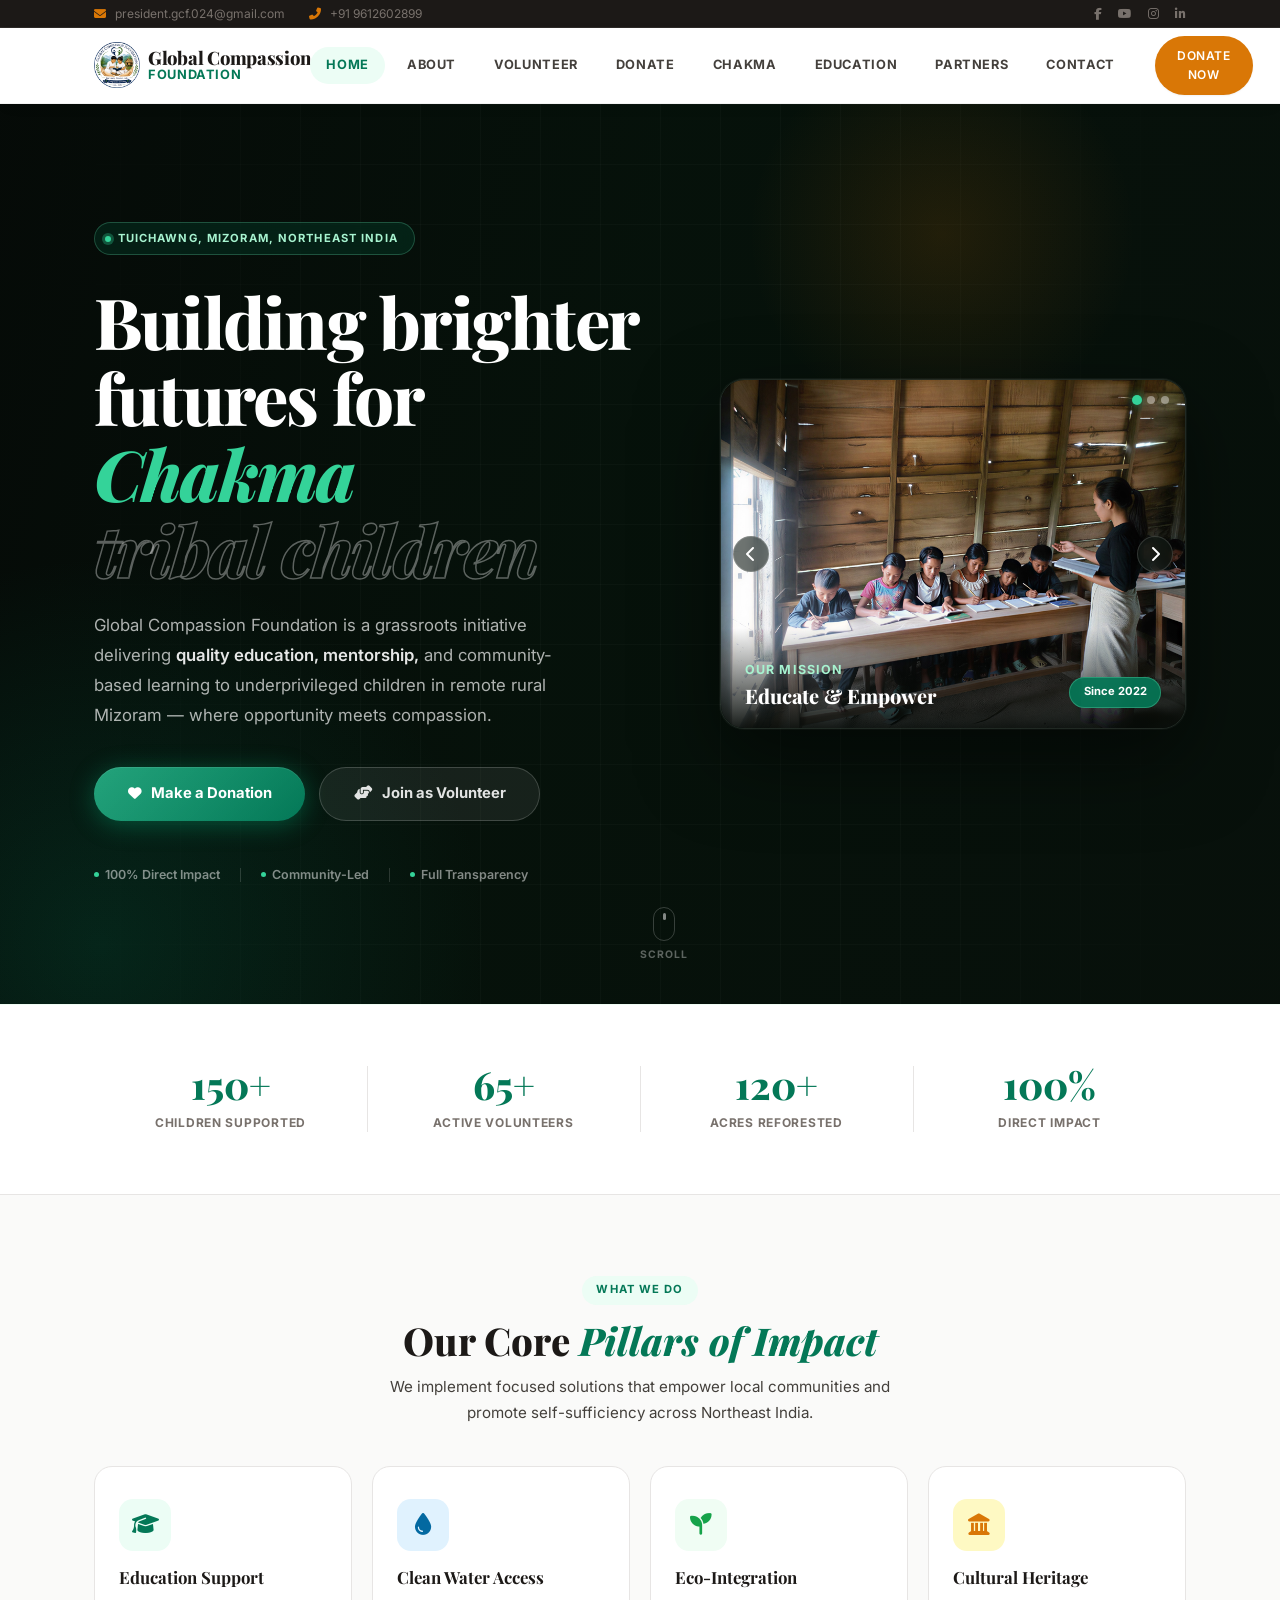
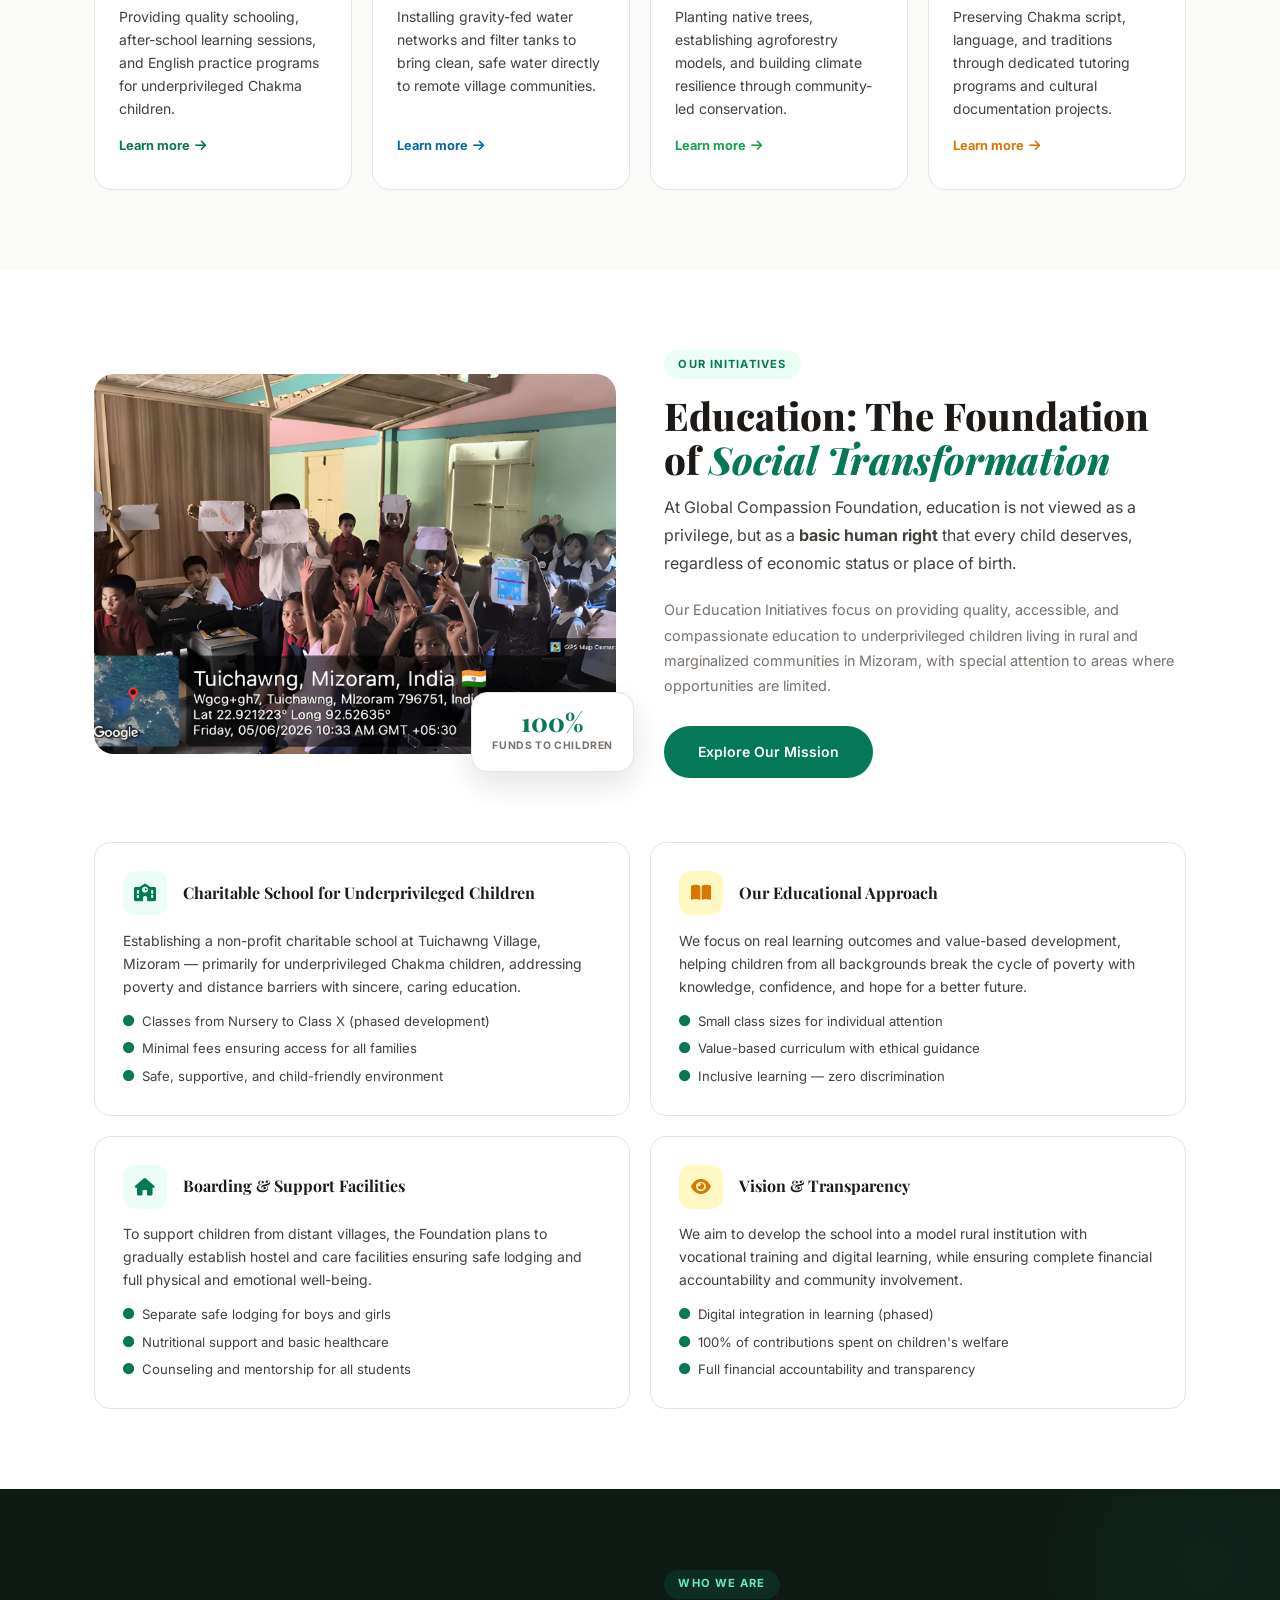
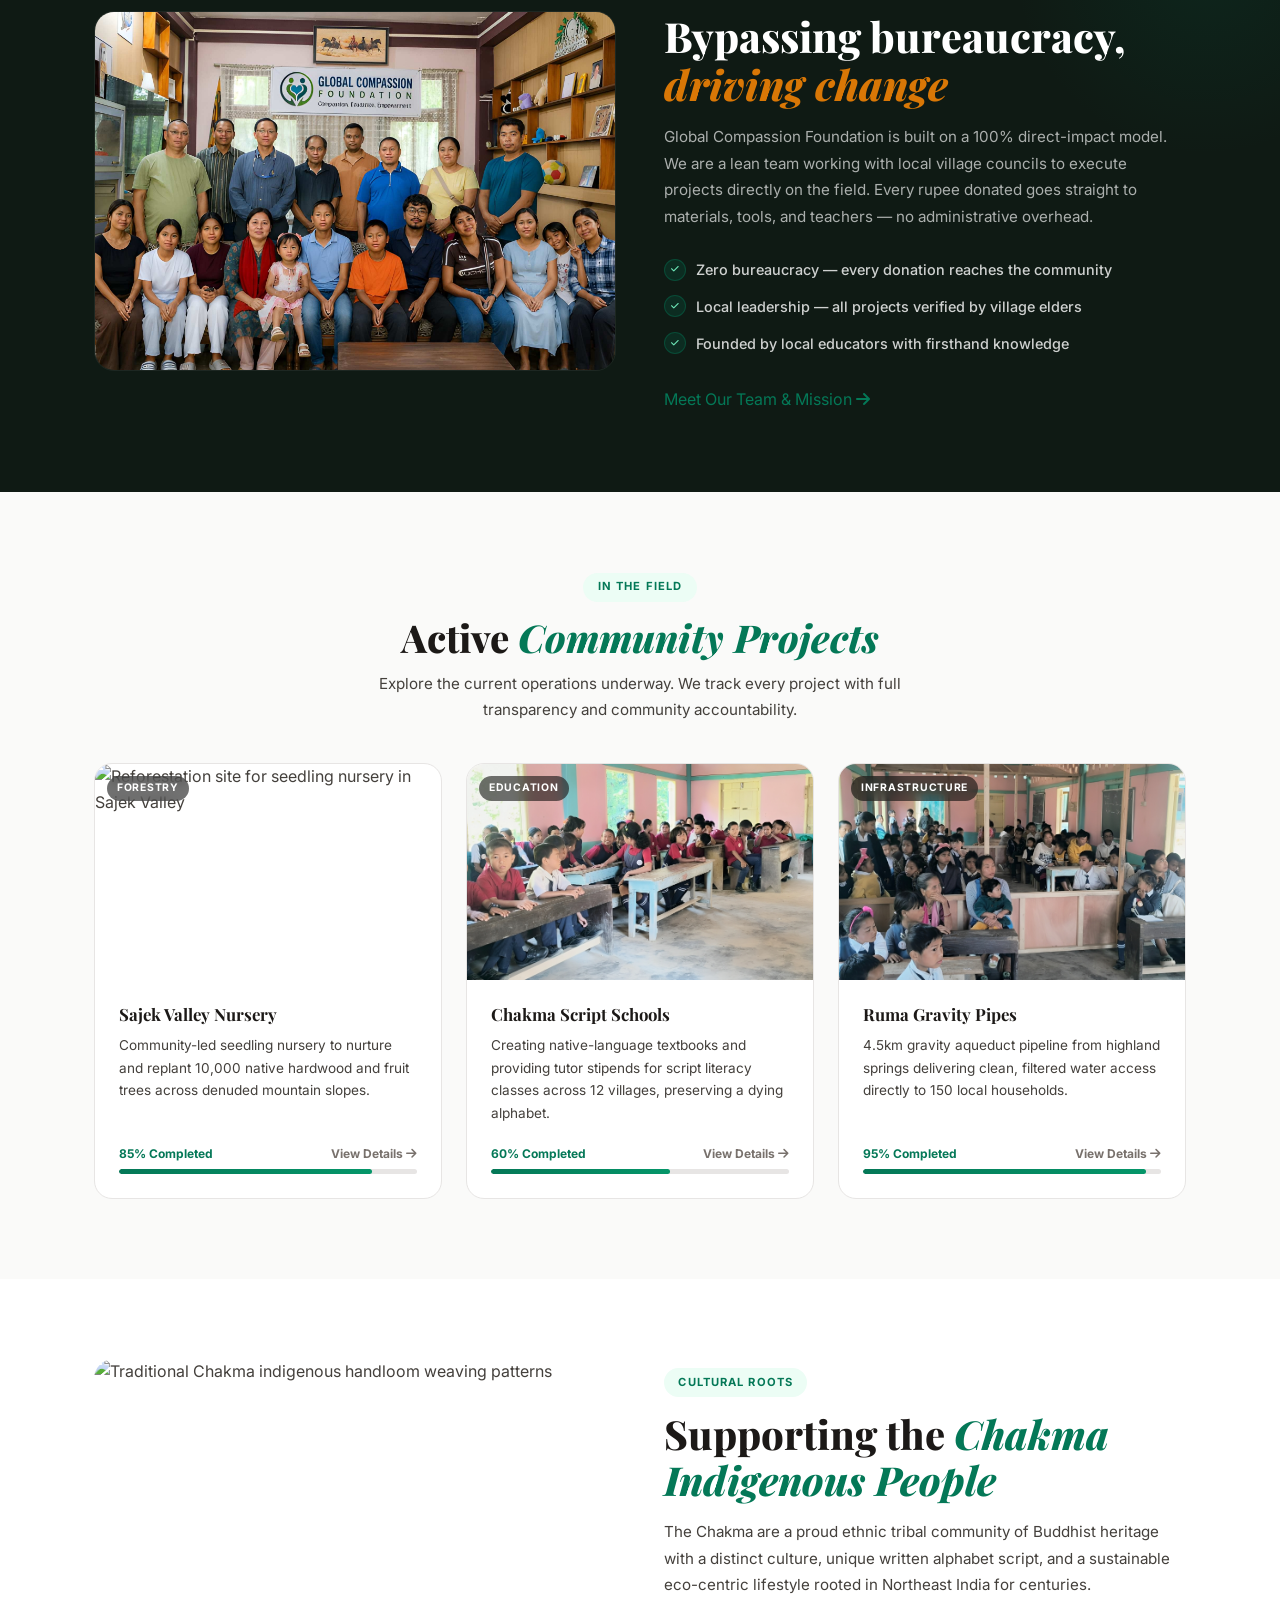
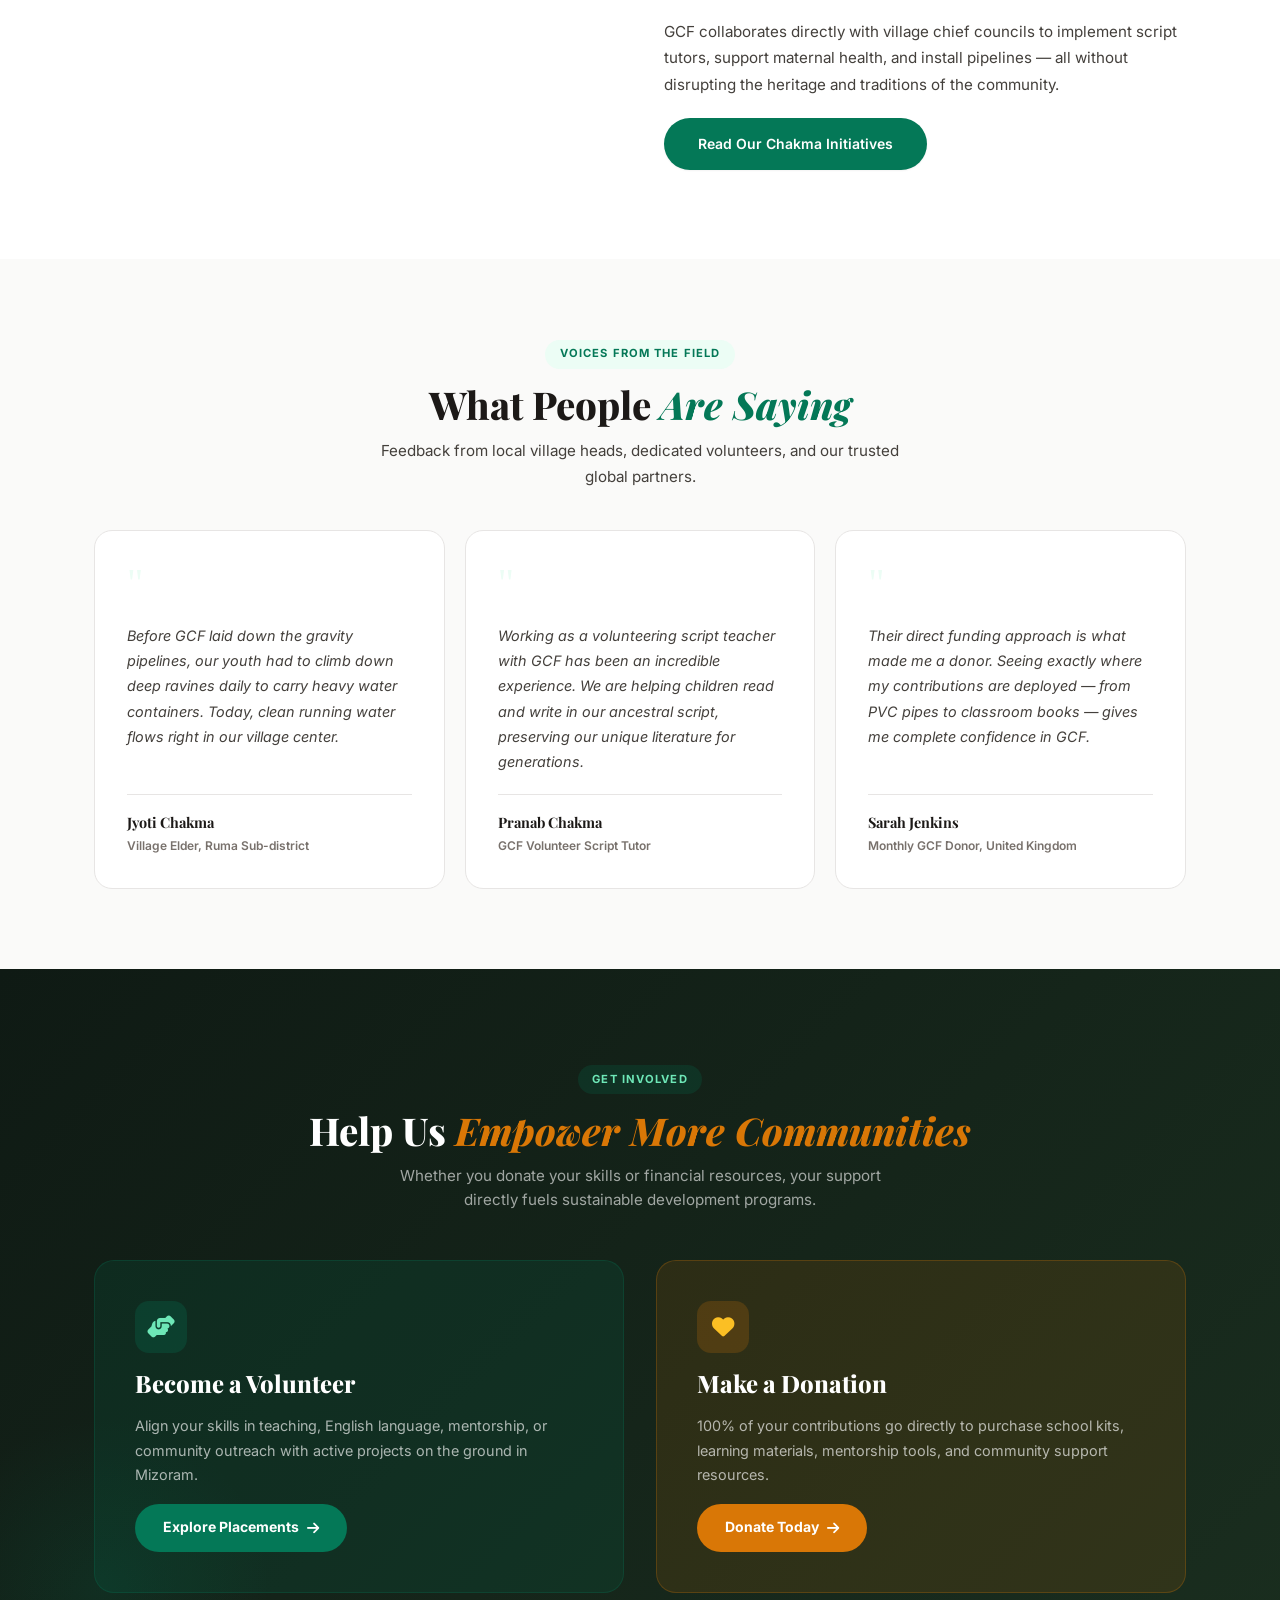
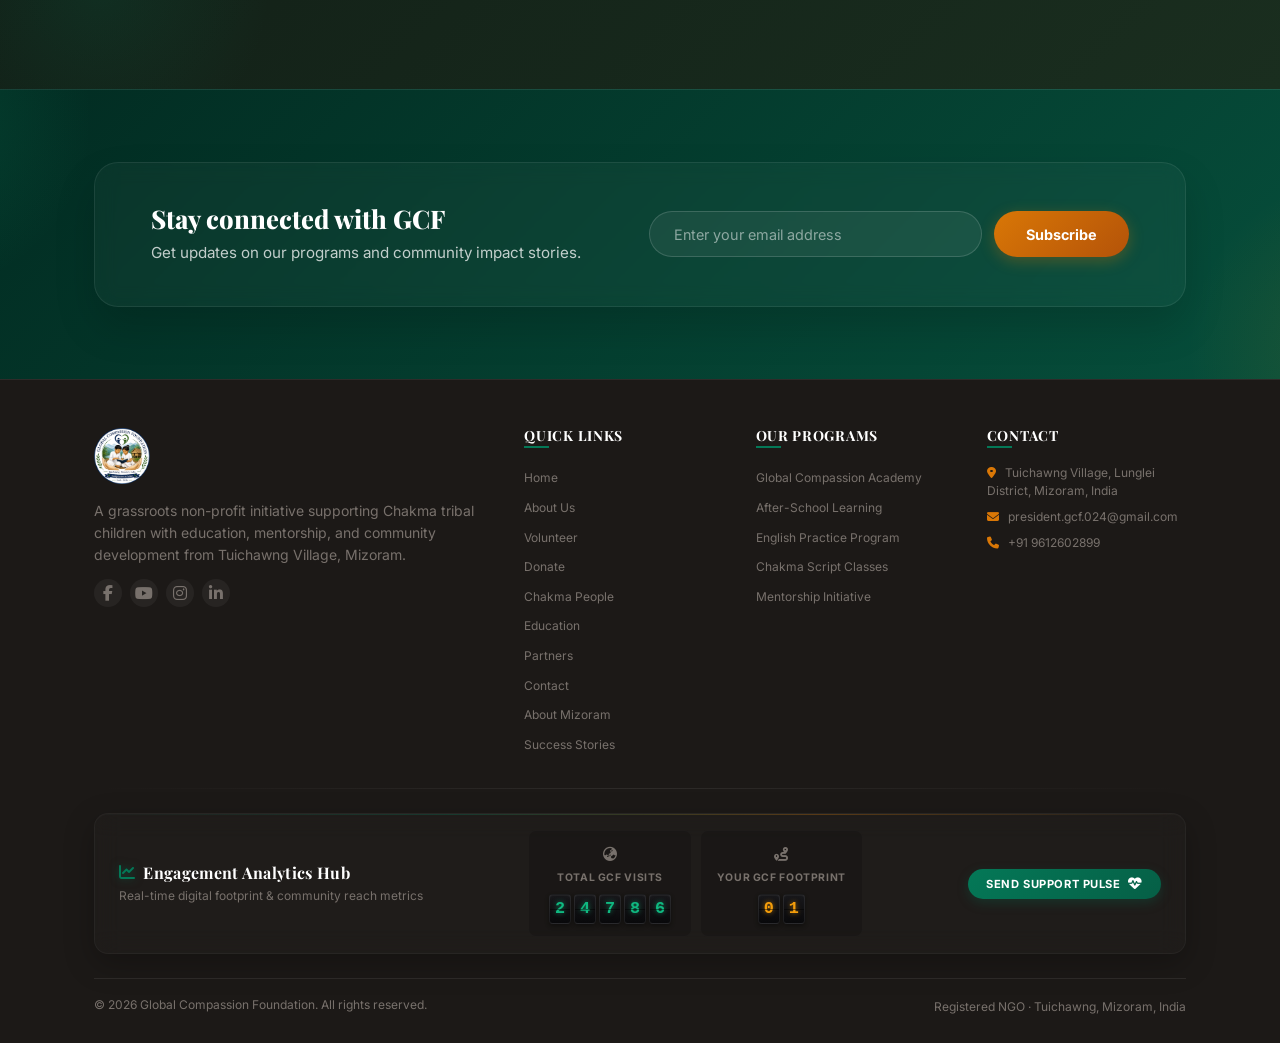
==== index.html @ 7146d7b9 "Unify footer layout to a premium 4-column structure across all pages and fix tag nesting bugs" ====
<!DOCTYPE html>
<html lang="en">

<head>
    <meta charset="UTF-8">
    <meta name="viewport" content="width=device-width, initial-scale=1.0">
    <title>Global Compassion Foundation | Empowering Communities in Mizoram</title>
    <meta name="description"
        content="Global Compassion Foundation (GCF) is dedicated to empowering Chakma tribal children through education, clean water, and community development in Tuichawng, Mizoram.">

    <!-- Favicon -->
    <link rel="icon" type="image/png" href="assets/images/hero/logo.png">

    <!-- SEO Meta Tags -->
    <meta name="keywords"
        content="Global Compassion Foundation, GCF Mizoram, Chakma tribal children education, clean water Mizoram, Tuichawng charity, NGO Mizoram, Indian tribal development, gravity pipeline water, Sudip Chakma">
    <meta name="robots" content="index, follow">
    <link rel="canonical" href="https://globalcompassionfoundation.org/index.html">

    <!-- Open Graph / Facebook -->
    <meta property="og:type" content="website">
    <meta property="og:url" content="https://globalcompassionfoundation.org/index.html">
    <meta property="og:title" content="Global Compassion Foundation | Empowering Communities in Mizoram">
    <meta property="og:description"
        content="Global Compassion Foundation (GCF) is dedicated to empowering Chakma tribal children through education, clean water, and community development in Tuichawng, Mizoram.">
    <meta property="og:image" content="https://globalcompassionfoundation.org/assets/images/hero/logo.png">

    <!-- Twitter -->
    <meta property="twitter:card" content="summary_large_image">
    <meta property="twitter:url" content="https://globalcompassionfoundation.org/index.html">
    <meta property="twitter:title" content="Global Compassion Foundation | Empowering Communities in Mizoram">
    <meta property="twitter:description"
        content="Global Compassion Foundation (GCF) is dedicated to empowering Chakma tribal children through education, clean water, and community development in Tuichawng, Mizoram.">
    <meta property="twitter:image" content="https://globalcompassionfoundation.org/assets/images/hero/logo.png">

    <!-- Resource Hints -->
    <link rel="preconnect" href="https://cdnjs.cloudflare.com">
    <link rel="preconnect" href="https://fonts.googleapis.com">
    <link rel="preconnect" href="https://fonts.gstatic.com" crossorigin>

    <link rel="stylesheet" href="css/variables.css?v=4.0">
    <link rel="stylesheet" href="css/main.css?v=4.0">
    <link rel="stylesheet" href="css/layout.css?v=4.0">
    <link rel="stylesheet" href="https://cdnjs.cloudflare.com/ajax/libs/font-awesome/6.4.0/css/all.min.css">
    <style>
        /* =========================================================
           INDEX PAGE — PREMIUM REDESIGN v4.0
           Clean · Professional · Easy to Read
        ========================================================= */

        /* =========================================================
           HERO — PREMIUM FULL-BLEED REDESIGN v5
           Full-photo background · Glassmorphism stats
           Animated text · Floating image card
        ========================================================= */

        /* ---- Hero wrapper ---- */
        .hero-v5 {
            position: relative;
            min-height: 100vh;
            display: flex;
            flex-direction: column;
            justify-content: center;
            overflow: hidden;
            background: #0a0f0c;
        }

        /* Background photo layer */
        .hero-bg-photo {
            position: absolute;
            inset: 0;
            background-image: url('https://images.unsplash.com/photo-1509062522246-3755977927d7?q=90&w=1600&auto=format&fit=crop');
            background-size: cover;
            background-position: center 30%;
            transform: scale(1.04);
            animation: heroBgPan 18s ease-in-out infinite alternate;
        }

        @keyframes heroBgPan {
            from {
                transform: scale(1.04) translateX(0);
            }

            to {
                transform: scale(1.07) translateX(-18px);
            }
        }

        /* Dark gradient overlay — left heavy, right lighter */
        .hero-overlay {
            position: absolute;
            inset: 0;
            background: linear-gradient(105deg,
                    rgba(5, 10, 7, 0.93) 0%,
                    rgba(5, 18, 10, 0.82) 45%,
                    rgba(5, 18, 10, 0.45) 100%);
        }

        /* Accent colour sweep — bottom-left */
        .hero-colour-sweep {
            position: absolute;
            bottom: -120px;
            left: -80px;
            width: 600px;
            height: 600px;
            background: radial-gradient(circle at 30% 70%, rgba(4, 120, 87, 0.22) 0%, transparent 65%);
            pointer-events: none;
            animation: sweepPulse 8s ease-in-out infinite alternate;
        }

        @keyframes sweepPulse {
            from {
                opacity: 0.7;
                transform: scale(1);
            }

            to {
                opacity: 1;
                transform: scale(1.12);
            }
        }

        /* Amber accent — top right */
        .hero-amber-glow {
            position: absolute;
            top: -80px;
            right: 10%;
            width: 420px;
            height: 420px;
            background: radial-gradient(circle, rgba(217, 119, 6, 0.13) 0%, transparent 65%);
            pointer-events: none;
            animation: sweepPulse 11s ease-in-out infinite alternate-reverse;
        }

        /* Animated mesh-grid lines (decorative) */
        .hero-grid-lines {
            position: absolute;
            inset: 0;
            background-image:
                linear-gradient(rgba(255, 255, 255, 0.025) 1px, transparent 1px),
                linear-gradient(90deg, rgba(255, 255, 255, 0.025) 1px, transparent 1px);
            background-size: 60px 60px;
            pointer-events: none;
            mask-image: linear-gradient(to right, transparent 0%, black 30%, black 70%, transparent 100%);
        }

        /* Main container sits above all layers */
        .hero-v5 .container {
            position: relative;
            z-index: 3;
        }

        /* ---- Two-col layout ---- */
        .hero-v5-grid {
            display: grid;
            grid-template-columns: 1fr;
            gap: 3rem;
            align-items: center;
            /* padding: 7rem 0 5rem; */
        }

        @media (min-width: 960px) {
            .hero-v5-grid {
                grid-template-columns: 55fr 45fr;
                gap: 3.5rem;
                /* padding: 9rem 0 7rem; */
            }
        }

        /* ---- LEFT: Text ---- */
        .hv5-left {
            display: flex;
            flex-direction: column;
            align-items: flex-start;
        }

        /* Location pill */
        .hv5-location-pill {
            display: inline-flex;
            align-items: center;
            gap: 7px;
            background: rgba(4, 120, 87, 0.18);
            border: 1px solid rgba(110, 231, 183, 0.25);
            backdrop-filter: blur(10px);
            color: #a7f3d0;
            font-size: 0.7rem;
            font-weight: 700;
            letter-spacing: 0.1em;
            text-transform: uppercase;
            padding: 0.4rem 1rem 0.4rem 0.6rem;
            border-radius: 999px;
            margin-bottom: 1.75rem;
            opacity: 0;
            animation: hv5FadeUp 0.8s cubic-bezier(0.16, 1, 0.3, 1) 0.1s forwards;
        }

        .hv5-location-pill .dot {
            width: 6px;
            height: 6px;
            background: #34d399;
            border-radius: 50%;
            box-shadow: 0 0 0 3px rgba(52, 211, 153, 0.3);
            animation: dotPulse 2s ease-in-out infinite;
        }

        @keyframes dotPulse {

            0%,
            100% {
                box-shadow: 0 0 0 3px rgba(52, 211, 153, 0.3);
            }

            50% {
                box-shadow: 0 0 0 6px rgba(52, 211, 153, 0.1);
            }
        }

        /* Main headline */
        .hv5-headline {
            font-family: var(--font-heading);
            font-size: clamp(2.6rem, 6vw, 4.4rem);
            font-weight: 800;
            line-height: 1.08;
            color: #ffffff;
            letter-spacing: -0.025em;
            margin-bottom: 1.5rem;
            opacity: 0;
            animation: hv5FadeUp 0.9s cubic-bezier(0.16, 1, 0.3, 1) 0.25s forwards;
        }

        .hv5-headline .line-accent {
            display: inline-block;
            color: transparent;
            -webkit-text-stroke: 1.5px rgba(255, 255, 255, 0.35);
            font-style: italic;
        }

        .hv5-headline .line-green {
            color: #34d399;
            font-style: italic;
        }

        .hv5-headline .line-amber {
            color: #fbbf24;
        }

        /* Subheadline */
        .hv5-sub {
            font-size: 1.05rem;
            line-height: 1.78;
            color: rgba(255, 255, 255, 0.68);
            max-width: 500px;
            margin-bottom: 2.25rem;
            opacity: 0;
            animation: hv5FadeUp 0.9s cubic-bezier(0.16, 1, 0.3, 1) 0.4s forwards;
        }

        .hv5-sub strong {
            color: rgba(255, 255, 255, 0.9);
            font-weight: 600;
        }

        @keyframes hv5FadeUp {
            from {
                opacity: 0;
                transform: translateY(22px);
            }

            to {
                opacity: 1;
                transform: translateY(0);
            }
        }

        /* Action buttons row */
        .hv5-actions {
            display: flex;
            flex-wrap: wrap;
            gap: 0.875rem;
            margin-bottom: 2.75rem;
            opacity: 0;
            animation: hv5FadeUp 0.9s cubic-bezier(0.16, 1, 0.3, 1) 0.55s forwards;
        }

        .hv5-btn-primary {
            display: inline-flex;
            align-items: center;
            gap: 9px;
            background: linear-gradient(135deg, #059669, #047857);
            color: white;
            font-family: var(--font-body);
            font-weight: 700;
            font-size: 0.925rem;
            padding: 0.9rem 2.1rem;
            border-radius: 999px;
            text-decoration: none;
            border: none;
            cursor: pointer;
            box-shadow: 0 4px 24px rgba(5, 150, 105, 0.45), 0 1px 0 rgba(255, 255, 255, 0.1) inset;
            transition: all 0.3s cubic-bezier(0.16, 1, 0.3, 1);
            position: relative;
            overflow: hidden;
        }

        .hv5-btn-primary::before {
            content: '';
            position: absolute;
            inset: 0;
            background: linear-gradient(135deg, rgba(255, 255, 255, 0.12), transparent);
            pointer-events: none;
        }

        .hv5-btn-primary:hover {
            transform: translateY(-3px);
            box-shadow: 0 10px 32px rgba(5, 150, 105, 0.55), 0 1px 0 rgba(255, 255, 255, 0.1) inset;
            color: white;
        }

        .hv5-btn-primary i {
            font-size: 0.85rem;
        }

        .hv5-btn-ghost {
            display: inline-flex;
            align-items: center;
            gap: 9px;
            background: rgba(255, 255, 255, 0.07);
            color: rgba(255, 255, 255, 0.88);
            font-family: var(--font-body);
            font-weight: 700;
            font-size: 0.925rem;
            padding: 0.9rem 2.1rem;
            border-radius: 999px;
            text-decoration: none;
            border: 1.5px solid rgba(255, 255, 255, 0.18);
            backdrop-filter: blur(8px);
            cursor: pointer;
            transition: all 0.3s cubic-bezier(0.16, 1, 0.3, 1);
        }

        .hv5-btn-ghost:hover {
            background: rgba(255, 255, 255, 0.13);
            border-color: rgba(255, 255, 255, 0.35);
            transform: translateY(-3px);
            color: white;
        }

        /* Trust row */
        .hv5-trust {
            display: flex;
            align-items: center;
            flex-wrap: wrap;
            gap: 1.25rem;
            opacity: 0;
            animation: hv5FadeUp 0.9s cubic-bezier(0.16, 1, 0.3, 1) 0.7s forwards;
        }

        .hv5-trust-item {
            display: flex;
            align-items: center;
            gap: 6px;
            font-size: 0.78rem;
            color: rgba(255, 255, 255, 0.5);
            font-weight: 600;
        }

        .hv5-trust-item .trust-dot {
            width: 5px;
            height: 5px;
            border-radius: 50%;
            background: #34d399;
        }

        .hv5-trust-divider {
            width: 1px;
            height: 14px;
            background: rgba(255, 255, 255, 0.15);
        }

        /* ---- RIGHT: Visual card ---- */
        .hv5-right {
            opacity: 0;
            animation: hv5ScaleIn 1.1s cubic-bezier(0.16, 1, 0.3, 1) 0.45s forwards;
            display: flex;
            flex-direction: column;
            gap: 1rem;
        }

        @keyframes hv5ScaleIn {
            from {
                opacity: 0;
                transform: translateX(30px) scale(0.97);
            }

            to {
                opacity: 1;
                transform: translateX(0) scale(1);
            }
        }

        /* Main large image card */
        .hv5-main-card {
            position: relative;
            border-radius: 24px;
            overflow: hidden;
            border: 1px solid rgba(255, 255, 255, 0.1);
            box-shadow: 0 30px 80px rgba(0, 0, 0, 0.5), 0 0 0 1px rgba(255, 255, 255, 0.05);
            aspect-ratio: 4/3;
        }

        .hv5-main-card img {
            width: 100%;
            height: 100%;
            object-fit: cover;
            display: block;
            border-radius: 0;
            transition: transform 8s ease-in-out;
        }

        .hv5-main-card:hover img {
            transform: scale(1.04);
        }

        /* Glass info strip at bottom of main card */
        .hv5-card-strip {
            position: absolute;
            bottom: 0;
            left: 0;
            right: 0;
            background: linear-gradient(to top, rgba(5, 10, 7, 0.92) 0%, transparent 100%);
            padding: 2rem 1.5rem 1.25rem;
            display: flex;
            align-items: flex-end;
            justify-content: space-between;
        }

        .hv5-card-label {
            font-size: 0.78rem;
            font-weight: 700;
            color: #a7f3d0;
            text-transform: uppercase;
            letter-spacing: 0.09em;
            margin-bottom: 0.2rem;
        }

        .hv5-card-value {
            font-family: var(--font-heading);
            font-size: 1.25rem;
            font-weight: 800;
            color: white;
            line-height: 1.2;
        }

        .hv5-card-badge {
            background: rgba(4, 120, 87, 0.9);
            backdrop-filter: blur(10px);
            color: white;
            font-size: 0.7rem;
            font-weight: 700;
            padding: 0.35rem 0.85rem;
            border-radius: 999px;
            border: 1px solid rgba(110, 231, 183, 0.3);
        }

        /* Row of 2 small cards below main */
        .hv5-small-cards {
            display: grid;
            grid-template-columns: 1fr 1fr;
            gap: 1rem;
        }

        .hv5-small-card {
            background: rgba(255, 255, 255, 0.05);
            backdrop-filter: blur(16px);
            border: 1px solid rgba(255, 255, 255, 0.1);
            border-radius: 18px;
            padding: 1.25rem;
            display: flex;
            flex-direction: column;
            gap: 0.5rem;
            transition: all 0.3s ease;
        }

        .hv5-small-card:hover {
            background: rgba(255, 255, 255, 0.08);
            border-color: rgba(255, 255, 255, 0.18);
            transform: translateY(-3px);
        }

        .hv5-small-card-icon {
            width: 36px;
            height: 36px;
            border-radius: 10px;
            display: flex;
            align-items: center;
            justify-content: center;
            font-size: 1rem;
        }

        .hv5-small-card-num {
            font-family: var(--font-heading);
            font-size: 1.5rem;
            font-weight: 800;
            color: white;
            line-height: 1;
        }

        .hv5-small-card-label {
            font-size: 0.72rem;
            color: rgba(255, 255, 255, 0.5);
            font-weight: 600;
            text-transform: uppercase;
            letter-spacing: 0.06em;
        }

        /* Scroll indicator */
        .hv5-scroll-hint {
            position: absolute;
            bottom: 2.5rem;
            left: 50%;
            transform: translateX(-50%);
            display: flex;
            flex-direction: column;
            align-items: center;
            gap: 6px;
            z-index: 4;
            opacity: 0;
            animation: hv5FadeUp 1s cubic-bezier(0.16, 1, 0.3, 1) 1.4s forwards;
        }

        .hv5-scroll-hint span {
            font-size: 0.65rem;
            font-weight: 700;
            letter-spacing: 0.1em;
            text-transform: uppercase;
            color: rgba(255, 255, 255, 0.35);
        }

        .hv5-scroll-mouse {
            width: 22px;
            height: 34px;
            border: 1.5px solid rgba(255, 255, 255, 0.2);
            border-radius: 999px;
            display: flex;
            justify-content: center;
            padding-top: 5px;
        }

        .hv5-scroll-wheel {
            width: 3px;
            height: 7px;
            background: rgba(255, 255, 255, 0.5);
            border-radius: 999px;
            animation: scrollWheel 1.8s ease-in-out infinite;
        }

        @keyframes scrollWheel {
            0% {
                transform: translateY(0);
                opacity: 1;
            }

            100% {
                transform: translateY(10px);
                opacity: 0;
            }
        }

        /* ---------- HERO IMAGE SLIDER ---------- */
        .hero-slider-container {
            position: relative;
            width: 100%;
            height: 100%;
        }

        .hero-slide {
            position: absolute;
            inset: 0;
            opacity: 0;
            transition: opacity 0.8s ease-in-out;
            pointer-events: none;
            z-index: 1;
        }

        .hero-slide.active {
            opacity: 1;
            pointer-events: auto;
            z-index: 2;
        }

        .hero-slider-arrows {
            position: absolute;
            top: 50%;
            left: 0;
            right: 0;
            transform: translateY(-50%);
            display: flex;
            justify-content: space-between;
            padding: 0 0.75rem;
            z-index: 3;
            pointer-events: none;
        }

        .hero-slider-arrow {
            background: rgba(15, 26, 20, 0.6);
            backdrop-filter: blur(6px);
            border: 1px solid rgba(255, 255, 255, 0.15);
            color: white;
            width: 36px;
            height: 36px;
            border-radius: 50%;
            display: flex;
            align-items: center;
            justify-content: center;
            cursor: pointer;
            transition: all 0.25s ease;
            pointer-events: auto;
        }

        .hero-slider-arrow:hover {
            background: #047857;
            border-color: #047857;
            transform: scale(1.08);
        }

        .hero-slider-dots {
            position: absolute;
            top: 1rem;
            right: 1rem;
            display: flex;
            gap: 6px;
            z-index: 3;
        }

        .hero-slider-dot {
            width: 8px;
            height: 8px;
            border-radius: 50%;
            background: rgba(255, 255, 255, 0.4);
            cursor: pointer;
            transition: all 0.25s ease;
        }

        .hero-slider-dot.active {
            background: #34d399;
            transform: scale(1.25);
            box-shadow: 0 0 8px rgba(52, 211, 153, 0.6);
        }

        /* (Old v4 hero CSS removed — replaced by hv5 above) */

        /* ---------- STATS BAND ---------- */
        .stats-band {
            background: white;
            border-top: 1px solid #f0fdf4;
            border-bottom: 1px solid var(--border-light);
            padding: 2.5rem 0;
        }

        .stats-band-grid {
            display: grid;
            grid-template-columns: repeat(2, 1fr);
            gap: 0;
        }

        @media (min-width: 768px) {
            .stats-band-grid {
                grid-template-columns: repeat(4, 1fr);
            }
        }

        .stat-item {
            text-align: center;
            padding: 1.25rem 1rem;
            position: relative;
        }

        .stat-item+.stat-item::before {
            content: '';
            position: absolute;
            left: 0;
            top: 20%;
            height: 60%;
            width: 1px;
            background: var(--border-light);
        }

        @media (max-width: 767px) {

            .stat-item:nth-child(1)::before,
            .stat-item:nth-child(3)::before {
                display: none;
            }

            .stat-item:nth-child(3),
            .stat-item:nth-child(4) {
                border-top: 1px solid var(--border-light);
            }
        }

        .stat-num {
            font-family: var(--font-heading);
            font-size: 2.4rem;
            font-weight: 800;
            color: #047857;
            line-height: 1;
            display: block;
            margin-bottom: 0.35rem;
        }

        .stat-label {
            font-size: 0.75rem;
            font-weight: 700;
            color: var(--text-light);
            text-transform: uppercase;
            letter-spacing: 0.06em;
        }

        /* ---------- PILLARS SECTION ---------- */
        .pillars-section {
            background: var(--bg-offset);
            padding: 5rem 0;
        }

        .pillars-cards {
            display: grid;
            grid-template-columns: 1fr;
            gap: 1.25rem;
            margin-top: 2.5rem;
        }

        @media (min-width: 600px) {
            .pillars-cards {
                grid-template-columns: repeat(2, 1fr);
            }
        }

        @media (min-width: 1024px) {
            .pillars-cards {
                grid-template-columns: repeat(4, 1fr);
            }
        }

        .pillar-card {
            background: white;
            border-radius: 18px;
            border: 1px solid var(--border-light);
            padding: 2rem 1.5rem;
            display: flex;
            flex-direction: column;
            gap: 1rem;
            transition: all 0.35s cubic-bezier(0.16, 1, 0.3, 1);
            position: relative;
            overflow: hidden;
        }

        .pillar-card::after {
            content: '';
            position: absolute;
            bottom: 0;
            left: 0;
            right: 0;
            height: 3px;
            background: var(--pillar-color, #047857);
            transform: scaleX(0);
            transform-origin: left;
            transition: transform 0.4s cubic-bezier(0.16, 1, 0.3, 1);
        }

        .pillar-card:hover {
            transform: translateY(-6px);
            box-shadow: 0 20px 40px rgba(28, 25, 23, 0.07);
            border-color: transparent;
        }

        .pillar-card:hover::after {
            transform: scaleX(1);
        }

        .pillar-icon-wrap {
            width: 52px;
            height: 52px;
            border-radius: 14px;
            display: flex;
            align-items: center;
            justify-content: center;
            font-size: 1.35rem;
            background: var(--pillar-bg, #ecfdf5);
            color: var(--pillar-color, #047857);
            transition: all 0.35s cubic-bezier(0.16, 1, 0.3, 1);
            flex-shrink: 0;
        }

        .pillar-card:hover .pillar-icon-wrap {
            background: var(--pillar-color, #047857);
            color: white;
            border-radius: 50%;
        }

        .pillar-title {
            font-family: var(--font-heading);
            font-size: 1.05rem;
            font-weight: 700;
            color: var(--primary);
            margin: 0;
            line-height: 1.3;
        }

        .pillar-desc {
            font-size: 0.875rem;
            color: var(--text-muted);
            line-height: 1.65;
            margin: 0;
        }

        .pillar-link {
            display: inline-flex;
            align-items: center;
            gap: 5px;
            font-size: 0.8rem;
            font-weight: 700;
            color: var(--pillar-color, #047857);
            text-decoration: none;
            margin-top: auto;
            transition: gap 0.2s;
        }

        .pillar-link:hover {
            gap: 9px;
            color: var(--pillar-color, #047857);
        }

        /* ---------- EDUCATION SECTION ---------- */
        .edu-section {
            padding: 5rem 0;
        }

        .edu-intro {
            display: grid;
            grid-template-columns: 1fr;
            gap: 3rem;
            align-items: center;
            margin-bottom: 4rem;
        }

        @media (min-width: 900px) {
            .edu-intro {
                grid-template-columns: 1fr 1fr;
            }
        }

        .edu-intro-img {
            position: relative;
        }

        .edu-intro-img img {
            width: 100%;
            height: 380px;
            object-fit: cover;
            border-radius: 20px;
            display: block;
        }

        /* Floating stat badge on image */
        .floating-stat {
            position: absolute;
            bottom: -18px;
            right: -18px;
            background: white;
            border-radius: 16px;
            padding: 1rem 1.25rem;
            box-shadow: 0 12px 32px rgba(28, 25, 23, 0.12);
            border: 1px solid var(--border-light);
            text-align: center;
            min-width: 110px;
        }

        @media (max-width: 599px) {
            .floating-stat {
                bottom: 10px;
                right: 10px;
            }
        }

        .floating-stat-num {
            font-family: var(--font-heading);
            font-size: 1.6rem;
            font-weight: 800;
            color: #047857;
            line-height: 1;
        }

        .floating-stat-label {
            font-size: 0.65rem;
            font-weight: 700;
            color: var(--text-light);
            text-transform: uppercase;
            letter-spacing: 0.06em;
            margin-top: 4px;
        }

        .edu-intro-text {}

        .edu-cards {
            display: grid;
            grid-template-columns: 1fr;
            gap: 1.25rem;
        }

        @media (min-width: 640px) {
            .edu-cards {
                grid-template-columns: repeat(2, 1fr);
            }
        }

        .edu-card {
            background: white;
            border: 1px solid var(--border-light);
            border-radius: 16px;
            padding: 1.75rem;
            display: flex;
            flex-direction: column;
            gap: 0.85rem;
            transition: all 0.3s cubic-bezier(0.16, 1, 0.3, 1);
        }

        .edu-card:hover {
            box-shadow: 0 16px 32px rgba(28, 25, 23, 0.06);
            transform: translateY(-4px);
            border-color: rgba(4, 120, 87, 0.15);
        }

        .edu-card-header {
            display: flex;
            align-items: center;
            gap: 1rem;
        }

        .edu-card-icon {
            width: 44px;
            height: 44px;
            border-radius: 12px;
            display: flex;
            align-items: center;
            justify-content: center;
            font-size: 1.1rem;
            flex-shrink: 0;
        }

        .edu-card-title {
            font-family: var(--font-heading);
            font-size: 1rem;
            font-weight: 700;
            color: var(--primary);
            margin: 0;
            line-height: 1.3;
        }

        .edu-card-body {
            font-size: 0.875rem;
            color: var(--text-muted);
            line-height: 1.65;
            margin: 0;
        }

        .edu-card-list {
            list-style: none;
            padding: 0;
            margin: 0;
            display: flex;
            flex-direction: column;
            gap: 0.5rem;
        }

        .edu-card-list li {
            display: flex;
            align-items: flex-start;
            gap: 8px;
            font-size: 0.82rem;
            color: var(--text-muted);
            line-height: 1.5;
            padding-left: 0 !important;
        }

        .edu-card-list li::before {
            display: none !important;
        }

        .edu-card-list li i {
            color: #047857;
            font-size: 0.7rem;
            margin-top: 4px;
            flex-shrink: 0;
        }

        /* ---------- ABOUT STRIP ---------- */
        .about-strip {
            background: #0f1a14;
            padding: 5rem 0;
            position: relative;
            overflow: hidden;
        }

        .about-strip::before {
            content: '';
            position: absolute;
            top: -150px;
            right: -150px;
            width: 450px;
            height: 450px;
            background: radial-gradient(circle, rgba(4, 120, 87, 0.12) 0%, transparent 60%);
            border-radius: 50%;
            pointer-events: none;
        }

        .about-strip-inner {
            display: grid;
            grid-template-columns: 1fr;
            gap: 3rem;
            align-items: center;
            position: relative;
            z-index: 1;
        }

        @media (min-width: 900px) {
            .about-strip-inner {
                grid-template-columns: 1fr 1fr;
            }
        }

        .about-strip-img img {
            width: 100%;
            height: 360px;
            object-fit: cover;
            border-radius: 20px;
            display: block;
            border: 1px solid rgba(255, 255, 255, 0.06);
        }

        .about-strip-text h2 {
            font-size: clamp(1.8rem, 3.5vw, 2.6rem);
            color: white;
            margin-bottom: 1rem;
            font-weight: 800;
            line-height: 1.15;
        }

        .about-strip-text h2 span {
            color: #d97706;
            font-style: italic;
        }

        .about-strip-text p {
            color: rgba(255, 255, 255, 0.65);
            font-size: 0.95rem;
            line-height: 1.75;
            margin-bottom: 1.75rem;
        }

        .about-check-list {
            list-style: none;
            padding: 0;
            margin: 0 0 2rem;
            display: flex;
            flex-direction: column;
            gap: 0.85rem;
        }

        .about-check-list li {
            display: flex;
            align-items: center;
            gap: 10px;
            font-size: 0.9rem;
            color: rgba(255, 255, 255, 0.8);
            font-weight: 500;
            padding-left: 0 !important;
        }

        .about-check-list li::before {
            display: none !important;
        }

        .about-check-list li .chk {
            width: 22px;
            height: 22px;
            border-radius: 50%;
            background: rgba(4, 120, 87, 0.2);
            border: 1px solid rgba(4, 120, 87, 0.4);
            display: flex;
            align-items: center;
            justify-content: center;
            flex-shrink: 0;
        }

        .about-check-list li .chk i {
            font-size: 0.55rem;
            color: #6ee7b7;
        }

        /* ---------- PROJECTS SECTION ---------- */
        .projects-section {
            padding: 5rem 0;
            background: var(--bg-offset);
        }

        .projects-grid {
            display: grid;
            grid-template-columns: 1fr;
            gap: 1.5rem;
            margin-top: 2.5rem;
        }

        @media (min-width: 640px) {
            .projects-grid {
                grid-template-columns: repeat(2, 1fr);
            }
        }

        @media (min-width: 1024px) {
            .projects-grid {
                grid-template-columns: repeat(3, 1fr);
            }
        }

        .project-card-v4 {
            background: white;
            border-radius: 18px;
            overflow: hidden;
            border: 1px solid var(--border-light);
            transition: all 0.35s cubic-bezier(0.16, 1, 0.3, 1);
            display: flex;
            flex-direction: column;
        }

        .project-card-v4:hover {
            transform: translateY(-6px);
            box-shadow: 0 20px 40px rgba(28, 25, 23, 0.09);
            border-color: transparent;
        }

        .project-img-v4 {
            position: relative;
            aspect-ratio: 16/10;
            overflow: hidden;
        }

        .project-img-v4 img {
            width: 100%;
            height: 100%;
            object-fit: cover;
            display: block;
            border-radius: 0;
            transition: transform 0.6s cubic-bezier(0.16, 1, 0.3, 1);
        }

        .project-card-v4:hover .project-img-v4 img {
            transform: scale(1.06);
        }

        .project-tag {
            position: absolute;
            top: 12px;
            left: 12px;
            background: rgba(0, 0, 0, 0.55);
            backdrop-filter: blur(6px);
            color: white;
            font-size: 0.65rem;
            font-weight: 700;
            text-transform: uppercase;
            letter-spacing: 0.07em;
            padding: 4px 10px;
            border-radius: 999px;
        }

        .project-body {
            padding: 1.5rem;
            display: flex;
            flex-direction: column;
            flex: 1;
        }

        .project-title-v4 {
            font-family: var(--font-heading);
            font-size: 1.05rem;
            font-weight: 700;
            color: var(--primary);
            margin-bottom: 0.5rem;
            line-height: 1.3;
        }

        .project-desc-v4 {
            font-size: 0.85rem;
            color: var(--text-muted);
            line-height: 1.65;
            flex: 1;
            margin-bottom: 1.25rem;
        }

        .project-progress-v4 {}

        .project-progress-meta {
            display: flex;
            justify-content: space-between;
            align-items: center;
            margin-bottom: 6px;
        }

        .project-progress-pct {
            font-size: 0.75rem;
            font-weight: 700;
            color: #047857;
        }

        .project-progress-link {
            font-size: 0.75rem;
            font-weight: 700;
            color: var(--text-light);
            text-decoration: none;
            transition: color 0.2s;
        }

        .project-progress-link:hover {
            color: #047857;
        }

        .progress-track {
            height: 5px;
            background: var(--border-light);
            border-radius: 999px;
            overflow: hidden;
        }

        .progress-fill {
            height: 100%;
            background: linear-gradient(90deg, #047857, #059669);
            border-radius: 999px;
            width: 0;
            transition: width 1.2s ease-in-out;
        }

        /* ---------- HERITAGE SECTION ---------- */
        .heritage-section {
            padding: 5rem 0;
            background: white;
        }

        .heritage-inner {
            display: grid;
            grid-template-columns: 1fr;
            gap: 3rem;
            align-items: center;
        }

        @media (min-width: 900px) {
            .heritage-inner {
                grid-template-columns: 1fr 1fr;
            }
        }

        .heritage-img img {
            width: 100%;
            height: 420px;
            object-fit: cover;
            border-radius: 20px;
            display: block;
        }

        .heritage-text h2 {
            font-size: clamp(1.8rem, 3.5vw, 2.5rem);
            font-weight: 800;
            color: var(--primary);
            margin-bottom: 1rem;
            line-height: 1.15;
        }

        .heritage-text h2 span {
            color: #047857;
            font-style: italic;
        }

        .heritage-text p {
            font-size: 0.95rem;
            color: var(--text-muted);
            line-height: 1.75;
            margin-bottom: 1.25rem;
        }

        /* ---------- TESTIMONIALS ---------- */
        .testimonials-section {
            padding: 5rem 0;
            background: var(--bg-offset);
        }

        .testimonials-grid {
            display: grid;
            grid-template-columns: 1fr;
            gap: 1.25rem;
            margin-top: 2.5rem;
        }

        @media (min-width: 768px) {
            .testimonials-grid {
                grid-template-columns: repeat(3, 1fr);
            }
        }

        .testimonial-card-v4 {
            background: white;
            border: 1px solid var(--border-light);
            border-radius: 18px;
            padding: 2rem;
            display: flex;
            flex-direction: column;
            gap: 1.25rem;
            transition: all 0.3s cubic-bezier(0.16, 1, 0.3, 1);
        }

        .testimonial-card-v4:hover {
            box-shadow: 0 16px 32px rgba(28, 25, 23, 0.07);
            transform: translateY(-4px);
            border-color: rgba(4, 120, 87, 0.1);
        }

        .testimonial-quote-icon {
            font-size: 2.5rem;
            color: #ecfdf5;
            line-height: 1;
            font-family: Georgia, serif;
        }

        .testimonial-text-v4 {
            font-size: 0.9rem;
            color: var(--text-muted);
            line-height: 1.75;
            font-style: italic;
            flex: 1;
            margin: 0;
        }

        .testimonial-author-v4 {
            display: flex;
            flex-direction: column;
            gap: 2px;
            padding-top: 1rem;
            border-top: 1px solid var(--border-light);
        }

        .testimonial-name-v4 {
            font-family: var(--font-heading);
            font-size: 0.9rem;
            font-weight: 700;
            color: var(--primary);
        }

        .testimonial-role-v4 {
            font-size: 0.75rem;
            color: var(--text-light);
            font-weight: 600;
        }

        /* ---------- CTA SECTION ---------- */
        .cta-section {
            padding: 6rem 0;
            background: linear-gradient(135deg, #0f1a14, #1a2e1f);
            position: relative;
            overflow: hidden;
        }

        .cta-section::before {
            content: '';
            position: absolute;
            bottom: -100px;
            left: -100px;
            width: 400px;
            height: 400px;
            background: radial-gradient(circle, rgba(4, 120, 87, 0.15) 0%, transparent 60%);
            border-radius: 50%;
            pointer-events: none;
        }

        .cta-inner {
            display: grid;
            grid-template-columns: 1fr;
            gap: 1.5rem;
            position: relative;
            z-index: 1;
        }

        @media (min-width: 768px) {
            .cta-inner {
                grid-template-columns: 1fr 1fr;
                gap: 2rem;
            }
        }

        .cta-card-v4 {
            border-radius: 20px;
            padding: 2.5rem;
            border: 1px solid rgba(255, 255, 255, 0.07);
            display: flex;
            flex-direction: column;
            gap: 1rem;
            transition: all 0.3s cubic-bezier(0.16, 1, 0.3, 1);
        }

        .cta-card-v4:hover {
            transform: translateY(-4px);
            box-shadow: 0 20px 40px rgba(0, 0, 0, 0.25);
        }

        .cta-card-v4.green {
            background: rgba(4, 120, 87, 0.15);
            border-color: rgba(4, 120, 87, 0.25);
        }

        .cta-card-v4.amber {
            background: rgba(217, 119, 6, 0.12);
            border-color: rgba(217, 119, 6, 0.25);
        }

        .cta-card-icon {
            width: 52px;
            height: 52px;
            border-radius: 14px;
            display: flex;
            align-items: center;
            justify-content: center;
            font-size: 1.4rem;
        }

        .cta-card-v4.green .cta-card-icon {
            background: rgba(4, 120, 87, 0.25);
            color: #6ee7b7;
        }

        .cta-card-v4.amber .cta-card-icon {
            background: rgba(217, 119, 6, 0.2);
            color: #fbbf24;
        }

        .cta-card-title {
            font-family: var(--font-heading);
            font-size: 1.5rem;
            font-weight: 800;
            color: white;
            margin: 0;
        }

        .cta-card-desc {
            font-size: 0.9rem;
            color: rgba(255, 255, 255, 0.65);
            line-height: 1.7;
            flex: 1;
            margin: 0;
        }

        .cta-btn-green {
            display: inline-flex;
            align-items: center;
            gap: 8px;
            background: #047857;
            color: white;
            font-weight: 700;
            font-size: 0.875rem;
            padding: 0.8rem 1.75rem;
            border-radius: 999px;
            text-decoration: none;
            transition: all 0.3s cubic-bezier(0.16, 1, 0.3, 1);
            align-self: flex-start;
        }

        .cta-btn-green:hover {
            background: #065f46;
            transform: translateY(-2px);
            box-shadow: 0 8px 20px rgba(4, 120, 87, 0.4);
            color: white;
        }

        .cta-btn-amber {
            display: inline-flex;
            align-items: center;
            gap: 8px;
            background: #d97706;
            color: white;
            font-weight: 700;
            font-size: 0.875rem;
            padding: 0.8rem 1.75rem;
            border-radius: 999px;
            text-decoration: none;
            transition: all 0.3s cubic-bezier(0.16, 1, 0.3, 1);
            align-self: flex-start;
        }

        .cta-btn-amber:hover {
            background: #b45309;
            transform: translateY(-2px);
            box-shadow: 0 8px 20px rgba(217, 119, 6, 0.4);
            color: white;
        }


        /* Section header utility */
        .sec-eyebrow {
            display: inline-block;
            background: var(--secondary-light);
            color: #047857;
            font-size: 0.7rem;
            font-weight: 700;
            text-transform: uppercase;
            letter-spacing: 0.1em;
            padding: 0.35rem 0.9rem;
            border-radius: 999px;
            margin-bottom: 0.85rem;
        }

        .sec-title {
            font-family: var(--font-heading);
            font-size: clamp(1.8rem, 3vw, 2.5rem);
            font-weight: 800;
            color: var(--primary);
            margin-bottom: 0.75rem;
            line-height: 1.15;
        }

        .sec-title span {
            color: #047857;
            font-style: italic;
        }

        .sec-desc {
            font-size: 0.95rem;
            color: var(--text-muted);
            line-height: 1.7;
            max-width: 560px;
            margin: 0;
        }

        .sec-header-centered {
            text-align: center;
            margin-bottom: 0;
        }

        .sec-header-centered .sec-desc {
            margin: 0 auto;
        }

        /* White section override */
        .white-bg {
            background: white;
        }

        .offset-bg {
            background: var(--bg-offset);
        }
    </style>

    <!-- JSON-LD Structured Data for Google -->
    <script type="application/ld+json">
    {
      "@context": "https://schema.org",
      "@graph": [
        {
          "@type": "BreadcrumbList",
          "itemListElement": [
            {
              "@type": "ListItem",
              "position": 1,
              "name": "Home",
              "item": "https://globalcompassionfoundation.org/index.html"
            }
          ]
        },
        {
          "@type": "NonprofitOrganization",
          "name": "Global Compassion Foundation",
          "alternateName": "GCF",
          "url": "https://globalcompassionfoundation.org/index.html",
          "logo": "https://globalcompassionfoundation.org/assets/images/hero/logo.png",
          "contactPoint": {
            "@type": "ContactPoint",
            "telephone": "+91-9612602899",
            "contactType": "president support",
            "email": "president.gcf.024@gmail.com",
            "areaServed": "IN",
            "availableLanguage": ["en", "Hindi"]
          },
          "address": {
            "@type": "PostalAddress",
            "addressLocality": "Tuichawng Village, Lunglei District",
            "addressRegion": "Mizoram",
            "addressCountry": "IN"
          },
          "sameAs": [
            "https://www.facebook.com/share/1D7DtNhzAA/",
            "https://www.youtube.com/@gcf_global",
            "https://www.instagram.com/globalcompassionfoundation?igsh=dmpzOXl4aHc1aDJr#",
            "https://www.linkedin.com/in/global-compassion-foundation-73364a177/"
          ],
          "description": "Global Compassion Foundation (GCF) is dedicated to empowering Chakma tribal children through education, clean water, and community development in Tuichawng, Mizoram."
        }
      ]
    }
    </script>
</head>

<body>

    <!-- Top Utility Bar -->
    <div class="top-bar">
        <div class="container">
            <div class="top-bar-contact">
                <span><i class="fas fa-envelope"></i> president.gcf.024@gmail.com</span>
                <span><i class="fas fa-phone-alt"></i> +91 9612602899</span>
            </div>
            <div class="top-bar-socials">
                <a href="https://www.facebook.com/share/1D7DtNhzAA/" target="_blank" rel="noopener noreferrer"
                    aria-label="Facebook"><i class="fab fa-facebook-f"></i></a>
                <a href="https://www.youtube.com/@gcf_global" target="_blank" rel="noopener noreferrer"
                    aria-label="YouTube"><i class="fab fa-youtube"></i></a>
                <a href="https://www.instagram.com/globalcompassionfoundation?igsh=dmpzOXl4aHc1aDJr#" target="_blank"
                    rel="noopener noreferrer" aria-label="Instagram"><i class="fab fa-instagram"></i></a>
                <a href="https://www.linkedin.com/in/global-compassion-foundation-73364a177/" target="_blank"
                    rel="noopener noreferrer" aria-label="LinkedIn"><i class="fab fa-linkedin-in"></i></a>
            </div>
        </div>
    </div>

    <!-- Main Header -->
    <header class="site-header" id="main-header">
        <div class="container">
            <a href="index.html" class="logo-link" id="logo">
                <img src="assets/images/hero/logo.png" alt="Global Compassion Foundation Logo">
                <span class="logo-text">Global Compassion <span>Foundation</span></span>
            </a>
            <button class="mobile-nav-toggle" aria-label="Toggle Navigation Menu" aria-expanded="false"
                id="menu-toggle">
                <span class="line"></span>
                <span class="line"></span>
                <span class="line"></span>
            </button>
            <nav class="main-nav" id="navigation-menu">
                <ul class="nav-list">
                    <li><a href="index.html" class="nav-link active">Home</a></li>
                    <li><a href="about.html" class="nav-link">About</a></li>
                    <li><a href="volunteer.html" class="nav-link">Volunteer</a></li>
                    <li><a href="donate.html" class="nav-link">Donate</a></li>
                    <li><a href="chakma.html" class="nav-link">Chakma</a></li>
                    <li><a href="education.html" class="nav-link">Education</a></li>
                    <li><a href="partners.html" class="nav-link">Partners</a></li>
                    <li><a href="contact.html" class="nav-link">Contact</a></li>
                </ul>
                <a href="donate.html" class="btn btn-secondary"
                    style="font-size: var(--text-xs); text-transform: uppercase; letter-spacing: 0.05em; padding: 0.5rem 1.25rem; border-radius: var(--radius-full);">Donate
                    Now</a>
            </nav>
        </div>
    </header>

    <div class="nav-overlay" id="nav-overlay"></div>

    <main>

        <!-- ================================================
             SECTION 1 — HERO v5 (Premium Full-Bleed)
        ================================================ -->
        <section id="home" class="hero-v5" aria-label="Hero Section">

            <!-- Background layers -->
            <div class="hero-bg-photo" aria-hidden="true"></div>
            <div class="hero-overlay" aria-hidden="true"></div>
            <div class="hero-grid-lines" aria-hidden="true"></div>
            <div class="hero-colour-sweep" aria-hidden="true"></div>
            <div class="hero-amber-glow" aria-hidden="true"></div>

            <div class="container">
                <div class="hero-v5-grid">

                    <!-- ===== LEFT: Text ===== -->
                    <div class="hv5-left">

                        <!-- Location pill -->
                        <div class="hv5-location-pill">
                            <span class="dot"></span>
                            Tuichawng, Mizoram, Northeast India
                        </div>

                        <!-- Headline -->
                        <h1 class="hv5-headline">
                            Building brighter<br>
                            futures for <span class="line-green">Chakma</span><br>
                            <span class="line-accent">tribal children</span>
                        </h1>

                        <!-- Subtext -->
                        <p class="hv5-sub">
                            Global Compassion Foundation is a grassroots initiative delivering <strong>quality
                                education, mentorship,</strong> and community-based learning to underprivileged children
                            in remote rural Mizoram — where opportunity meets compassion.
                        </p>

                        <!-- Action buttons -->
                        <div class="hv5-actions">
                            <a href="donate.html" class="hv5-btn-primary" id="hero-donate-btn">
                                <i class="fas fa-heart"></i>
                                Make a Donation
                            </a>
                            <a href="volunteer.html" class="hv5-btn-ghost" id="hero-volunteer-btn">
                                <i class="fas fa-hands-helping"></i>
                                Join as Volunteer
                            </a>
                        </div>

                        <!-- Trust indicators -->
                        <div class="hv5-trust">
                            <div class="hv5-trust-item">
                                <span class="trust-dot"></span>
                                100% Direct Impact
                            </div>
                            <div class="hv5-trust-divider"></div>
                            <div class="hv5-trust-item">
                                <span class="trust-dot"></span>
                                Community-Led
                            </div>
                            <div class="hv5-trust-divider"></div>
                            <div class="hv5-trust-item">
                                <span class="trust-dot"></span>
                                Full Transparency
                            </div>
                        </div>
                    </div>

                    <!-- ===== RIGHT: Visual ===== -->
                    <div class="hv5-right">

                        <!-- Main image card (now a slider) -->
                        <div class="hv5-main-card">
                            <div class="hero-slider-container">
                                <!-- Slide 1 -->
                                <div class="hero-slide active">
                                    <img src="assets/images/projects/enhanc1.jpg"
                                        alt="GCF volunteers working with Chakma children">
                                    <div class="hv5-card-strip">
                                        <div>
                                            <div class="hv5-card-label">Our Mission</div>
                                            <div class="hv5-card-value">Educate &amp; Empower</div>
                                        </div>
                                        <span class="hv5-card-badge">Since 2022</span>
                                    </div>
                                </div>
                                <!-- Slide 2 -->
                                <div class="hero-slide">
                                    <img src="assets/images/projects/enhanc2.jpg"
                                        alt="Rural children studying in Mizoram">
                                    <div class="hv5-card-strip">
                                        <div>
                                            <div class="hv5-card-label">Clean Water</div>
                                            <div class="hv5-card-value">Gravity Aqueducts</div>
                                        </div>
                                        <span class="hv5-card-badge">Infrastructure</span>
                                    </div>
                                </div>
                                <!-- Slide 3 -->
                                <div class="hero-slide">
                                    <img src="https://images.unsplash.com/photo-1542601906990-b4d3fb778b09?q=80&w=700&auto=format&fit=crop"
                                        alt="Agroforestry & planting trees in Mizoram">
                                    <div class="hv5-card-strip">
                                        <div>
                                            <div class="hv5-card-label">Eco-Development</div>
                                            <div class="hv5-card-value">Acres Reforested</div>
                                        </div>
                                        <span class="hv5-card-badge">Sustainability</span>
                                    </div>
                                </div>
                            </div>
                            <!-- Slider Arrows -->
                            <div class="hero-slider-arrows">
                                <button class="hero-slider-arrow prev" aria-label="Previous Slide"><i
                                        class="fas fa-chevron-left"></i></button>
                                <button class="hero-slider-arrow next" aria-label="Next Slide"><i
                                        class="fas fa-chevron-right"></i></button>
                            </div>
                            <!-- Slider Dots -->
                            <div class="hero-slider-dots">
                                <span class="hero-slider-dot active" data-slide="0"></span>
                                <span class="hero-slider-dot" data-slide="1"></span>
                                <span class="hero-slider-dot" data-slide="2"></span>
                            </div>
                        </div>

                    </div>
                    <!-- end right -->

                </div>
            </div>

            <!-- Scroll hint -->
            <div class="hv5-scroll-hint" aria-hidden="true">
                <div class="hv5-scroll-mouse">
                    <div class="hv5-scroll-wheel"></div>
                </div>
                <span>Scroll</span>
            </div>

        </section>

        <!-- ================================================
             SECTION 2 — STATS BAND
        ================================================ -->
        <div class="stats-band">
            <div class="container">
                <div class="stats-band-grid">
                    <div class="stat-item">
                        <span class="stat-num"><span class="stat-count" data-target="150"
                                data-suffix="+">0</span></span>
                        <span class="stat-label">Children Supported</span>
                    </div>
                    <div class="stat-item">
                        <span class="stat-num"><span class="stat-count" data-target="65" data-suffix="+">0</span></span>
                        <span class="stat-label">Active Volunteers</span>
                    </div>
                    <div class="stat-item">
                        <span class="stat-num"><span class="stat-count" data-target="120"
                                data-suffix="+">0</span></span>
                        <span class="stat-label">Acres Reforested</span>
                    </div>
                    <div class="stat-item">
                        <span class="stat-num"><span class="stat-count" data-target="100"
                                data-suffix="%">0</span></span>
                        <span class="stat-label">Direct Impact</span>
                    </div>
                </div>
            </div>
        </div>

        <!-- ================================================
             SECTION 3 — CORE PILLARS
        ================================================ -->
        <section id="pillars" class="pillars-section reveal">
            <div class="container">
                <div class="sec-header-centered">
                    <span class="sec-eyebrow">What We Do</span>
                    <h2 class="sec-title">Our Core <span>Pillars of Impact</span></h2>
                    <p class="sec-desc">We implement focused solutions that empower local communities and promote
                        self-sufficiency across Northeast India.</p>
                </div>

                <div class="pillars-cards">
                    <div class="pillar-card" style="--pillar-color: #047857; --pillar-bg: #ecfdf5;">
                        <div class="pillar-icon-wrap"><i class="fas fa-graduation-cap"></i></div>
                        <h3 class="pillar-title">Education Support</h3>
                        <p class="pillar-desc">Providing quality schooling, after-school learning sessions, and English
                            practice programs for underprivileged Chakma children.</p>
                        <a href="about.html" class="pillar-link">Learn more <i class="fas fa-arrow-right"></i></a>
                    </div>
                    <div class="pillar-card" style="--pillar-color: #0369a1; --pillar-bg: #e0f2fe;">
                        <div class="pillar-icon-wrap"><i class="fas fa-tint"></i></div>
                        <h3 class="pillar-title">Clean Water Access</h3>
                        <p class="pillar-desc">Installing gravity-fed water networks and filter tanks to bring clean,
                            safe water directly to remote village communities.</p>
                        <a href="chakma.html" class="pillar-link">Learn more <i class="fas fa-arrow-right"></i></a>
                    </div>
                    <div class="pillar-card" style="--pillar-color: #16a34a; --pillar-bg: #f0fdf4;">
                        <div class="pillar-icon-wrap"><i class="fas fa-seedling"></i></div>
                        <h3 class="pillar-title">Eco-Integration</h3>
                        <p class="pillar-desc">Planting native trees, establishing agroforestry models, and building
                            climate resilience through community-led conservation.</p>
                        <a href="about.html" class="pillar-link">Learn more <i class="fas fa-arrow-right"></i></a>
                    </div>
                    <div class="pillar-card" style="--pillar-color: #d97706; --pillar-bg: #fef9c3;">
                        <div class="pillar-icon-wrap"><i class="fas fa-landmark"></i></div>
                        <h3 class="pillar-title">Cultural Heritage</h3>
                        <p class="pillar-desc">Preserving Chakma script, language, and traditions through dedicated
                            tutoring programs and cultural documentation projects.</p>
                        <a href="chakma.html" class="pillar-link">Learn more <i class="fas fa-arrow-right"></i></a>
                    </div>
                </div>
            </div>
        </section>

        <!-- ================================================
             SECTION 4 — EDUCATION INITIATIVES
        ================================================ -->
        <section id="education-initiatives" class="edu-section white-bg reveal">
            <div class="container">

                <!-- Intro split -->
                <div class="edu-intro">
                    <div class="edu-intro-img">
                        <img src="assets/images/projects/ehanc3.jpeg" alt="Rural children studying with hope" loading="lazy">
                        <div class="floating-stat">
                            <div class="floating-stat-num">100%</div>
                            <div class="floating-stat-label">Funds to Children</div>
                        </div>
                    </div>
                    <div class="edu-intro-text">
                        <span class="sec-eyebrow">Our Initiatives</span>
                        <h2 class="sec-title">Education: The Foundation of <span>Social Transformation</span></h2>
                        <p style="font-size:1rem; color:var(--text-muted); line-height:1.75; margin-bottom:1.25rem;">
                            At Global Compassion Foundation, education is not viewed as a privilege, but as a
                            <strong>basic human right</strong> that every child deserves, regardless of economic status
                            or place of birth.
                        </p>
                        <p style="font-size:0.9rem; color:var(--text-light); line-height:1.75; margin-bottom:1.75rem;">
                            Our Education Initiatives focus on providing quality, accessible, and compassionate
                            education to underprivileged children living in rural and marginalized communities in
                            Mizoram, with special attention to areas where opportunities are limited.
                        </p>
                        <a href="about.html" class="btn btn-primary" style="color:white;">Explore Our Mission</a>
                    </div>
                </div>

                <!-- 4 Cards -->
                <div class="edu-cards">
                    <!-- Card 1 -->
                    <div class="edu-card">
                        <div class="edu-card-header">
                            <div class="edu-card-icon" style="background:#ecfdf5; color:#047857;">
                                <i class="fas fa-school"></i>
                            </div>
                            <h3 class="edu-card-title">Charitable School for Underprivileged Children</h3>
                        </div>
                        <p class="edu-card-body">Establishing a non-profit charitable school at Tuichawng Village,
                            Mizoram — primarily for underprivileged Chakma children, addressing poverty and distance
                            barriers with sincere, caring education.</p>
                        <ul class="edu-card-list">
                            <li><i class="fas fa-circle"></i> Classes from Nursery to Class X (phased development)</li>
                            <li><i class="fas fa-circle"></i> Minimal fees ensuring access for all families</li>
                            <li><i class="fas fa-circle"></i> Safe, supportive, and child-friendly environment</li>
                        </ul>
                    </div>

                    <!-- Card 2 -->
                    <div class="edu-card">
                        <div class="edu-card-header">
                            <div class="edu-card-icon" style="background:#fef9c3; color:#d97706;">
                                <i class="fas fa-book-open"></i>
                            </div>
                            <h3 class="edu-card-title">Our Educational Approach</h3>
                        </div>
                        <p class="edu-card-body">We focus on real learning outcomes and value-based development, helping
                            children from all backgrounds break the cycle of poverty with knowledge, confidence, and
                            hope for a better future.</p>
                        <ul class="edu-card-list">
                            <li><i class="fas fa-circle"></i> Small class sizes for individual attention</li>
                            <li><i class="fas fa-circle"></i> Value-based curriculum with ethical guidance</li>
                            <li><i class="fas fa-circle"></i> Inclusive learning — zero discrimination</li>
                        </ul>
                    </div>

                    <!-- Card 3 -->
                    <div class="edu-card">
                        <div class="edu-card-header">
                            <div class="edu-card-icon" style="background:#ecfdf5; color:#047857;">
                                <i class="fas fa-home"></i>
                            </div>
                            <h3 class="edu-card-title">Boarding &amp; Support Facilities</h3>
                        </div>
                        <p class="edu-card-body">To support children from distant villages, the Foundation plans to
                            gradually establish hostel and care facilities ensuring safe lodging and full physical and
                            emotional well-being.</p>
                        <ul class="edu-card-list">
                            <li><i class="fas fa-circle"></i> Separate safe lodging for boys and girls</li>
                            <li><i class="fas fa-circle"></i> Nutritional support and basic healthcare</li>
                            <li><i class="fas fa-circle"></i> Counseling and mentorship for all students</li>
                        </ul>
                    </div>

                    <!-- Card 4 -->
                    <div class="edu-card">
                        <div class="edu-card-header">
                            <div class="edu-card-icon" style="background:#fef9c3; color:#d97706;">
                                <i class="fas fa-eye"></i>
                            </div>
                            <h3 class="edu-card-title">Vision &amp; Transparency</h3>
                        </div>
                        <p class="edu-card-body">We aim to develop the school into a model rural institution with
                            vocational training and digital learning, while ensuring complete financial accountability
                            and community involvement.</p>
                        <ul class="edu-card-list">
                            <li><i class="fas fa-circle"></i> Digital integration in learning (phased)</li>
                            <li><i class="fas fa-circle"></i> 100% of contributions spent on children's welfare</li>
                            <li><i class="fas fa-circle"></i> Full financial accountability and transparency</li>
                        </ul>
                    </div>
                </div>

            </div>
        </section>

        <!-- ================================================
             SECTION 5 — ABOUT STRIP (DARK)
        ================================================ -->
        <section id="about-teaser" class="about-strip reveal">
            <div class="container">
                <div class="about-strip-inner">
                    <div class="about-strip-img">
                        <img src="assets/images/projects/teamDisplay.jpeg" alt="Volunteers working with GCF community" loading="lazy">
                    </div>
                    <div class="about-strip-text">
                        <span class="sec-eyebrow" style="background:rgba(4,120,87,0.2); color:#6ee7b7;">Who We
                            Are</span>
                        <h2>Bypassing bureaucracy, <span>driving change</span></h2>
                        <p>
                            Global Compassion Foundation is built on a 100% direct-impact model. We are a lean team
                            working with local village councils to execute projects directly on the field. Every rupee
                            donated goes straight to materials, tools, and teachers — no administrative overhead.
                        </p>
                        <ul class="about-check-list">
                            <li>
                                <span class="chk"><i class="fas fa-check"></i></span>
                                Zero bureaucracy — every donation reaches the community
                            </li>
                            <li>
                                <span class="chk"><i class="fas fa-check"></i></span>
                                Local leadership — all projects verified by village elders
                            </li>
                            <li>
                                <span class="chk"><i class="fas fa-check"></i></span>
                                Founded by local educators with firsthand knowledge
                            </li>
                        </ul>
                        <a href="about.html" class="hero-btn-primary" style="align-self:flex-start;">
                            Meet Our Team &amp; Mission <i class="fas fa-arrow-right"></i>
                        </a>
                    </div>
                </div>
            </div>
        </section>

        <!-- ================================================
             SECTION 6 — ACTIVE PROJECTS
        ================================================ -->
        <section id="projects" class="projects-section reveal">
            <div class="container">
                <div class="sec-header-centered">
                    <span class="sec-eyebrow">In the Field</span>
                    <h2 class="sec-title">Active <span>Community Projects</span></h2>
                    <p class="sec-desc">Explore the current operations underway. We track every project with full
                        transparency and community accountability.</p>
                </div>

                <div class="projects-grid">
                    <!-- Project 1 -->
                    <div class="project-card-v4">
                        <div class="project-img-v4">
                            <span class="project-tag">Forestry</span>
                            <img src="https://images.unsplash.com/photo-1542601906990-b4d3fb778b09?q=80&w=600&auto=format&fit=crop"
                                alt="Reforestation site for seedling nursery in Sajek Valley" loading="lazy">
                        </div>
                        <div class="project-body">
                            <h3 class="project-title-v4">Sajek Valley Nursery</h3>
                            <p class="project-desc-v4">Community-led seedling nursery to nurture and replant 10,000
                                native hardwood and fruit trees across denuded mountain slopes.</p>
                            <div class="project-progress-v4">
                                <div class="project-progress-meta">
                                    <span class="project-progress-pct">85% Completed</span>
                                    <a href="about.html" class="project-progress-link">View Details <i
                                            class="fas fa-arrow-right"></i></a>
                                </div>
                                <div class="progress-track">
                                    <div class="progress-fill animate-progress" data-progress="85" style="width:0%">
                                    </div>
                                </div>
                            </div>
                        </div>
                    </div>

                    <!-- Project 2 -->
                    <div class="project-card-v4">
                        <div class="project-img-v4">
                            <span class="project-tag">Education</span>
                            <img src="assets/images/projects/classroom1.jpg" alt="Underprivileged students learning native Chakma script in Sajek school class" loading="lazy">
                        </div>
                        <div class="project-body">
                            <h3 class="project-title-v4">Chakma Script Schools</h3>
                            <p class="project-desc-v4">Creating native-language textbooks and providing tutor stipends
                                for script literacy classes across 12 villages, preserving a dying alphabet.</p>
                            <div class="project-progress-v4">
                                <div class="project-progress-meta">
                                    <span class="project-progress-pct">60% Completed</span>
                                    <a href="chakma.html" class="project-progress-link">View Details <i
                                            class="fas fa-arrow-right"></i></a>
                                </div>
                                <div class="progress-track">
                                    <div class="progress-fill animate-progress" data-progress="60" style="width:0%">
                                    </div>
                                </div>
                            </div>
                        </div>
                    </div>

                    <!-- Project 3 -->
                    <div class="project-card-v4">
                        <div class="project-img-v4">
                            <span class="project-tag">Infrastructure</span>
                            <img src="assets/images/projects/classroom.jpg" alt="Clean water tap connected to gravity aqueduct pipeline" loading="lazy">
                        </div>
                        <div class="project-body">
                            <h3 class="project-title-v4">Ruma Gravity Pipes</h3>
                            <p class="project-desc-v4">4.5km gravity aqueduct pipeline from highland springs delivering
                                clean, filtered water access directly to 150 local households.</p>
                            <div class="project-progress-v4">
                                <div class="project-progress-meta">
                                    <span class="project-progress-pct">95% Completed</span>
                                    <a href="chakma.html" class="project-progress-link">View Details <i
                                            class="fas fa-arrow-right"></i></a>
                                </div>
                                <div class="progress-track">
                                    <div class="progress-fill animate-progress" data-progress="95" style="width:0%">
                                    </div>
                                </div>
                            </div>
                        </div>
                    </div>
                </div>
            </div>
        </section>

        <!-- ================================================
             SECTION 7 — HERITAGE HIGHLIGHT
        ================================================ -->
        <section id="heritage-highlight" class="heritage-section reveal">
            <div class="container">
                <div class="heritage-inner">
                    <div class="heritage-img">
                        <img src="https://images.unsplash.com/photo-1532629345422-7515f3d16bb6?q=80&w=700&auto=format&fit=crop"
                            alt="Traditional Chakma indigenous handloom weaving patterns" loading="lazy">
                    </div>
                    <div class="heritage-text">
                        <span class="sec-eyebrow">Cultural Roots</span>
                        <h2>Supporting the <span>Chakma Indigenous People</span></h2>
                        <p>
                            The Chakma are a proud ethnic tribal community of Buddhist heritage with a distinct culture,
                            unique written alphabet script, and a sustainable eco-centric lifestyle rooted in Northeast
                            India for centuries.
                        </p>
                        <p>
                            GCF collaborates directly with village chief councils to implement script tutors, support
                            maternal health, and install pipelines — all without disrupting the heritage and traditions
                            of the community.
                        </p>
                        <a href="chakma.html" class="btn btn-primary" style="color:white; border-radius:999px;">Read Our
                            Chakma Initiatives</a>
                    </div>
                </div>
            </div>
        </section>

        <!-- ================================================
             SECTION 8 — TESTIMONIALS
        ================================================ -->
        <section id="testimonials" class="testimonials-section reveal">
            <div class="container">
                <div class="sec-header-centered">
                    <span class="sec-eyebrow">Voices from the Field</span>
                    <h2 class="sec-title">What People <span>Are Saying</span></h2>
                    <p class="sec-desc">Feedback from local village heads, dedicated volunteers, and our trusted global
                        partners.</p>
                </div>

                <div class="testimonials-grid">
                    <!-- Testimonial 1 -->
                    <div class="testimonial-card-v4">
                        <div class="testimonial-quote-icon">"</div>
                        <p class="testimonial-text-v4">Before GCF laid down the gravity pipelines, our youth had to
                            climb down deep ravines daily to carry heavy water containers. Today, clean running water
                            flows right in our village center.</p>
                        <div class="testimonial-author-v4">
                            <span class="testimonial-name-v4">Jyoti Chakma</span>
                            <span class="testimonial-role-v4">Village Elder, Ruma Sub-district</span>
                        </div>
                    </div>

                    <!-- Testimonial 2 -->
                    <div class="testimonial-card-v4">
                        <div class="testimonial-quote-icon">"</div>
                        <p class="testimonial-text-v4">Working as a volunteering script teacher with GCF has been an
                            incredible experience. We are helping children read and write in our ancestral script,
                            preserving our unique literature for generations.</p>
                        <div class="testimonial-author-v4">
                            <span class="testimonial-name-v4">Pranab Chakma</span>
                            <span class="testimonial-role-v4">GCF Volunteer Script Tutor</span>
                        </div>
                    </div>

                    <!-- Testimonial 3 -->
                    <div class="testimonial-card-v4">
                        <div class="testimonial-quote-icon">"</div>
                        <p class="testimonial-text-v4">Their direct funding approach is what made me a donor. Seeing
                            exactly where my contributions are deployed — from PVC pipes to classroom books — gives me
                            complete confidence in GCF.</p>
                        <div class="testimonial-author-v4">
                            <span class="testimonial-name-v4">Sarah Jenkins</span>
                            <span class="testimonial-role-v4">Monthly GCF Donor, United Kingdom</span>
                        </div>
                    </div>
                </div>
            </div>
        </section>

        <!-- ================================================
             SECTION 9 — CTA
        ================================================ -->
        <section id="involvement-gateway" class="cta-section reveal">
            <div class="container">
                <div style="text-align:center; margin-bottom:3rem;">
                    <span class="sec-eyebrow" style="background:rgba(4,120,87,0.2); color:#6ee7b7;">Get Involved</span>
                    <h2 class="sec-title" style="color:white; margin-bottom:0.75rem;">Help Us <span
                            style="color:#d97706;">Empower More Communities</span></h2>
                    <p style="color:rgba(255,255,255,0.6); font-size:0.95rem; max-width:500px; margin:0 auto;">Whether
                        you donate your skills or financial resources, your support directly fuels sustainable
                        development programs.</p>
                </div>

                <div class="cta-inner">
                    <div class="cta-card-v4 green">
                        <div class="cta-card-icon"><i class="fas fa-hands-helping"></i></div>
                        <h3 class="cta-card-title">Become a Volunteer</h3>
                        <p class="cta-card-desc">Align your skills in teaching, English language, mentorship, or
                            community outreach with active projects on the ground in Mizoram.</p>
                        <a href="volunteer.html" class="cta-btn-green">
                            Explore Placements <i class="fas fa-arrow-right"></i>
                        </a>
                    </div>

                    <div class="cta-card-v4 amber">
                        <div class="cta-card-icon"><i class="fas fa-heart"></i></div>
                        <h3 class="cta-card-title">Make a Donation</h3>
                        <p class="cta-card-desc">100% of your contributions go directly to purchase school kits,
                            learning materials, mentorship tools, and community support resources.</p>
                        <a href="donate.html" class="cta-btn-amber">
                            Donate Today <i class="fas fa-arrow-right"></i>
                        </a>
                    </div>
                </div>
            </div>
        </section>

        <!-- ================================================
             NEWSLETTER BAND
        ================================================ -->
        <div class="newsletter-band">
            <div class="container">
                <div class="newsletter-inner">
                    <div class="newsletter-text">
                        <h3>Stay connected with GCF</h3>
                        <p>Get updates on our programs and community impact stories.</p>
                    </div>
                    <form class="newsletter-form" id="news-form" novalidate>
                        <input type="email" id="news-email" placeholder="Enter your email address"
                            aria-label="Email for newsletter">
                        <button type="submit">Subscribe</button>
                    </form>
                </div>
            </div>
        </div>

    </main>

    <!-- ================================================
         FOOTER
    ================================================ -->
    <footer class="site-footer">
        <div class="container">
            <div class="footer-top">
                <div class="footer-col" style="flex-grow: 1.5;">
                    <a href="index.html" class="logo-link" style="display: inline-flex; margin-bottom: 1rem;">
                        <img src="assets/images/hero/logo.png" alt="Global Compassion Foundation Logo" style="height: 56px; width: auto;" loading="lazy">
                    </a>
                    <p style="font-size: var(--text-sm); line-height: 1.6; color: var(--text-light);">
                        A grassroots non-profit initiative supporting Chakma tribal children with education, mentorship, and community development from Tuichawng Village, Mizoram.
                    </p>
                    <div class="social-links" style="margin-top: 0.75rem;">
                        <a href="https://www.facebook.com/share/1D7DtNhzAA/" target="_blank" rel="noopener noreferrer"
                            class="social-link" aria-label="Facebook"><i class="fab fa-facebook-f"></i></a>
                        <a href="https://www.youtube.com/@gcf_global" target="_blank" rel="noopener noreferrer"
                            class="social-link" aria-label="YouTube"><i class="fab fa-youtube"></i></a>
                        <a href="https://www.instagram.com/globalcompassionfoundation?igsh=dmpzOXl4aHc1aDJr#"
                            target="_blank" rel="noopener noreferrer" class="social-link" aria-label="Instagram"><i
                                class="fab fa-instagram"></i></a>
                        <a href="https://www.linkedin.com/in/global-compassion-foundation-73364a177/" target="_blank"
                            rel="noopener noreferrer" class="social-link" aria-label="LinkedIn"><i
                                class="fab fa-linkedin-in"></i></a>
                    </div>
                </div>
                <div class="footer-col">
                    <h3>Quick Links</h3>
                    <ul class="footer-links-list">
                        <li><a href="index.html">Home</a></li>
                        <li><a href="about.html">About Us</a></li>
                        <li><a href="volunteer.html">Volunteer</a></li>
                        <li><a href="donate.html">Donate</a></li>
                        <li><a href="chakma.html">Chakma People</a></li>
                        <li><a href="education.html">Education</a></li>
                        <li><a href="partners.html">Partners</a></li>
                        <li><a href="contact.html">Contact</a></li>
                        <li><a href="mizoram.html">About Mizoram</a></li>
                        <li><a href="story.html">Success Stories</a></li>
                    </ul>
                </div>
                <div class="footer-col">
                    <h3>Our Programs</h3>
                    <ul class="footer-links-list">
                        <li><a href="about.html">Global Compassion Academy</a></li>
                        <li><a href="about.html">After-School Learning</a></li>
                        <li><a href="about.html">English Practice Program</a></li>
                        <li><a href="chakma.html">Chakma Script Classes</a></li>
                        <li><a href="volunteer.html">Mentorship Initiative</a></li>
                    </ul>
                </div>
                <div class="footer-col">
                    <h3>Contact</h3>
                    <p><i class="fas fa-map-marker-alt" style="color: var(--brand-accent); margin-right: 6px;"></i>
                        Tuichawng Village, Lunglei District, Mizoram, India</p>
                    <p><i class="fas fa-envelope" style="color: var(--brand-accent); margin-right: 6px;"></i>
                        president.gcf.024@gmail.com</p>
                    <p><i class="fas fa-phone" style="color: var(--brand-accent); margin-right: 6px;"></i> +91 9612602899</p>
                </div>
            </div>

            <!-- Digital Visitor Counter Dashboard -->
            <div class="footer-counter-divider"></div>
            <div class="visitor-counter-wrapper" id="visitor-counter-panel">
                <div class="counter-container">
                    <div class="counter-info">
                        <h4><i class="fas fa-chart-line"></i> Engagement Analytics Hub</h4>
                        <p>Real-time digital footprint & community reach metrics</p>
                    </div>
                    <div class="counter-stats-grid">
                        <!-- Card 1: Total Hits -->
                        <div class="counter-card" title="Total accumulated visits from global supporters">
                            <span class="counter-card-icon"><i class="fas fa-globe-asia"></i></span>
                            <span class="counter-label">Total GCF Visits</span>
                            <div class="digital-digits-wrapper" id="total-visits-digits">
                                <!-- Generated by JavaScript: digit-boxes -->
                            </div>
                        </div>

                        <!-- Card 2: Session Views -->
                        <div class="counter-card" title="Number of pages you've visited during this browsing session">
                            <span class="counter-card-icon"><i class="fas fa-route"></i></span>
                            <span class="counter-label">Your GCF Footprint</span>
                            <div class="digital-digits-wrapper" id="session-views-digits">
                                <!-- Generated by JavaScript: digit-boxes -->
                            </div>
                        </div>
                    </div>

                    <!-- Interactive Action button -->
                    <div class="pulse-button-wrapper">
                        <button class="btn-pulse" id="btn-support-pulse" title="Send a heartbeat pulse to GCF servers to show your support!">
                            <span>Send Support Pulse</span>
                            <i class="fas fa-heartbeat heartbeat-icon"></i>
                        </button>
                    </div>
                </div>
            </div>

            <div class="footer-bottom">
                <p style="color: var(--text-light); font-size: var(--text-xs); margin-bottom: 0.25rem;">
                    &copy; <span id="copyright-year">2026</span> Global Compassion Foundation. All rights reserved.
                </p>
                <p style="color: var(--text-light); font-size: var(--text-xs); margin-bottom: 0;">
                    Registered NGO · Tuichawng, Mizoram, India
                </p>
            </div>
        </div>
    </footer>

    <script src="js/main.js"></script>
    <script>
        document.addEventListener('DOMContentLoaded', () => {

            // ---- Hero Image Slider ----
            const heroSlides = document.querySelectorAll('.hero-slide');
            const heroDots = document.querySelectorAll('.hero-slider-dot');
            const heroPrevBtn = document.querySelector('.hero-slider-arrow.prev');
            const heroNextBtn = document.querySelector('.hero-slider-arrow.next');
            let currentHeroSlide = 0;
            let heroSlideInterval;

            function showHeroSlide(index) {
                if (heroSlides.length === 0) return;
                heroSlides[currentHeroSlide].classList.remove('active');
                heroDots[currentHeroSlide].classList.remove('active');

                currentHeroSlide = (index + heroSlides.length) % heroSlides.length;

                heroSlides[currentHeroSlide].classList.add('active');
                heroDots[currentHeroSlide].classList.add('active');
            }

            function startHeroSlideTimer() {
                clearInterval(heroSlideInterval);
                heroSlideInterval = setInterval(() => {
                    showHeroSlide(currentHeroSlide + 1);
                }, 5000);
            }

            if (heroSlides.length > 0) {
                if (heroPrevBtn && heroNextBtn) {
                    heroPrevBtn.addEventListener('click', () => {
                        showHeroSlide(currentHeroSlide - 1);
                        startHeroSlideTimer();
                    });
                    heroNextBtn.addEventListener('click', () => {
                        showHeroSlide(currentHeroSlide + 1);
                        startHeroSlideTimer();
                    });
                }

                heroDots.forEach((dot, idx) => {
                    dot.addEventListener('click', () => {
                        showHeroSlide(idx);
                        startHeroSlideTimer();
                    });
                });

                startHeroSlideTimer();
            }

            // ---- Mobile nav ----
            const menuToggle = document.getElementById('menu-toggle');
            const mainNav = document.getElementById('navigation-menu');
            const overlay = document.getElementById('nav-overlay');

            function toggleNav(open) {
                menuToggle.classList.toggle('active', open);
                mainNav.classList.toggle('active', open);
                overlay.classList.toggle('active', open);
                menuToggle.setAttribute('aria-expanded', String(open));
                document.body.style.overflow = open ? 'hidden' : '';
            }

            if (menuToggle) {
                menuToggle.addEventListener('click', () => toggleNav(!mainNav.classList.contains('active')));
            }
            if (overlay) {
                overlay.addEventListener('click', () => toggleNav(false));
            }

            // ---- Header scroll shrink ----
            const header = document.getElementById('main-header');
            window.addEventListener('scroll', () => {
                header.style.boxShadow = window.scrollY > 30
                    ? '0 4px 24px rgba(28,25,23,0.08)'
                    : '0 4px 20px rgba(28,25,23,0.02)';
            });

            // ---- Stat counter ----
            const counters = document.querySelectorAll('.stat-count');
            const counterObserver = new IntersectionObserver((entries) => {
                entries.forEach(entry => {
                    if (!entry.isIntersecting) return;
                    const el = entry.target;
                    const target = +el.dataset.target;
                    const suffix = el.dataset.suffix || '';
                    const step = target / 60;
                    let current = 0;
                    const timer = setInterval(() => {
                        current += step;
                        if (current >= target) {
                            el.textContent = target + suffix;
                            clearInterval(timer);
                        } else {
                            el.textContent = Math.ceil(current) + suffix;
                        }
                    }, 25);
                    counterObserver.unobserve(el);
                });
            }, { threshold: 0.5 });
            counters.forEach(c => counterObserver.observe(c));

            // ---- Scroll reveal ----
            const reveals = document.querySelectorAll('.reveal');
            const revealObserver = new IntersectionObserver((entries) => {
                entries.forEach(entry => {
                    if (entry.isIntersecting) {
                        entry.target.classList.add('active');
                        revealObserver.unobserve(entry.target);
                    }
                });
            }, { threshold: 0.08 });
            reveals.forEach(el => revealObserver.observe(el));

            // ---- Progress bars ----
            const bars = document.querySelectorAll('.animate-progress');
            const barObserver = new IntersectionObserver((entries) => {
                entries.forEach(entry => {
                    if (entry.isIntersecting) {
                        const bar = entry.target;
                        bar.style.width = bar.dataset.progress + '%';
                        barObserver.unobserve(bar);
                    }
                });
            }, { threshold: 0.1 });
            bars.forEach(b => barObserver.observe(b));

            // ---- Newsletter forms ----
            ['news-form', 'footer-news-form'].forEach(id => {
                const form = document.getElementById(id);
                if (form) {
                    form.addEventListener('submit', e => {
                        e.preventDefault();
                        const emailInput = form.querySelector('input[type="email"]');
                        if (emailInput && emailInput.value) {
                            alert(`Thank you! ${emailInput.value} has been subscribed.`);
                            form.reset();
                        }
                    });
                }
            });

        });
    </script>
</body>

</html>
---- css/variables.css ----
@import url('https://fonts.googleapis.com/css2?family=Playfair+Display:ital,wght@0,600;0,700;0,800;1,400&family=Inter:wght@300;400;500;600;700;800&display=swap');

:root {
    /* Prestigious Humanitarian Color Palette (Forest Emerald & Warm Amber) */
    --primary: #1c1917;        /* Stone 900 - Deep charcoal black for primary text & elements */
    --primary-hover: #292524;  /* Stone 800 */
    --primary-light: #f0fdf4;  /* Emerald 50 - Soft mint green background tint */
    
    --secondary: #047857;      /* Emerald 700 - Trustworthy Forest Emerald Green */
    --secondary-hover: #065f46;/* Emerald 800 */
    --secondary-light: #ecfdf5;/* Emerald 50 */
    
    --brand-accent: #d97706;   /* Amber 600 - Warm Amber Gold representing hope and action */
    --brand-accent-hover: #b45309; /* Amber 700 */
    
    --highlight-teal: #0f766e;  /* Teal 700 - High-contrast readable teal */
    --highlight-teal-light: #ccfbf1;
    --highlight-teal-dark: #38bdf8;  /* Readable sky blue on dark backgrounds */
    
    --text-main: #1c1917;      /* Stone 900 */
    --text-muted: #44403c;     /* Stone 700 - High contrast, accessible paragraph text */
    --text-light: #78716c;     /* Stone 500 - Captions and secondary labels */
    
    --bg-main: #ffffff;        /* Pure white */
    --bg-offset: #fafaf9;      /* Stone 50 - Warm alabaster/cream offset background */
    --bg-dark: #1c1917;        /* Stone 900 - Dark mode background */
    --bg-dark-offset: #292524; /* Stone 800 - Cards in dark sections */
    
    /* Borders and Dividers */
    --border-light: #e7e5e4;   /* Stone 200 - Extremely thin, neat borders */
    --border-dark: rgba(255, 255, 255, 0.08);
    
    /* Typography */
    --font-heading: 'Playfair Display', serif;
    --font-body: 'Inter', sans-serif;
    
    /* Typography Sizes */
    --text-xs: 0.75rem;
    --text-sm: 0.875rem;
    --text-base: 1rem;
    --text-lg: 1.125rem;
    --text-xl: 1.25rem;
    --text-2xl: 1.5rem;
    --text-3xl: 2rem;
    --text-4xl: 2.75rem;
    --text-5xl: 3.5rem;
    
    /* Border Radius */
    --radius-sm: 4px;
    --radius-md: 8px;
    --radius-lg: 14px;
    --radius-full: 9999px;
    
    /* Spacing System - Clean margins & paddings */
    --space-xs: 0.25rem;
    --space-sm: 0.5rem;
    --space-md: 1rem;
    --space-lg: 1.5rem;
    --space-xl: 2rem;
    --space-2xl: 3rem;
    --space-3xl: 4.5rem;
    
    /* Shadows - Clean & Subtle */
    --shadow-sm: 0 1px 2px rgba(28, 25, 23, 0.05);
    --shadow-md: 0 4px 6px -1px rgba(28, 25, 23, 0.05), 0 2px 4px -2px rgba(28, 25, 23, 0.05);
    --shadow-lg: 0 10px 15px -3px rgba(28, 25, 23, 0.04), 0 4px 6px -4px rgba(28, 25, 23, 0.04);
    --shadow-xl: 0 20px 25px -5px rgba(28, 25, 23, 0.05), 0 8px 10px -6px rgba(28, 25, 23, 0.05);
    
    /* Transitions */
    --transition-fast: 0.15s ease;
    --transition-normal: 0.25s ease-in-out;
    --transition-slow: 0.5s ease-in-out;
    
    /* Constraints */
    --max-width-container: 1140px;
    --max-width-narrow: 760px;
}
---- css/main.css ----
@import url('variables.css');

/* CSS Reset and Global Styles */
*, *::before, *::after {
    box-sizing: border-box;
    margin: 0;
    padding: 0;
}

html {
    scroll-behavior: smooth;
    font-size: 16px;
    overflow-x: hidden;
    width: 100%;
}

body {
    font-family: var(--font-body);
    font-size: var(--text-base);
    line-height: 1.6;
    color: var(--text-muted);
    background-color: var(--bg-main);
    -webkit-font-smoothing: antialiased;
    -moz-osx-font-smoothing: grayscale;
    overflow-x: hidden;
    width: 100%;
}

/* Typography Scales - Editorial & Prestigious */
h1, h2, h3, h4, h5, h6 {
    font-family: var(--font-heading);
    font-weight: 700;
    line-height: 1.2;
    color: var(--primary);
}

h1 { font-size: var(--text-3xl); margin-bottom: var(--space-md); }
h2 { font-size: var(--text-2xl); margin-bottom: var(--space-md); }
h3 { font-size: var(--text-xl); margin-bottom: var(--space-sm); }
h4 { font-size: var(--text-lg); margin-bottom: var(--space-sm); }

@media (min-width: 768px) {
    h1 { font-size: var(--text-4xl); }
    h2 { font-size: var(--text-3xl); }
    h3 { font-size: var(--text-2xl); }
    h4 { font-size: var(--text-xl); }
}

@media (min-width: 1024px) {
    h1 { font-size: var(--text-5xl); }
    h2 { font-size: var(--text-4xl); }
}

/* Typography Accents */
h1 span, h2 span {
    color: var(--secondary);
    font-style: italic;
}
.section-bg h2, .section-bg h2 span, .subpage-hero h1, .alone-hero h1 {
    color: white;
}
.alone-hero h1 span, .section-bg h2 span {
    color: var(--brand-accent);
}

p {
    margin-bottom: var(--space-md);
    color: var(--text-muted);
    font-weight: 400;
}

a {
    color: var(--secondary);
    text-decoration: none;
    transition: color var(--transition-fast);
}

a:hover {
    color: var(--secondary-hover);
}

ul, ol {
    list-style: none;
}

img {
    max-width: 100%;
    height: auto;
    display: block;
    border-radius: var(--radius-md);
}

button, input, select, textarea {
    font-family: inherit;
    font-size: inherit;
}

/* Layout Containers & Fluid Margins */
.container {
    width: 100%;
    max-width: var(--max-width-container);
    margin: 0 auto;
    padding: 0 var(--space-md);
}

@media (min-width: 768px) {
    .container {
        padding: 0 var(--space-lg);
    }
}

.section {
    padding: var(--space-xl) 0;
}

@media (min-width: 768px) {
    .section {
        padding: var(--space-2xl) 0;
    }
}

@media (min-width: 1024px) {
    .section {
        padding: var(--space-3xl) 0;
    }
}

.section-bg {
    background-color: var(--bg-dark);
    color: white;
}

.text-center {
    text-align: center;
}

.section-header {
    max-width: var(--max-width-narrow);
    margin: 0 auto var(--space-xl) auto;
    text-align: center;
}

.section-header p {
    margin-top: var(--space-xs);
    font-size: var(--text-sm);
    font-family: var(--font-body);
}

@media (min-width: 768px) {
    .section-header p {
        font-size: var(--text-base);
    }
}

/* Premium Buttons */
.btn {
    display: inline-flex;
    align-items: center;
    justify-content: center;
    padding: 0.8rem 2rem;
    font-family: var(--font-body);
    font-weight: 600;
    font-size: var(--text-sm);
    border-radius: var(--radius-full);
    border: 2px solid transparent;
    cursor: pointer;
    transition: all 0.3s cubic-bezier(0.16, 1, 0.3, 1);
    text-decoration: none;
    text-align: center;
    box-shadow: var(--shadow-sm);
}

.btn-primary {
    background-color: var(--secondary);
    color: white;
    transition: all 0.3s cubic-bezier(0.16, 1, 0.3, 1);
}
.btn-primary:hover {
    background-color: var(--secondary-hover);
    transform: translateY(-2px);
    box-shadow: 0 8px 20px rgba(4, 120, 87, 0.2);
    color: white;
}

.btn-secondary {
    background-color: var(--brand-accent);
    color: white;
    transition: all 0.3s cubic-bezier(0.16, 1, 0.3, 1);
}
.btn-secondary:hover {
    background-color: var(--brand-accent-hover);
    transform: translateY(-2px);
    box-shadow: 0 8px 20px rgba(217, 119, 6, 0.2);
    color: white;
}

.btn-outline {
    background-color: transparent;
    border-color: var(--secondary);
    color: var(--secondary);
}
.btn-outline:hover {
    background-color: var(--secondary);
    color: white;
    transform: translateY(-2px);
}

.btn-white-outline {
    background-color: transparent;
    border-color: rgba(255, 255, 255, 0.5);
    color: white;
    transition: all 0.3s cubic-bezier(0.16, 1, 0.3, 1);
}
.btn-white-outline:hover {
    background-color: white;
    color: var(--primary) !important;
    border-color: white;
    transform: translateY(-2px);
    box-shadow: 0 8px 20px rgba(255, 255, 255, 0.15);
}

.btn-white {
    background-color: white;
    color: var(--primary);
    border: 1px solid var(--border-light);
}
.btn-white:hover {
    background-color: var(--bg-offset);
    transform: translateY(-2px);
    box-shadow: var(--shadow-md);
}

/* Mobile-First Responsive Grids */
.grid {
    display: grid;
    gap: var(--space-md);
    grid-template-columns: 1fr;
}

@media (min-width: 768px) {
    .grid { gap: var(--space-lg); }
    .grid-2 { grid-template-columns: repeat(2, 1fr); }
    .grid-3 { grid-template-columns: repeat(2, 1fr); }
}

@media (min-width: 768px) and (max-width: 1023px) {
    .grid-3 > *:nth-child(3):last-child {
        grid-column: span 2;
    }
}

@media (min-width: 1024px) {
    .grid-3 { grid-template-columns: repeat(3, 1fr); }
    .grid-4 { grid-template-columns: repeat(4, 1fr); }
}

/* Upgraded Clean Cards (Solid Backgrounds, Accessible Shadows) */
.premium-card {
    background-color: white;
    border-radius: var(--radius-lg);
    border: 1px solid var(--border-light);
    border-top: 3px solid transparent;
    padding: var(--space-lg);
    box-shadow: 0 4px 12px rgba(28, 25, 23, 0.03);
    transition: all 0.3s cubic-bezier(0.16, 1, 0.3, 1);
    display: flex;
    flex-direction: column;
    height: 100%;
}

.section-bg .premium-card {
    background-color: var(--bg-dark-offset);
    border-color: var(--border-dark);
    color: white;
    border-top: 3px solid transparent;
}
.section-bg .premium-card h3,
.section-bg .premium-card h4 {
    color: white;
}
.section-bg .premium-card p {
    color: var(--text-light) !important;
}

.premium-card:hover {
    transform: translateY(-5px);
    box-shadow: 0 12px 24px rgba(28, 25, 23, 0.07);
    border-top-color: var(--secondary);
}

.section-bg .premium-card:hover {
    border-top-color: var(--brand-accent);
}

.premium-card-icon {
    width: 48px;
    height: 48px;
    background-color: var(--secondary-light);
    color: var(--secondary);
    border-radius: var(--radius-sm);
    display: flex;
    align-items: center;
    justify-content: center;
    font-size: var(--text-lg);
    margin-bottom: var(--space-md);
    flex-shrink: 0;
    transition: all var(--transition-normal);
}
.section-bg .premium-card-icon {
    background-color: rgba(217, 119, 6, 0.1);
    color: var(--brand-accent);
}
.premium-card:hover .premium-card-icon {
    background-color: var(--secondary);
    color: white;
}

/* Badges */
.badge {
    display: inline-block;
    padding: 0.3rem 0.8rem;
    font-size: var(--text-xs);
    font-weight: 700;
    font-family: var(--font-body);
    border-radius: var(--radius-full);
    text-transform: uppercase;
    letter-spacing: 0.05em;
    margin-bottom: var(--space-sm);
}

.badge-primary {
    background-color: var(--secondary-light);
    color: var(--secondary);
}

.badge-secondary {
    background-color: var(--bg-offset);
    color: var(--primary);
}

/* Core Pillars Tab Component */
.tab-container {
    margin-top: var(--space-lg);
}

.tab-buttons {
    display: flex;
    justify-content: center;
    gap: var(--space-xs);
    margin-bottom: var(--space-lg);
    flex-wrap: wrap;
}

.tab-btn {
    padding: 0.6rem 1.2rem;
    font-family: var(--font-body);
    font-weight: 700;
    font-size: var(--text-xs);
    color: var(--text-light);
    background-color: var(--bg-offset);
    border: 1px solid var(--border-light);
    border-radius: var(--radius-full);
    cursor: pointer;
    transition: all var(--transition-normal);
}

@media (min-width: 768px) {
    .tab-buttons {
        gap: var(--space-sm);
        margin-bottom: var(--space-xl);
    }
    .tab-btn {
        padding: 0.75rem 1.5rem;
        font-size: var(--text-sm);
    }
}

.tab-btn:hover {
    color: var(--primary);
    border-color: rgba(4, 120, 87, 0.25);
}

.tab-btn.active {
    background-color: var(--secondary);
    color: white;
    border-color: var(--secondary);
    box-shadow: var(--shadow-sm);
}

.tab-pane {
    display: none;
}
.tab-pane.active {
    display: block;
}

/* History Timeline Component (Fully Responsive) */
.timeline {
    position: relative;
    max-width: var(--max-width-narrow);
    margin: var(--space-xl) auto;
    padding-left: 28px;
}
.timeline::before {
    content: '';
    position: absolute;
    top: 0; bottom: 0; left: 8px; width: 2px;
    background-color: var(--border-light);
}
.timeline-item {
    position: relative;
    margin-bottom: var(--space-lg);
}
.timeline-badge {
    position: absolute;
    left: -25px;
    top: 6px;
    width: 14px;
    height: 14px;
    border-radius: var(--radius-full);
    background-color: var(--brand-accent);
    border: 3px solid white;
    box-shadow: var(--shadow-sm);
    transition: transform var(--transition-normal);
}
.timeline-item:hover .timeline-badge {
    transform: scale(1.2);
    background-color: var(--secondary);
}
.timeline-year {
    font-family: var(--font-heading);
    font-weight: 700;
    font-size: var(--text-xl);
    color: var(--secondary);
    margin-bottom: var(--space-xs);
    line-height: 1.1;
}
.timeline-content {
    background-color: var(--bg-offset);
    padding: var(--space-md);
    border-radius: var(--radius-md);
    border: 1px solid var(--border-light);
    box-shadow: var(--shadow-sm);
    transition: all var(--transition-normal);
}
.timeline-content:hover {
    transform: translateX(4px);
    border-color: rgba(4, 120, 87, 0.1);
}

@media (min-width: 768px) {
    .timeline {
        padding-left: 0;
    }
    .timeline::before {
        left: 50%;
        transform: translateX(-50%);
    }
    .timeline-item {
        width: 50%;
        margin-bottom: var(--space-xl);
    }
    .timeline-item:nth-child(odd) {
        padding-right: 35px;
        margin-left: 0;
    }
    .timeline-item:nth-child(even) {
        padding-left: 35px;
        margin-left: auto;
    }
    .timeline-item:nth-child(odd) .timeline-badge {
        right: -9px;
        left: auto;
        top: 14px;
        width: 18px;
        height: 18px;
    }
    .timeline-item:nth-child(even) .timeline-badge {
        left: -9px;
        top: 14px;
        width: 18px;
        height: 18px;
    }
    .timeline-year {
        font-size: var(--text-2xl);
    }
    .timeline-content {
        padding: var(--space-md) var(--space-lg);
    }
    .timeline-item:nth-child(odd) .timeline-content:hover {
        transform: translateX(-4px);
    }
    .timeline-item:nth-child(even) .timeline-content:hover {
        transform: translateX(4px);
    }
}

/* Team Card Components */
.team-grid {
    display: grid;
    grid-template-columns: 1fr;
    gap: var(--space-md);
    margin-top: var(--space-lg);
}
@media (min-width: 640px) {
    .team-grid { grid-template-columns: repeat(2, 1fr); }
}
@media (min-width: 1024px) {
    .team-grid { grid-template-columns: repeat(4, 1fr); }
}
.team-card {
    background-color: white;
    border-radius: var(--radius-md);
    overflow: hidden;
    box-shadow: var(--shadow-sm);
    border: 1px solid var(--border-light);
    transition: all var(--transition-normal);
    text-align: center;
    height: 100%;
    display: flex;
    flex-direction: column;
}
.team-card:hover {
    transform: translateY(-4px);
    box-shadow: var(--shadow-md);
}
.team-img-wrapper {
    width: 130px;
    height: 130px;
    margin: var(--space-lg) auto var(--space-xs) auto;
    border-radius: var(--radius-full);
    overflow: hidden;
    border: 3px solid var(--border-light);
    transition: all var(--transition-normal);
}
.team-card:hover .team-img-wrapper {
    border-color: var(--secondary);
    transform: scale(1.05);
}
.team-img {
    width: 100%;
    height: 100%;
    object-fit: cover;
}
.team-info {
    padding: var(--space-md);
    flex-grow: 1;
    display: flex;
    flex-direction: column;
    justify-content: space-between;
}
.team-role {
    font-size: var(--text-xs);
    font-weight: 700;
    color: var(--secondary);
    text-transform: uppercase;
    letter-spacing: 0.05em;
    margin-bottom: var(--space-xs);
}
.team-name {
    font-family: var(--font-heading);
    font-size: var(--text-lg);
    font-weight: 700;
    color: var(--primary);
    margin-bottom: var(--space-xs);
}
.team-bio {
    font-size: var(--text-xs);
    color: var(--text-muted);
    margin-bottom: var(--space-md);
    line-height: 1.5;
}
.team-socials {
    display: flex;
    justify-content: center;
    gap: var(--space-xs);
    margin-top: auto;
}
.team-social-link {
    width: 28px;
    height: 28px;
    border-radius: var(--radius-full);
    background-color: var(--bg-offset);
    color: var(--text-light);
    display: flex;
    align-items: center;
    justify-content: center;
    font-size: var(--text-xs);
    transition: all var(--transition-fast);
}
.team-social-link:hover {
    background-color: var(--secondary);
    color: white;
}

/* Financial Transparency Layout */
.finance-grid {
    display: grid;
    grid-template-columns: 1fr;
    gap: var(--space-lg);
    align-items: center;
    margin-top: var(--space-lg);
}
@media (min-width: 768px) {
    .finance-grid { grid-template-columns: 1.2fr 0.8fr; }
}
.transparency-bars {
    display: flex;
    flex-direction: column;
    gap: var(--space-md);
}
.bar-label-group {
    display: flex;
    justify-content: space-between;
    font-weight: 700;
    font-size: var(--text-xs);
    margin-bottom: var(--space-xs);
}
@media (min-width: 768px) {
    .bar-label-group {
        font-size: var(--text-sm);
    }
}
.progress-bar-container {
    width: 100%;
    height: 8px;
    background-color: var(--bg-offset);
    border-radius: var(--radius-full);
    overflow: hidden;
    border: 1px solid var(--border-light);
}
.progress-bar {
    height: 100%;
    background-color: var(--secondary);
    border-radius: var(--radius-full);
    width: 0;
    transition: width 1.5s ease-in-out;
}
.finance-pie-card {
    background-color: white;
    padding: var(--space-lg);
    border-radius: var(--radius-md);
    box-shadow: var(--shadow-md);
    border: 1px solid var(--border-light);
    text-align: center;
}
.pie-stat {
    font-family: var(--font-heading);
    font-size: var(--text-3xl);
    font-weight: 800;
    color: var(--secondary);
    margin-bottom: var(--space-xs);
}
@media (min-width: 768px) {
    .pie-stat {
        font-size: var(--text-4xl);
    }
}

/* Testimonial Slider Components */
.testimonials-slider {
    position: relative;
    max-width: var(--max-width-narrow);
    margin: 0 auto;
    overflow: hidden;
    padding: var(--space-xl) 0 var(--space-md);
}
.testimonials-slider::before {
    content: "“";
    position: absolute;
    top: -20px;
    left: 50%;
    transform: translateX(-50%);
    font-family: var(--font-heading);
    font-size: 8rem;
    line-height: 1;
    color: rgba(4, 120, 87, 0.06);
    z-index: 1;
    pointer-events: none;
}
.testimonial-wrapper {
    display: flex;
    transition: transform var(--transition-normal);
    width: 100%;
}
.testimonial-slide {
    min-width: 100%;
    padding: 0 var(--space-lg);
    text-align: center;
    position: relative;
    z-index: 2;
}
.testimonial-quote {
    font-size: var(--text-base);
    font-style: italic;
    color: var(--text-main);
    line-height: 1.7;
    margin-bottom: var(--space-md);
}
@media (min-width: 768px) {
    .testimonial-quote {
        font-size: var(--text-lg);
    }
}
.testimonial-author {
    font-family: var(--font-heading);
    font-weight: 700;
    font-size: var(--text-base);
    color: var(--secondary);
    margin-bottom: 2px;
}
.testimonial-author-role {
    font-size: var(--text-xs);
    color: var(--text-light);
}
.slider-dots {
    display: flex;
    justify-content: center;
    gap: var(--space-xs);
    margin-top: var(--space-md);
}
.slider-dot {
    width: 10px;
    height: 10px;
    border-radius: var(--radius-full);
    background-color: var(--border-light);
    border: none;
    cursor: pointer;
    transition: background-color var(--transition-fast);
}
.slider-dot.active {
    background-color: var(--secondary);
}

/* Project Cards and Badges */
.project-img-wrapper {
    position: relative;
    border-radius: var(--radius-md);
    overflow: hidden;
    margin-bottom: var(--space-md);
    aspect-ratio: 16 / 10;
}
.project-img-wrapper img {
    border-radius: 0;
    width: 100%;
    height: 100%;
    object-fit: cover;
    transition: transform 0.5s cubic-bezier(0.16, 1, 0.3, 1);
}
.premium-card:hover .project-img-wrapper img {
    transform: scale(1.05);
}
.project-badge {
    position: absolute;
    top: var(--space-sm);
    right: var(--space-sm);
    z-index: 5;
    margin-bottom: 0;
}

/* Project Progress Bars */
.project-progress-container {
    width: 100%;
    background-color: var(--border-light);
    height: 5px;
    border-radius: var(--radius-full);
    margin-top: 6px;
    overflow: hidden;
    position: relative;
}
.project-progress-bar {
    height: 100%;
    background-color: var(--secondary);
    border-radius: var(--radius-full);
    transition: width 1s ease-in-out, background-color var(--transition-normal);
}
.premium-card:hover .project-progress-bar {
    background-color: var(--brand-accent);
}

/* Premium Checklist Styles for Tab, Split blocks, and Cards */
.tab-pane ul, .split-block ul, .premium-card ul {
    list-style: none;
    margin-left: 0;
    margin-bottom: var(--space-md);
    padding-left: 0;
}
.tab-pane li, .split-block li, .premium-card li {
    position: relative;
    padding-left: 1.5rem;
    margin-bottom: var(--space-xs);
    font-size: var(--text-sm);
    color: var(--text-muted);
    text-align: left;
}
.section-bg .premium-card li {
    color: var(--text-light);
}
.tab-pane li::before, .split-block li::before, .premium-card li::before {
    content: "✓";
    position: absolute;
    left: 0;
    color: var(--secondary);
    font-weight: 800;
}
.section-bg .premium-card li::before {
    color: var(--brand-accent);
}

/* FAQ Component Styles */
.faq-grid {
    display: grid;
    grid-template-columns: 1fr;
    gap: var(--space-md);
    margin-top: var(--space-xl);
}
@media (min-width: 768px) {
    .faq-grid {
        grid-template-columns: repeat(2, 1fr);
        gap: var(--space-lg);
    }
}
.faq-card {
    background-color: white;
    border: 1px solid var(--border-light);
    border-radius: var(--radius-md);
    padding: var(--space-lg);
    transition: all 0.3s cubic-bezier(0.16, 1, 0.3, 1);
}
.faq-card:hover {
    transform: translateY(-2px);
    box-shadow: var(--shadow-md);
    border-color: rgba(4, 120, 87, 0.15);
}
.faq-card h4 {
    color: var(--primary);
    font-size: var(--text-base);
    margin-bottom: var(--space-sm);
    display: flex;
    align-items: center;
    gap: 8px;
}
.faq-card h4 i {
    color: var(--secondary);
}
.faq-card p {
    font-size: var(--text-sm);
    color: var(--text-muted);
    line-height: 1.6;
    margin-bottom: 0;
}

/* Story Citation/Large Quote Block */
.story-quote-block {
    background-color: var(--bg-offset);
    border-left: 4px solid var(--secondary);
    padding: var(--space-xl);
    border-radius: 0 var(--radius-md) var(--radius-md) 0;
    position: relative;
    overflow: hidden;
    margin: var(--space-xl) 0;
}
.story-quote-block::before {
    content: "“";
    position: absolute;
    top: -10px;
    right: 20px;
    font-family: var(--font-heading);
    font-size: 8rem;
    color: rgba(4, 120, 87, 0.04);
    line-height: 1;
    pointer-events: none;
}
.story-quote-text {
    font-family: var(--font-heading);
    font-size: var(--text-lg);
    font-style: italic;
    line-height: 1.6;
    color: var(--primary);
    margin-bottom: var(--space-md);
}
@media (min-width: 768px) {
    .story-quote-text {
        font-size: var(--text-xl);
    }
}
.story-quote-author {
    font-family: var(--font-body);
    font-weight: 700;
    font-size: var(--text-sm);
    color: var(--secondary);
    text-transform: uppercase;
    letter-spacing: 0.05em;
}
.story-quote-author span {
    font-weight: 400;
    color: var(--text-light);
    text-transform: none;
    letter-spacing: 0;
    font-family: var(--font-body);
}

/* Call to Action Subpage Blocks */
.cta-banner-card {
    background-color: var(--bg-dark);
    color: white;
    border-radius: var(--radius-lg);
    padding: var(--space-2xl) var(--space-xl);
    text-align: center;
    border: 1px solid var(--border-dark);
    box-shadow: var(--shadow-xl);
    position: relative;
    overflow: hidden;
}
.cta-banner-card h3 {
    color: white;
    font-size: var(--text-2xl);
    margin-bottom: var(--space-md);
}
.cta-banner-card h3 span {
    color: var(--brand-accent);
}
.cta-banner-card p {
    color: var(--text-light);
    max-width: 600px;
    margin: 0 auto var(--space-xl) auto;
}
.cta-banner-card .cta-btns {
    display: flex;
    justify-content: center;
    gap: var(--space-md);
    flex-wrap: wrap;
}

/* Image Grid Gallery */
.gallery-grid {
    display: grid;
    grid-template-columns: repeat(2, 1fr);
    gap: var(--space-sm);
    margin: var(--space-lg) 0;
}
@media (min-width: 768px) {
    .gallery-grid {
        grid-template-columns: repeat(4, 1fr);
        gap: var(--space-md);
    }
}
.gallery-item {
    position: relative;
    border-radius: var(--radius-md);
    overflow: hidden;
    aspect-ratio: 1;
}
.gallery-item img {
    width: 100%;
    height: 100%;
    object-fit: cover;
    transition: transform var(--transition-slow);
}
.gallery-item:hover img {
    transform: scale(1.08);
}

/* Team Slider Layout */
.team-slider-container {
    position: relative;
    width: 100%;
    margin-top: var(--space-xl);
}
.team-slider-overflow {
    overflow: hidden;
    width: 100%;
}
.team-slider-wrapper {
    display: flex;
    transition: transform 0.5s cubic-bezier(0.16, 1, 0.3, 1);
    width: 100%;
}
.team-slide {
    min-width: 100%;
    padding: 0 10px;
    box-sizing: border-box;
}
@media (min-width: 640px) {
    .team-slide {
        min-width: 50%;
    }
}
@media (min-width: 1024px) {
    .team-slide {
        min-width: 33.333%;
    }
}
.team-slider-btn {
    position: absolute;
    top: 50%;
    transform: translateY(-50%);
    background: white;
    border: 1px solid var(--border-light);
    color: var(--secondary);
    width: 44px;
    height: 44px;
    border-radius: var(--radius-full);
    display: flex;
    align-items: center;
    justify-content: center;
    cursor: pointer;
    box-shadow: var(--shadow-md);
    transition: all 0.3s cubic-bezier(0.16, 1, 0.3, 1);
    z-index: 10;
}
.team-slider-btn.prev {
    left: -22px;
}
.team-slider-btn.next {
    right: -22px;
}
.team-slider-btn:hover {
    background: var(--secondary);
    color: white;
    border-color: var(--secondary);
    transform: translateY(-50%) scale(1.05);
    box-shadow: 0 4px 12px rgba(4, 120, 87, 0.2);
}
@media (max-width: 767px) {
    .team-slider-btn {
        display: none;
    }
}
.team-slider-dots {
    display: flex;
    justify-content: center;
    gap: var(--space-xs);
    margin-top: var(--space-lg);
}
.team-dot {
    width: 10px;
    height: 10px;
    border-radius: var(--radius-full);
    background-color: var(--border-light);
    border: none;
    cursor: pointer;
    transition: all var(--transition-fast);
}
.team-dot.active {
    background-color: var(--secondary);
    width: 20px;
}
---- css/layout.css ----
/* Top Utility Bar */
.top-bar {
    background-color: var(--bg-dark);
    color: var(--text-light);
    font-size: var(--text-xs);
    border-bottom: 1px solid var(--border-dark);
    padding: var(--space-xs) 0;
}

.top-bar .container {
    display: flex;
    flex-direction: column;
    align-items: center;
    text-align: center;
    gap: var(--space-xs);
}

@media (min-width: 768px) {
    .top-bar .container {
        flex-direction: row;
        justify-content: space-between;
        text-align: left;
    }
}

.top-bar-contact {
    display: flex;
    flex-wrap: wrap;
    justify-content: center;
    gap: var(--space-md);
}

@media (min-width: 768px) {
    .top-bar-contact {
        gap: var(--space-lg);
    }
}

.top-bar-contact span i {
    color: var(--brand-accent);
    margin-right: 6px;
}

.top-bar-socials {
    display: flex;
    gap: var(--space-md);
}

.top-bar-socials a {
    color: var(--text-light);
    transition: color var(--transition-fast);
}

.top-bar-socials a:hover {
    color: white;
}

/* Site Navigation Header */
.site-header {
    position: sticky;
    top: 0;
    z-index: 1000;
    background-color: rgba(255, 255, 255, 0.85);
    backdrop-filter: blur(12px);
    -webkit-backdrop-filter: blur(12px);
    border-bottom: 1px solid rgba(28, 25, 23, 0.05);
    box-shadow: 0 4px 20px rgba(28, 25, 23, 0.02);
    transition: all 0.3s cubic-bezier(0.16, 1, 0.3, 1);
}

.site-header .container {
    display: flex;
    justify-content: space-between;
    align-items: center;
    padding-top: var(--space-sm);
    padding-bottom: var(--space-sm);
}

/* Logo */
.logo-link {
    display: flex;
    align-items: center;
    max-height: 80px;
    flex-shrink: 0;
    gap: 8px;
    min-width: 0;
}

.logo-link img {
    height: 38px;
    width: auto;
    object-fit: contain;
    border-radius: 0;
    transition: transform 0.3s ease;
}

.logo-link:hover img {
    transform: scale(1.03);
}

@media (min-width: 768px) {
    .logo-link img {
        height: 46px;
    }
}

.logo-text {
    font-family: var(--font-heading);
    font-weight: 800;
    font-size: 0.9rem;
    line-height: 1.1;
    color: var(--primary);
    display: flex;
    flex-direction: column;
    align-items: flex-start;
    letter-spacing: -0.015em;
    min-width: 0;
    white-space: nowrap;
}

.logo-text span {
    font-size: 0.65rem;
    font-weight: 700;
    color: var(--secondary);
    text-transform: uppercase;
    letter-spacing: 0.05em;
    font-family: var(--font-body);
}

@media (min-width: 768px) {
    .logo-text {
        font-size: 1.15rem;
    }
    .logo-text span {
        font-size: 0.8rem;
    }
}

@media (max-width: 480px) {
    .logo-text span {
        display: none;
    }
}

@media (max-width: 360px) {
    .logo-text {
        display: none;
    }
}

/* Desktop Navigation */
.main-nav {
    display: flex;
    align-items: center;
    gap: var(--space-md);
}

.nav-list {
    display: flex;
    gap: 4px;
}

@media (min-width: 1200px) {
    .main-nav { gap: var(--space-lg); }
    .nav-list { gap: 6px; }
}

.nav-link {
    font-family: var(--font-body);
    font-weight: 700;
    font-size: var(--text-xs);
    color: var(--text-muted);
    text-transform: uppercase;
    letter-spacing: 0.05em;
    padding: 0.5rem 1rem;
    border-radius: var(--radius-full);
    transition: all 0.3s cubic-bezier(0.16, 1, 0.3, 1);
    display: inline-block;
}

@media (min-width: 768px) {
    .nav-link {
        font-size: 0.8rem;
    }
}

.nav-link:hover {
    color: var(--secondary);
    background-color: var(--primary-light);
}

.nav-link.active {
    color: var(--secondary);
    background-color: var(--secondary-light);
}

/* Mobile Nav Toggle Button */
.mobile-nav-toggle {
    display: none;
    background: none;
    border: none;
    cursor: pointer;
    position: relative;
    width: 44px;
    height: 44px;
    padding: 0;
    z-index: 1001;
    border-radius: 50%;
    background-color: rgba(28, 25, 23, 0.03);
    transition: all 0.3s cubic-bezier(0.16, 1, 0.3, 1);
    justify-content: center;
    align-items: center;
}

.mobile-nav-toggle:hover, .mobile-nav-toggle:focus {
    background-color: rgba(28, 25, 23, 0.08);
}

.mobile-nav-toggle .line {
    position: absolute;
    width: 22px;
    height: 2px;
    background-color: var(--text-main);
    border-radius: 2px;
    transition: all 0.4s cubic-bezier(0.16, 1, 0.3, 1);
}

.mobile-nav-toggle .line:nth-child(1) {
    transform: translateY(-6px);
}
.mobile-nav-toggle .line:nth-child(2) {
    opacity: 1;
    transform: scaleX(1);
}
.mobile-nav-toggle .line:nth-child(3) {
    transform: translateY(6px);
}

/* Active Toggle Icon State */
.mobile-nav-toggle.active {
    transform: rotate(180deg);
    background-color: rgba(28, 25, 23, 0.08);
}

.mobile-nav-toggle.active .line:nth-child(1) {
    transform: translateY(0) rotate(45deg);
    background-color: var(--secondary);
}
.mobile-nav-toggle.active .line:nth-child(2) {
    opacity: 0;
    transform: scaleX(0);
}
.mobile-nav-toggle.active .line:nth-child(3) {
    transform: translateY(0) rotate(-45deg);
    background-color: var(--secondary);
}

/* Overlay Backdrop Style */
.nav-overlay {
    position: fixed;
    top: 0;
    left: 0;
    right: 0;
    bottom: 0;
    background-color: rgba(28, 25, 23, 0.45);
    z-index: 999;
    opacity: 0;
    pointer-events: none;
    transition: opacity 0.4s cubic-bezier(0.16, 1, 0.3, 1);
}
.nav-overlay.active {
    opacity: 1;
    pointer-events: auto;
}

@media (max-width: 1200px) {
    .mobile-nav-toggle {
        display: flex;
    }

    /* Fixed slide-over drawer */
    .main-nav {
        position: fixed;
        top: 0;
        right: 0;
        bottom: 0;
        width: 320px;
        max-width: 80vw;
        height: 100vh;
        background: rgba(255, 255, 255, 0.98);
        flex-direction: column;
        justify-content: flex-start;
        align-items: stretch;
        padding: 5.5rem var(--space-lg) var(--space-lg) var(--space-lg);
        box-shadow: -10px 0 30px rgba(28, 25, 23, 0.08);
        border-left: 1px solid rgba(28, 25, 23, 0.06);
        transform: translateX(100%);
        opacity: 0;
        pointer-events: none;
        transition: transform 0.4s cubic-bezier(0.16, 1, 0.3, 1), opacity 0.4s cubic-bezier(0.16, 1, 0.3, 1);
        z-index: 1000;
        gap: var(--space-lg);
    }

    .main-nav.active {
        transform: translateX(0);
        opacity: 1;
        pointer-events: auto;
    }

    .nav-list {
        flex-direction: column;
        gap: var(--space-sm);
        width: 100%;
        margin-bottom: var(--space-sm);
    }

    /* Links inside drawer with hover slide effect */
    .nav-link {
        display: block;
        width: 100%;
        padding: 0.85rem var(--space-md);
        border-bottom: none;
        border-radius: var(--radius-md);
        border-left: 3px solid transparent;
        font-size: var(--text-sm);
        font-weight: 700;
        text-transform: uppercase;
        color: var(--text-muted);
        transition: all 0.3s cubic-bezier(0.16, 1, 0.3, 1);
    }

    .nav-link:hover, .nav-link:focus {
        color: var(--secondary);
        background-color: var(--secondary-light);
        padding-left: calc(var(--space-md) + 8px);
        border-left-color: var(--secondary);
    }

    .nav-link.active {
        color: var(--secondary);
        background-color: var(--secondary-light);
        border-left-color: var(--secondary);
        padding-left: calc(var(--space-md) + 8px);
        font-weight: 800;
    }

    /* CTA Button inside drawer */
    .main-nav .btn {
        width: 100%;
        text-align: center;
        margin-top: 0;
        padding: 0.85rem 1.5rem;
    }

    /* Staggered entrance animation for links and button */
    .main-nav .nav-list li {
        transform: translateX(30px);
        opacity: 0;
        transition: transform 0.5s cubic-bezier(0.16, 1, 0.3, 1), opacity 0.5s cubic-bezier(0.16, 1, 0.3, 1);
    }

    .main-nav.active .nav-list li {
        transform: translateX(0);
        opacity: 1;
    }

    .main-nav.active .nav-list li:nth-child(1) { transition-delay: 0.12s; }
    .main-nav.active .nav-list li:nth-child(2) { transition-delay: 0.18s; }
    .main-nav.active .nav-list li:nth-child(3) { transition-delay: 0.24s; }
    .main-nav.active .nav-list li:nth-child(4) { transition-delay: 0.30s; }
    .main-nav.active .nav-list li:nth-child(5) { transition-delay: 0.36s; }
    .main-nav.active .nav-list li:nth-child(6) { transition-delay: 0.42s; }

    .main-nav .btn {
        transform: translateY(20px);
        opacity: 0;
        transition: transform 0.5s cubic-bezier(0.16, 1, 0.3, 1), opacity 0.5s cubic-bezier(0.16, 1, 0.3, 1);
    }
    
    .main-nav.active .btn {
        transform: translateY(0);
        opacity: 1;
        transition-delay: 0.48s;
    }
}

/* Split Image Card Settings */
.split-block-img {
    position: relative;
    width: 100%;
}
.split-block-img img {
    width: 100%;
    height: auto;
    display: block;
    object-fit: cover;
}

/* Responsive Margin Settings for Stats Strip on Mobile */
.stats-strip {
    margin-top: 0;
    margin-bottom: var(--space-lg);
    position: relative;
    z-index: 10;
}
@media (min-width: 768px) {
    .stats-strip {
        margin-top: -30px;
        margin-bottom: 0;
    }
}
@media (min-width: 1024px) {
    .stats-strip {
        margin-top: -50px;
    }
}

.stat-box-num {
    font-family: var(--font-heading);
    font-size: var(--text-2xl);
    font-weight: 800;
    color: var(--secondary);
    line-height: 1;
    margin-bottom: var(--space-xs);
}
@media (min-width: 768px) {
    .stat-box-num {
        font-size: var(--text-3xl);
    }
}

.stat-box-label {
    font-family: var(--font-body);
    font-size: 0.75rem;
    font-weight: 700;
    color: var(--text-light);
    text-transform: uppercase;
    letter-spacing: 0.05em;
    line-height: 1.3;
}

/* Form Inputs Grid System */
.form-row {
    display: grid;
    grid-template-columns: 1fr;
    gap: var(--space-md);
    margin-bottom: var(--space-md);
}

@media (min-width: 640px) {
    .form-row {
        grid-template-columns: 1fr 1fr;
    }
}

.input-group label {
    font-size: var(--text-xs);
    font-weight: 700;
    text-transform: uppercase;
    letter-spacing: 0.05em;
    color: var(--text-muted);
    margin-bottom: var(--space-xs);
    font-family: var(--font-body);
}

.input-group input, 
.input-group select, 
.input-group textarea {
    padding: 0.75rem var(--space-md);
    border: 1px solid var(--border-light);
    background-color: var(--bg-offset);
    color: var(--text-main);
    border-radius: var(--radius-sm);
    outline: none;
    transition: all var(--transition-fast);
    width: 100%;
    font-size: var(--text-sm);
    font-family: var(--font-body);
}

.input-group input:focus, 
.input-group select:focus, 
.input-group textarea:focus {
    border-color: var(--secondary);
    background-color: white;
    box-shadow: 0 0 0 3px rgba(4, 120, 87, 0.15);
}

/* Form layouts */
.volunteer-box, .donation-panel-card, #contact-form-card {
    padding: var(--space-md);
    border-radius: var(--radius-md);
    border: 1px solid var(--border-light);
    background-color: white;
}

@media (min-width: 768px) {
    .volunteer-box, .donation-panel-card, #contact-form-card {
        padding: var(--space-xl);
        border-radius: var(--radius-lg);
    }
}

.donation-panel-card {
    background-color: var(--bg-dark);
    border-color: var(--border-dark);
}

.donation-panel-card .input-group label {
    color: white;
}

.donation-panel-card .input-group input,
.donation-panel-card .input-group select,
.donation-panel-card .input-group textarea {
    border-color: var(--border-dark);
    background-color: rgba(255,255,255,0.05);
    color: white;
}

.donation-panel-card .input-group input:focus,
.donation-panel-card .input-group select:focus,
.donation-panel-card .input-group textarea:focus {
    border-color: var(--brand-accent);
    background-color: var(--bg-dark-offset);
    box-shadow: 0 0 0 3px rgba(217, 119, 6, 0.25);
}

/* Premium Footer */
.site-footer {
    background-color: var(--bg-dark);
    color: var(--text-light);
    padding: var(--space-2xl) 0 var(--space-lg);
    border-top: 1px solid var(--border-dark);
}

.site-footer a {
    color: var(--text-light);
    transition: all var(--transition-fast);
}

.site-footer a:hover {
    color: white;
}

.footer-top {
    display: grid;
    grid-template-columns: 1fr;
    gap: var(--space-lg);
    margin-bottom: var(--space-xl);
}

@media (min-width: 640px) {
    .footer-top {
        grid-template-columns: repeat(2, 1fr);
    }
}

@media (min-width: 1024px) {
    .footer-top {
        grid-template-columns: 2fr 1fr 1fr 1fr;
        gap: var(--space-xl);
    }
}

.footer-col h3 {
    color: white;
    font-size: var(--text-sm);
    margin-bottom: var(--space-md);
    position: relative;
    padding-bottom: var(--space-xs);
    text-transform: uppercase;
    letter-spacing: 0.05em;
}

.footer-col h3::after {
    content: '';
    position: absolute;
    bottom: 0; left: 0; width: 25px; height: 2px;
    background-color: var(--secondary);
}

.footer-col p {
    font-size: var(--text-xs);
    color: var(--text-light);
    margin-bottom: var(--space-sm);
    line-height: 1.5;
}

.footer-links-list {
    display: flex;
    flex-direction: column;
    gap: var(--space-xs);
}

.footer-links-list a {
    font-size: var(--text-xs);
    transition: transform var(--transition-fast);
}

.footer-links-list a:hover {
    transform: translateX(2px);
    color: white;
}

.footer-col .logo-link {
    display: inline-block;
    margin-bottom: var(--space-sm);
}

.footer-col .logo-link img {
    height: 110px;
    width: auto;
    object-fit: contain;
}

/* Footer Newsletter */
.footer-newsletter {
    display: flex;
    flex-direction: column;
    gap: 6px;
    margin-top: var(--space-xs);
}

.footer-newsletter input {
    padding: 8px 12px;
    background-color: rgba(255, 255, 255, 0.05);
    border: 1px solid var(--border-dark);
    color: white;
    border-radius: var(--radius-sm);
    outline: none;
    font-size: var(--text-xs);
    transition: all var(--transition-fast);
}

.footer-newsletter input:focus {
    border-color: var(--brand-accent);
}

.footer-newsletter button {
    background-color: var(--secondary);
    color: white;
    border: none;
    padding: 8px 12px;
    font-weight: 700;
    font-size: var(--text-xs);
    border-radius: var(--radius-sm);
    cursor: pointer;
    transition: background-color var(--transition-fast);
    text-transform: uppercase;
    letter-spacing: 0.05em;
}

.footer-newsletter button:hover {
    background-color: var(--secondary-hover);
}

.footer-bottom {
    border-top: 1px solid var(--border-dark);
    padding-top: var(--space-md);
    display: flex;
    flex-direction: column;
    gap: var(--space-sm);
    align-items: center;
    justify-content: space-between;
    font-size: var(--text-xs);
}

@media (min-width: 768px) {
    .footer-bottom {
        flex-direction: row;
    }
}

.social-links {
    display: flex;
    gap: var(--space-sm);
}

.social-link {
    display: flex;
    align-items: center;
    justify-content: center;
    width: 28px;
    height: 28px;
    background-color: rgba(255, 255, 255, 0.05);
    border-radius: var(--radius-full);
    color: var(--text-light);
    transition: all var(--transition-fast);
}

.social-link:hover {
    background-color: var(--secondary);
    color: white;
}

/* Scroll Reveal */
.reveal {
    opacity: 0;
    transform: translateY(15px);
    transition: opacity 0.8s ease-in-out, transform 0.8s ease-in-out;
}

.reveal.active {
    opacity: 1;
    transform: translateY(0);
}

/* ==========================================================================
   Editorial Layout Components (Shared across portal pages)
   ========================================================================== */

/* Subpage Hero */
.subpage-hero {
    position: relative;
    padding: var(--space-3xl) 0 var(--space-2xl);
    color: white;
    text-align: center;
    background-size: cover;
    background-position: center;
    background-repeat: no-repeat;
}
.subpage-hero h1 {
    color: white;
    font-size: var(--text-3xl);
    margin-bottom: var(--space-sm);
    text-transform: uppercase;
    letter-spacing: -0.01em;
}
@media (min-width: 768px) {
    .subpage-hero h1 {
        font-size: var(--text-4xl);
    }
}
.subpage-hero p {
    color: rgba(255, 255, 255, 0.9);
    font-size: var(--text-base);
    max-width: 600px;
    margin: 0 auto;
}
@media (min-width: 768px) {
    .subpage-hero p {
        font-size: var(--text-lg);
    }
}

.hero-about {
    background-image: linear-gradient(rgba(28, 25, 23, 0.82), rgba(28, 25, 23, 0.82)), url('https://images.unsplash.com/photo-1509099836639-18ba1795216d?q=80&w=1470&auto=format&fit=crop');
}
.hero-volunteer {
    background-image: linear-gradient(rgba(28, 25, 23, 0.82), rgba(28, 25, 23, 0.82)), url('https://images.unsplash.com/photo-1559027615-cd4628902d4a?q=80&w=1470&auto=format&fit=crop');
}
.hero-donate {
    background-image: linear-gradient(rgba(28, 25, 23, 0.82), rgba(28, 25, 23, 0.82)), url('https://images.unsplash.com/photo-1542601906990-b4d3fb778b09?q=80&w=1470&auto=format&fit=crop');
}
.hero-chakma {
    background-image: linear-gradient(rgba(28, 25, 23, 0.82), rgba(28, 25, 23, 0.82)), url('https://images.unsplash.com/photo-1588072432836-e10032774350?q=80&w=1470&auto=format&fit=crop');
}
.hero-contact {
    background-image: linear-gradient(rgba(28, 25, 23, 0.82), rgba(28, 25, 23, 0.82)), url('https://images.unsplash.com/photo-1423666639041-f56000c27a9a?q=80&w=1470&auto=format&fit=crop');
}

/* Home Page Specific Elements */
.alone-hero {
    position: relative;
    background: linear-gradient(rgba(28, 25, 23, 0.7), rgba(28, 25, 23, 0.7)), url('https://images.unsplash.com/photo-1488521787991-ed7bbaae773c?q=80&w=1470&auto=format&fit=crop') no-repeat center center;
    background-size: cover;
    min-height: calc(100vh - 120px);
    display: flex;
    align-items: center;
    color: white;
    padding: var(--space-2xl) 0;
    overflow: hidden;
}

.alone-hero-content {
    max-width: 750px;
    width: 100%;
    opacity: 0;
    transform: translateY(25px);
    animation: heroFadeInUp 1.2s cubic-bezier(0.16, 1, 0.3, 1) forwards;
    animation-delay: 0.2s;
}

@keyframes heroFadeInUp {
    to {
        opacity: 1;
        transform: translateY(0);
    }
}

.alone-hero-content h1 {
    color: white;
    font-size: var(--text-3xl);
    font-weight: 800;
    line-height: 1.15;
    margin-bottom: var(--space-md);
    text-transform: uppercase;
    letter-spacing: -0.01em;
}

@media (min-width: 768px) {
    .alone-hero-content h1 {
        font-size: var(--text-5xl);
    }
}

.alone-hero-content h1 span {
    color: var(--brand-accent);
}

.alone-hero-content p {
    color: rgba(255, 255, 255, 0.95);
    font-size: var(--text-base);
    margin-bottom: var(--space-xl);
    max-width: 620px;
}

@media (min-width: 768px) {
    .alone-hero-content p {
        font-size: var(--text-lg);
    }
}

.stats-grid-card {
    background-color: white;
    color: var(--text-main);
    border-radius: var(--radius-md);
    padding: var(--space-md);
    box-shadow: var(--shadow-md);
    display: grid;
    grid-template-columns: 1fr;
    gap: var(--space-sm);
    border: 1px solid var(--border-light);
}

@media(min-width: 480px) {
    .stats-grid-card {
        grid-template-columns: repeat(2, 1fr);
    }
}

@media(min-width: 768px) {
    .stats-grid-card {
        grid-template-columns: repeat(4, 1fr);
        padding: var(--space-lg) var(--space-md);
        gap: var(--space-md);
    }
}

.stat-card-item {
    text-align: center;
    padding: var(--space-sm);
    border-radius: var(--radius-sm);
    transition: all var(--transition-normal);
    background-color: var(--bg-offset);
    border: 1px solid var(--border-light);
}

.stat-card-item:hover {
    transform: translateY(-3px);
    background-color: white;
    border-color: rgba(4, 120, 87, 0.15);
    box-shadow: var(--shadow-md);
}

.cta-gateway-grid {
    display: grid;
    grid-template-columns: 1fr;
    gap: var(--space-md);
    margin-top: var(--space-lg);
}
@media (min-width: 768px) {
    .cta-gateway-grid {
        grid-template-columns: 1fr 1fr;
        gap: var(--space-lg);
    }
}

.cta-gateway-card {
    background-color: var(--bg-dark-offset);
    border-radius: var(--radius-md);
    padding: var(--space-lg);
    box-shadow: var(--shadow-md);
    border: 1px solid var(--border-dark);
    display: flex;
    flex-direction: column;
    align-items: flex-start;
    position: relative;
    overflow: hidden;
    transition: all var(--transition-normal);
    color: white;
}
.cta-gateway-card:hover {
    transform: translateY(-3px);
    box-shadow: var(--shadow-lg);
    border-color: rgba(4, 120, 87, 0.2);
}
.cta-gateway-card::before {
    content: '';
    position: absolute;
    top: 0; left: 0; width: 4px; height: 100%;
    background-color: var(--secondary);
}
.cta-gateway-card.accent::before {
    background-color: var(--brand-accent);
}

/* Split Block Grids */
.split-block {
    display: grid;
    grid-template-columns: 1fr;
    gap: var(--space-lg);
    align-items: center;
}
@media (min-width: 768px) {
    .split-block {
        grid-template-columns: 1.1fr 0.9fr;
        gap: var(--space-xl);
    }
    .split-block.reverse {
        grid-template-columns: 0.9fr 1.1fr;
    }
    .split-block.reverse > *:first-child {
        order: 2;
    }
    .split-block.reverse > *:last-child {
        order: 1;
    }
}
.split-block-img {
    position: relative;
    width: 100%;
}
.split-block-img img {
    width: 100%;
    height: auto;
    display: block;
    object-fit: cover;
    border-radius: var(--radius-md);
}
@media (max-width: 767px) {
    .split-block-img img {
        max-height: 280px;
    }
}

/* Step Cards (Volunteer Placements) */
.step-card {
    display: flex;
    gap: var(--space-md);
    align-items: flex-start;
    margin-bottom: var(--space-lg);
    position: relative;
    padding-bottom: var(--space-md);
    border-bottom: 1px solid var(--border-light);
}
.step-card:last-of-type {
    border-bottom: none;
    margin-bottom: var(--space-xl);
}
.step-number {
    font-family: var(--font-heading);
    font-size: var(--text-xl);
    font-weight: 800;
    color: var(--secondary);
    background-color: var(--secondary-light);
    width: 42px;
    height: 42px;
    border-radius: var(--radius-full);
    display: flex;
    align-items: center;
    justify-content: center;
    flex-shrink: 0;
}

/* Value Row Cards (About Page) */
.value-row-card {
    display: flex;
    gap: var(--space-md);
    align-items: flex-start;
    padding: var(--space-md);
    background-color: var(--bg-offset);
    border: 1px solid var(--border-light);
    border-radius: var(--radius-md);
    margin-bottom: var(--space-md);
    transition: all var(--transition-normal);
}
.value-row-card:hover {
    transform: translateY(-2px);
    box-shadow: var(--shadow-md);
    border-color: rgba(4, 120, 87, 0.15);
}
.value-row-icon {
    width: 40px;
    height: 40px;
    background-color: var(--secondary-light);
    color: var(--secondary);
    border-radius: var(--radius-sm);
    display: flex;
    align-items: center;
    justify-content: center;
    font-size: var(--text-base);
    flex-shrink: 0;
}

/* Contact Details Grid */
.contact-card-grid {
    display: grid;
    grid-template-columns: 1fr;
    gap: var(--space-md);
}
@media (min-width: 768px) {
    .contact-card-grid {
        grid-template-columns: repeat(3, 1fr);
        gap: var(--space-lg);
    }
}

/* Donation Page Component Styles */
.freq-switch {
    display: inline-flex;
    background-color: var(--bg-offset);
    border: 1px solid var(--border-light);
    padding: 4px;
    border-radius: var(--radius-full);
    gap: 2px;
}
.freq-switch input[type="radio"] {
    display: none;
}
.freq-switch label {
    font-family: var(--font-body);
    font-size: var(--text-xs);
    font-weight: 700;
    color: var(--text-light);
    padding: 6px 16px;
    border-radius: var(--radius-full);
    cursor: pointer;
    transition: all var(--transition-fast);
    text-transform: uppercase;
    letter-spacing: 0.05em;
    margin-bottom: 0 !important; /* Override standard label margins */
}
.freq-switch input[type="radio"]:checked + label {
    background-color: var(--secondary);
    color: white;
}

.amt-btn-grid {
    display: grid;
    grid-template-columns: repeat(5, 1fr);
    gap: var(--space-xs);
    width: 100%;
}
@media (max-width: 600px) {
    .amt-btn-grid {
        grid-template-columns: repeat(3, 1fr);
    }
    .amt-btn-grid button:nth-child(4), .amt-btn-grid button:nth-child(5) {
        grid-column: span 1;
    }
}

.amount-btn {
    background-color: var(--bg-offset);
    color: var(--text-main);
    border: 1px solid var(--border-light);
    padding: 10px;
    font-family: var(--font-body);
    font-weight: 700;
    font-size: var(--text-sm);
    border-radius: var(--radius-md);
    cursor: pointer;
    transition: all var(--transition-fast);
}
.amount-btn:hover {
    background-color: var(--primary-light);
    border-color: var(--secondary);
    color: var(--secondary);
}
.amount-btn.active {
    background-color: var(--secondary);
    border-color: var(--secondary);
    color: white;
}

.custom-amt-group {
    display: flex;
    align-items: stretch;
    width: 100%;
    border: 1px solid var(--border-light);
    border-radius: var(--radius-md);
    overflow: hidden;
    background-color: var(--bg-offset);
    transition: all var(--transition-fast);
}
.custom-amt-group:focus-within {
    border-color: var(--secondary);
    background-color: white;
    box-shadow: 0 0 0 3px rgba(4, 120, 87, 0.15);
}
.custom-amt-addon {
    display: flex;
    align-items: center;
    background-color: var(--border-light);
    color: var(--text-muted);
    padding: 0 var(--space-md);
    font-weight: 700;
    font-size: var(--text-sm);
    border-right: 1px solid var(--border-light);
    user-select: none;
}
.custom-amt-group input {
    border: none !important;
    background-color: transparent !important;
    box-shadow: none !important;
    flex-grow: 1;
    padding: 0.75rem var(--space-md) !important;
    font-family: var(--font-body);
    font-size: var(--text-sm);
    color: var(--text-main);
    outline: none;
}

.live-impact {
    background-color: rgba(255, 255, 255, 0.03);
    border: 1px dashed var(--border-dark);
    border-radius: var(--radius-md);
    padding: var(--space-md);
    color: var(--text-light);
    font-size: var(--text-sm);
    margin-bottom: var(--space-lg);
    text-align: center;
    line-height: 1.5;
}
.live-impact strong {
    color: var(--brand-accent);
}

/* Teaser Highlights */
.teaser-item {
    background: rgba(255, 255, 255, 0.03);
    border: 1px solid rgba(255, 255, 255, 0.06);
    padding: var(--space-md);
    border-radius: var(--radius-md);
    transition: all 0.3s cubic-bezier(0.16, 1, 0.3, 1);
}
.teaser-item:hover {
    background: rgba(255, 255, 255, 0.05);
    border-color: rgba(255, 255, 255, 0.12);
    transform: translateY(-2px);
}

/* Homepage Visual Redesign Upgrades */

/* Split Grid for Hero Section */
.hero-split-grid {
    display: grid;
    grid-template-columns: 1.15fr 0.85fr;
    gap: var(--space-xl);
    align-items: center;
    width: 100%;
}

@media (max-width: 1024px) {
    .hero-split-grid {
        grid-template-columns: 1fr;
        gap: var(--space-2xl);
        text-align: center;
    }
    .alone-hero-content {
        margin: 0 auto;
        display: flex;
        flex-direction: column;
        align-items: center;
    }
    .alone-hero-btns {
        justify-content: center;
    }
}

/* Pulsating Primary Badge */
.badge-pulse {
    position: relative;
    animation: badgePulse 2s infinite;
}
@keyframes badgePulse {
    0% {
        box-shadow: 0 0 0 0 rgba(4, 120, 87, 0.4);
    }
    70% {
        box-shadow: 0 0 0 10px rgba(4, 120, 87, 0);
    }
    100% {
        box-shadow: 0 0 0 0 rgba(4, 120, 87, 0);
    }
}

/* Interactive 3D Parallax Image Stack */
.hero-visual-stack {
    position: relative;
    height: 390px;
    width: 100%;
    max-width: 440px;
    margin: 0 auto;
    perspective: 1000px;
}

@media (max-width: 1024px) {
    .hero-visual-stack {
        height: 330px;
        max-width: 380px;
        margin-top: var(--space-md);
    }
}

.stack-card {
    position: absolute;
    width: 250px;
    height: 290px;
    border-radius: var(--radius-lg);
    overflow: hidden;
    box-shadow: 0 15px 35px rgba(28, 25, 23, 0.12), 0 5px 15px rgba(28, 25, 23, 0.08);
    border: 4px solid white;
    background-color: white;
    transition: all 0.8s cubic-bezier(0.16, 1, 0.3, 1), opacity 0.8s ease;
}

@media (max-width: 1024px) {
    .stack-card {
        width: 210px;
        height: 250px;
    }
}

.stack-card img {
    width: 100%;
    height: 100%;
    object-fit: cover;
    display: block;
    transition: transform 0.6s cubic-bezier(0.16, 1, 0.3, 1);
}

.stack-badge {
    position: absolute;
    bottom: 12px;
    left: 12px;
    background: rgba(4, 120, 87, 0.85);
    backdrop-filter: blur(4px);
    -webkit-backdrop-filter: blur(4px);
    color: white;
    font-family: var(--font-body);
    font-size: 0.65rem;
    font-weight: 700;
    padding: 4px 10px;
    border-radius: var(--radius-full);
    text-transform: uppercase;
    letter-spacing: 0.05em;
    box-shadow: 0 2px 8px rgba(0, 0, 0, 0.1);
}

/* Stack Positions */
.stack-card.pos-back-left {
    top: 15px;
    left: 0;
    z-index: 1;
    transform: rotate(-4deg) scale(0.9);
    opacity: 0.85;
}

.stack-card.pos-back-right {
    top: 35px;
    left: calc(100% - 250px);
    z-index: 2;
    transform: rotate(3deg) scale(0.92);
    opacity: 0.9;
}

@media (max-width: 1024px) {
    .stack-card.pos-back-right {
        left: calc(100% - 210px);
    }
}

.stack-card.pos-front {
    top: 55px;
    left: 50%;
    transform: translateX(-50%) rotate(-1deg);
    z-index: 3;
    opacity: 1;
    box-shadow: 0 25px 50px rgba(4, 120, 87, 0.12), 0 10px 25px rgba(28, 25, 23, 0.08);
    border-color: var(--secondary-light);
}

.stack-card.pos-hidden {
    top: 55px;
    left: 50%;
    transform: translateX(-50%) scale(0.8) translateY(20px);
    z-index: 0;
    opacity: 0;
    filter: blur(0);
    pointer-events: none;
    transition: none !important;
}

.stack-card.pos-exit {
    top: -120px;
    left: 50%;
    transform: translateX(-50%) rotate(3deg) scale(1.05);
    z-index: 4;
    opacity: 0;
    filter: blur(8px);
    pointer-events: none;
}

/* Hover Interactivity on Position States */
.hero-visual-stack:hover .stack-card.pos-back-left {
    transform: translate(-30px, -20px) rotate(-6deg) scale(0.95);
    opacity: 1;
    box-shadow: 0 20px 45px rgba(28, 25, 23, 0.22);
}

.hero-visual-stack:hover .stack-card.pos-back-right {
    transform: translate(30px, -15px) rotate(5deg) scale(0.97);
    opacity: 1;
    box-shadow: 0 20px 45px rgba(28, 25, 23, 0.22);
}

.hero-visual-stack:hover .stack-card.pos-front {
    transform: translateX(-50%) translateY(-10px) rotate(0deg) scale(1.05);
    box-shadow: 0 35px 65px rgba(4, 120, 87, 0.22), 0 15px 35px rgba(28, 25, 23, 0.12);
}

.hero-visual-stack:hover .stack-card img {
    transform: scale(1.05);
}

/* Dynamic Tab Fade-in Animation */
.tab-pane {
    display: none;
}
.tab-pane.active {
    display: block;
    animation: tabFadeInUp 0.6s cubic-bezier(0.16, 1, 0.3, 1) forwards;
}
@keyframes tabFadeInUp {
    from {
        opacity: 0;
        transform: translateY(15px);
    }
    to {
        opacity: 1;
        transform: translateY(0);
    }
}

/* Premium Project Showcase Override Card Glows */
#projects .premium-card {
    transition: all 0.4s cubic-bezier(0.16, 1, 0.3, 1);
}
#projects .premium-card:hover {
    transform: translateY(-8px);
    box-shadow: 0 20px 40px rgba(4, 120, 87, 0.08), 0 10px 20px rgba(28, 25, 23, 0.04);
    border-color: rgba(4, 120, 87, 0.15);
}

/* Gradient Glow Progress Bar */
.project-progress-bar {
    background: linear-gradient(to right, var(--primary), var(--secondary)) !important;
    box-shadow: 0 1px 6px rgba(4, 120, 87, 0.3);
    transition: width 1.2s cubic-bezier(0.16, 1, 0.3, 1) !important;
}

/* Testimonials Glassmorphism Style */
.testimonials-slider {
    background: rgba(255, 255, 255, 0.7);
    backdrop-filter: blur(10px);
    -webkit-backdrop-filter: blur(10px);
    border: 1px solid rgba(28, 25, 23, 0.05);
    border-radius: var(--radius-lg);
    padding: var(--space-xl);
    box-shadow: 0 15px 35px rgba(28, 25, 23, 0.03);
}

.testimonial-quote::before {
    content: "“";
    font-family: Georgia, serif;
    font-size: 5rem;
    color: rgba(4, 120, 87, 0.12);
    position: absolute;
    top: -20px;
    left: 20px;
    line-height: 1;
}

.testimonial-quote {
    position: relative;
    padding-top: var(--space-md);
    font-style: italic;
    font-size: var(--text-base);
    color: var(--text-main);
    line-height: 1.6;
    margin-bottom: var(--space-md);
}

/* ---------- NEWSLETTER BAND ---------- */
.newsletter-band {
    padding: 4.5rem 0;
    background: linear-gradient(135deg, #022c22 0%, #064e3b 100%);
    border-top: 1px solid rgba(255,255,255,0.08);
    position: relative;
    overflow: hidden;
}

.newsletter-band::before {
    content: '';
    position: absolute;
    top: -50%;
    left: -20%;
    width: 350px;
    height: 350px;
    border-radius: 50%;
    background: radial-gradient(circle, rgba(16, 185, 129, 0.15) 0%, transparent 70%);
    pointer-events: none;
}

.newsletter-band::after {
    content: '';
    position: absolute;
    bottom: -50%;
    right: -20%;
    width: 350px;
    height: 350px;
    border-radius: 50%;
    background: radial-gradient(circle, rgba(245, 158, 11, 0.1) 0%, transparent 70%);
    pointer-events: none;
}

.newsletter-inner {
    display: flex;
    flex-direction: column;
    align-items: center;
    text-align: center;
    gap: 2rem;
    position: relative;
    z-index: 1;
}

@media (min-width: 992px) {
    .newsletter-inner {
        flex-direction: row;
        text-align: left;
        justify-content: space-between;
        background: rgba(255, 255, 255, 0.03);
        backdrop-filter: blur(10px);
        padding: 2.5rem 3.5rem;
        border-radius: 24px;
        border: 1px solid rgba(255, 255, 255, 0.08);
        box-shadow: 0 20px 40px rgba(0, 0, 0, 0.15);
    }
}

.newsletter-text h3 {
    font-size: 1.6rem;
    font-weight: 800;
    color: white;
    margin-bottom: 0.5rem;
    font-family: var(--font-heading);
}

.newsletter-text p {
    font-size: 0.95rem;
    color: rgba(255, 255, 255, 0.75);
    margin: 0;
}

.newsletter-form {
    display: flex;
    gap: 0.75rem;
    flex-shrink: 0;
    width: 100%;
    max-width: 480px;
}

.newsletter-form input {
    flex-grow: 1;
    padding: 0.85rem 1.5rem;
    background: rgba(255, 255, 255, 0.06);
    border: 1.5px solid rgba(255, 255, 255, 0.15);
    border-radius: 999px;
    font-size: 0.9rem;
    color: white;
    outline: none;
    transition: all 0.3s ease;
    font-family: var(--font-body);
}

.newsletter-form input::placeholder {
    color: rgba(255, 255, 255, 0.5);
}

.newsletter-form input:focus {
    border-color: #34d399;
    background: rgba(255, 255, 255, 0.12);
    box-shadow: 0 0 15px rgba(52, 211, 153, 0.2);
}

.newsletter-form button {
    padding: 0.85rem 2rem;
    background: linear-gradient(135deg, #d97706 0%, #b45309 100%);
    color: white;
    border: none;
    border-radius: 999px;
    font-weight: 700;
    font-size: 0.9rem;
    cursor: pointer;
    transition: all 0.3s cubic-bezier(0.175, 0.885, 0.32, 1.275);
    white-space: nowrap;
    box-shadow: 0 4px 15px rgba(217, 119, 6, 0.3);
}

.newsletter-form button:hover {
    transform: translateY(-2px) scale(1.03);
    background: linear-gradient(135deg, #f59e0b 0%, #d97706 100%);
    box-shadow: 0 8px 25px rgba(217, 119, 6, 0.5);
}

/* ==========================================================================
   Interactive Digital Visitor Counter Dashboard
   ========================================================================== */
.footer-counter-divider {
    height: 1px;
    background: linear-gradient(90deg, transparent, var(--border-dark), transparent);
    margin: var(--space-xl) 0 var(--space-lg);
    width: 100%;
}

.visitor-counter-wrapper {
    background: rgba(255, 255, 255, 0.015);
    border: 1px solid rgba(255, 255, 255, 0.04);
    border-radius: var(--radius-lg);
    padding: var(--space-md) var(--space-lg);
    backdrop-filter: blur(12px);
    -webkit-backdrop-filter: blur(12px);
    margin-bottom: var(--space-lg);
    position: relative;
    overflow: hidden;
    box-shadow: inset 0 1px 1px rgba(255, 255, 255, 0.02), 0 10px 30px rgba(0, 0, 0, 0.25);
}

.visitor-counter-wrapper::before {
    content: '';
    position: absolute;
    top: 0; left: 0; right: 0; height: 1px;
    background: linear-gradient(90deg, transparent, rgba(4, 120, 87, 0.3), rgba(217, 119, 6, 0.3), transparent);
}

.counter-container {
    display: flex;
    flex-direction: column;
    gap: var(--space-md);
    align-items: center;
}

@media (min-width: 992px) {
    .counter-container {
        flex-direction: row;
        justify-content: space-between;
    }
}

.counter-info {
    text-align: center;
}

@media (min-width: 992px) {
    .counter-info {
        text-align: left;
    }
}

.counter-info h4 {
    color: white;
    font-family: var(--font-heading);
    font-size: var(--text-base);
    font-weight: 700;
    margin-bottom: var(--space-xs);
    letter-spacing: 0.02em;
    display: flex;
    align-items: center;
    gap: 8px;
    justify-content: center;
}

@media (min-width: 992px) {
    .counter-info h4 {
        justify-content: flex-start;
    }
}

.counter-info h4 i {
    color: var(--secondary);
    text-shadow: 0 0 8px rgba(4, 120, 87, 0.5);
}

.counter-info p {
    color: var(--text-light);
    font-size: var(--text-xs);
    margin: 0;
    font-family: var(--font-body);
}

.counter-stats-grid {
    display: grid;
    grid-template-columns: 1fr;
    gap: var(--space-sm);
    width: 100%;
}

@media (min-width: 576px) {
    .counter-stats-grid {
        grid-template-columns: repeat(2, 1fr);
        width: auto;
    }
}

.counter-card {
    background: rgba(0, 0, 0, 0.15);
    border: 1px solid rgba(255, 255, 255, 0.02);
    border-radius: var(--radius-md);
    padding: 12px 16px;
    display: flex;
    flex-direction: column;
    align-items: center;
    min-width: 140px;
    transition: all 0.3s cubic-bezier(0.16, 1, 0.3, 1);
    position: relative;
}

.counter-card:hover {
    background: rgba(255, 255, 255, 0.025);
    border-color: rgba(255, 255, 255, 0.06);
    transform: translateY(-2px);
}

.counter-card-icon {
    font-size: var(--text-sm);
    color: var(--text-light);
    margin-bottom: var(--space-xs);
    transition: color 0.3s ease;
}

.counter-card:hover .counter-card-icon {
    color: white;
}

.counter-label {
    font-family: var(--font-body);
    font-size: 0.65rem;
    font-weight: 700;
    color: var(--text-light);
    text-transform: uppercase;
    letter-spacing: 0.06em;
    margin-bottom: var(--space-xs);
    text-align: center;
}

/* Digital LED Odometer styling */
.digital-digits-wrapper {
    display: flex;
    gap: 3px;
    margin-top: var(--space-xs);
}

.digit-box {
    width: 22px;
    height: 30px;
    background: linear-gradient(180deg, #18181b 0%, #09090b 100%);
    border: 1px solid rgba(255, 255, 255, 0.08);
    border-radius: 4px;
    display: flex;
    align-items: center;
    justify-content: center;
    font-family: monospace;
    font-size: 1.05rem;
    font-weight: 700;
    color: #10b981; /* Emerald-500 glow */
    text-shadow: 0 0 5px rgba(16, 185, 129, 0.6);
    box-shadow: inset 0 1px 1px rgba(255, 255, 255, 0.05), 0 2px 4px rgba(0, 0, 0, 0.4);
    position: relative;
    overflow: hidden;
}

/* Alternate digits for amber color theme */
.digit-box.accent-digit {
    color: #f59e0b; /* Amber-500 glow */
    text-shadow: 0 0 5px rgba(245, 158, 11, 0.6);
}

.digit-box::before {
    content: '';
    position: absolute;
    top: 50%; left: 0; right: 0; height: 1px;
    background: rgba(0, 0, 0, 0.45);
    z-index: 2;
}

/* Pulsing dot indicator styling */
.pulse-indicator {
    display: inline-flex;
    align-items: center;
    gap: 6px;
    font-family: monospace;
    font-size: 1.05rem;
    font-weight: 700;
    color: #10b981;
    text-shadow: 0 0 5px rgba(16, 185, 129, 0.6);
    margin-top: 4px;
}

.pulse-dot {
    width: 8px;
    height: 8px;
    background-color: #10b981;
    border-radius: 50%;
    position: relative;
    box-shadow: 0 0 6px #10b981;
}

.pulse-dot::after {
    content: '';
    position: absolute;
    top: -4px; left: -4px; right: -4px; bottom: -4px;
    border: 1.5px solid #10b981;
    border-radius: 50%;
    animation: pulseGlow 1.8s infinite ease-out;
}

@keyframes pulseGlow {
    0% { transform: scale(0.5); opacity: 1; }
    100% { transform: scale(2.2); opacity: 0; }
}

/* Interactive pulse button */
.pulse-button-wrapper {
    display: flex;
    align-items: center;
    justify-content: center;
    width: 100%;
}

@media (min-width: 992px) {
    .pulse-button-wrapper {
        width: auto;
    }
}

.btn-pulse {
    background: linear-gradient(135deg, var(--secondary) 0%, var(--secondary-hover) 100%);
    color: white;
    border: none;
    border-radius: var(--radius-full);
    padding: 8px 18px;
    font-family: var(--font-body);
    font-size: 0.7rem;
    font-weight: 700;
    text-transform: uppercase;
    letter-spacing: 0.05em;
    cursor: pointer;
    display: flex;
    align-items: center;
    gap: 8px;
    box-shadow: 0 4px 12px rgba(4, 120, 87, 0.25);
    transition: all 0.3s cubic-bezier(0.16, 1, 0.3, 1);
    position: relative;
    overflow: visible;
}

.btn-pulse:hover {
    transform: translateY(-2px);
    box-shadow: 0 6px 16px rgba(4, 120, 87, 0.35);
    background: linear-gradient(135deg, var(--secondary-hover) 0%, #064e3b 100%);
}

.btn-pulse:active {
    transform: translateY(0);
}

.btn-pulse i {
    font-size: 0.85rem;
    transition: transform 0.3s ease;
}

.btn-pulse:hover i {
    transform: scale(1.2);
}

/* Heartbeat pulse effect on the button icon */
.heartbeat-icon {
    animation: heartPulse 1.5s infinite;
}

@keyframes heartPulse {
    0%, 100% { transform: scale(1); }
    50% { transform: scale(1.15); }
}

/* Floating feedback animation */
.pulse-particle {
    position: absolute;
    pointer-events: none;
    font-size: 1.1rem;
    color: #f59e0b; /* Amber */
    animation: particleFloat 1.2s cubic-bezier(0.25, 1, 0.5, 1) forwards;
    z-index: 100;
    text-shadow: 0 0 5px rgba(245, 158, 11, 0.6);
}

@keyframes particleFloat {
    0% {
        opacity: 0;
        transform: translate(-50%, -50%) scale(0.5) translateY(0);
    }
    15% {
        opacity: 1;
        transform: translate(-50%, -50%) scale(1.2) translateY(-15px) rotate(10deg);
    }
    100% {
        opacity: 0;
        transform: translate(-50%, -50%) scale(0.8) translateY(-80px) rotate(-15deg);
    }
}
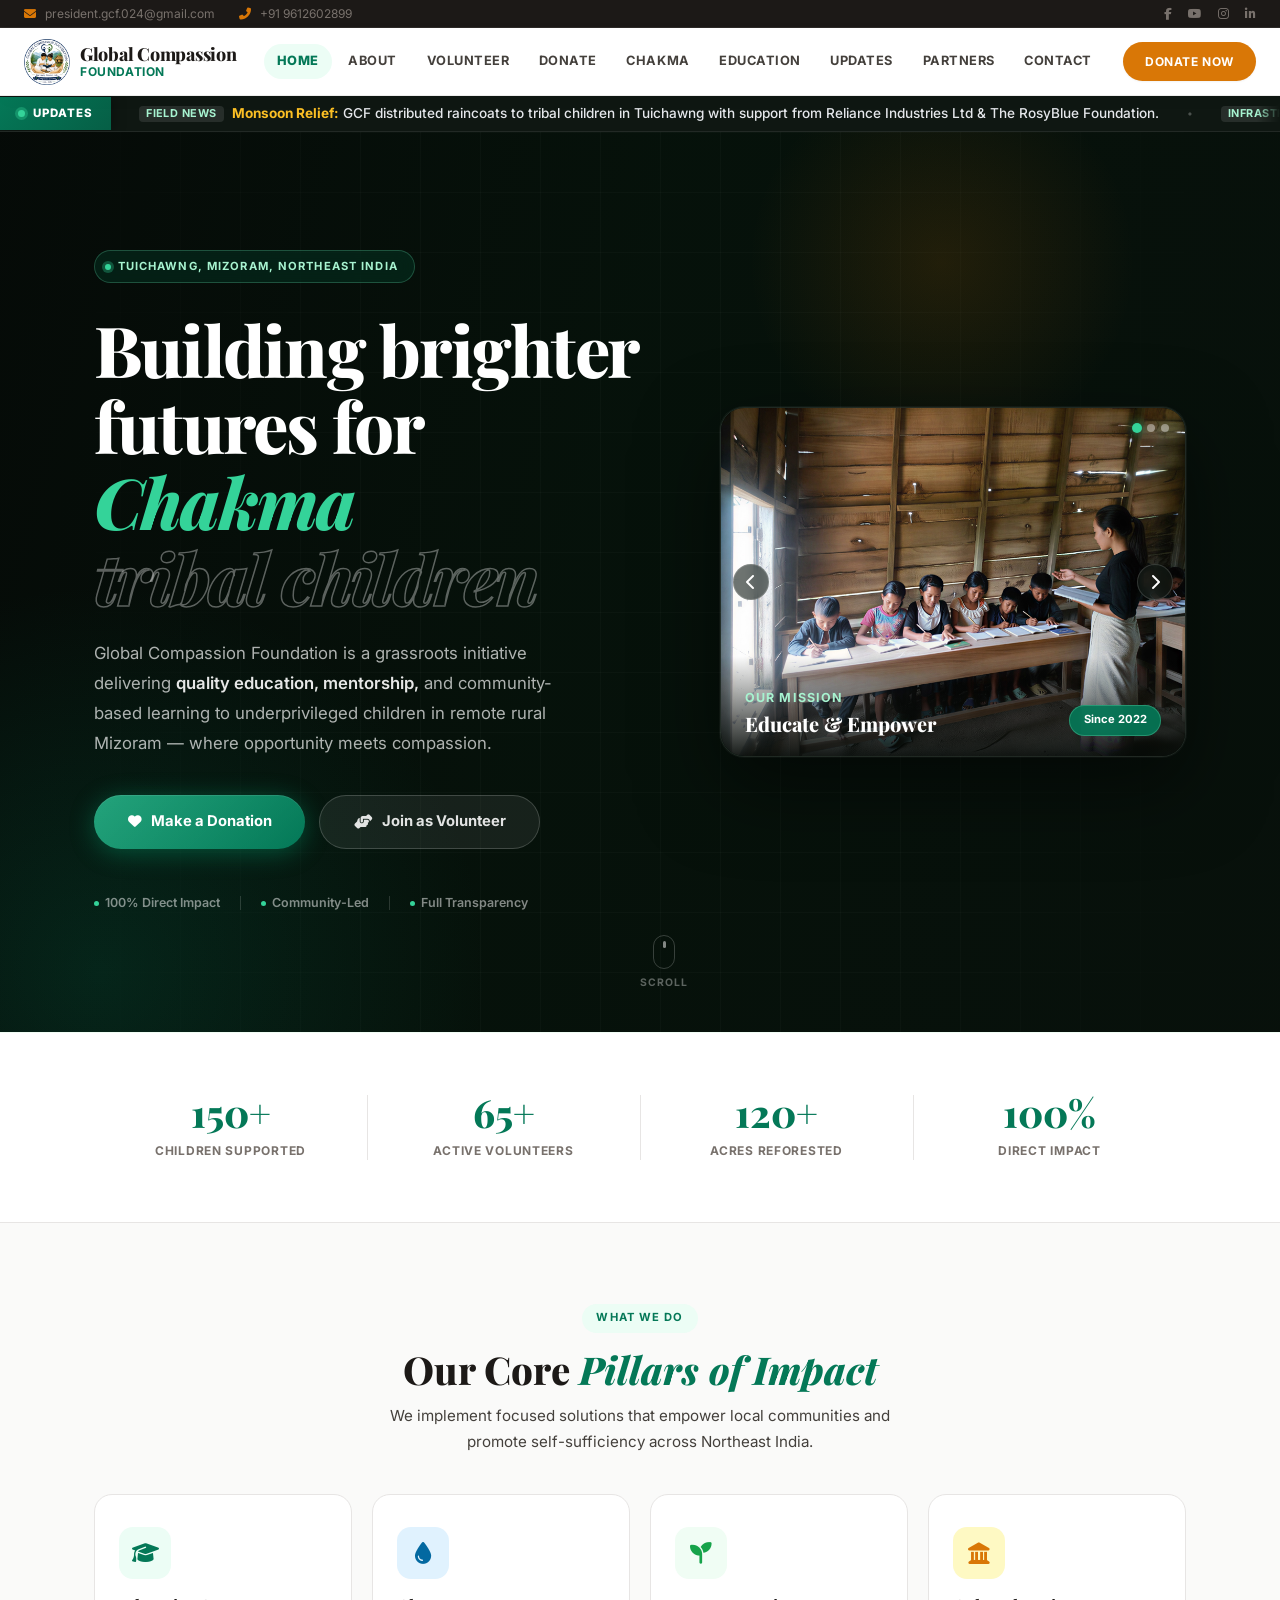
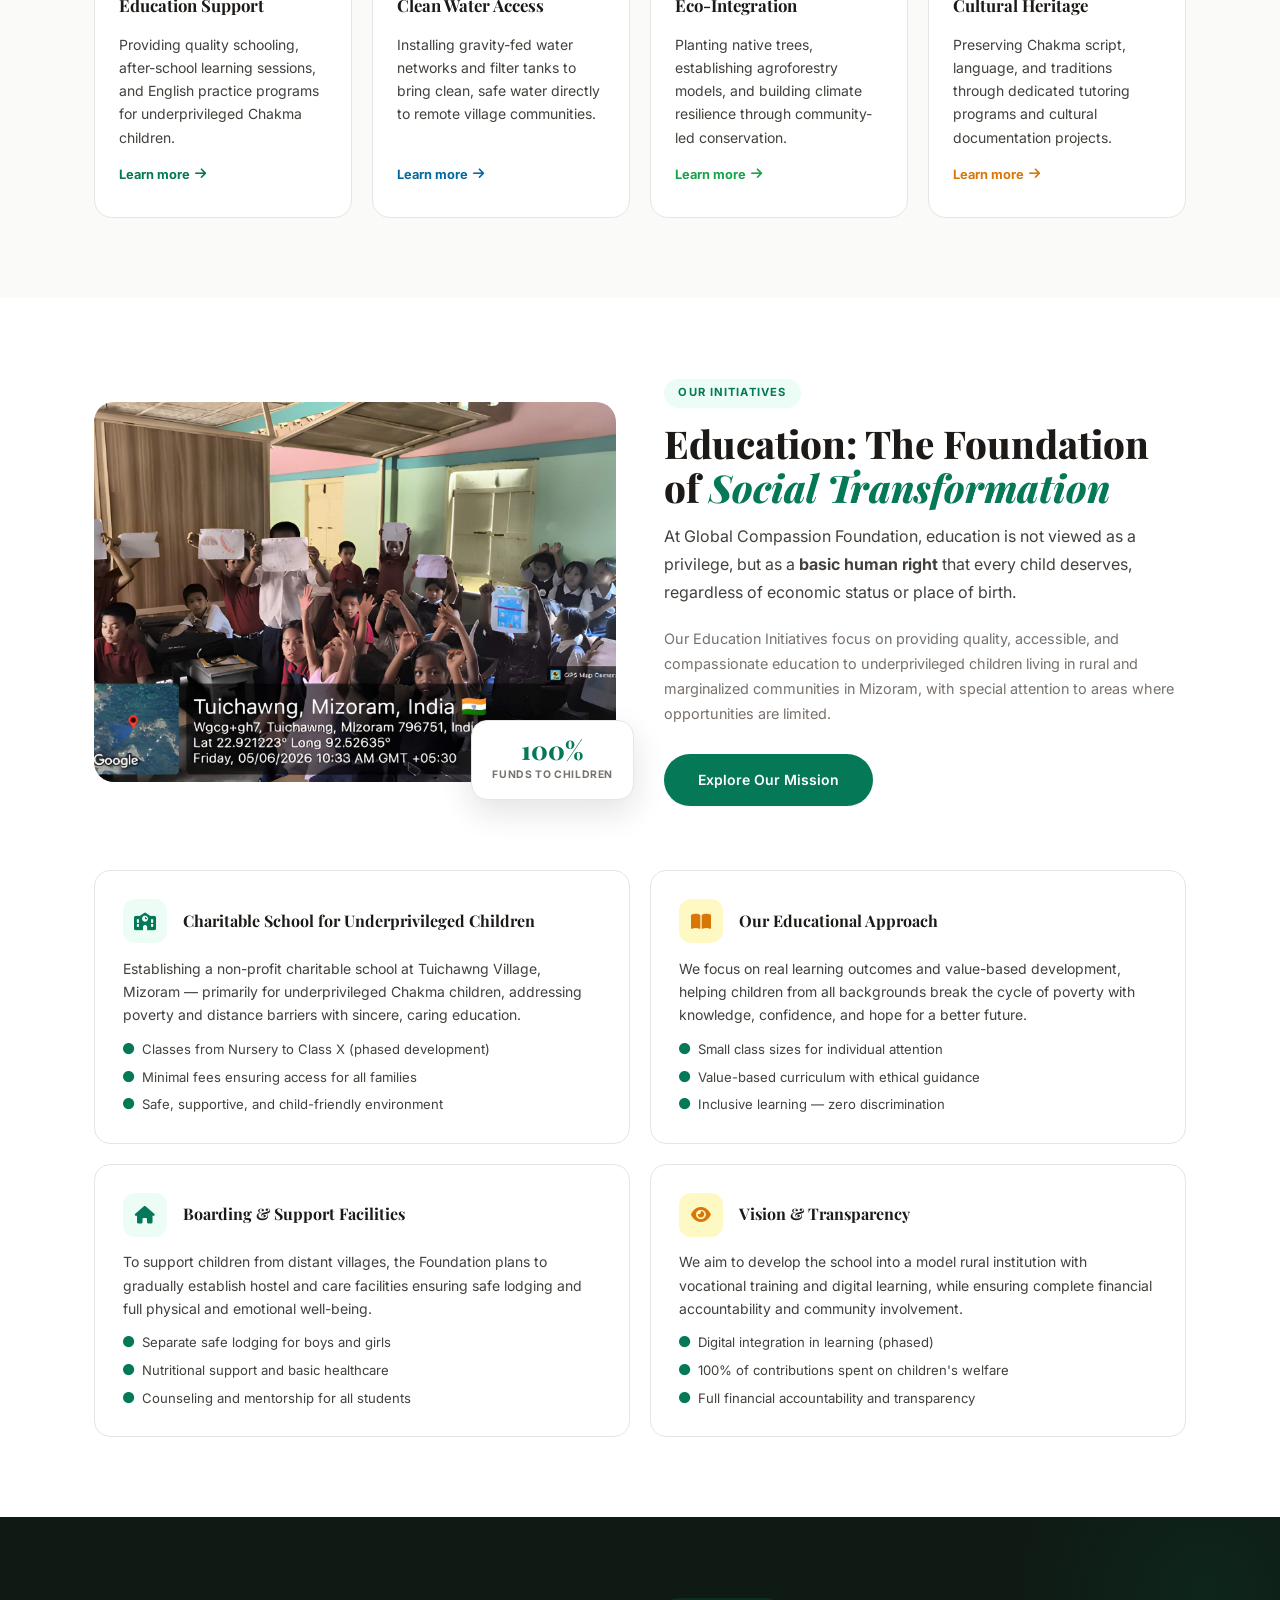
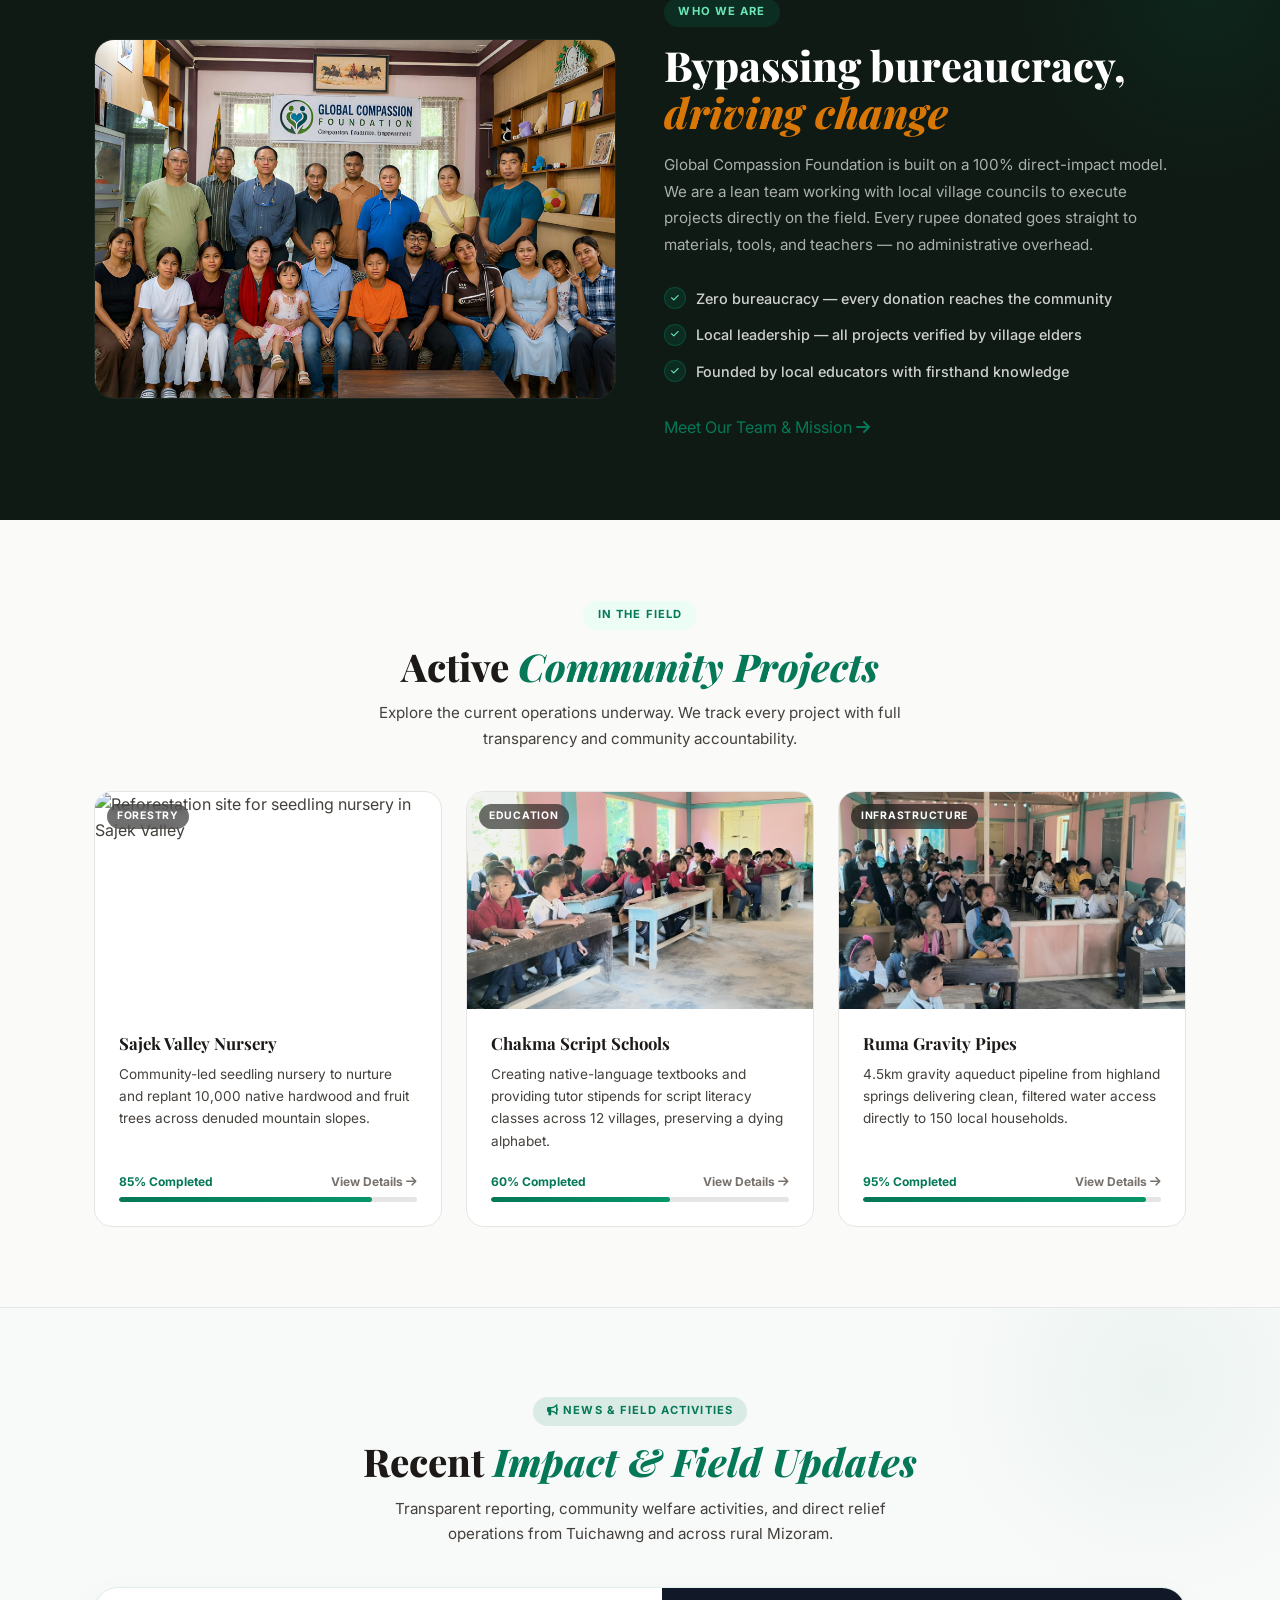
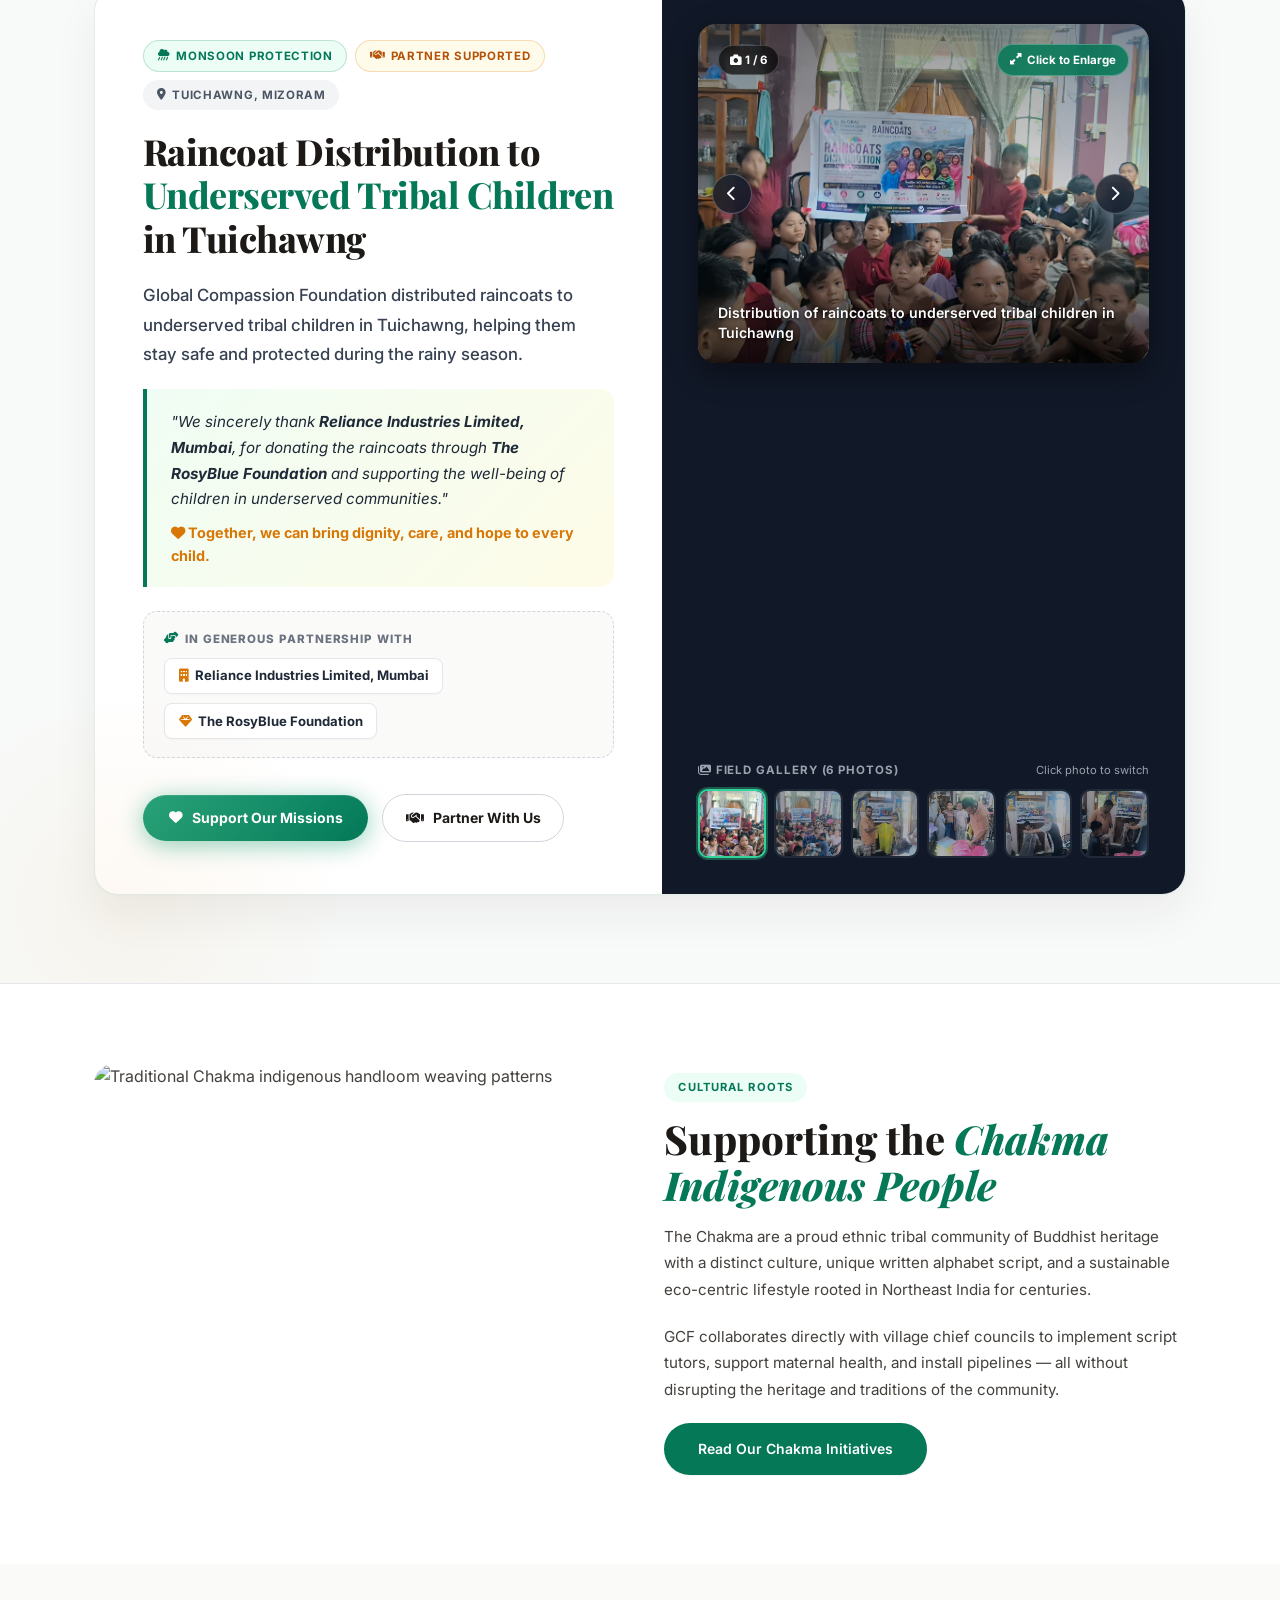
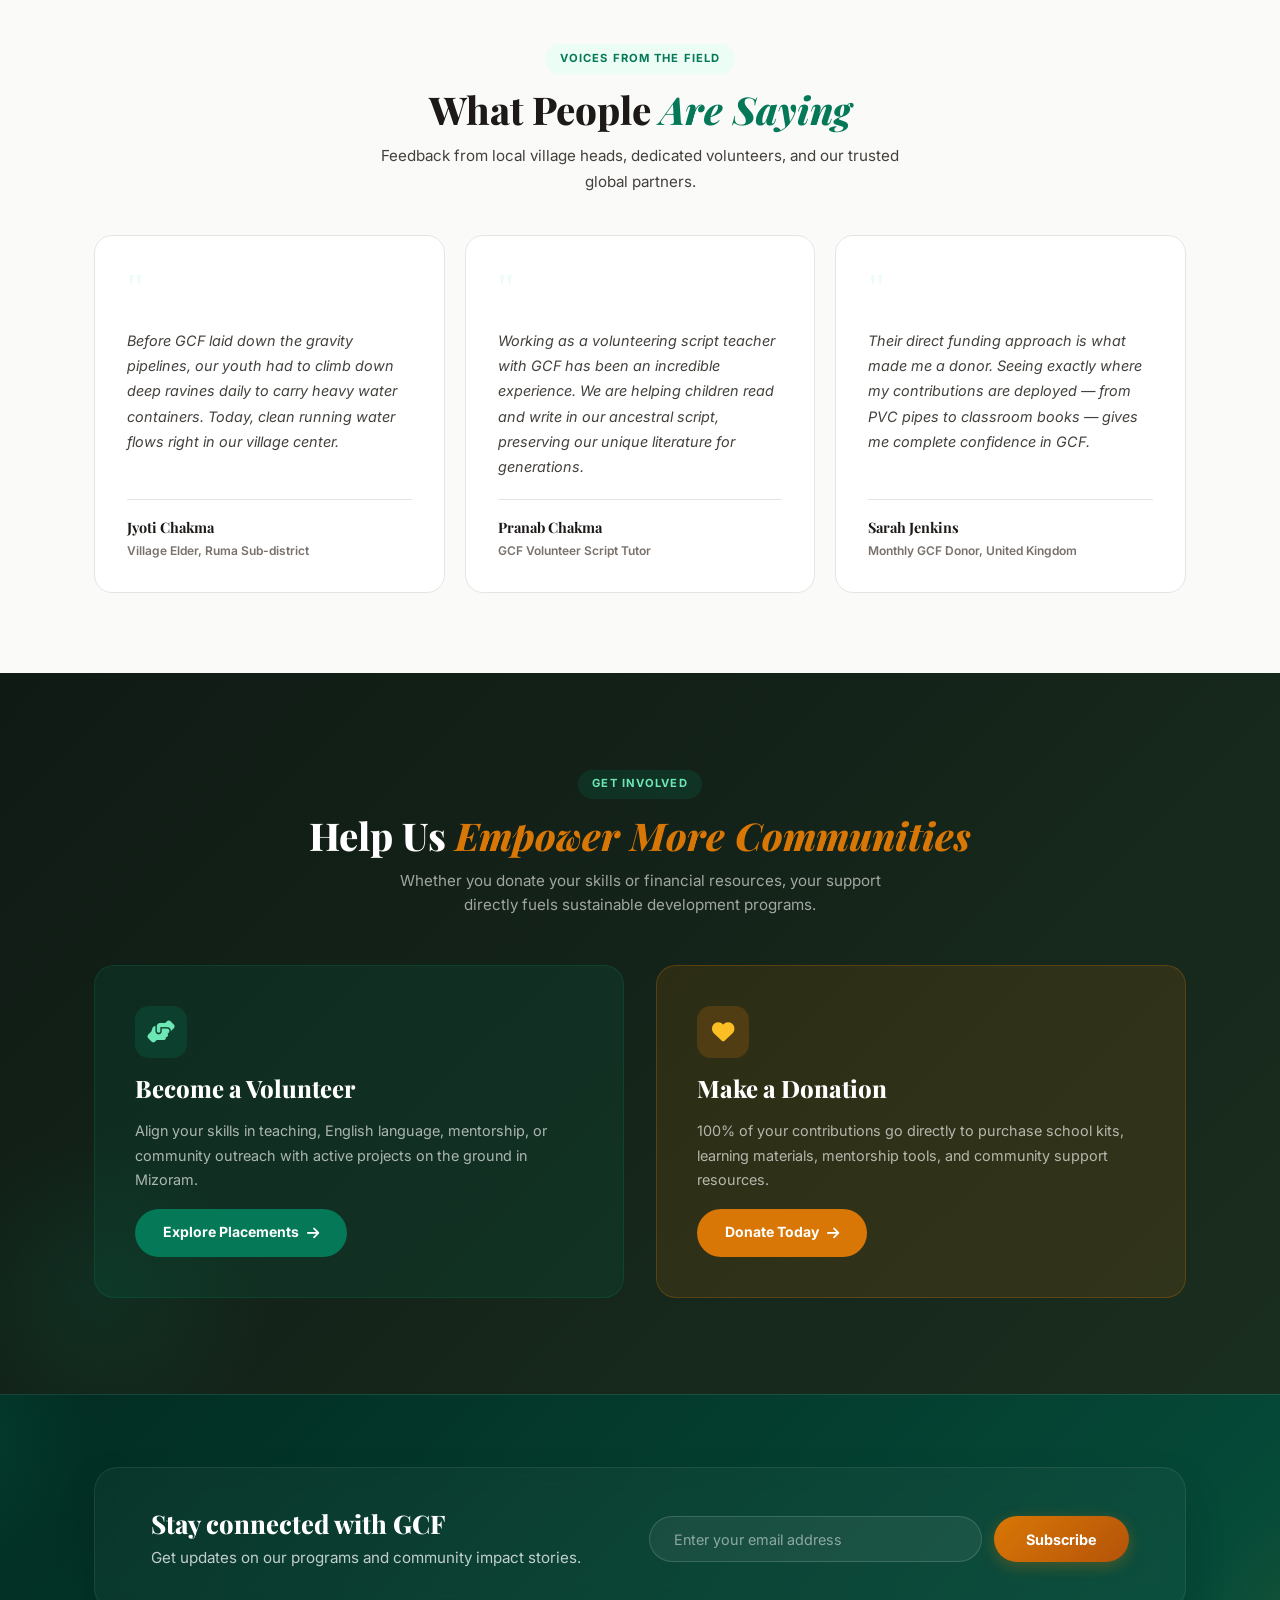
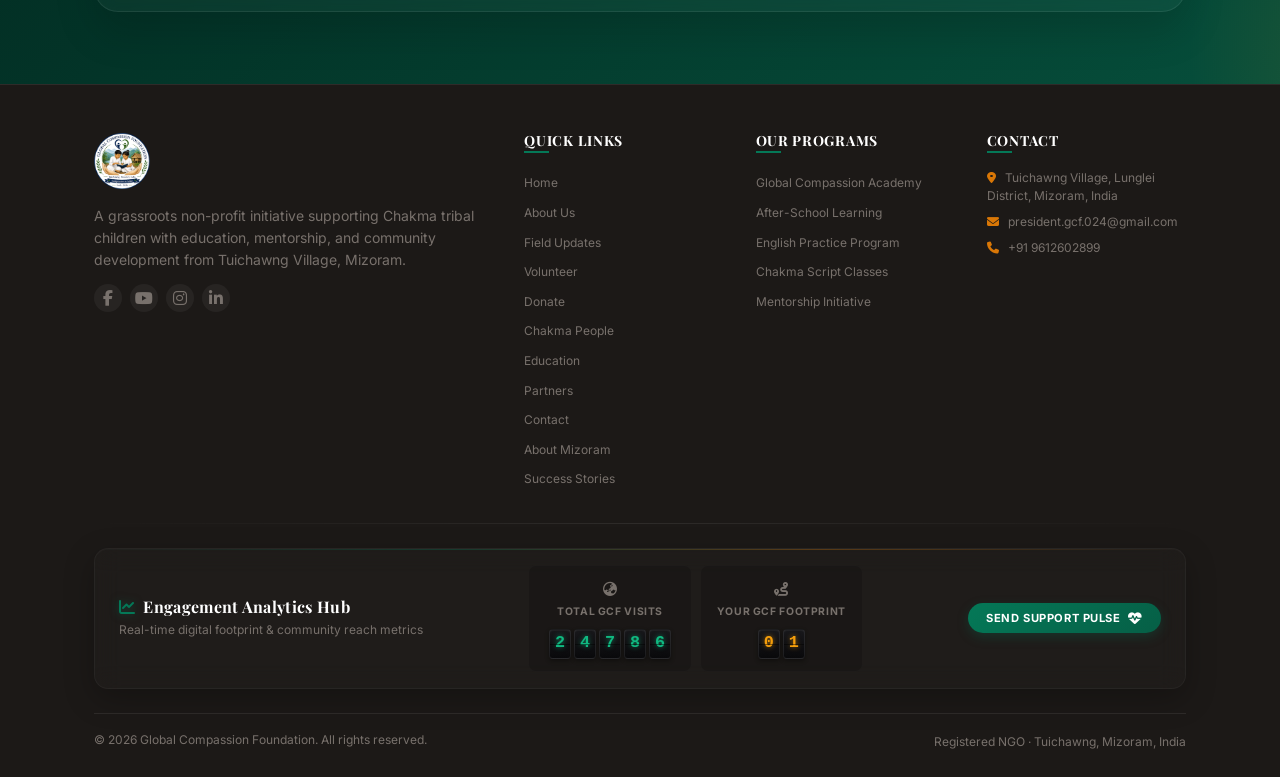
==== commit 6799c1c4: "Update website content and features" ====
--- a/index.html
+++ b/index.html
@@ -1646,6 +1646,7 @@
                     <li><a href="donate.html" class="nav-link">Donate</a></li>
                     <li><a href="chakma.html" class="nav-link">Chakma</a></li>
                     <li><a href="education.html" class="nav-link">Education</a></li>
+                    <li><a href="#latest-updates" class="nav-link">Updates</a></li>
                     <li><a href="partners.html" class="nav-link">Partners</a></li>
                     <li><a href="contact.html" class="nav-link">Contact</a></li>
                 </ul>
@@ -1657,6 +1658,61 @@
     </header>
 
     <div class="nav-overlay" id="nav-overlay"></div>
+
+    <!-- Announcement Marquee Ticker Bar -->
+    <div class="gcf-marquee-bar" aria-label="Latest Announcements and News Ticker">
+        <div class="gcf-marquee-inner">
+            <div class="gcf-marquee-label">
+                <span class="live-dot" aria-hidden="true"></span>
+                <span>Updates</span>
+            </div>
+            <div class="gcf-marquee-track">
+                <div class="gcf-marquee-content">
+                    <a href="#latest-updates" class="gcf-marquee-item">
+                        <span class="item-tag">Field News</span>
+                        <span><strong>Monsoon Relief:</strong> GCF distributed raincoats to tribal children in Tuichawng with support from Reliance Industries Ltd &amp; The RosyBlue Foundation.</span>
+                    </a>
+                    <span class="gcf-marquee-sep">•</span>
+                    <a href="#projects" class="gcf-marquee-item">
+                        <span class="item-tag">Infrastructure</span>
+                        <span><strong>Water Project:</strong> Ruma gravity aqueduct pipeline reaches 95% completion, delivering fresh highland spring water!</span>
+                    </a>
+                    <span class="gcf-marquee-sep">•</span>
+                    <a href="chakma.html" class="gcf-marquee-item">
+                        <span class="item-tag">Education</span>
+                        <span><strong>Tribal Literacy:</strong> Native Chakma script literacy classes active across 12 villages.</span>
+                    </a>
+                    <span class="gcf-marquee-sep">•</span>
+                    <a href="#about-teaser" class="gcf-marquee-item">
+                        <span class="item-tag">Transparency</span>
+                        <span><strong>100% Direct Impact:</strong> Zero bureaucracy, 100% of contributions deploy straight to field projects.</span>
+                    </a>
+                    <span class="gcf-marquee-sep">•</span>
+                    <!-- Duplicate for infinite seamless scroll loop -->
+                    <a href="#latest-updates" class="gcf-marquee-item">
+                        <span class="item-tag">Field News</span>
+                        <span><strong>Monsoon Relief:</strong> GCF distributed raincoats to tribal children in Tuichawng with support from Reliance Industries Ltd &amp; The RosyBlue Foundation.</span>
+                    </a>
+                    <span class="gcf-marquee-sep">•</span>
+                    <a href="#projects" class="gcf-marquee-item">
+                        <span class="item-tag">Infrastructure</span>
+                        <span><strong>Water Project:</strong> Ruma gravity aqueduct pipeline reaches 95% completion, delivering fresh highland spring water!</span>
+                    </a>
+                    <span class="gcf-marquee-sep">•</span>
+                    <a href="chakma.html" class="gcf-marquee-item">
+                        <span class="item-tag">Education</span>
+                        <span><strong>Tribal Literacy:</strong> Native Chakma script literacy classes active across 12 villages.</span>
+                    </a>
+                    <span class="gcf-marquee-sep">•</span>
+                    <a href="#about-teaser" class="gcf-marquee-item">
+                        <span class="item-tag">Transparency</span>
+                        <span><strong>100% Direct Impact:</strong> Zero bureaucracy, 100% of contributions deploy straight to field projects.</span>
+                    </a>
+                    <span class="gcf-marquee-sep">•</span>
+                </div>
+            </div>
+        </div>
+    </div>
 
     <main>
 
@@ -2117,7 +2173,130 @@
         </section>
 
         <!-- ================================================
-             SECTION 7 — HERITAGE HIGHLIGHT
+             SECTION 7 — LATEST NEWS & FIELD UPDATES
+        ================================================ -->
+        <section id="latest-updates" class="updates-section reveal">
+            <div class="container">
+                <div class="sec-header-centered">
+                    <span class="sec-eyebrow" style="background:rgba(4,120,87,0.12); color:#047857;"><i class="fas fa-bullhorn"></i> News &amp; Field Activities</span>
+                    <h2 class="sec-title">Recent <span>Impact &amp; Field Updates</span></h2>
+                    <p class="sec-desc">Transparent reporting, community welfare activities, and direct relief operations from Tuichawng and across rural Mizoram.</p>
+                </div>
+
+                <div class="update-main-card">
+                    <!-- Left: Story Narrative -->
+                    <div class="update-story-col">
+                        <div>
+                            <div class="update-badges-row">
+                                <span class="update-badge rain"><i class="fas fa-cloud-showers-heavy"></i> Monsoon Protection</span>
+                                <span class="update-badge partner"><i class="fas fa-handshake"></i> Partner Supported</span>
+                                <span class="update-badge date"><i class="fas fa-map-marker-alt"></i> Tuichawng, Mizoram</span>
+                            </div>
+
+                            <h3 class="update-headline">
+                                Raincoat Distribution to <span>Underserved Tribal Children</span> in Tuichawng
+                            </h3>
+
+                            <p class="update-lead-paragraph">
+                                Global Compassion Foundation distributed raincoats to underserved tribal children in Tuichawng, helping them stay safe and protected during the rainy season.
+                            </p>
+
+                            <div class="update-quote-box">
+                                <p>
+                                    "We sincerely thank <strong>Reliance Industries Limited, Mumbai</strong>, for donating the raincoats through <strong>The RosyBlue Foundation</strong> and supporting the well-being of children in underserved communities."
+                                </p>
+                                <span class="quote-heart"><i class="fas fa-heart"></i> Together, we can bring dignity, care, and hope to every child.</span>
+                            </div>
+
+                            <!-- Partner Acknowledgement Strip -->
+                            <div class="update-partners-strip">
+                                <div class="update-partners-title">
+                                    <i class="fas fa-hands-helping"></i> In Generous Partnership With
+                                </div>
+                                <div class="update-partner-pills">
+                                    <span class="partner-tag-pill">
+                                        <i class="fas fa-building"></i> Reliance Industries Limited, Mumbai
+                                    </span>
+                                    <span class="partner-tag-pill">
+                                        <i class="fas fa-gem"></i> The RosyBlue Foundation
+                                    </span>
+                                </div>
+                            </div>
+                        </div>
+
+                        <div class="update-action-row">
+                            <a href="donate.html" class="hv5-btn-primary" style="padding:0.75rem 1.6rem; font-size:0.875rem;">
+                                <i class="fas fa-heart"></i> Support Our Missions
+                            </a>
+                            <a href="partners.html" class="hv5-btn-ghost" style="color:var(--primary); border-color:#d1d5db; padding:0.75rem 1.4rem; font-size:0.875rem; background:#ffffff;">
+                                <i class="fas fa-handshake"></i> Partner With Us
+                            </a>
+                        </div>
+                    </div>
+
+                    <!-- Right: Interactive Photo Stage & 6-Thumb Gallery -->
+                    <div class="update-gallery-col">
+                        <div class="update-stage-wrapper" id="update-main-stage" title="Click to view full image in lightbox">
+                            <img src="assets/images/Updates/1.jpg" alt="Raincoat distribution to tribal children in Tuichawng" class="update-stage-img" id="update-stage-image">
+                            
+                            <div class="update-stage-overlay">
+                                <div class="update-stage-top">
+                                    <span class="update-photo-count-badge" id="update-photo-counter">
+                                        <i class="fas fa-camera"></i> <span id="current-photo-num">1</span> / 6
+                                    </span>
+                                    <span class="update-zoom-hint">
+                                        <i class="fas fa-expand-alt"></i> Click to Enlarge
+                                    </span>
+                                </div>
+                                <div class="update-stage-caption" id="update-stage-caption-text">
+                                    Distribution of raincoats to underserved tribal children in Tuichawng
+                                </div>
+                            </div>
+
+                            <div class="update-stage-nav">
+                                <button type="button" class="update-stage-btn" id="update-prev-btn" aria-label="Previous photo">
+                                    <i class="fas fa-chevron-left"></i>
+                                </button>
+                                <button type="button" class="update-stage-btn" id="update-next-btn" aria-label="Next photo">
+                                    <i class="fas fa-chevron-right"></i>
+                                </button>
+                            </div>
+                        </div>
+
+                        <!-- 6 Photo Thumbnails Grid -->
+                        <div class="update-thumbs-container">
+                            <div class="update-thumbs-header">
+                                <span class="update-thumbs-title"><i class="fas fa-images"></i> Field Gallery (6 Photos)</span>
+                                <span style="font-size:0.7rem; color:#9ca3af;">Click photo to switch</span>
+                            </div>
+                            <div class="update-thumbs-grid" id="update-thumbnails">
+                                <button type="button" class="update-thumb-btn active" data-index="0" data-src="assets/images/Updates/1.jpg" data-caption="Tribal children receiving protective raincoats in Tuichawng village" aria-label="View photo 1">
+                                    <img src="assets/images/Updates/1.jpg" alt="Tuichawng Raincoat Distribution 1" loading="lazy">
+                                </button>
+                                <button type="button" class="update-thumb-btn" data-index="1" data-src="assets/images/Updates/2.jpg" data-caption="Smiles of joy as kids prepare safely for the monsoon season" aria-label="View photo 2">
+                                    <img src="assets/images/Updates/2.jpg" alt="Tuichawng Raincoat Distribution 2" loading="lazy">
+                                </button>
+                                <button type="button" class="update-thumb-btn" data-index="2" data-src="assets/images/Updates/3.jpg" data-caption="GCF volunteers and community members organizing the distribution" aria-label="View photo 3">
+                                    <img src="assets/images/Updates/3.jpg" alt="Tuichawng Raincoat Distribution 3" loading="lazy">
+                                </button>
+                                <button type="button" class="update-thumb-btn" data-index="3" data-src="assets/images/Updates/4.jpg" data-caption="Children proudly wearing their new raincoats donated by Reliance & RosyBlue" aria-label="View photo 4">
+                                    <img src="assets/images/Updates/4.jpg" alt="Tuichawng Raincoat Distribution 4" loading="lazy">
+                                </button>
+                                <button type="button" class="update-thumb-btn" data-index="4" data-src="assets/images/Updates/5.jpg" data-caption="Bringing dignity, care, and protection to remote village schools" aria-label="View photo 5">
+                                    <img src="assets/images/Updates/5.jpg" alt="Tuichawng Raincoat Distribution 5" loading="lazy">
+                                </button>
+                                <button type="button" class="update-thumb-btn" data-index="5" data-src="assets/images/Updates/6.jpg" data-caption="Community togetherness and heartfelt gratitude in Tuichawng, Mizoram" aria-label="View photo 6">
+                                    <img src="assets/images/Updates/6.jpg" alt="Tuichawng Raincoat Distribution 6" loading="lazy">
+                                </button>
+                            </div>
+                        </div>
+                    </div>
+                </div>
+            </div>
+        </section>
+
+        <!-- ================================================
+             SECTION 8 — HERITAGE HIGHLIGHT
         ================================================ -->
         <section id="heritage-highlight" class="heritage-section reveal">
             <div class="container">
@@ -2288,6 +2467,7 @@
                     <ul class="footer-links-list">
                         <li><a href="index.html">Home</a></li>
                         <li><a href="about.html">About Us</a></li>
+                        <li><a href="#latest-updates">Field Updates</a></li>
                         <li><a href="volunteer.html">Volunteer</a></li>
                         <li><a href="donate.html">Donate</a></li>
                         <li><a href="chakma.html">Chakma People</a></li>
@@ -2367,6 +2547,38 @@
         </div>
     </footer>
 
+    <!-- Fullscreen Image Lightbox Modal for Updates -->
+    <div class="gcf-lightbox-modal" id="gcf-lightbox-modal" role="dialog" aria-modal="true" aria-label="Field Update Photo Lightbox">
+        <div class="gcf-lightbox-header">
+            <div class="gcf-lightbox-title">
+                <i class="fas fa-cloud-showers-heavy" style="color:#34d399;"></i>
+                <span>Tuichawng Raincoat Distribution</span>
+                <span class="gcf-lightbox-counter" id="modal-counter">1 / 6</span>
+            </div>
+            <button type="button" class="gcf-lightbox-close" id="modal-close-btn" aria-label="Close fullscreen view">
+                <i class="fas fa-times"></i>
+            </button>
+        </div>
+
+        <div class="gcf-lightbox-body">
+            <div class="gcf-lightbox-img-wrapper">
+                <img src="assets/images/Updates/1.jpg" alt="Tuichawng Raincoat Distribution Full View" class="gcf-lightbox-img" id="modal-img">
+            </div>
+            <div class="gcf-lightbox-nav">
+                <button type="button" class="gcf-lightbox-btn" id="modal-prev-btn" aria-label="Previous image">
+                    <i class="fas fa-chevron-left"></i>
+                </button>
+                <button type="button" class="gcf-lightbox-btn" id="modal-next-btn" aria-label="Next image">
+                    <i class="fas fa-chevron-right"></i>
+                </button>
+            </div>
+        </div>
+
+        <div class="gcf-lightbox-footer" id="modal-caption">
+            Distribution of raincoats to underserved tribal children in Tuichawng
+        </div>
+    </div>
+
     <script src="js/main.js"></script>
     <script>
         document.addEventListener('DOMContentLoaded', () => {
--- a/css/layout.css
+++ b/css/layout.css
@@ -13,6 +13,8 @@
     align-items: center;
     text-align: center;
     gap: var(--space-xs);
+    max-width: 1360px;
+    width: 100%;
 }
 
 @media (min-width: 768px) {
@@ -55,25 +57,31 @@
     color: white;
 }
 
-/* Site Navigation Header */
+/* ==========================================================================
+   SITE NAVIGATION HEADER (DESKTOP & RESPONSIVE)
+   ========================================================================== */
 .site-header {
     position: sticky;
     top: 0;
     z-index: 1000;
-    background-color: rgba(255, 255, 255, 0.85);
+    background-color: rgba(255, 255, 255, 0.96);
     backdrop-filter: blur(12px);
     -webkit-backdrop-filter: blur(12px);
-    border-bottom: 1px solid rgba(28, 25, 23, 0.05);
-    box-shadow: 0 4px 20px rgba(28, 25, 23, 0.02);
+    border-bottom: 1px solid rgba(28, 25, 23, 0.08);
+    box-shadow: 0 4px 20px rgba(28, 25, 23, 0.03);
     transition: all 0.3s cubic-bezier(0.16, 1, 0.3, 1);
+    width: 100%;
 }
 
 .site-header .container {
     display: flex;
     justify-content: space-between;
     align-items: center;
-    padding-top: var(--space-sm);
-    padding-bottom: var(--space-sm);
+    padding-top: 0.65rem;
+    padding-bottom: 0.65rem;
+    max-width: 1360px;
+    width: 100%;
+    gap: 1rem;
 }
 
 /* Logo */
@@ -82,44 +90,39 @@
     align-items: center;
     max-height: 80px;
     flex-shrink: 0;
-    gap: 8px;
-    min-width: 0;
+    gap: 10px;
+    min-width: max-content;
+    text-decoration: none;
 }
 
 .logo-link img {
-    height: 38px;
+    height: 40px;
     width: auto;
     object-fit: contain;
     border-radius: 0;
     transition: transform 0.3s ease;
+    flex-shrink: 0;
 }
 
 .logo-link:hover img {
     transform: scale(1.03);
-}
-
-@media (min-width: 768px) {
-    .logo-link img {
-        height: 46px;
-    }
 }
 
 .logo-text {
     font-family: var(--font-heading);
     font-weight: 800;
-    font-size: 0.9rem;
-    line-height: 1.1;
+    font-size: 1rem;
+    line-height: 1.15;
     color: var(--primary);
     display: flex;
     flex-direction: column;
     align-items: flex-start;
     letter-spacing: -0.015em;
-    min-width: 0;
     white-space: nowrap;
 }
 
 .logo-text span {
-    font-size: 0.65rem;
+    font-size: 0.68rem;
     font-weight: 700;
     color: var(--secondary);
     text-transform: uppercase;
@@ -127,12 +130,15 @@
     font-family: var(--font-body);
 }
 
-@media (min-width: 768px) {
+@media (min-width: 1280px) {
+    .logo-link img {
+        height: 46px;
+    }
     .logo-text {
-        font-size: 1.15rem;
+        font-size: 1.12rem;
     }
     .logo-text span {
-        font-size: 0.8rem;
+        font-size: 0.75rem;
     }
 }
 
@@ -152,36 +158,34 @@
 .main-nav {
     display: flex;
     align-items: center;
-    gap: var(--space-md);
+    gap: 0.75rem;
+    flex-shrink: 0;
 }
 
 .nav-list {
     display: flex;
-    gap: 4px;
-}
-
-@media (min-width: 1200px) {
-    .main-nav { gap: var(--space-lg); }
-    .nav-list { gap: 6px; }
+    align-items: center;
+    gap: 2px;
+    list-style: none;
+    margin: 0;
+    padding: 0;
+    flex-wrap: nowrap;
 }
 
 .nav-link {
     font-family: var(--font-body);
     font-weight: 700;
-    font-size: var(--text-xs);
+    font-size: 0.76rem;
     color: var(--text-muted);
     text-transform: uppercase;
-    letter-spacing: 0.05em;
-    padding: 0.5rem 1rem;
+    letter-spacing: 0.04em;
+    padding: 0.45rem 0.65rem;
     border-radius: var(--radius-full);
-    transition: all 0.3s cubic-bezier(0.16, 1, 0.3, 1);
+    transition: all 0.25s cubic-bezier(0.16, 1, 0.3, 1);
     display: inline-block;
-}
-
-@media (min-width: 768px) {
-    .nav-link {
-        font-size: 0.8rem;
-    }
+    white-space: nowrap;
+    text-decoration: none;
+    border-left: none;
 }
 
 .nav-link:hover {
@@ -192,6 +196,33 @@
 .nav-link.active {
     color: var(--secondary);
     background-color: var(--secondary-light);
+    font-weight: 800;
+}
+
+/* Donate Button in Header */
+.main-nav .btn,
+.site-header .btn-secondary {
+    white-space: nowrap;
+    flex-shrink: 0;
+    font-size: 0.75rem;
+    font-weight: 700;
+    text-transform: uppercase;
+    letter-spacing: 0.05em;
+    padding: 0.5rem 1.15rem;
+    border-radius: var(--radius-full);
+}
+
+@media (min-width: 1280px) {
+    .main-nav {
+        gap: 1.15rem;
+    }
+    .nav-list {
+        gap: 4px;
+    }
+    .nav-link {
+        font-size: 0.8rem;
+        padding: 0.48rem 0.8rem;
+    }
 }
 
 /* Mobile Nav Toggle Button */
@@ -273,7 +304,8 @@
     pointer-events: auto;
 }
 
-@media (max-width: 1200px) {
+/* Mobile & Tablet Drawer */
+@media (max-width: 1080px) {
     .mobile-nav-toggle {
         display: flex;
     }
@@ -285,7 +317,7 @@
         right: 0;
         bottom: 0;
         width: 320px;
-        max-width: 80vw;
+        max-width: 85vw;
         height: 100vh;
         background: rgba(255, 255, 255, 0.98);
         flex-direction: column;
@@ -300,6 +332,7 @@
         transition: transform 0.4s cubic-bezier(0.16, 1, 0.3, 1), opacity 0.4s cubic-bezier(0.16, 1, 0.3, 1);
         z-index: 1000;
         gap: var(--space-lg);
+        overflow-y: auto;
     }
 
     .main-nav.active {
@@ -365,23 +398,26 @@
         opacity: 1;
     }
 
-    .main-nav.active .nav-list li:nth-child(1) { transition-delay: 0.12s; }
-    .main-nav.active .nav-list li:nth-child(2) { transition-delay: 0.18s; }
-    .main-nav.active .nav-list li:nth-child(3) { transition-delay: 0.24s; }
-    .main-nav.active .nav-list li:nth-child(4) { transition-delay: 0.30s; }
-    .main-nav.active .nav-list li:nth-child(5) { transition-delay: 0.36s; }
-    .main-nav.active .nav-list li:nth-child(6) { transition-delay: 0.42s; }
+    .main-nav.active .nav-list li:nth-child(1) { transition-delay: 0.08s; }
+    .main-nav.active .nav-list li:nth-child(2) { transition-delay: 0.12s; }
+    .main-nav.active .nav-list li:nth-child(3) { transition-delay: 0.16s; }
+    .main-nav.active .nav-list li:nth-child(4) { transition-delay: 0.20s; }
+    .main-nav.active .nav-list li:nth-child(5) { transition-delay: 0.24s; }
+    .main-nav.active .nav-list li:nth-child(6) { transition-delay: 0.28s; }
+    .main-nav.active .nav-list li:nth-child(7) { transition-delay: 0.32s; }
+    .main-nav.active .nav-list li:nth-child(8) { transition-delay: 0.36s; }
+    .main-nav.active .nav-list li:nth-child(9) { transition-delay: 0.40s; }
 
     .main-nav .btn {
         transform: translateY(20px);
         opacity: 0;
         transition: transform 0.5s cubic-bezier(0.16, 1, 0.3, 1), opacity 0.5s cubic-bezier(0.16, 1, 0.3, 1);
     }
-    
+
     .main-nav.active .btn {
         transform: translateY(0);
         opacity: 1;
-        transition-delay: 0.48s;
+        transition-delay: 0.44s;
     }
 }
 
@@ -1833,3 +1869,704 @@
     }
 }
 
+/* ==========================================================================
+   ANNOUNCEMENT MARQUEE TICKER BAR
+   ========================================================================== */
+.gcf-marquee-bar {
+    background: #0f1712;
+    color: #f3f4f6;
+    border-bottom: 1px solid rgba(255, 255, 255, 0.08);
+    position: relative;
+    z-index: 990;
+    overflow: hidden;
+    font-size: 0.85rem;
+    line-height: 1;
+    display: flex;
+    align-items: center;
+}
+
+.gcf-marquee-inner {
+    display: flex;
+    align-items: center;
+    width: 100%;
+    position: relative;
+}
+
+.gcf-marquee-label {
+    display: inline-flex;
+    align-items: center;
+    gap: 8px;
+    background: linear-gradient(135deg, #047857 0%, #065f46 100%);
+    color: #ffffff;
+    font-size: 0.72rem;
+    font-weight: 800;
+    letter-spacing: 0.08em;
+    text-transform: uppercase;
+    padding: 0.65rem 1.1rem;
+    flex-shrink: 0;
+    z-index: 2;
+    box-shadow: 4px 0 12px rgba(0, 0, 0, 0.25);
+}
+
+.gcf-marquee-label .live-dot {
+    width: 7px;
+    height: 7px;
+    background: #34d399;
+    border-radius: 50%;
+    box-shadow: 0 0 0 3px rgba(52, 211, 153, 0.35);
+    animation: livePulse 1.8s infinite;
+}
+
+@keyframes livePulse {
+    0%, 100% {
+        transform: scale(1);
+        box-shadow: 0 0 0 3px rgba(52, 211, 153, 0.35);
+    }
+    50% {
+        transform: scale(1.2);
+        box-shadow: 0 0 0 6px rgba(52, 211, 153, 0.1);
+    }
+}
+
+.gcf-marquee-track {
+    flex: 1;
+    overflow: hidden;
+    white-space: nowrap;
+    position: relative;
+    padding: 0.6rem 0;
+    mask-image: linear-gradient(to right, transparent 0%, black 2%, black 98%, transparent 100%);
+    -webkit-mask-image: linear-gradient(to right, transparent 0%, black 2%, black 98%, transparent 100%);
+}
+
+.gcf-marquee-content {
+    display: inline-flex;
+    align-items: center;
+    white-space: nowrap;
+    animation: gcfMarqueeLoop 32s linear infinite;
+    will-change: transform;
+}
+
+.gcf-marquee-bar:hover .gcf-marquee-content,
+.gcf-marquee-bar:focus-within .gcf-marquee-content {
+    animation-play-state: paused;
+}
+
+.gcf-marquee-item {
+    display: inline-flex;
+    align-items: center;
+    gap: 8px;
+    color: #e5e7eb;
+    text-decoration: none;
+    padding: 0 1.75rem;
+    font-weight: 500;
+    transition: color 0.2s ease;
+}
+
+.gcf-marquee-item:hover {
+    color: #34d399;
+}
+
+.gcf-marquee-item strong {
+    color: #fbbf24;
+    font-weight: 700;
+}
+
+.gcf-marquee-item .item-tag {
+    background: rgba(255, 255, 255, 0.1);
+    color: #a7f3d0;
+    font-size: 0.68rem;
+    font-weight: 700;
+    padding: 0.15rem 0.45rem;
+    border-radius: 4px;
+    text-transform: uppercase;
+    letter-spacing: 0.04em;
+}
+
+.gcf-marquee-sep {
+    color: rgba(255, 255, 255, 0.25);
+    font-size: 0.65rem;
+}
+
+@keyframes gcfMarqueeLoop {
+    0% {
+        transform: translateX(0);
+    }
+    100% {
+        transform: translateX(-50%);
+    }
+}
+
+@media (max-width: 640px) {
+    .gcf-marquee-bar {
+        font-size: 0.78rem;
+    }
+    .gcf-marquee-label {
+        padding: 0.5rem 0.75rem;
+        font-size: 0.65rem;
+    }
+    .gcf-marquee-content {
+        animation-duration: 24s;
+    }
+    .gcf-marquee-item {
+        padding: 0 1rem;
+    }
+}
+
+/* ==========================================================================
+   INTERACTIVE NEWS & FIELD UPDATES SECTION
+   ========================================================================== */
+.updates-section {
+    background: #f8faf9;
+    padding: 5.5rem 0;
+    position: relative;
+    border-top: 1px solid #e5e7eb;
+    border-bottom: 1px solid #e5e7eb;
+    overflow: hidden;
+}
+
+.updates-section::before {
+    content: '';
+    position: absolute;
+    top: -150px;
+    right: -100px;
+    width: 450px;
+    height: 450px;
+    background: radial-gradient(circle, rgba(4, 120, 87, 0.05) 0%, transparent 70%);
+    border-radius: 50%;
+    pointer-events: none;
+}
+
+.updates-section::after {
+    content: '';
+    position: absolute;
+    bottom: -150px;
+    left: -100px;
+    width: 450px;
+    height: 450px;
+    background: radial-gradient(circle, rgba(217, 119, 6, 0.05) 0%, transparent 70%);
+    border-radius: 50%;
+    pointer-events: none;
+}
+
+/* Update Card Container */
+.update-main-card {
+    background: #ffffff;
+    border-radius: 24px;
+    border: 1px solid rgba(4, 120, 87, 0.12);
+    box-shadow: 0 20px 45px rgba(28, 25, 23, 0.06), 0 1px 3px rgba(0, 0, 0, 0.02);
+    overflow: hidden;
+    margin-top: 2.5rem;
+    display: grid;
+    grid-template-columns: 1fr;
+    gap: 0;
+    position: relative;
+}
+
+@media (min-width: 1024px) {
+    .update-main-card {
+        grid-template-columns: 52fr 48fr;
+    }
+}
+
+/* Left Story Column */
+.update-story-col {
+    padding: 2.5rem 2rem;
+    display: flex;
+    flex-direction: column;
+    justify-content: space-between;
+}
+
+@media (min-width: 768px) {
+    .update-story-col {
+        padding: 3.25rem 3rem;
+    }
+}
+
+.update-badges-row {
+    display: flex;
+    flex-wrap: wrap;
+    align-items: center;
+    gap: 0.5rem;
+    margin-bottom: 1.25rem;
+}
+
+.update-badge {
+    display: inline-flex;
+    align-items: center;
+    gap: 6px;
+    font-size: 0.72rem;
+    font-weight: 700;
+    text-transform: uppercase;
+    letter-spacing: 0.06em;
+    padding: 0.35rem 0.85rem;
+    border-radius: 999px;
+}
+
+.update-badge.rain {
+    background: #ecfdf5;
+    color: #047857;
+    border: 1px solid rgba(4, 120, 87, 0.2);
+}
+
+.update-badge.partner {
+    background: #fffbeb;
+    color: #b45309;
+    border: 1px solid rgba(217, 119, 6, 0.25);
+}
+
+.update-badge.date {
+    background: #f3f4f6;
+    color: #4b5563;
+}
+
+.update-headline {
+    font-family: var(--font-heading);
+    font-size: clamp(1.6rem, 3.2vw, 2.25rem);
+    font-weight: 800;
+    color: var(--primary);
+    line-height: 1.22;
+    margin-bottom: 1.25rem;
+    letter-spacing: -0.015em;
+}
+
+.update-headline span {
+    color: #047857;
+}
+
+.update-lead-paragraph {
+    font-size: 1.05rem;
+    line-height: 1.75;
+    color: #374151;
+    font-weight: 500;
+    margin-bottom: 1.25rem;
+}
+
+.update-quote-box {
+    background: linear-gradient(135deg, #f0fdf4 0%, #fefce8 100%);
+    border-left: 4px solid #047857;
+    padding: 1.25rem 1.5rem;
+    border-radius: 0 14px 14px 0;
+    margin-bottom: 1.5rem;
+    position: relative;
+}
+
+.update-quote-box p {
+    font-size: 0.95rem;
+    line-height: 1.68;
+    color: #1f2937;
+    margin: 0;
+    font-style: italic;
+}
+
+.update-quote-box .quote-heart {
+    font-style: normal;
+    color: #d97706;
+    font-weight: 700;
+    display: block;
+    margin-top: 0.6rem;
+    font-size: 0.9rem;
+}
+
+/* Partner Acknowledgement Box */
+.update-partners-strip {
+    background: #fafaf9;
+    border: 1px dashed #d1d5db;
+    border-radius: 14px;
+    padding: 1.1rem 1.25rem;
+    margin-bottom: 1.75rem;
+}
+
+.update-partners-title {
+    font-size: 0.72rem;
+    font-weight: 800;
+    color: #6b7280;
+    text-transform: uppercase;
+    letter-spacing: 0.08em;
+    margin-bottom: 0.6rem;
+    display: flex;
+    align-items: center;
+    gap: 6px;
+}
+
+.update-partners-title i {
+    color: #047857;
+}
+
+.update-partner-pills {
+    display: flex;
+    flex-wrap: wrap;
+    gap: 0.6rem;
+}
+
+.partner-tag-pill {
+    display: inline-flex;
+    align-items: center;
+    gap: 6px;
+    background: #ffffff;
+    border: 1px solid #e5e7eb;
+    box-shadow: 0 1px 2px rgba(0, 0, 0, 0.03);
+    padding: 0.4rem 0.85rem;
+    border-radius: 8px;
+    font-size: 0.82rem;
+    font-weight: 700;
+    color: #1f2937;
+}
+
+.partner-tag-pill i {
+    color: #d97706;
+}
+
+.update-action-row {
+    display: flex;
+    flex-wrap: wrap;
+    gap: 0.875rem;
+    align-items: center;
+    margin-top: 0.5rem;
+}
+
+/* Right Interactive Gallery Column */
+.update-gallery-col {
+    background: #111827;
+    padding: 1.75rem;
+    display: flex;
+    flex-direction: column;
+    justify-content: space-between;
+    position: relative;
+}
+
+@media (min-width: 768px) {
+    .update-gallery-col {
+        padding: 2.25rem;
+    }
+}
+
+/* Main Featured Image Stage */
+.update-stage-wrapper {
+    position: relative;
+    border-radius: 18px;
+    overflow: hidden;
+    background: #000000;
+    aspect-ratio: 4 / 3;
+    cursor: pointer;
+    box-shadow: 0 10px 30px rgba(0, 0, 0, 0.4);
+}
+
+.update-stage-img {
+    width: 100%;
+    height: 100%;
+    object-fit: cover;
+    display: block;
+    transition: transform 0.5s ease, opacity 0.3s ease;
+}
+
+.update-stage-wrapper:hover .update-stage-img {
+    transform: scale(1.03);
+}
+
+/* Stage Overlay Elements */
+.update-stage-overlay {
+    position: absolute;
+    inset: 0;
+    background: linear-gradient(to top, rgba(0, 0, 0, 0.75) 0%, rgba(0, 0, 0, 0.1) 45%, rgba(0, 0, 0, 0.4) 100%);
+    display: flex;
+    flex-direction: column;
+    justify-content: space-between;
+    padding: 1.25rem;
+    pointer-events: none;
+}
+
+.update-stage-top {
+    display: flex;
+    justify-content: space-between;
+    align-items: center;
+}
+
+.update-photo-count-badge {
+    background: rgba(0, 0, 0, 0.65);
+    backdrop-filter: blur(8px);
+    border: 1px solid rgba(255, 255, 255, 0.2);
+    color: #ffffff;
+    font-size: 0.72rem;
+    font-weight: 700;
+    padding: 0.3rem 0.7rem;
+    border-radius: 999px;
+}
+
+.update-zoom-hint {
+    background: rgba(4, 120, 87, 0.85);
+    backdrop-filter: blur(8px);
+    border: 1px solid rgba(255, 255, 255, 0.25);
+    color: #ffffff;
+    font-size: 0.72rem;
+    font-weight: 700;
+    padding: 0.35rem 0.75rem;
+    border-radius: 999px;
+    display: inline-flex;
+    align-items: center;
+    gap: 5px;
+    transition: transform 0.2s ease;
+}
+
+.update-stage-wrapper:hover .update-zoom-hint {
+    transform: scale(1.05);
+    background: #059669;
+}
+
+.update-stage-caption {
+    color: #ffffff;
+    font-size: 0.88rem;
+    font-weight: 600;
+    text-shadow: 0 1px 3px rgba(0, 0, 0, 0.8);
+    line-height: 1.4;
+}
+
+/* Stage Navigation Arrows */
+.update-stage-nav {
+    position: absolute;
+    top: 50%;
+    left: 0;
+    right: 0;
+    transform: translateY(-50%);
+    display: flex;
+    justify-content: space-between;
+    padding: 0 0.875rem;
+    pointer-events: none;
+    z-index: 5;
+}
+
+.update-stage-btn {
+    pointer-events: auto;
+    width: 40px;
+    height: 40px;
+    border-radius: 50%;
+    background: rgba(17, 24, 39, 0.75);
+    backdrop-filter: blur(8px);
+    border: 1px solid rgba(255, 255, 255, 0.25);
+    color: #ffffff;
+    display: flex;
+    align-items: center;
+    justify-content: center;
+    cursor: pointer;
+    transition: all 0.2s ease;
+    font-size: 0.95rem;
+}
+
+.update-stage-btn:hover {
+    background: #047857;
+    border-color: #34d399;
+    transform: scale(1.1);
+}
+
+/* 6-Photo Thumbnail Grid */
+.update-thumbs-container {
+    margin-top: 1.25rem;
+}
+
+.update-thumbs-header {
+    display: flex;
+    justify-content: space-between;
+    align-items: center;
+    margin-bottom: 0.6rem;
+}
+
+.update-thumbs-title {
+    font-size: 0.72rem;
+    font-weight: 700;
+    color: #9ca3af;
+    text-transform: uppercase;
+    letter-spacing: 0.08em;
+}
+
+.update-thumbs-grid {
+    display: grid;
+    grid-template-columns: repeat(6, 1fr);
+    gap: 0.5rem;
+}
+
+.update-thumb-btn {
+    border: 2px solid transparent;
+    border-radius: 10px;
+    overflow: hidden;
+    padding: 0;
+    background: #1f2937;
+    cursor: pointer;
+    position: relative;
+    aspect-ratio: 1 / 1;
+    transition: all 0.2s ease;
+}
+
+.update-thumb-btn img {
+    width: 100%;
+    height: 100%;
+    object-fit: cover;
+    display: block;
+    opacity: 0.65;
+    transition: opacity 0.2s ease, transform 0.2s ease;
+}
+
+.update-thumb-btn:hover img {
+    opacity: 0.95;
+    transform: scale(1.08);
+}
+
+.update-thumb-btn.active {
+    border-color: #34d399;
+    box-shadow: 0 0 0 2px rgba(52, 211, 153, 0.35);
+}
+
+.update-thumb-btn.active img {
+    opacity: 1;
+}
+
+/* ==========================================================================
+   FULLSCREEN LIGHTBOX MODAL
+   ========================================================================== */
+.gcf-lightbox-modal {
+    position: fixed;
+    inset: 0;
+    background: rgba(5, 10, 7, 0.94);
+    backdrop-filter: blur(14px);
+    -webkit-backdrop-filter: blur(14px);
+    z-index: 2000;
+    display: flex;
+    flex-direction: column;
+    justify-content: space-between;
+    opacity: 0;
+    pointer-events: none;
+    transition: opacity 0.3s ease;
+    padding: 1.5rem;
+}
+
+.gcf-lightbox-modal.active {
+    opacity: 1;
+    pointer-events: auto;
+}
+
+.gcf-lightbox-header {
+    display: flex;
+    justify-content: space-between;
+    align-items: center;
+    z-index: 10;
+}
+
+.gcf-lightbox-title {
+    color: #ffffff;
+    font-size: 0.95rem;
+    font-weight: 700;
+    display: flex;
+    align-items: center;
+    gap: 8px;
+}
+
+.gcf-lightbox-counter {
+    background: rgba(255, 255, 255, 0.12);
+    color: #34d399;
+    font-size: 0.75rem;
+    font-weight: 800;
+    padding: 0.25rem 0.65rem;
+    border-radius: 999px;
+}
+
+.gcf-lightbox-close {
+    background: rgba(255, 255, 255, 0.1);
+    border: 1px solid rgba(255, 255, 255, 0.2);
+    color: #ffffff;
+    width: 42px;
+    height: 42px;
+    border-radius: 50%;
+    display: flex;
+    align-items: center;
+    justify-content: center;
+    cursor: pointer;
+    font-size: 1.25rem;
+    transition: all 0.2s ease;
+}
+
+.gcf-lightbox-close:hover {
+    background: #ef4444;
+    border-color: #ef4444;
+    transform: rotate(90deg);
+}
+
+.gcf-lightbox-body {
+    flex: 1;
+    display: flex;
+    align-items: center;
+    justify-content: center;
+    position: relative;
+    padding: 1rem 0;
+    max-height: 80vh;
+}
+
+.gcf-lightbox-img-wrapper {
+    max-width: 90vw;
+    max-height: 75vh;
+    display: flex;
+    align-items: center;
+    justify-content: center;
+}
+
+.gcf-lightbox-img {
+    max-width: 100%;
+    max-height: 75vh;
+    object-fit: contain;
+    border-radius: 12px;
+    box-shadow: 0 25px 60px rgba(0, 0, 0, 0.6);
+    border: 1px solid rgba(255, 255, 255, 0.1);
+    animation: lightboxZoomIn 0.3s cubic-bezier(0.16, 1, 0.3, 1);
+}
+
+@keyframes lightboxZoomIn {
+    from {
+        opacity: 0;
+        transform: scale(0.94);
+    }
+    to {
+        opacity: 1;
+        transform: scale(1);
+    }
+}
+
+.gcf-lightbox-nav {
+    position: absolute;
+    top: 50%;
+    left: 0;
+    right: 0;
+    transform: translateY(-50%);
+    display: flex;
+    justify-content: space-between;
+    pointer-events: none;
+    padding: 0 1rem;
+}
+
+.gcf-lightbox-btn {
+    pointer-events: auto;
+    width: 48px;
+    height: 48px;
+    border-radius: 50%;
+    background: rgba(255, 255, 255, 0.12);
+    backdrop-filter: blur(8px);
+    border: 1px solid rgba(255, 255, 255, 0.25);
+    color: #ffffff;
+    display: flex;
+    align-items: center;
+    justify-content: center;
+    cursor: pointer;
+    font-size: 1.1rem;
+    transition: all 0.2s ease;
+}
+
+.gcf-lightbox-btn:hover {
+    background: #047857;
+    border-color: #34d399;
+    transform: scale(1.1);
+}
+
+.gcf-lightbox-footer {
+    text-align: center;
+    color: rgba(255, 255, 255, 0.7);
+    font-size: 0.85rem;
+    padding: 0.5rem 0;
+}
+
+
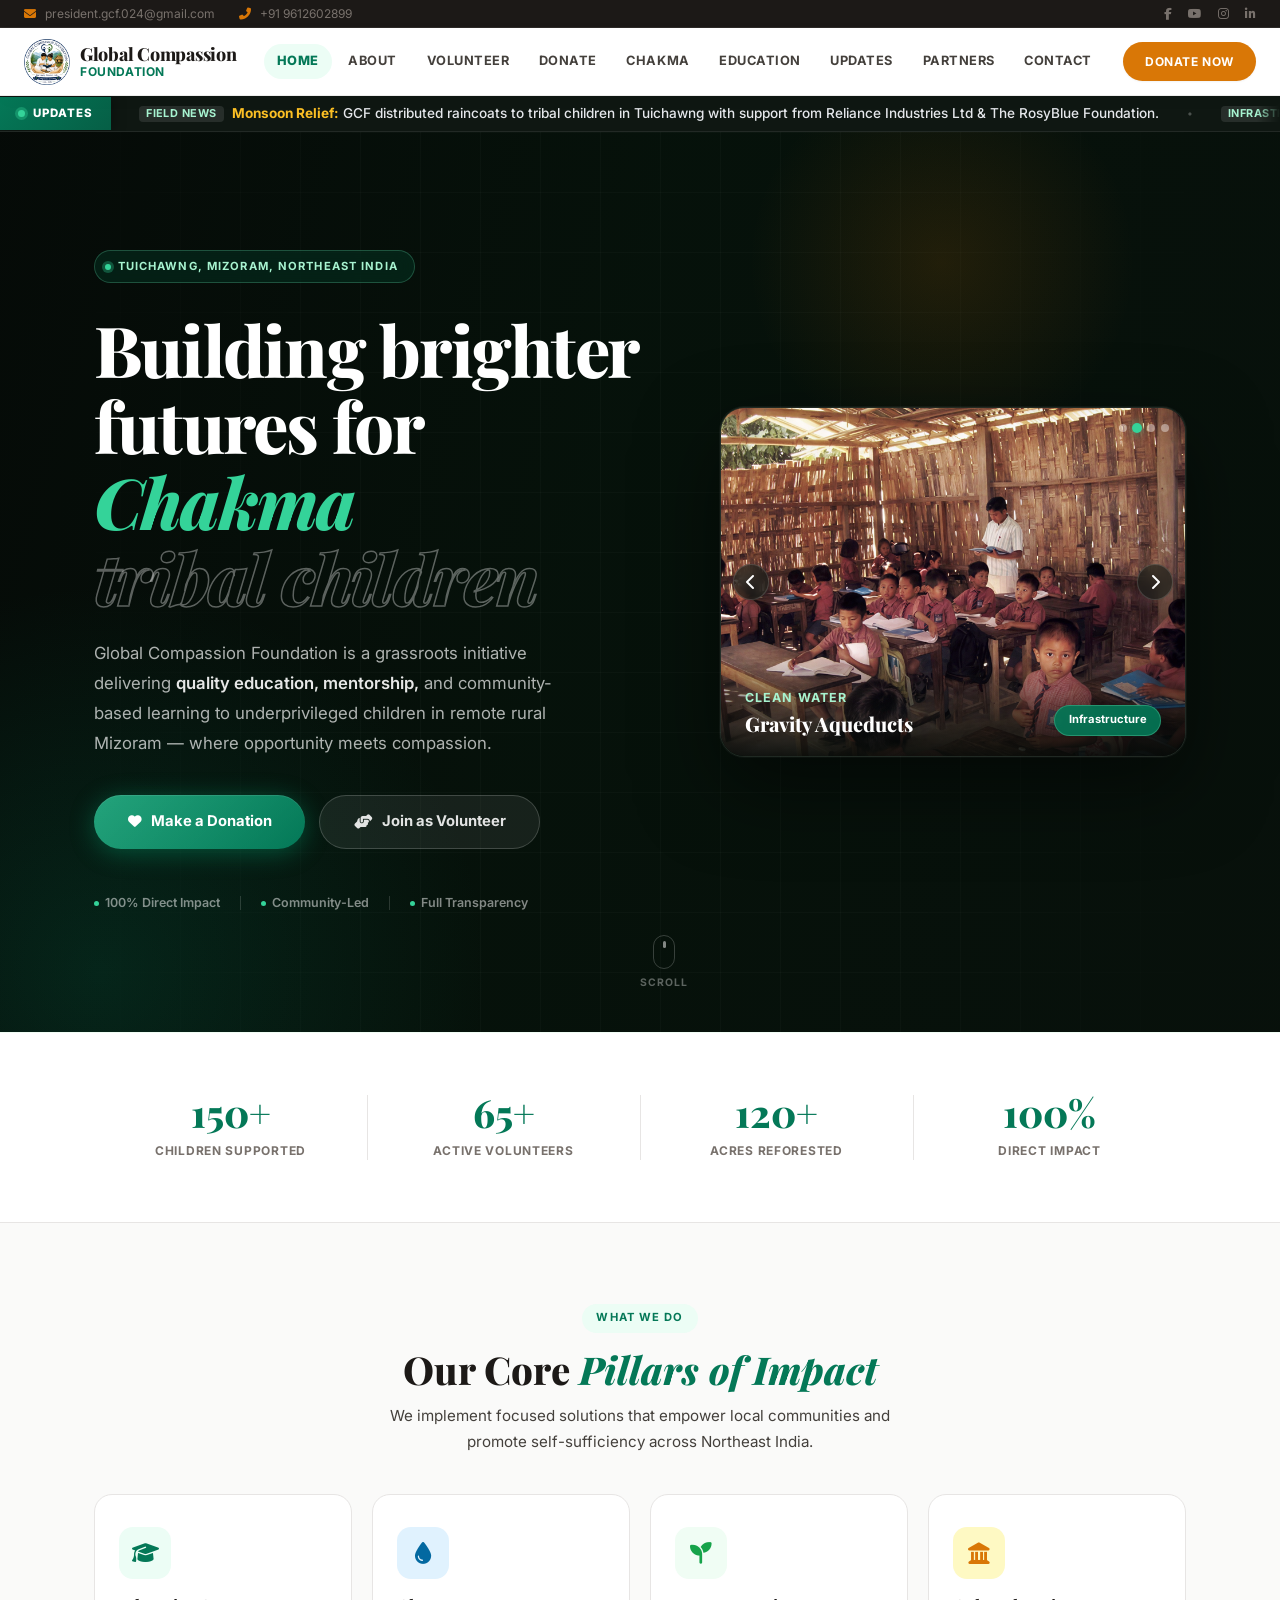
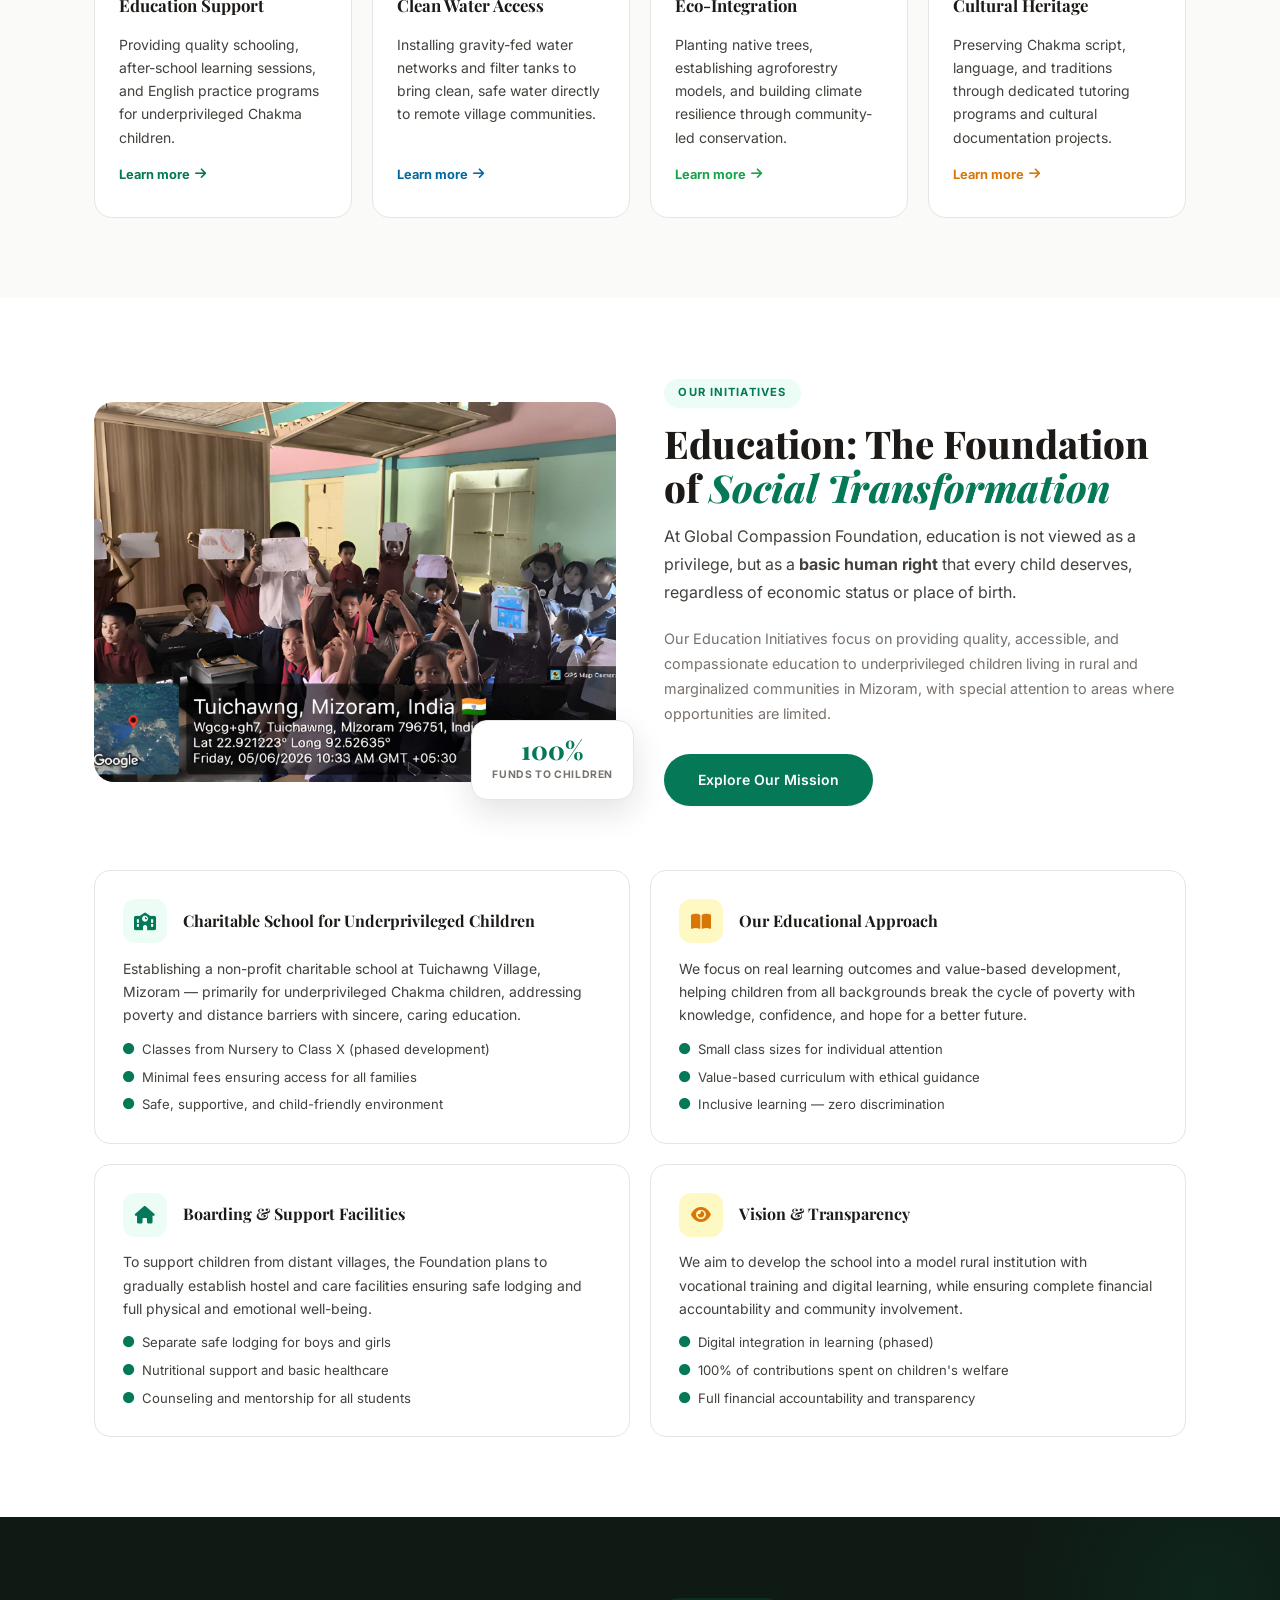
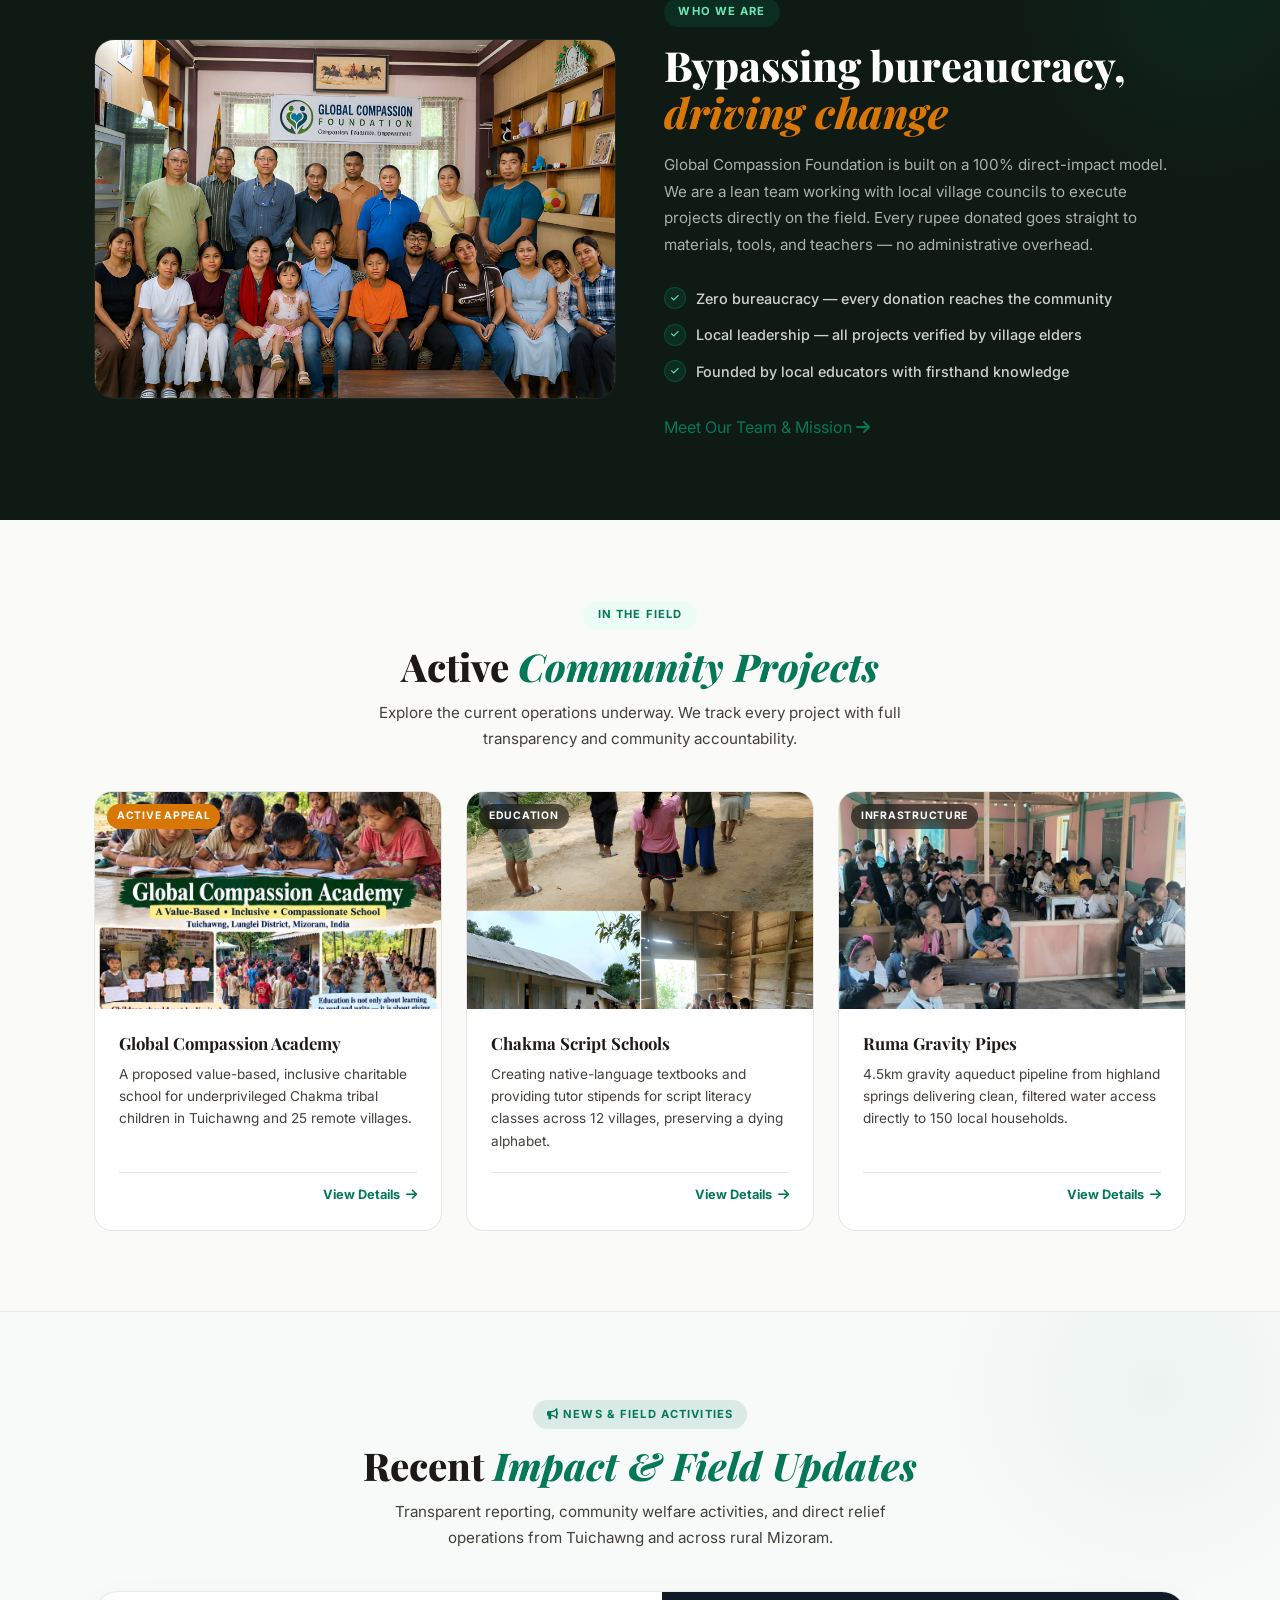
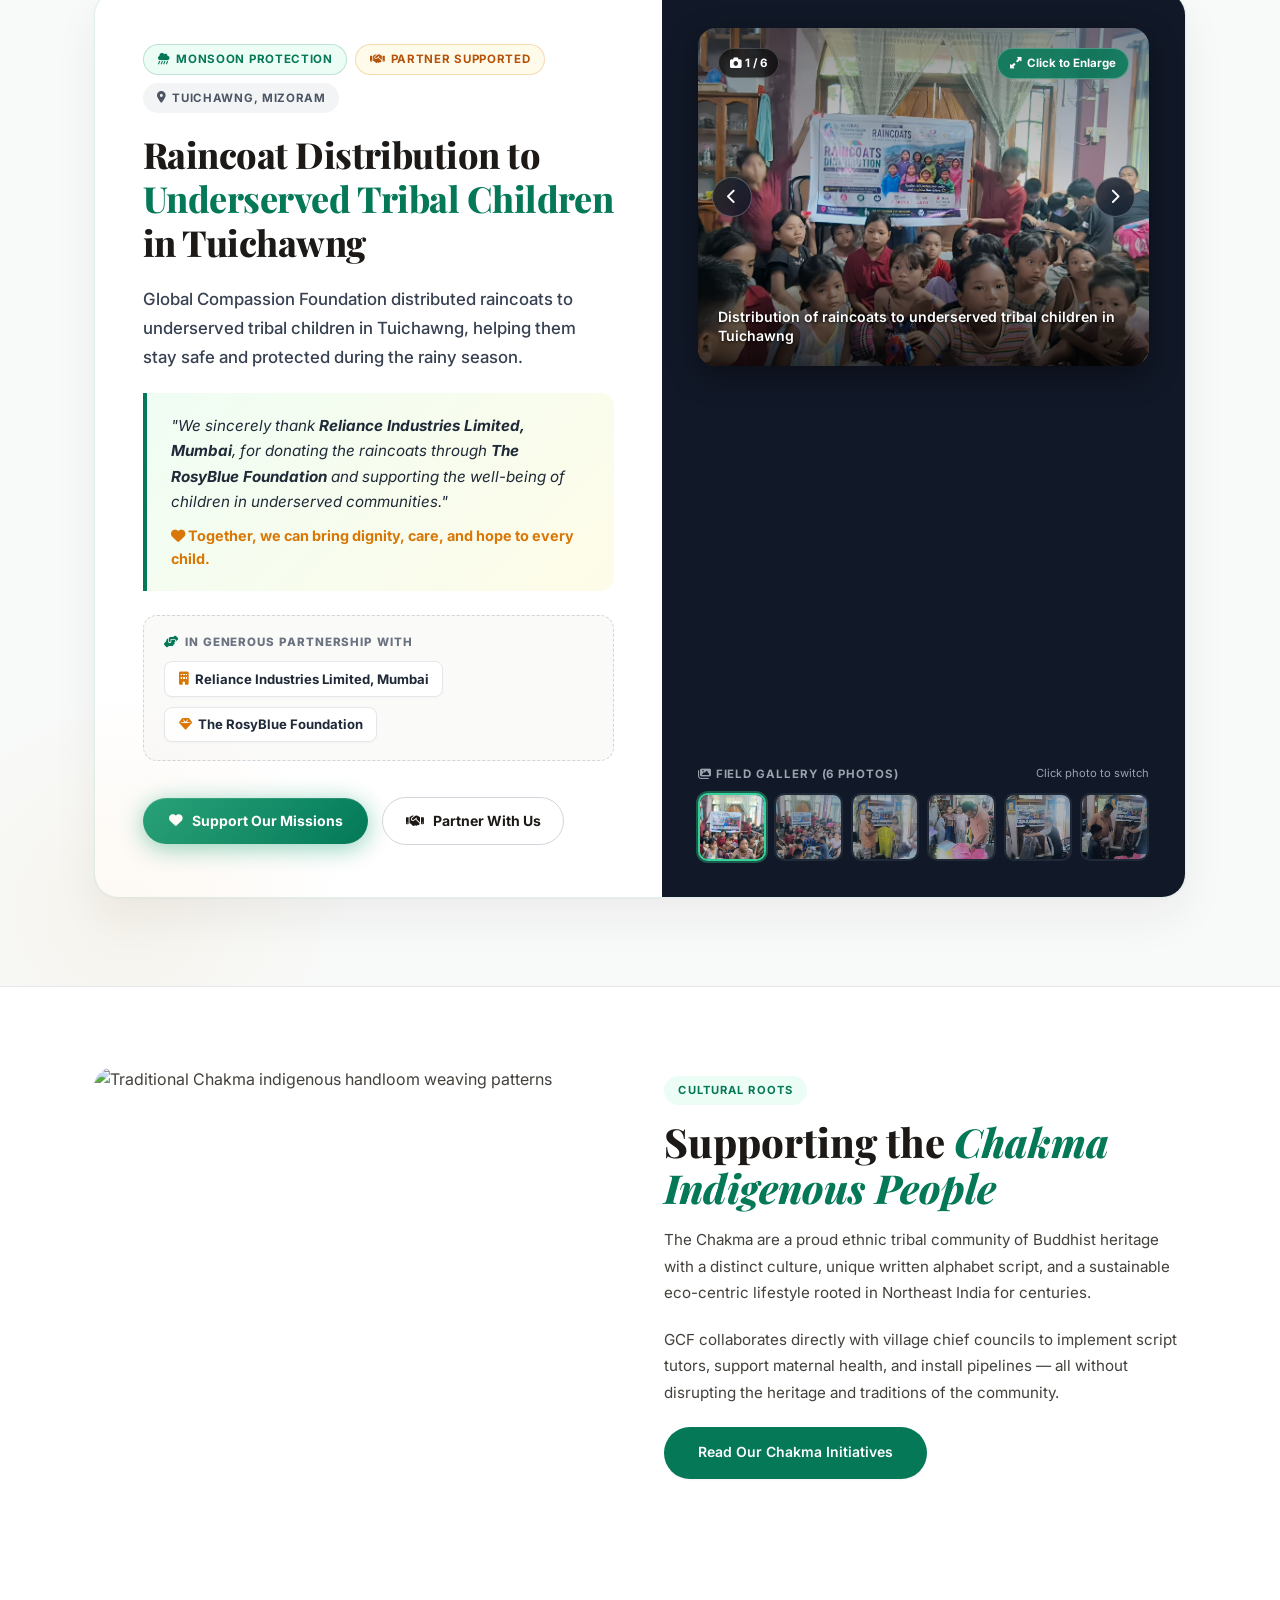
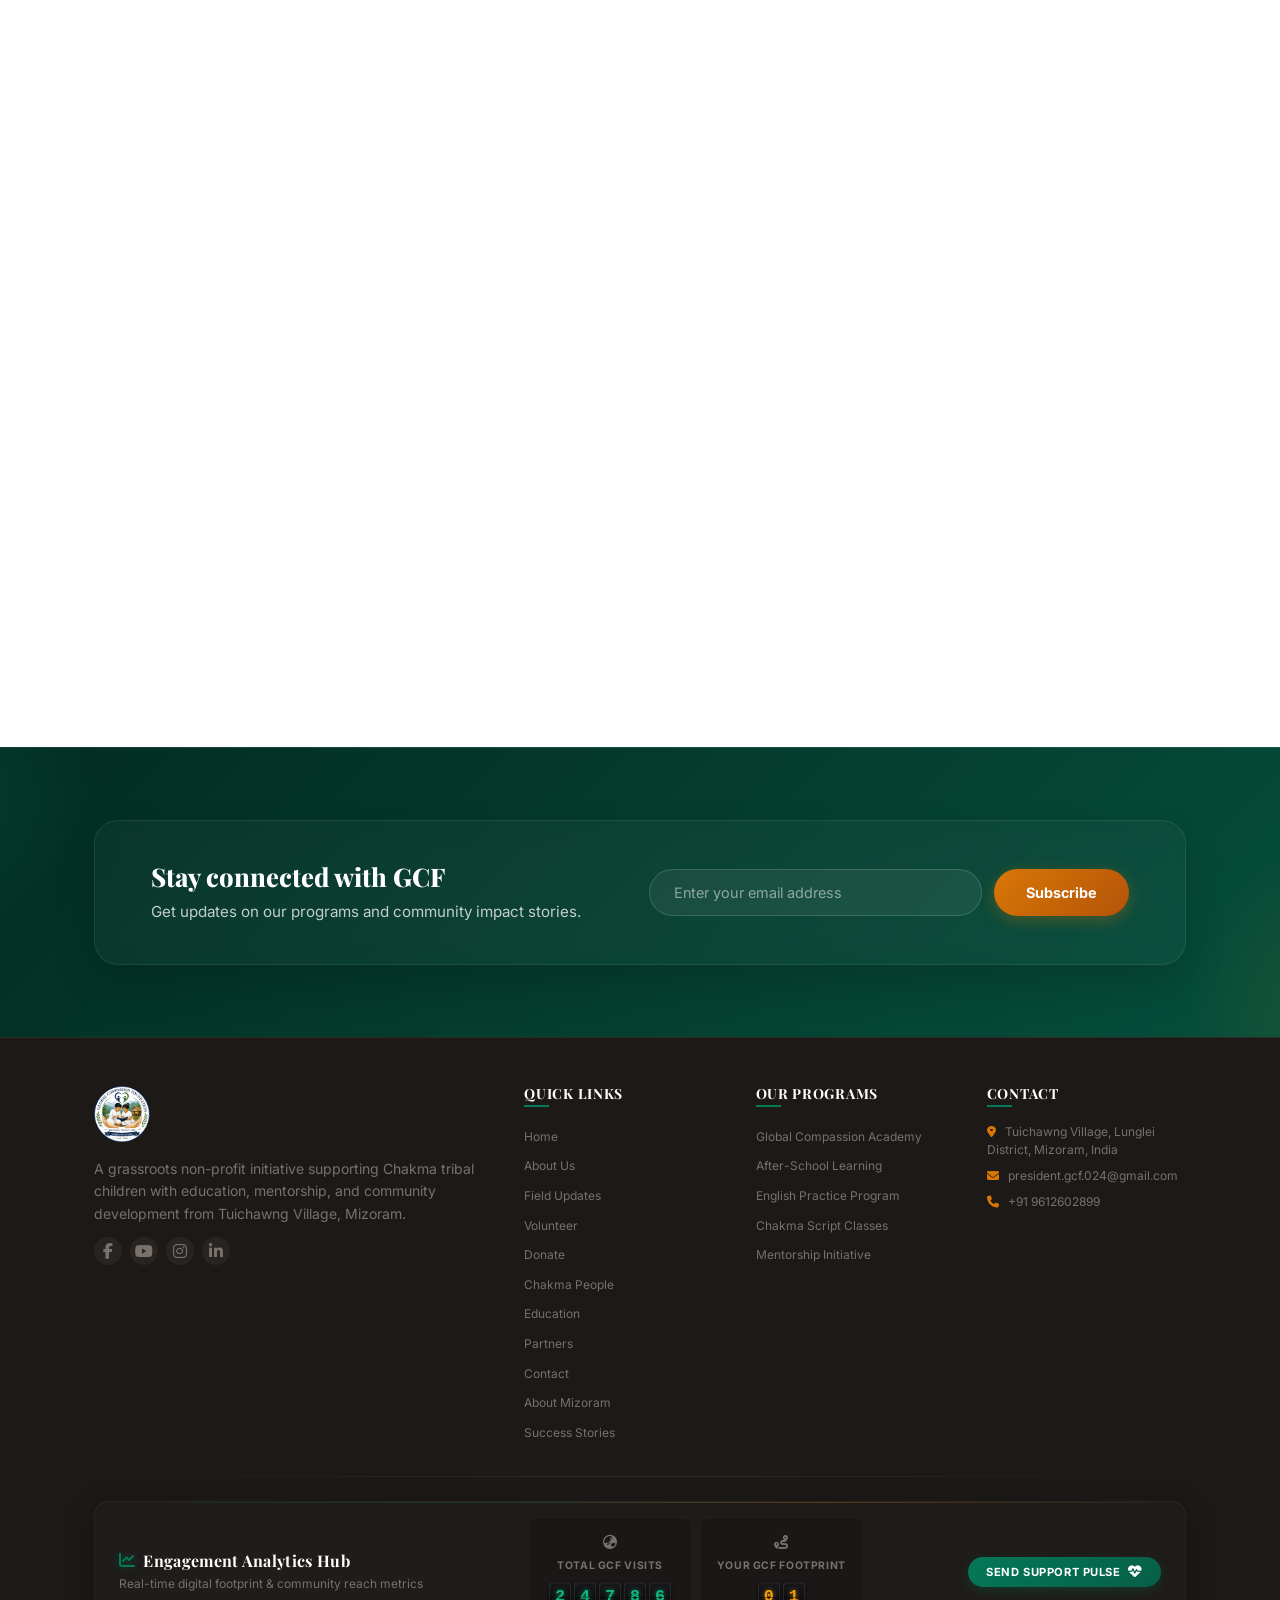
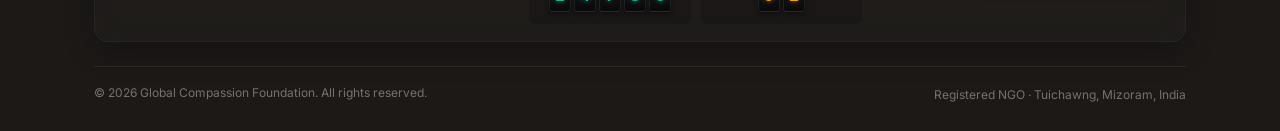
==== commit e6fbee0e: "Add appeal modal, Milaap & PayPal donation integration, and updated project media" ====
--- a/index.html
+++ b/index.html
@@ -1200,34 +1200,35 @@
 
         .project-progress-meta {
             display: flex;
-            justify-content: space-between;
+            justify-content: flex-end;
             align-items: center;
-            margin-bottom: 6px;
+            margin-top: auto;
+            padding-top: 0.75rem;
+            border-top: 1px solid var(--border-light);
         }
 
         .project-progress-pct {
-            font-size: 0.75rem;
+            display: none !important;
+        }
+
+        .project-progress-link {
+            font-size: 0.8rem;
             font-weight: 700;
             color: #047857;
-        }
-
-        .project-progress-link {
-            font-size: 0.75rem;
-            font-weight: 700;
-            color: var(--text-light);
             text-decoration: none;
-            transition: color 0.2s;
+            display: inline-flex;
+            align-items: center;
+            gap: 6px;
+            transition: color 0.2s, transform 0.2s;
         }
 
         .project-progress-link:hover {
-            color: #047857;
+            color: #059669;
+            transform: translateX(3px);
         }
 
         .progress-track {
-            height: 5px;
-            background: var(--border-light);
-            border-radius: 999px;
-            overflow: hidden;
+            display: none !important;
         }
 
         .progress-fill {
@@ -1551,6 +1552,267 @@
 
         .offset-bg {
             background: var(--bg-offset);
+        }
+
+        /* =========================================================
+           FUNDRAISING APPEAL POPUP MODAL (Responsive Mobile/Tablet/Desktop)
+        ========================================================= */
+        .gcf-appeal-modal-overlay {
+            position: fixed;
+            inset: 0;
+            z-index: 99999;
+            background: rgba(10, 15, 12, 0.85);
+            backdrop-filter: blur(8px);
+            -webkit-backdrop-filter: blur(8px);
+            display: flex;
+            align-items: center;
+            justify-content: center;
+            padding: 12px;
+            opacity: 0;
+            visibility: hidden;
+            transition: opacity 0.35s ease, visibility 0.35s ease;
+        }
+
+        .gcf-appeal-modal-overlay.active {
+            opacity: 1;
+            visibility: visible;
+        }
+
+        .gcf-appeal-modal-dialog {
+            position: relative;
+            background: #ffffff;
+            width: 100%;
+            max-width: 580px;
+            max-height: 92vh;
+            border-radius: 20px;
+            box-shadow: 0 25px 60px rgba(0, 0, 0, 0.45), 0 0 0 1px rgba(255, 255, 255, 0.15);
+            display: flex;
+            flex-direction: column;
+            overflow: hidden;
+            transform: scale(0.92) translateY(15px);
+            transition: transform 0.35s cubic-bezier(0.16, 1, 0.3, 1);
+        }
+
+        .gcf-appeal-modal-overlay.active .gcf-appeal-modal-dialog {
+            transform: scale(1) translateY(0);
+        }
+
+        /* Close button - prominent, highly visible, easy to touch on all screens */
+        .gcf-appeal-close-btn {
+            position: absolute;
+            top: 12px;
+            right: 12px;
+            width: 42px;
+            height: 42px;
+            border-radius: 50%;
+            background: #1c1917;
+            color: #ffffff;
+            border: 2px solid rgba(255, 255, 255, 0.4);
+            display: flex;
+            align-items: center;
+            justify-content: center;
+            font-size: 1.15rem;
+            cursor: pointer;
+            z-index: 10;
+            box-shadow: 0 4px 14px rgba(0, 0, 0, 0.35);
+            transition: all 0.25s ease;
+            touch-action: manipulation;
+        }
+
+        .gcf-appeal-close-btn:hover {
+            background: #dc2626;
+            color: #ffffff;
+            transform: scale(1.08) rotate(90deg);
+            border-color: #ffffff;
+        }
+
+        .gcf-appeal-close-btn:focus-visible {
+            outline: 3px solid #d97706;
+            outline-offset: 2px;
+        }
+
+        /* Header */
+        .gcf-appeal-modal-header {
+            background: linear-gradient(135deg, #047857 0%, #065f46 100%);
+            color: white;
+            padding: 1.25rem 3.5rem 1rem 1.25rem;
+            flex-shrink: 0;
+            border-bottom: 1px solid rgba(255, 255, 255, 0.1);
+        }
+
+        .gcf-appeal-pill {
+            display: inline-flex;
+            align-items: center;
+            gap: 6px;
+            background: rgba(255, 255, 255, 0.2);
+            color: #a7f3d0;
+            font-size: 0.7rem;
+            font-weight: 800;
+            text-transform: uppercase;
+            letter-spacing: 0.08em;
+            padding: 3px 10px;
+            border-radius: 999px;
+            margin-bottom: 6px;
+        }
+
+        .gcf-appeal-heading {
+            font-family: var(--font-heading);
+            font-size: 1.15rem;
+            font-weight: 800;
+            line-height: 1.3;
+            margin: 0 0 4px 0;
+            color: #ffffff;
+        }
+
+        .gcf-appeal-sub {
+            font-size: 0.78rem;
+            color: rgba(255, 255, 255, 0.82);
+            margin: 0;
+            line-height: 1.4;
+        }
+
+        /* Scrollable Body */
+        .gcf-appeal-modal-body {
+            overflow-y: auto;
+            -webkit-overflow-scrolling: touch;
+            padding: 12px;
+            background: #f8fafc;
+            flex: 1 1 auto;
+            text-align: center;
+        }
+
+        .gcf-appeal-img-link {
+            display: block;
+            cursor: pointer;
+            border-radius: 12px;
+            overflow: hidden;
+            box-shadow: 0 4px 15px rgba(0, 0, 0, 0.08);
+        }
+
+        .gcf-appeal-img {
+            width: 100%;
+            height: auto;
+            max-height: calc(85vh - 200px);
+            object-fit: contain;
+            display: block;
+            margin: 0 auto;
+            transition: transform 0.3s ease;
+        }
+
+        /* Footer Action Bar */
+        .gcf-appeal-modal-footer {
+            background: #ffffff;
+            padding: 0.9rem 1.25rem;
+            display: flex;
+            flex-wrap: wrap;
+            align-items: center;
+            justify-content: center;
+            gap: 8px;
+            border-top: 1px solid #e2e8f0;
+            flex-shrink: 0;
+        }
+
+        .gcf-appeal-btn-donate {
+            display: inline-flex;
+            align-items: center;
+            gap: 7px;
+            background: #d97706;
+            color: #ffffff;
+            font-weight: 800;
+            font-size: 0.85rem;
+            padding: 0.65rem 1.3rem;
+            border-radius: 999px;
+            text-decoration: none;
+            box-shadow: 0 4px 12px rgba(217, 119, 6, 0.35);
+            transition: all 0.25s ease;
+        }
+
+        .gcf-appeal-btn-donate:hover {
+            background: #b45309;
+            color: #ffffff;
+            transform: translateY(-2px);
+            box-shadow: 0 6px 18px rgba(217, 119, 6, 0.45);
+        }
+
+        .gcf-appeal-btn-alt {
+            display: inline-flex;
+            align-items: center;
+            background: #ecfdf5;
+            color: #047857;
+            font-weight: 700;
+            font-size: 0.82rem;
+            padding: 0.65rem 1.15rem;
+            border-radius: 999px;
+            text-decoration: none;
+            border: 1px solid #a7f3d0;
+            transition: all 0.25s ease;
+        }
+
+        .gcf-appeal-btn-alt:hover {
+            background: #047857;
+            color: #ffffff;
+        }
+
+        .gcf-appeal-btn-later {
+            background: transparent;
+            border: none;
+            color: #64748b;
+            font-size: 0.78rem;
+            font-weight: 600;
+            padding: 0.4rem 0.8rem;
+            cursor: pointer;
+            text-decoration: underline;
+            transition: color 0.2s ease;
+        }
+
+        .gcf-appeal-btn-later:hover {
+            color: #1e293b;
+        }
+
+        /* Mobile & Tablet Responsiveness */
+        @media (max-width: 640px) {
+            .gcf-appeal-modal-dialog {
+                max-width: 95%;
+                max-height: 94vh;
+                border-radius: 16px;
+            }
+
+            .gcf-appeal-modal-header {
+                padding: 1rem 3.2rem 0.85rem 1rem;
+            }
+
+            .gcf-appeal-heading {
+                font-size: 1rem;
+            }
+
+            .gcf-appeal-close-btn {
+                top: 8px;
+                right: 8px;
+                width: 38px;
+                height: 38px;
+                font-size: 1rem;
+            }
+
+            .gcf-appeal-modal-footer {
+                flex-direction: column;
+                gap: 6px;
+                padding: 0.75rem 1rem;
+            }
+
+            .gcf-appeal-btn-donate,
+            .gcf-appeal-btn-alt {
+                width: 100%;
+                justify-content: center;
+                text-align: center;
+                padding: 0.65rem 1rem;
+            }
+        }
+
+        @media (min-width: 641px) and (max-width: 1024px) {
+            .gcf-appeal-modal-dialog {
+                max-width: 540px;
+                max-height: 90vh;
+            }
         }
     </style>
 
@@ -1817,14 +2079,26 @@
                                 </div>
                                 <!-- Slide 3 -->
                                 <div class="hero-slide">
-                                    <img src="https://images.unsplash.com/photo-1542601906990-b4d3fb778b09?q=80&w=700&auto=format&fit=crop"
-                                        alt="Agroforestry & planting trees in Mizoram">
+                                    <img src="assets/images/projects/gcf_images.jpeg"
+                                        alt="Global Compassion Academy school fundraising appeal poster">
                                     <div class="hv5-card-strip">
                                         <div>
-                                            <div class="hv5-card-label">Eco-Development</div>
-                                            <div class="hv5-card-value">Acres Reforested</div>
+                                            <div class="hv5-card-label">School Vision</div>
+                                            <div class="hv5-card-value">Compassion Academy</div>
                                         </div>
-                                        <span class="hv5-card-badge">Sustainability</span>
+                                        <span class="hv5-card-badge" style="background:#d97706;">Milaap Campaign</span>
+                                    </div>
+                                </div>
+                                <!-- Slide 4 -->
+                                <div class="hero-slide">
+                                    <img src="assets/images/projects/enhanc4.jpeg"
+                                        alt="Rural tribal children in village school assembly and classroom">
+                                    <div class="hv5-card-strip">
+                                        <div>
+                                            <div class="hv5-card-label">Field Learning</div>
+                                            <div class="hv5-card-value">Tuichawng Classrooms</div>
+                                        </div>
+                                        <span class="hv5-card-badge">Mizoram Field</span>
                                     </div>
                                 </div>
                             </div>
@@ -1840,6 +2114,7 @@
                                 <span class="hero-slider-dot active" data-slide="0"></span>
                                 <span class="hero-slider-dot" data-slide="1"></span>
                                 <span class="hero-slider-dot" data-slide="2"></span>
+                                <span class="hero-slider-dot" data-slide="3"></span>
                             </div>
                         </div>
 
@@ -2099,24 +2374,16 @@
                     <!-- Project 1 -->
                     <div class="project-card-v4">
                         <div class="project-img-v4">
-                            <span class="project-tag">Forestry</span>
-                            <img src="https://images.unsplash.com/photo-1542601906990-b4d3fb778b09?q=80&w=600&auto=format&fit=crop"
-                                alt="Reforestation site for seedling nursery in Sajek Valley" loading="lazy">
+                            <span class="project-tag" style="background:#d97706; color:white;">Active Appeal</span>
+                            <img src="assets/images/projects/gcf_images.jpeg"
+                                alt="Global Compassion Academy fundraising drive" loading="lazy">
                         </div>
                         <div class="project-body">
-                            <h3 class="project-title-v4">Sajek Valley Nursery</h3>
-                            <p class="project-desc-v4">Community-led seedling nursery to nurture and replant 10,000
-                                native hardwood and fruit trees across denuded mountain slopes.</p>
-                            <div class="project-progress-v4">
-                                <div class="project-progress-meta">
-                                    <span class="project-progress-pct">85% Completed</span>
-                                    <a href="about.html" class="project-progress-link">View Details <i
-                                            class="fas fa-arrow-right"></i></a>
-                                </div>
-                                <div class="progress-track">
-                                    <div class="progress-fill animate-progress" data-progress="85" style="width:0%">
-                                    </div>
-                                </div>
+                            <h3 class="project-title-v4">Global Compassion Academy</h3>
+                            <p class="project-desc-v4">A proposed value-based, inclusive charitable school for underprivileged Chakma tribal children in Tuichawng and 25 remote villages.</p>
+                            <div class="project-progress-meta">
+                                <a href="education.html" class="project-progress-link">View Details <i
+                                        class="fas fa-arrow-right"></i></a>
                             </div>
                         </div>
                     </div>
@@ -2125,22 +2392,15 @@
                     <div class="project-card-v4">
                         <div class="project-img-v4">
                             <span class="project-tag">Education</span>
-                            <img src="assets/images/projects/classroom1.jpg" alt="Underprivileged students learning native Chakma script in Sajek school class" loading="lazy">
+                            <img src="assets/images/projects/enhanc4.jpeg" alt="Rural children attending village school assembly and learning in rustic wooden classroom in Tuichawng" loading="lazy">
                         </div>
                         <div class="project-body">
                             <h3 class="project-title-v4">Chakma Script Schools</h3>
                             <p class="project-desc-v4">Creating native-language textbooks and providing tutor stipends
                                 for script literacy classes across 12 villages, preserving a dying alphabet.</p>
-                            <div class="project-progress-v4">
-                                <div class="project-progress-meta">
-                                    <span class="project-progress-pct">60% Completed</span>
-                                    <a href="chakma.html" class="project-progress-link">View Details <i
-                                            class="fas fa-arrow-right"></i></a>
-                                </div>
-                                <div class="progress-track">
-                                    <div class="progress-fill animate-progress" data-progress="60" style="width:0%">
-                                    </div>
-                                </div>
+                            <div class="project-progress-meta">
+                                <a href="chakma.html" class="project-progress-link">View Details <i
+                                        class="fas fa-arrow-right"></i></a>
                             </div>
                         </div>
                     </div>
@@ -2155,16 +2415,9 @@
                             <h3 class="project-title-v4">Ruma Gravity Pipes</h3>
                             <p class="project-desc-v4">4.5km gravity aqueduct pipeline from highland springs delivering
                                 clean, filtered water access directly to 150 local households.</p>
-                            <div class="project-progress-v4">
-                                <div class="project-progress-meta">
-                                    <span class="project-progress-pct">95% Completed</span>
-                                    <a href="chakma.html" class="project-progress-link">View Details <i
-                                            class="fas fa-arrow-right"></i></a>
-                                </div>
-                                <div class="progress-track">
-                                    <div class="progress-fill animate-progress" data-progress="95" style="width:0%">
-                                    </div>
-                                </div>
+                            <div class="project-progress-meta">
+                                <a href="chakma.html" class="project-progress-link">View Details <i
+                                        class="fas fa-arrow-right"></i></a>
                             </div>
                         </div>
                     </div>
@@ -2325,57 +2578,6 @@
             </div>
         </section>
 
-        <!-- ================================================
-             SECTION 8 — TESTIMONIALS
-        ================================================ -->
-        <section id="testimonials" class="testimonials-section reveal">
-            <div class="container">
-                <div class="sec-header-centered">
-                    <span class="sec-eyebrow">Voices from the Field</span>
-                    <h2 class="sec-title">What People <span>Are Saying</span></h2>
-                    <p class="sec-desc">Feedback from local village heads, dedicated volunteers, and our trusted global
-                        partners.</p>
-                </div>
-
-                <div class="testimonials-grid">
-                    <!-- Testimonial 1 -->
-                    <div class="testimonial-card-v4">
-                        <div class="testimonial-quote-icon">"</div>
-                        <p class="testimonial-text-v4">Before GCF laid down the gravity pipelines, our youth had to
-                            climb down deep ravines daily to carry heavy water containers. Today, clean running water
-                            flows right in our village center.</p>
-                        <div class="testimonial-author-v4">
-                            <span class="testimonial-name-v4">Jyoti Chakma</span>
-                            <span class="testimonial-role-v4">Village Elder, Ruma Sub-district</span>
-                        </div>
-                    </div>
-
-                    <!-- Testimonial 2 -->
-                    <div class="testimonial-card-v4">
-                        <div class="testimonial-quote-icon">"</div>
-                        <p class="testimonial-text-v4">Working as a volunteering script teacher with GCF has been an
-                            incredible experience. We are helping children read and write in our ancestral script,
-                            preserving our unique literature for generations.</p>
-                        <div class="testimonial-author-v4">
-                            <span class="testimonial-name-v4">Pranab Chakma</span>
-                            <span class="testimonial-role-v4">GCF Volunteer Script Tutor</span>
-                        </div>
-                    </div>
-
-                    <!-- Testimonial 3 -->
-                    <div class="testimonial-card-v4">
-                        <div class="testimonial-quote-icon">"</div>
-                        <p class="testimonial-text-v4">Their direct funding approach is what made me a donor. Seeing
-                            exactly where my contributions are deployed — from PVC pipes to classroom books — gives me
-                            complete confidence in GCF.</p>
-                        <div class="testimonial-author-v4">
-                            <span class="testimonial-name-v4">Sarah Jenkins</span>
-                            <span class="testimonial-role-v4">Monthly GCF Donor, United Kingdom</span>
-                        </div>
-                    </div>
-                </div>
-            </div>
-        </section>
 
         <!-- ================================================
              SECTION 9 — CTA
@@ -2405,11 +2607,18 @@
                     <div class="cta-card-v4 amber">
                         <div class="cta-card-icon"><i class="fas fa-heart"></i></div>
                         <h3 class="cta-card-title">Make a Donation</h3>
-                        <p class="cta-card-desc">100% of your contributions go directly to purchase school kits,
-                            learning materials, mentorship tools, and community support resources.</p>
-                        <a href="donate.html" class="cta-btn-amber">
-                            Donate Today <i class="fas fa-arrow-right"></i>
-                        </a>
+                        <p class="cta-card-desc">100% of your contributions directly support school kits and field projects. You can also give via our verified crowdfunding campaign.</p>
+                        <div style="display: flex; flex-wrap: wrap; gap: 0.6rem; margin-top: auto;">
+                            <a href="http://m-lp.co/economic-16?utm_medium=campaign_page_share&utm_source=copy" target="_blank" rel="noopener noreferrer" class="cta-btn-amber" style="background: #b45309;">
+                                <i class="fas fa-hand-holding-heart"></i> Milaap Fundraiser <i class="fas fa-arrow-up-right-from-square" style="font-size: 0.75rem;"></i>
+                            </a>
+                            <a href="https://www.paypal.com/ncp/payment/W2ST2ZTYUXNJQ" target="_blank" rel="noopener noreferrer" class="cta-btn-amber" style="background: #0070ba;">
+                                <i class="fab fa-paypal"></i> PayPal (USD) <i class="fas fa-arrow-up-right-from-square" style="font-size: 0.75rem;"></i>
+                            </a>
+                            <a href="donate.html" class="cta-btn-amber" style="background: rgba(255, 255, 255, 0.15); border: 1.5px solid rgba(255, 255, 255, 0.35);">
+                                Direct UPI / Bank <i class="fas fa-arrow-right"></i>
+                            </a>
+                        </div>
                     </div>
                 </div>
             </div>
@@ -2574,8 +2783,45 @@
             </div>
         </div>
 
-        <div class="gcf-lightbox-footer" id="modal-caption">
-            Distribution of raincoats to underserved tribal children in Tuichawng
+    <!-- ================================================
+         POPUP APPEAL MODAL (Displays on Website Load)
+    ================================================ -->
+    <div class="gcf-appeal-modal-overlay" id="gcf-appeal-modal" role="dialog" aria-modal="true" aria-labelledby="gcf-appeal-title" aria-hidden="true" style="display: none;">
+        <div class="gcf-appeal-modal-dialog">
+            <!-- Close Button (Positioned top-right, highly accessible on mobile/tablet/desktop) -->
+            <button type="button" class="gcf-appeal-close-btn" id="gcf-appeal-close" aria-label="Close fundraising appeal modal">
+                <i class="fas fa-times"></i>
+            </button>
+
+            <!-- Modal Header -->
+            <div class="gcf-appeal-modal-header">
+                <span class="gcf-appeal-pill"><i class="fas fa-heart"></i> Official Appeal</span>
+                <h3 id="gcf-appeal-title" class="gcf-appeal-heading">Help Bring Education &amp; Hope to Chakma Children</h3>
+                <p class="gcf-appeal-sub">Official Fundraising Appeal &bull; Global Compassion Foundation, Mizoram</p>
+            </div>
+
+            <!-- Scrollable Modal Body -->
+            <div class="gcf-appeal-modal-body">
+                <a href="http://m-lp.co/economic-16?utm_medium=campaign_page_share&utm_source=copy" target="_blank" rel="noopener noreferrer" title="Click to view and donate on Milaap" class="gcf-appeal-img-link">
+                    <img src="assets/images/appeal/appelData.jpeg" alt="Fundraising Appeal - Help Bring Education and Hope to Chakma Children in Remote Villages of Mizoram" class="gcf-appeal-img" loading="eager">
+                </a>
+            </div>
+
+            <!-- Sticky Action Footer -->
+            <div class="gcf-appeal-modal-footer">
+                <a href="http://m-lp.co/economic-16?utm_medium=campaign_page_share&utm_source=copy" target="_blank" rel="noopener noreferrer" class="gcf-appeal-btn-donate">
+                    <i class="fas fa-hand-holding-heart"></i> Donate on Milaap Fundraiser <i class="fas fa-arrow-up-right-from-square"></i>
+                </a>
+                <a href="https://www.paypal.com/ncp/payment/W2ST2ZTYUXNJQ" target="_blank" rel="noopener noreferrer" class="gcf-appeal-btn-alt" style="border-color: #0070ba; color: #0070ba; background: #f0f7fc;">
+                    <i class="fab fa-paypal"></i> PayPal (USD) <i class="fas fa-arrow-up-right-from-square" style="font-size: 0.75rem;"></i>
+                </a>
+                <a href="donate.html" class="gcf-appeal-btn-alt">
+                    Direct Bank / UPI Giving
+                </a>
+                <button type="button" class="gcf-appeal-btn-later" id="gcf-appeal-dismiss">
+                    Remind Me Later
+                </button>
+            </div>
         </div>
     </div>
 
@@ -2723,6 +2969,62 @@
                 }
             });
 
+            // ---- Fundraising Appeal Popup Modal on Load ----
+            const appealModal = document.getElementById('gcf-appeal-modal');
+            const appealCloseBtn = document.getElementById('gcf-appeal-close');
+            const appealDismissBtn = document.getElementById('gcf-appeal-dismiss');
+
+            function openAppealModal() {
+                if (!appealModal) return;
+                appealModal.style.display = 'flex';
+                // Trigger smooth CSS animation
+                requestAnimationFrame(() => {
+                    requestAnimationFrame(() => {
+                        appealModal.classList.add('active');
+                        appealModal.setAttribute('aria-hidden', 'false');
+                    });
+                });
+                document.body.style.overflow = 'hidden';
+            }
+
+            function closeAppealModal() {
+                if (!appealModal) return;
+                appealModal.classList.remove('active');
+                appealModal.setAttribute('aria-hidden', 'true');
+                document.body.style.overflow = '';
+                setTimeout(() => {
+                    appealModal.style.display = 'none';
+                }, 350);
+                // Save session dismissal
+                sessionStorage.setItem('gcf_appeal_modal_closed', 'true');
+            }
+
+            if (appealModal) {
+                // Automatically display modal when website is loaded
+                if (!sessionStorage.getItem('gcf_appeal_modal_closed')) {
+                    setTimeout(openAppealModal, 600);
+                }
+
+                if (appealCloseBtn) {
+                    appealCloseBtn.addEventListener('click', closeAppealModal);
+                }
+                if (appealDismissBtn) {
+                    appealDismissBtn.addEventListener('click', closeAppealModal);
+                }
+                // Close when clicking outside on backdrop
+                appealModal.addEventListener('click', (e) => {
+                    if (e.target === appealModal) {
+                        closeAppealModal();
+                    }
+                });
+                // Close on ESC key press
+                document.addEventListener('keydown', (e) => {
+                    if (e.key === 'Escape' && appealModal.classList.contains('active')) {
+                        closeAppealModal();
+                    }
+                });
+            }
+
         });
     </script>
 </body>
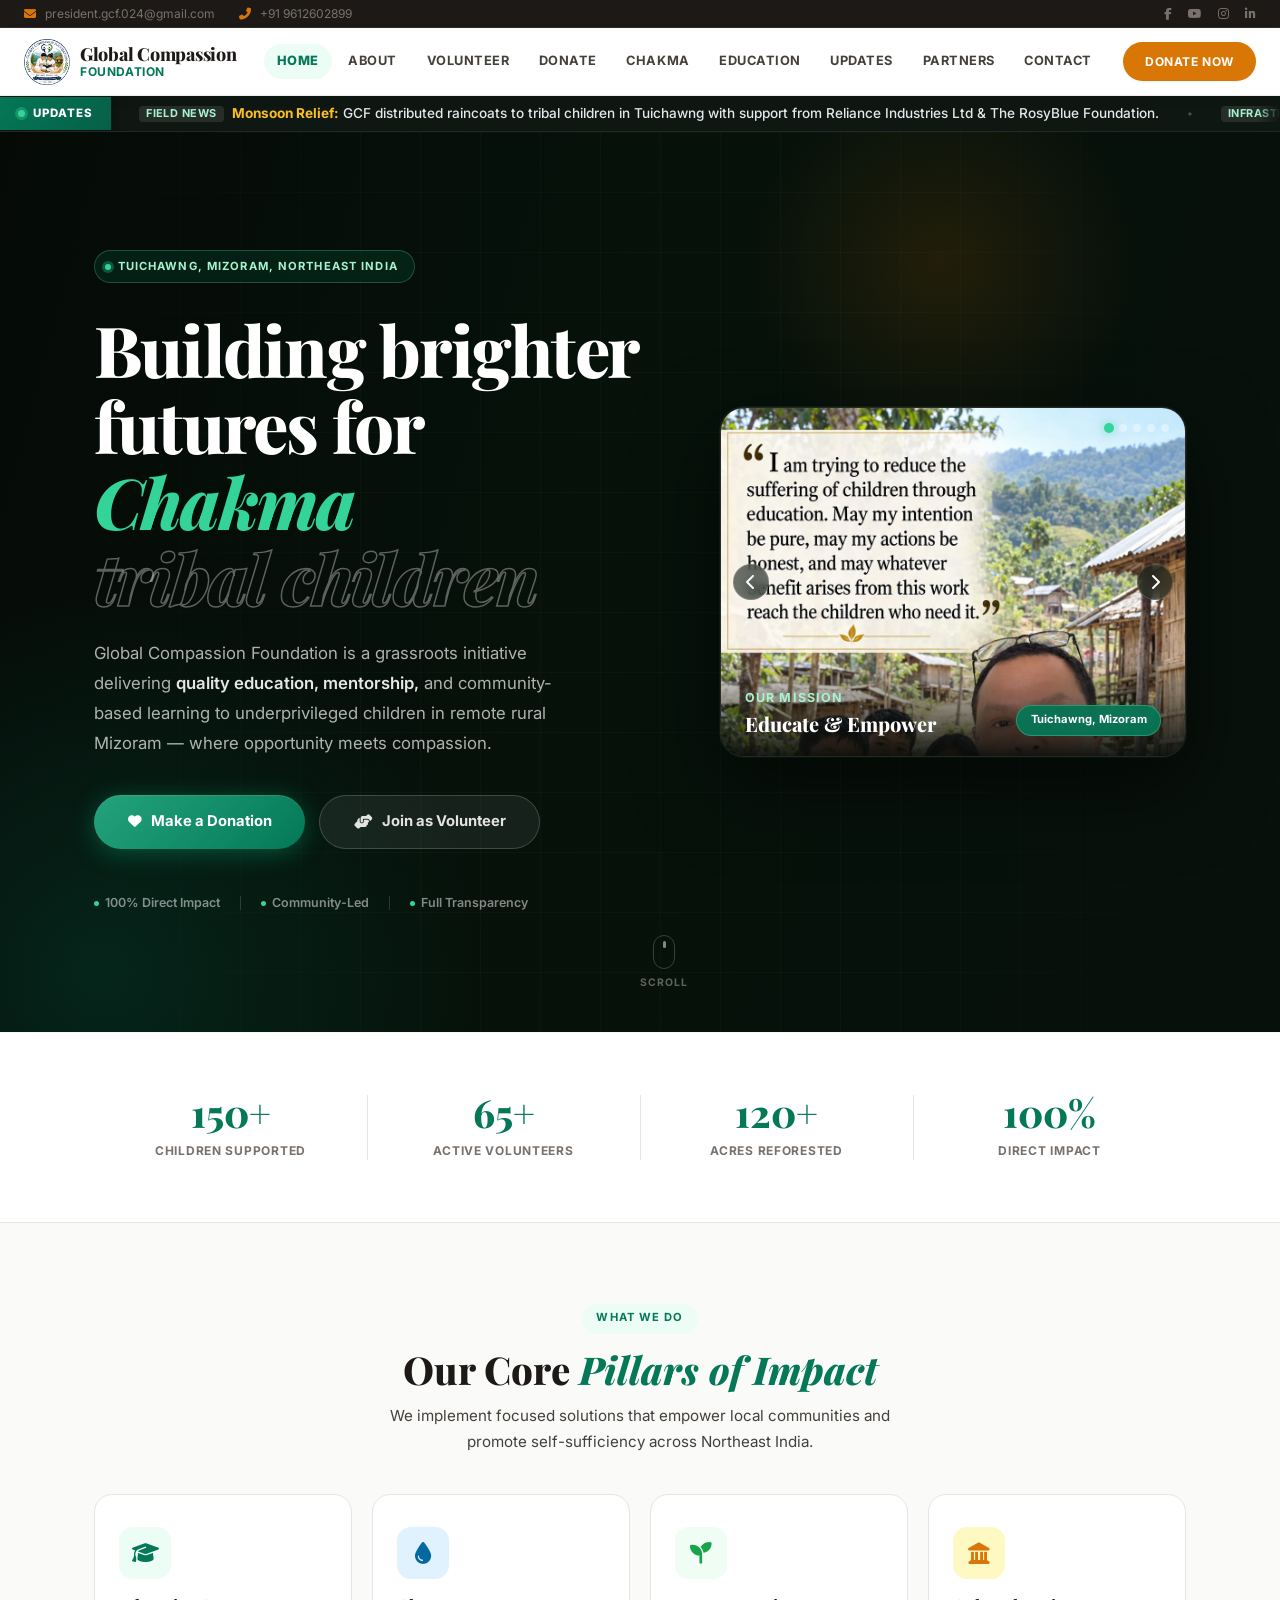
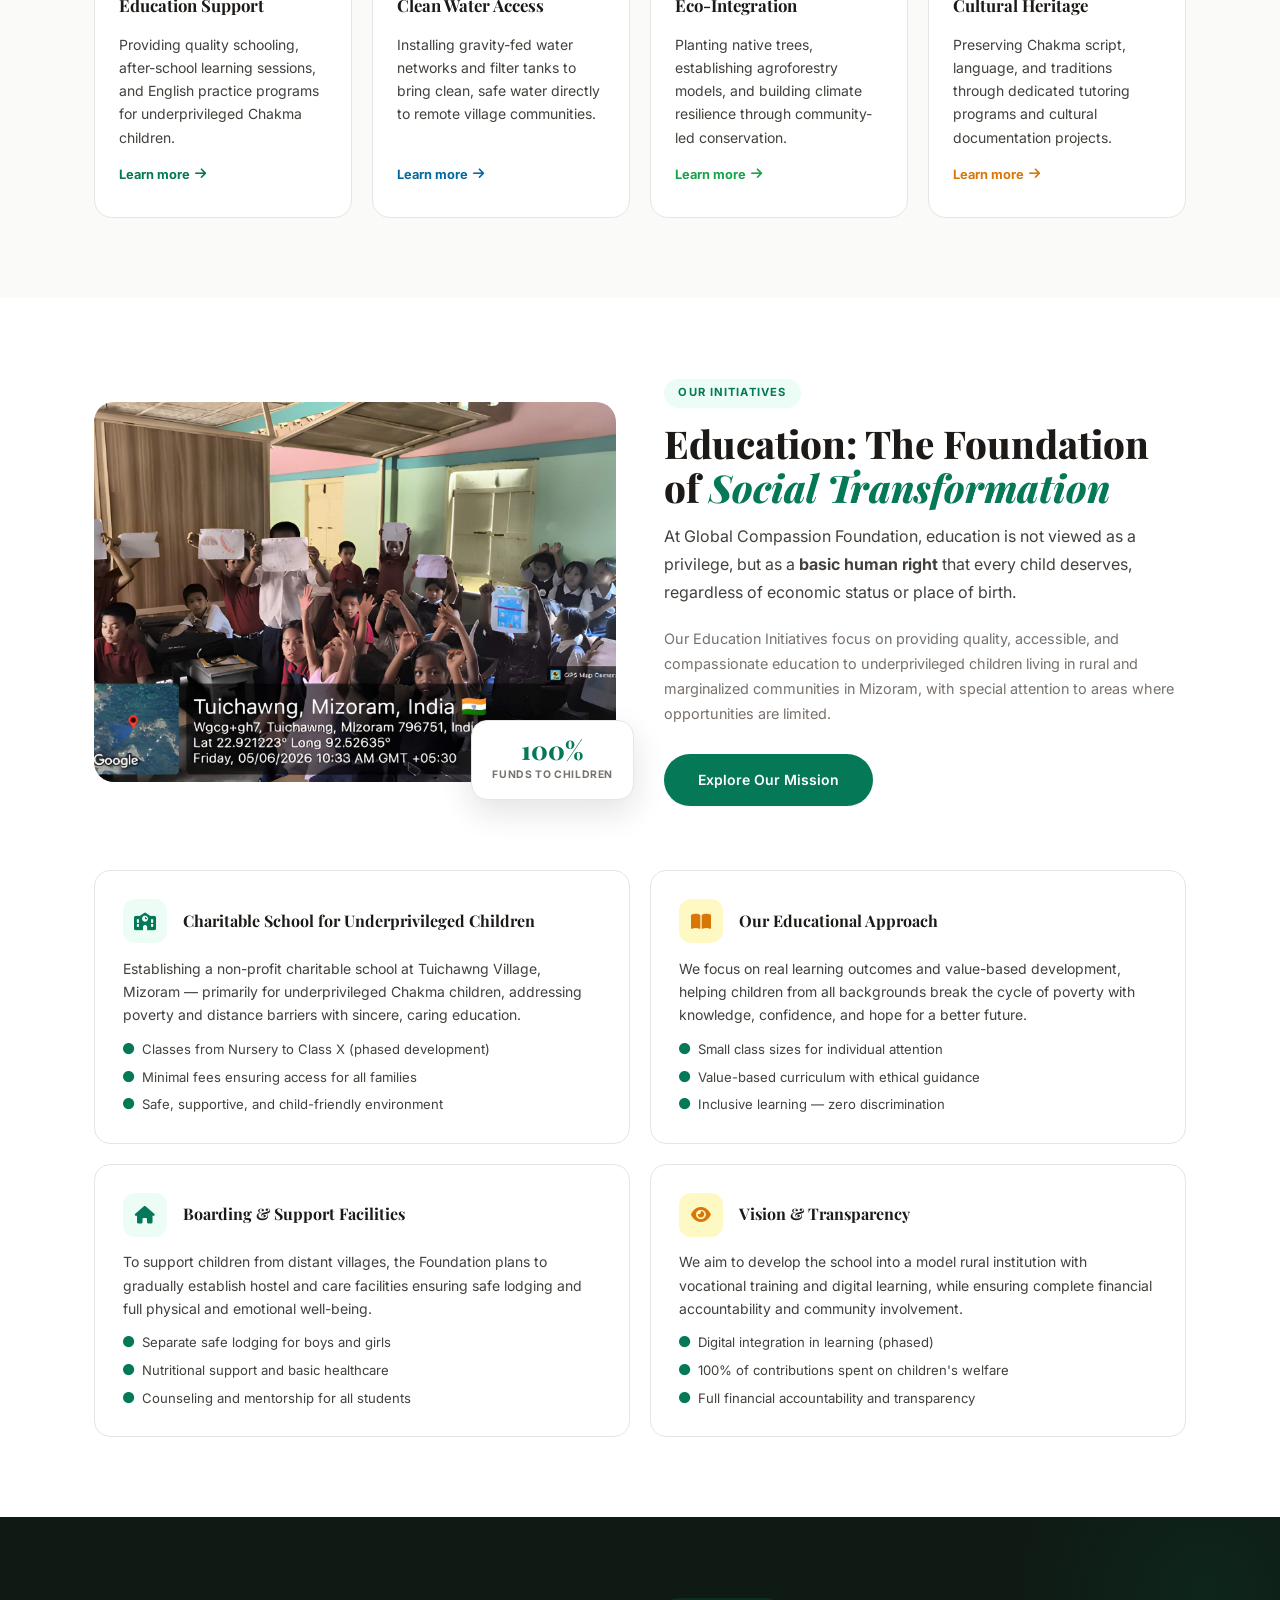
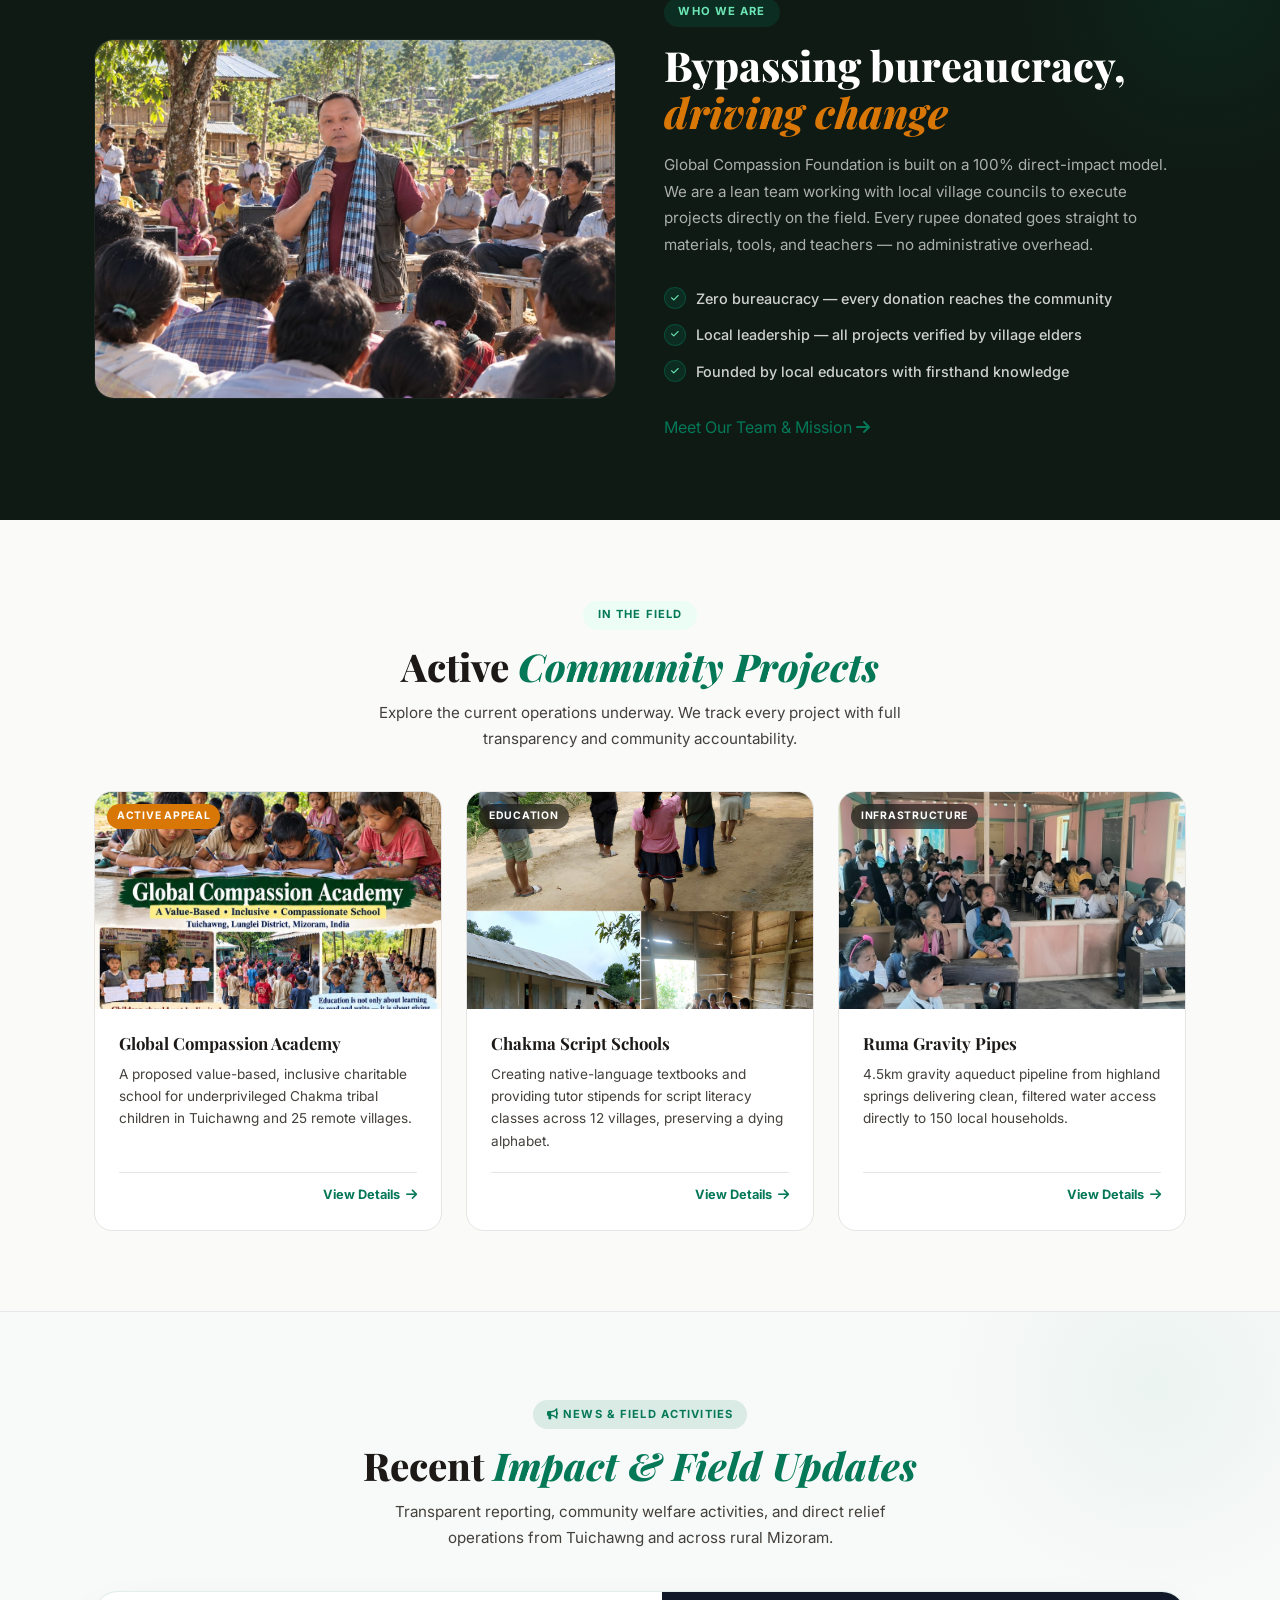
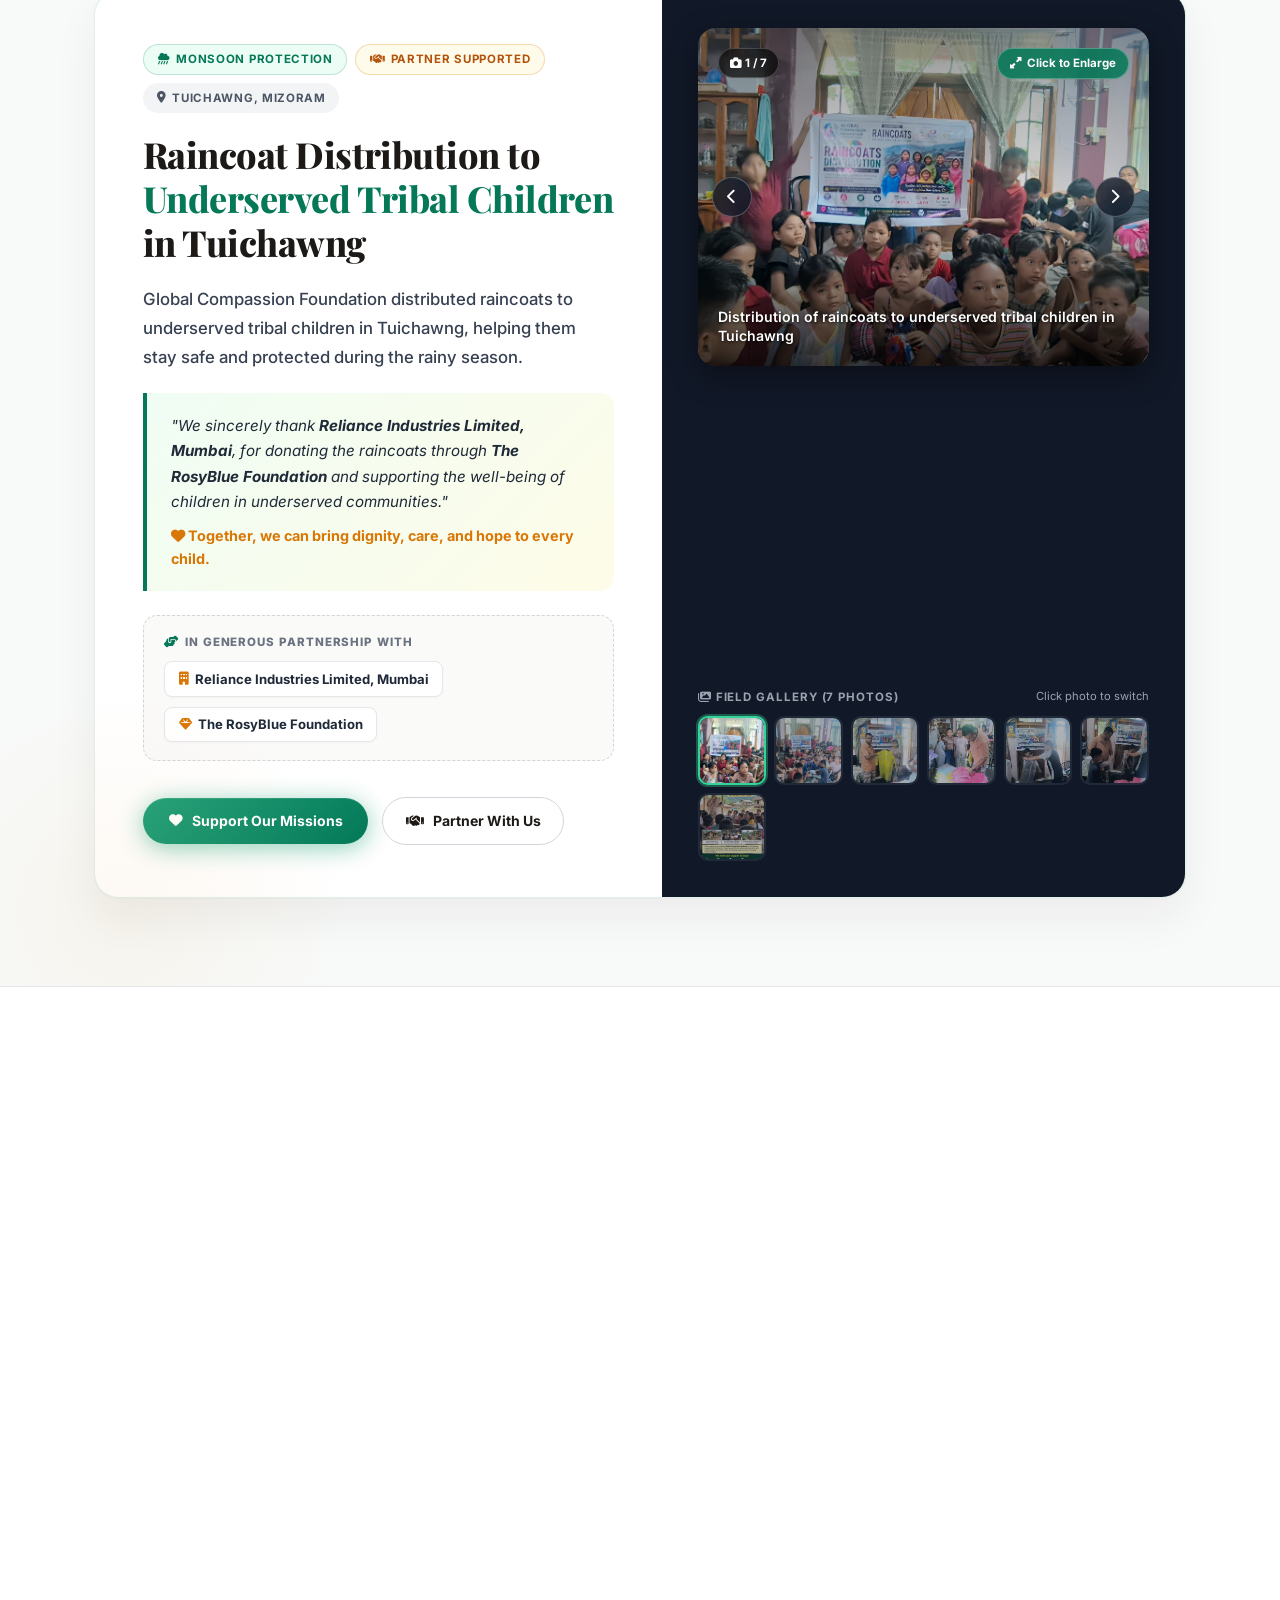
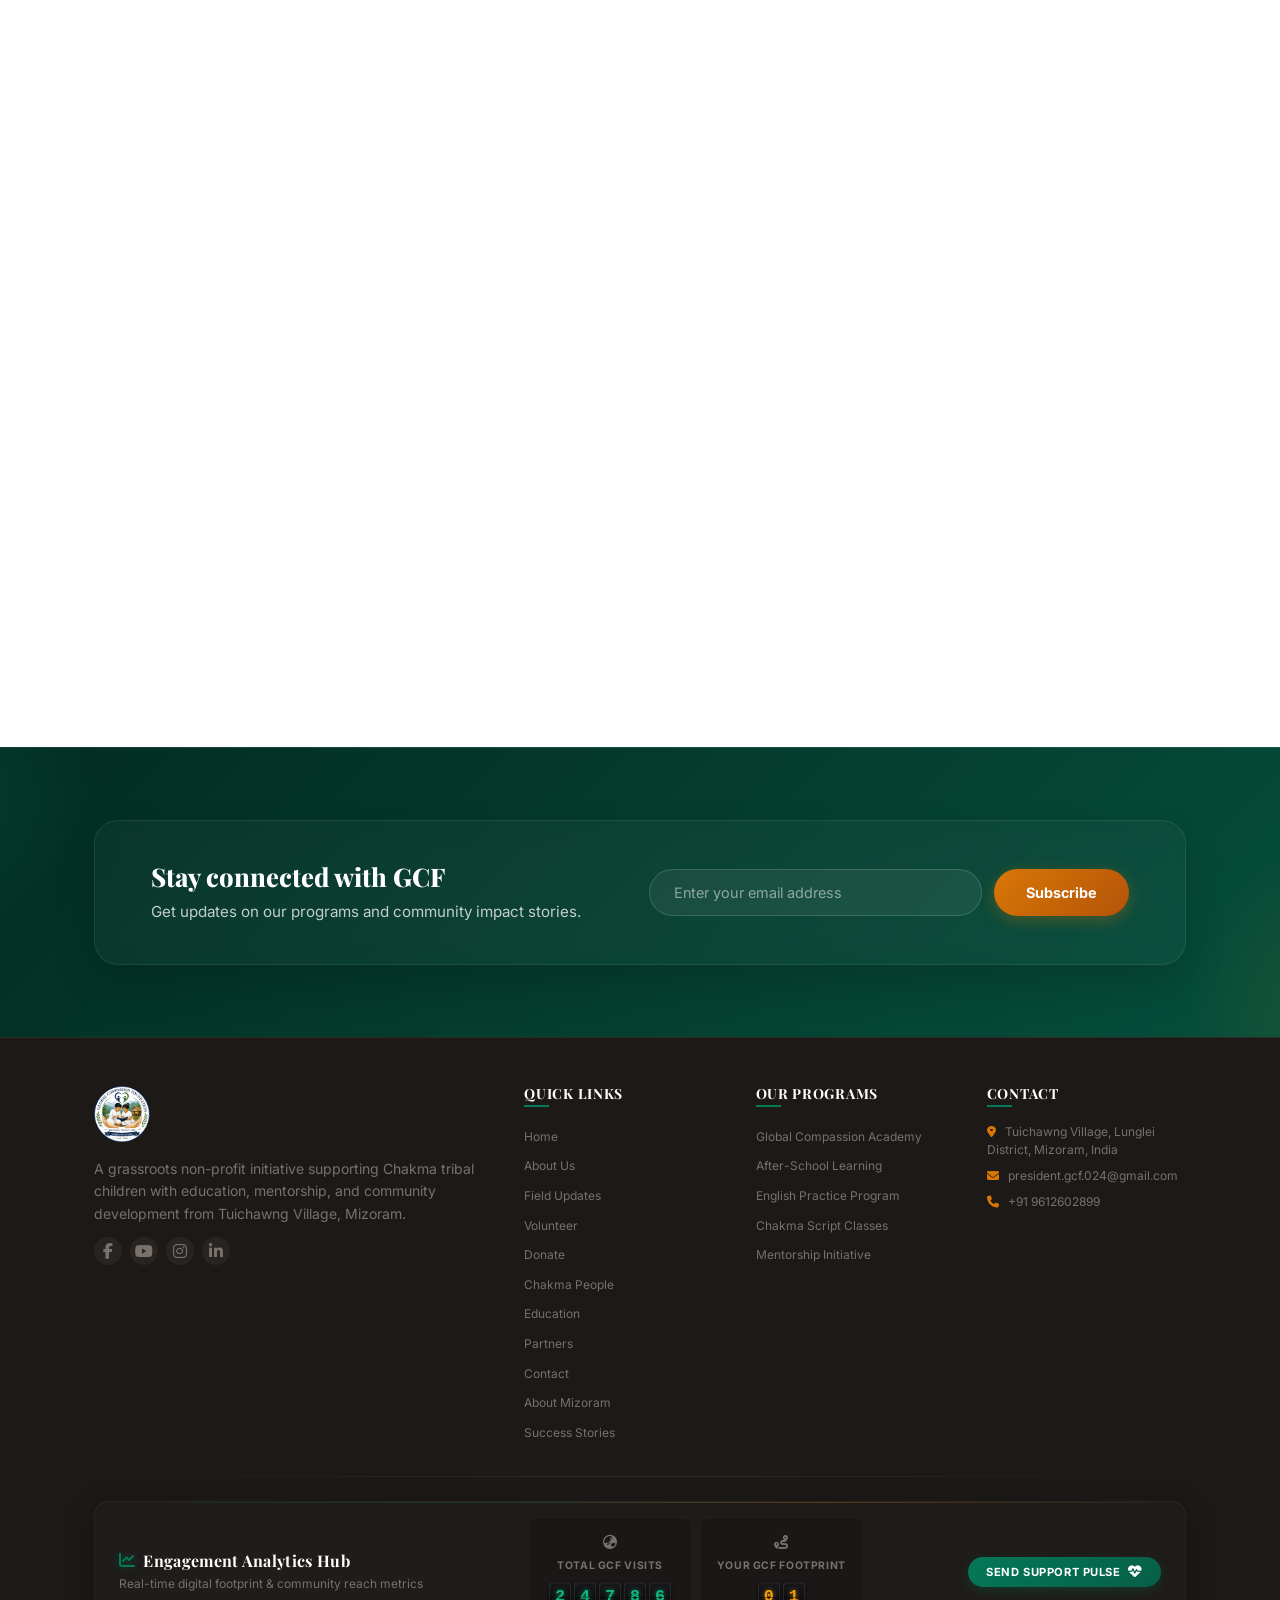
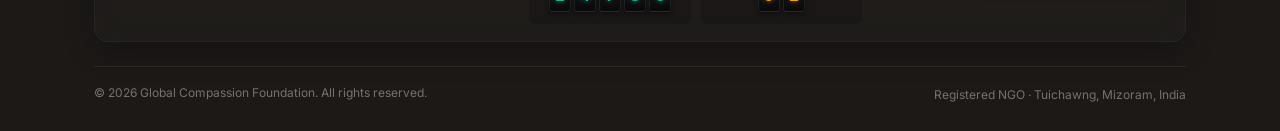
==== commit 45ef07ef: "feat: integrate mailProfile, rmsGCFSectory, communitygeather, and gcfHelp images across hero, team, " ====
--- a/index.html
+++ b/index.html
@@ -2053,19 +2053,32 @@
                         <!-- Main image card (now a slider) -->
                         <div class="hv5-main-card">
                             <div class="hero-slider-container">
-                                <!-- Slide 1 -->
+                                <!-- Slide 1 (Featured Founder & Children) -->
                                 <div class="hero-slide active">
-                                    <img src="assets/images/projects/enhanc1.jpg"
-                                        alt="GCF volunteers working with Chakma children">
+                                    <img src="assets/images/hero/mailProfile.jpeg"
+                                        alt="Mr. Sudip Chakma with Chakma tribal children in Mizoram"
+                                        style="object-position: center top;">
                                     <div class="hv5-card-strip">
                                         <div>
                                             <div class="hv5-card-label">Our Mission</div>
                                             <div class="hv5-card-value">Educate &amp; Empower</div>
                                         </div>
+                                        <span class="hv5-card-badge">Tuichawng, Mizoram</span>
+                                    </div>
+                                </div>
+                                <!-- Slide 2 -->
+                                <div class="hero-slide">
+                                    <img src="assets/images/projects/enhanc1.jpg"
+                                        alt="GCF volunteers working with Chakma children">
+                                    <div class="hv5-card-strip">
+                                        <div>
+                                            <div class="hv5-card-label">Field Action</div>
+                                            <div class="hv5-card-value">Community Mentorship</div>
+                                        </div>
                                         <span class="hv5-card-badge">Since 2022</span>
                                     </div>
                                 </div>
-                                <!-- Slide 2 -->
+                                <!-- Slide 3 -->
                                 <div class="hero-slide">
                                     <img src="assets/images/projects/enhanc2.jpg"
                                         alt="Rural children studying in Mizoram">
@@ -2077,7 +2090,7 @@
                                         <span class="hv5-card-badge">Infrastructure</span>
                                     </div>
                                 </div>
-                                <!-- Slide 3 -->
+                                <!-- Slide 4 -->
                                 <div class="hero-slide">
                                     <img src="assets/images/projects/gcf_images.jpeg"
                                         alt="Global Compassion Academy school fundraising appeal poster">
@@ -2089,7 +2102,7 @@
                                         <span class="hv5-card-badge" style="background:#d97706;">Milaap Campaign</span>
                                     </div>
                                 </div>
-                                <!-- Slide 4 -->
+                                <!-- Slide 5 -->
                                 <div class="hero-slide">
                                     <img src="assets/images/projects/enhanc4.jpeg"
                                         alt="Rural tribal children in village school assembly and classroom">
@@ -2115,6 +2128,7 @@
                                 <span class="hero-slider-dot" data-slide="1"></span>
                                 <span class="hero-slider-dot" data-slide="2"></span>
                                 <span class="hero-slider-dot" data-slide="3"></span>
+                                <span class="hero-slider-dot" data-slide="4"></span>
                             </div>
                         </div>
 
@@ -2325,7 +2339,7 @@
             <div class="container">
                 <div class="about-strip-inner">
                     <div class="about-strip-img">
-                        <img src="assets/images/projects/teamDisplay.jpeg" alt="Volunteers working with GCF community" loading="lazy">
+                        <img src="assets/images/partners/communitygeather.jpeg" alt="Tuichawng village community gathering and consultation with Global Compassion Foundation leaders" loading="lazy">
                     </div>
                     <div class="about-strip-text">
                         <span class="sec-eyebrow" style="background:rgba(4,120,87,0.2); color:#6ee7b7;">Who We
@@ -2495,7 +2509,7 @@
                             <div class="update-stage-overlay">
                                 <div class="update-stage-top">
                                     <span class="update-photo-count-badge" id="update-photo-counter">
-                                        <i class="fas fa-camera"></i> <span id="current-photo-num">1</span> / 6
+                                        <i class="fas fa-camera"></i> <span id="current-photo-num">1</span> / 7
                                     </span>
                                     <span class="update-zoom-hint">
                                         <i class="fas fa-expand-alt"></i> Click to Enlarge
@@ -2516,10 +2530,10 @@
                             </div>
                         </div>
 
-                        <!-- 6 Photo Thumbnails Grid -->
+                        <!-- 7 Photo Thumbnails Grid -->
                         <div class="update-thumbs-container">
                             <div class="update-thumbs-header">
-                                <span class="update-thumbs-title"><i class="fas fa-images"></i> Field Gallery (6 Photos)</span>
+                                <span class="update-thumbs-title"><i class="fas fa-images"></i> Field Gallery (7 Photos)</span>
                                 <span style="font-size:0.7rem; color:#9ca3af;">Click photo to switch</span>
                             </div>
                             <div class="update-thumbs-grid" id="update-thumbnails">
@@ -2540,6 +2554,9 @@
                                 </button>
                                 <button type="button" class="update-thumb-btn" data-index="5" data-src="assets/images/Updates/6.jpg" data-caption="Community togetherness and heartfelt gratitude in Tuichawng, Mizoram" aria-label="View photo 6">
                                     <img src="assets/images/Updates/6.jpg" alt="Tuichawng Raincoat Distribution 6" loading="lazy">
+                                </button>
+                                <button type="button" class="update-thumb-btn" data-index="6" data-src="assets/images/Updates/gcfHelp.jpeg" data-caption="Direct community assistance and relief support for families and children in Tuichawng" aria-label="View photo 7">
+                                    <img src="assets/images/Updates/gcfHelp.jpeg" alt="Global Compassion Foundation Community Help in Tuichawng" loading="lazy">
                                 </button>
                             </div>
                         </div>
@@ -2762,7 +2779,7 @@
             <div class="gcf-lightbox-title">
                 <i class="fas fa-cloud-showers-heavy" style="color:#34d399;"></i>
                 <span>Tuichawng Raincoat Distribution</span>
-                <span class="gcf-lightbox-counter" id="modal-counter">1 / 6</span>
+                <span class="gcf-lightbox-counter" id="modal-counter">1 / 7</span>
             </div>
             <button type="button" class="gcf-lightbox-close" id="modal-close-btn" aria-label="Close fullscreen view">
                 <i class="fas fa-times"></i>
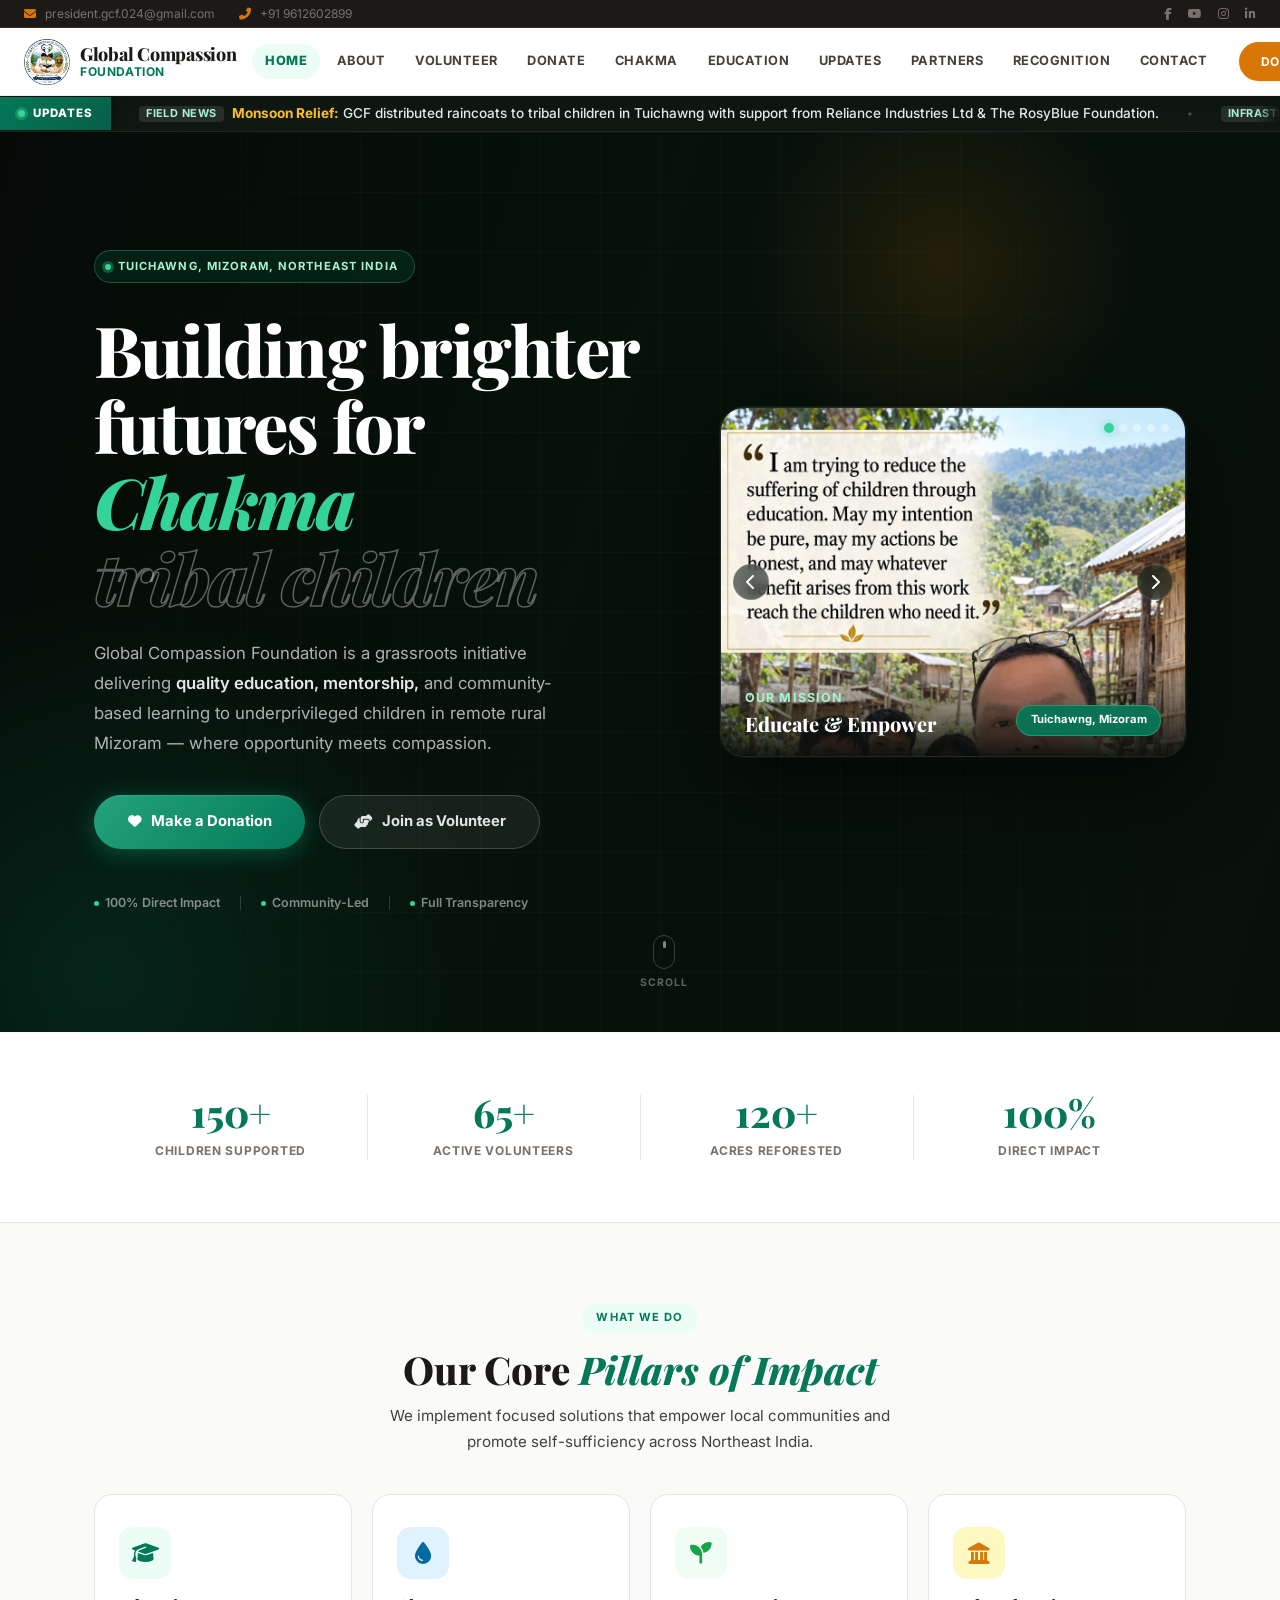
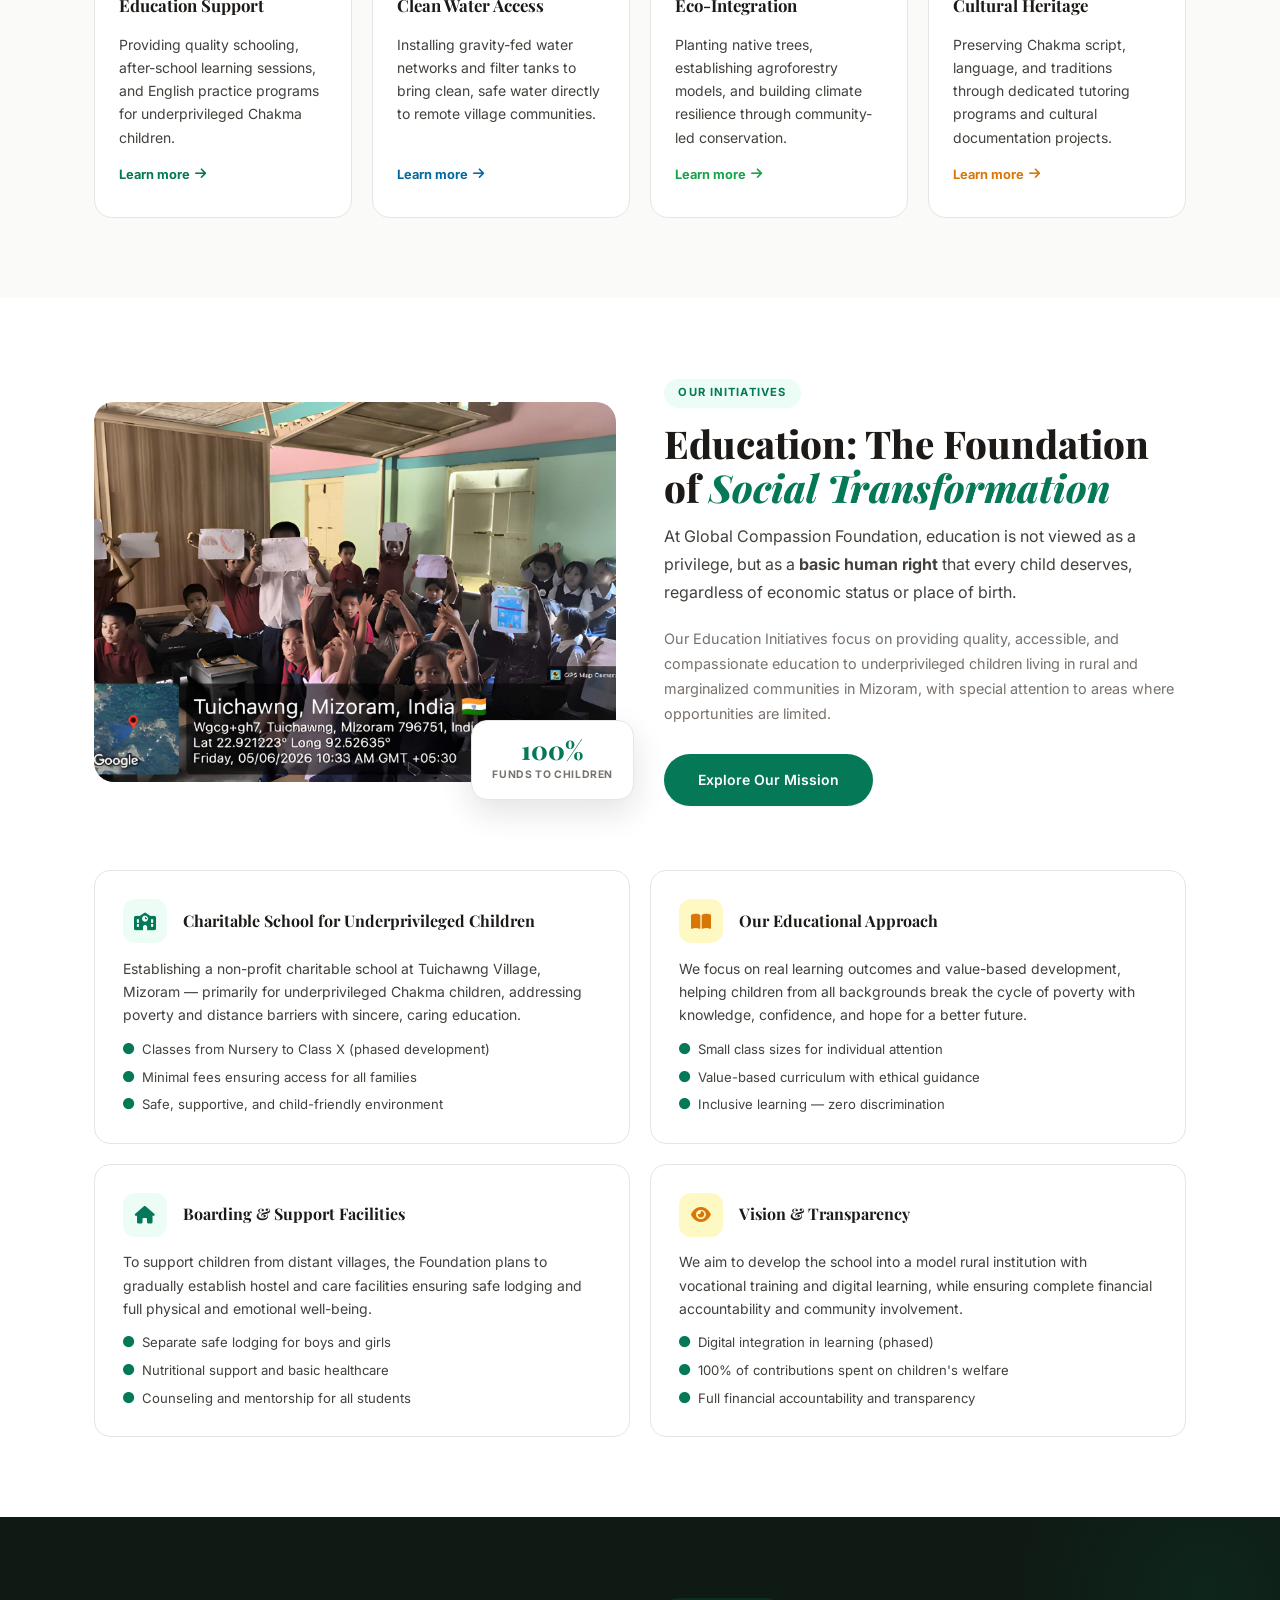
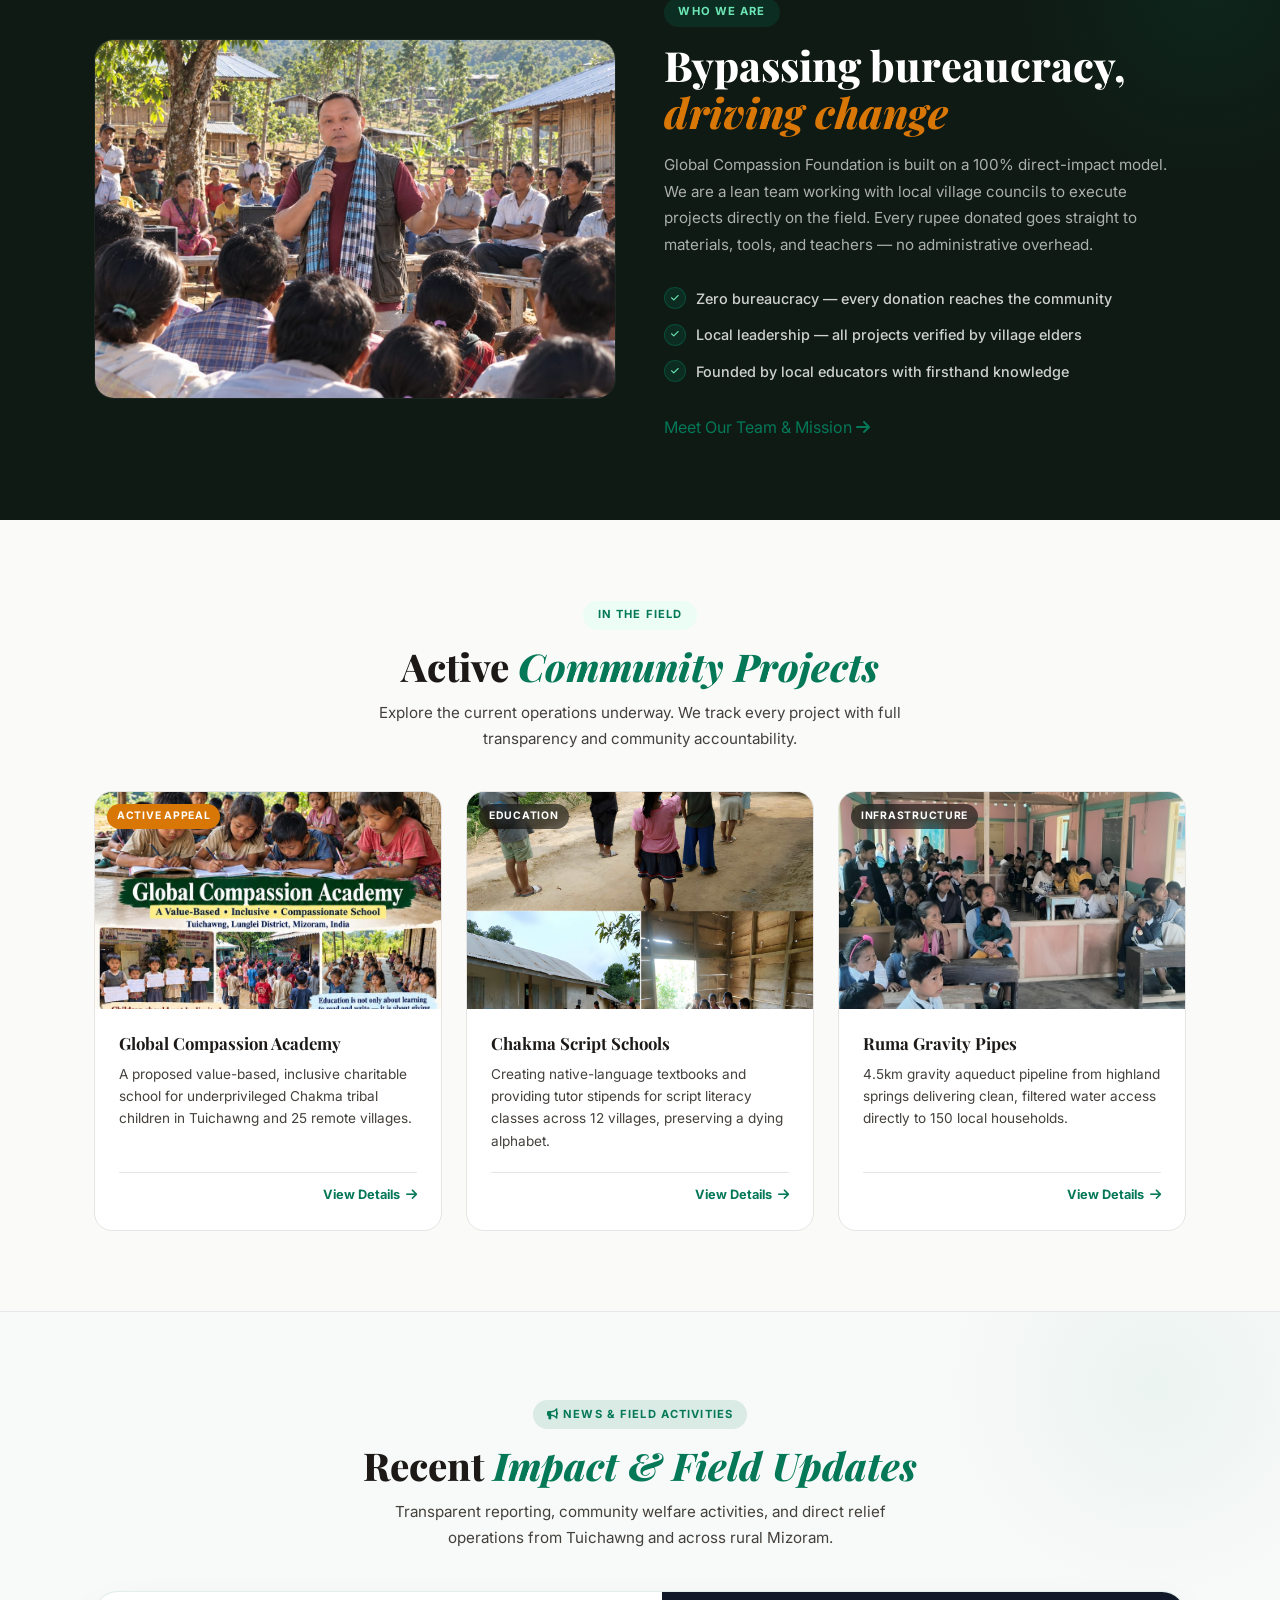
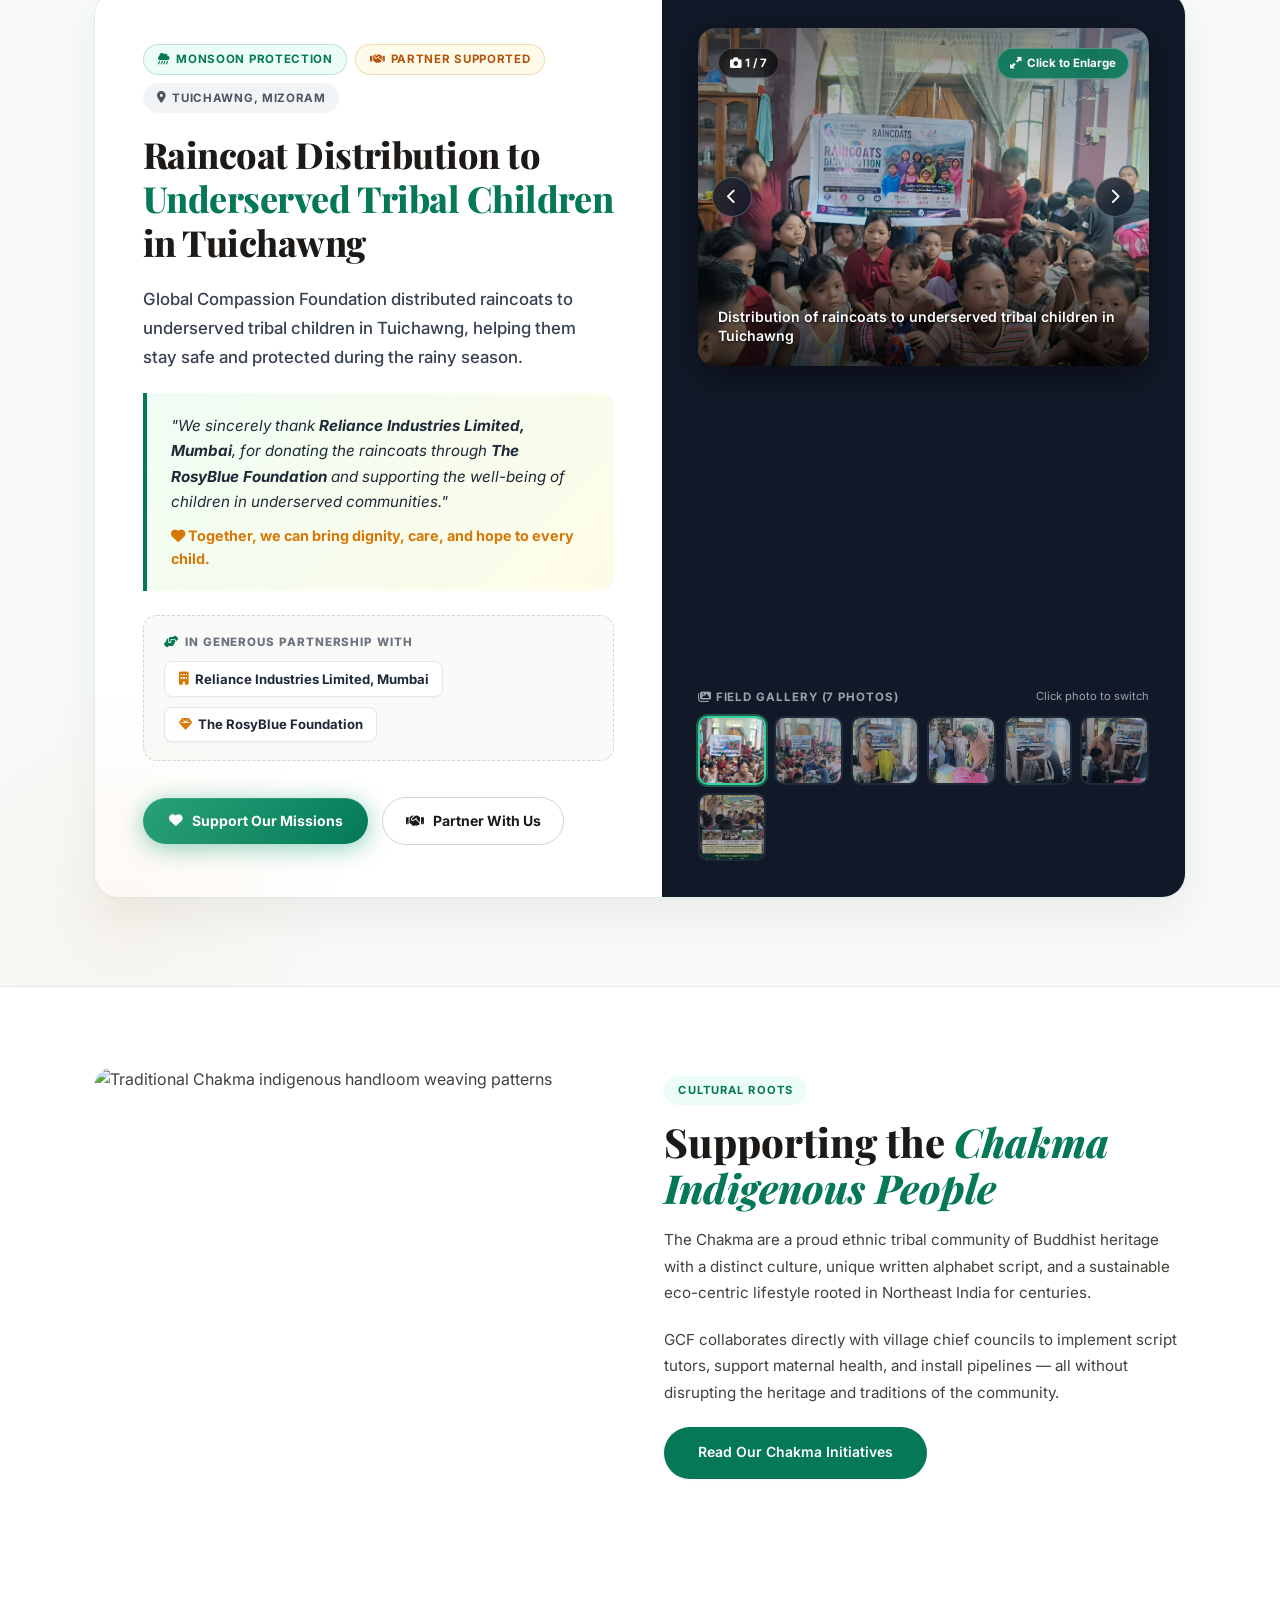
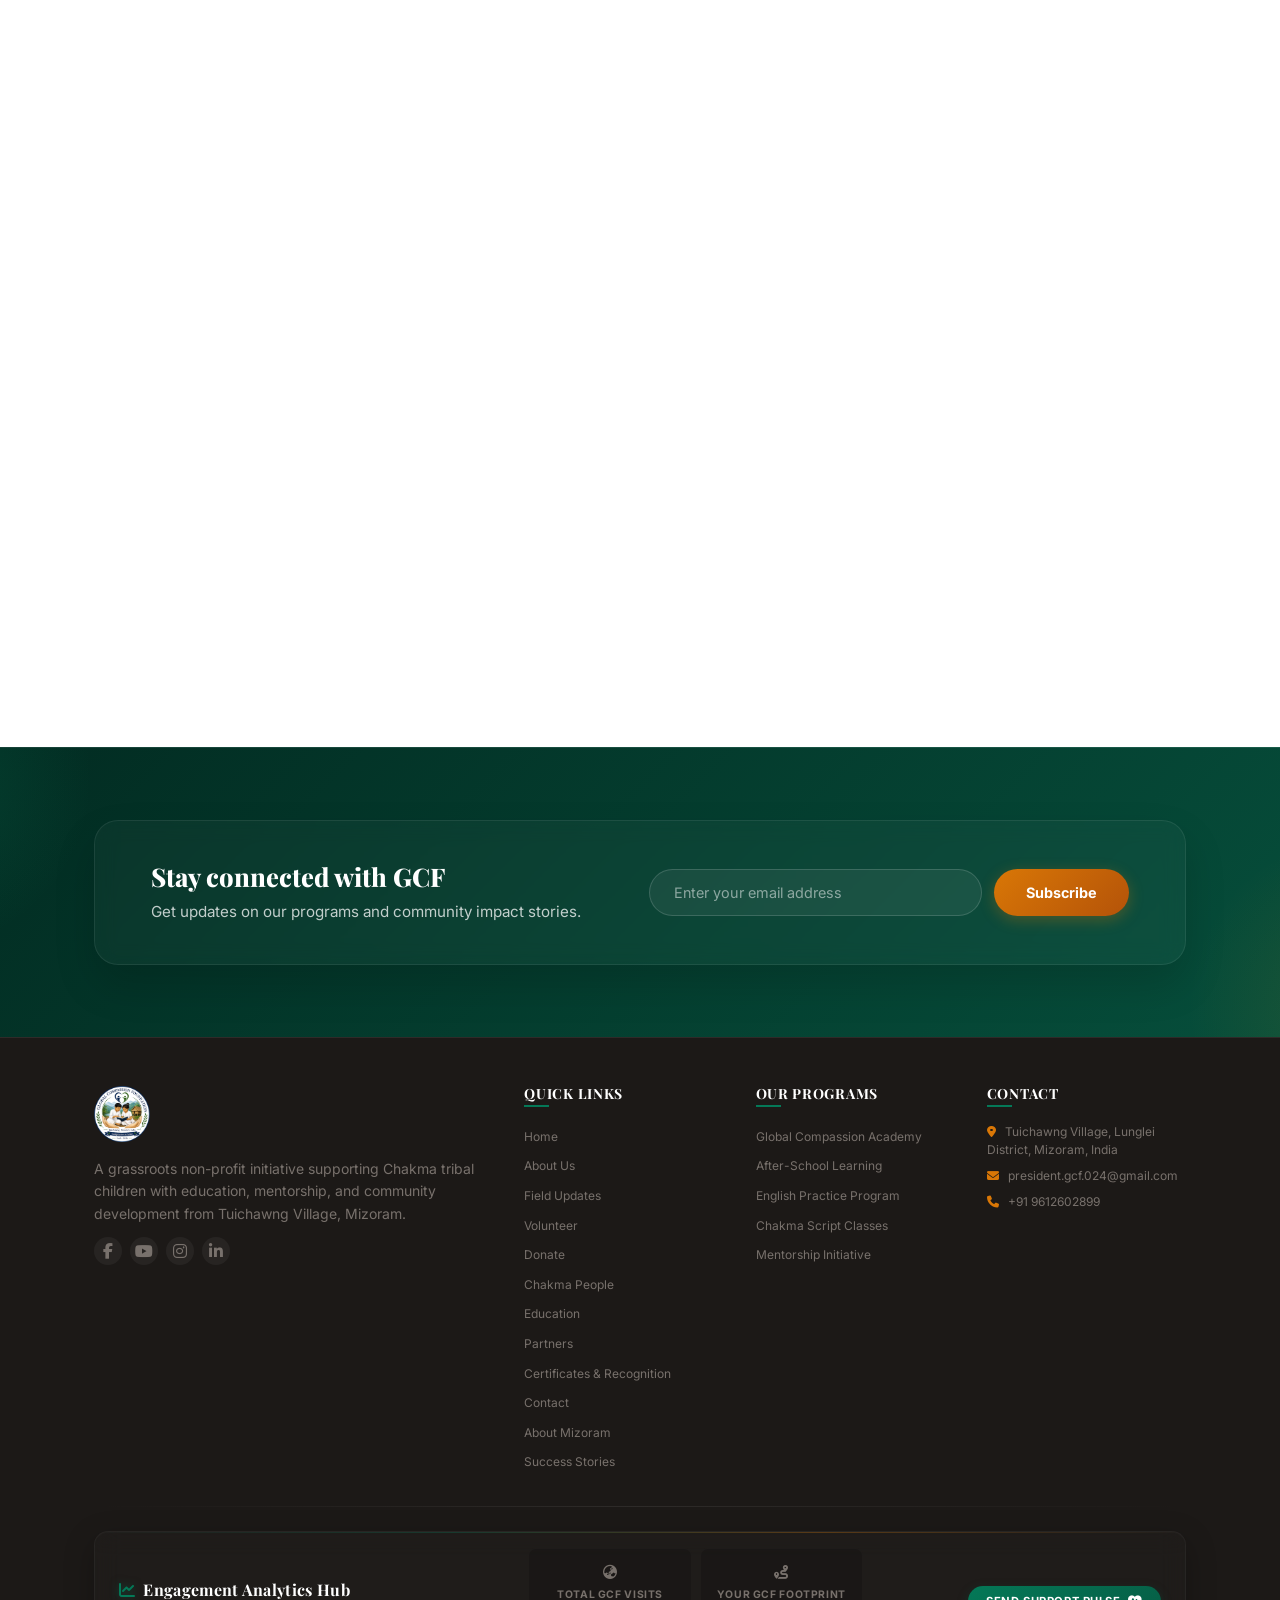
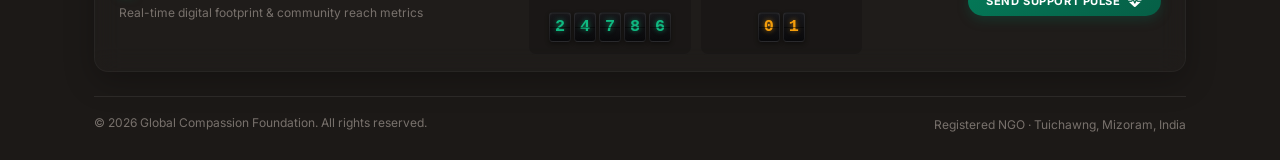
==== commit 38d75694: "feat: add interactive Certificates, Awards & Recognition page with PDF uploads and previews" ====
--- a/index.html
+++ b/index.html
@@ -1910,6 +1910,7 @@
                     <li><a href="education.html" class="nav-link">Education</a></li>
                     <li><a href="#latest-updates" class="nav-link">Updates</a></li>
                     <li><a href="partners.html" class="nav-link">Partners</a></li>
+                    <li><a href="certificates.html" class="nav-link">Recognition</a></li>
                     <li><a href="contact.html" class="nav-link">Contact</a></li>
                 </ul>
                 <a href="donate.html" class="btn btn-secondary"
@@ -2699,6 +2700,7 @@
                         <li><a href="chakma.html">Chakma People</a></li>
                         <li><a href="education.html">Education</a></li>
                         <li><a href="partners.html">Partners</a></li>
+                        <li><a href="certificates.html">Certificates &amp; Recognition</a></li>
                         <li><a href="contact.html">Contact</a></li>
                         <li><a href="mizoram.html">About Mizoram</a></li>
                         <li><a href="story.html">Success Stories</a></li>
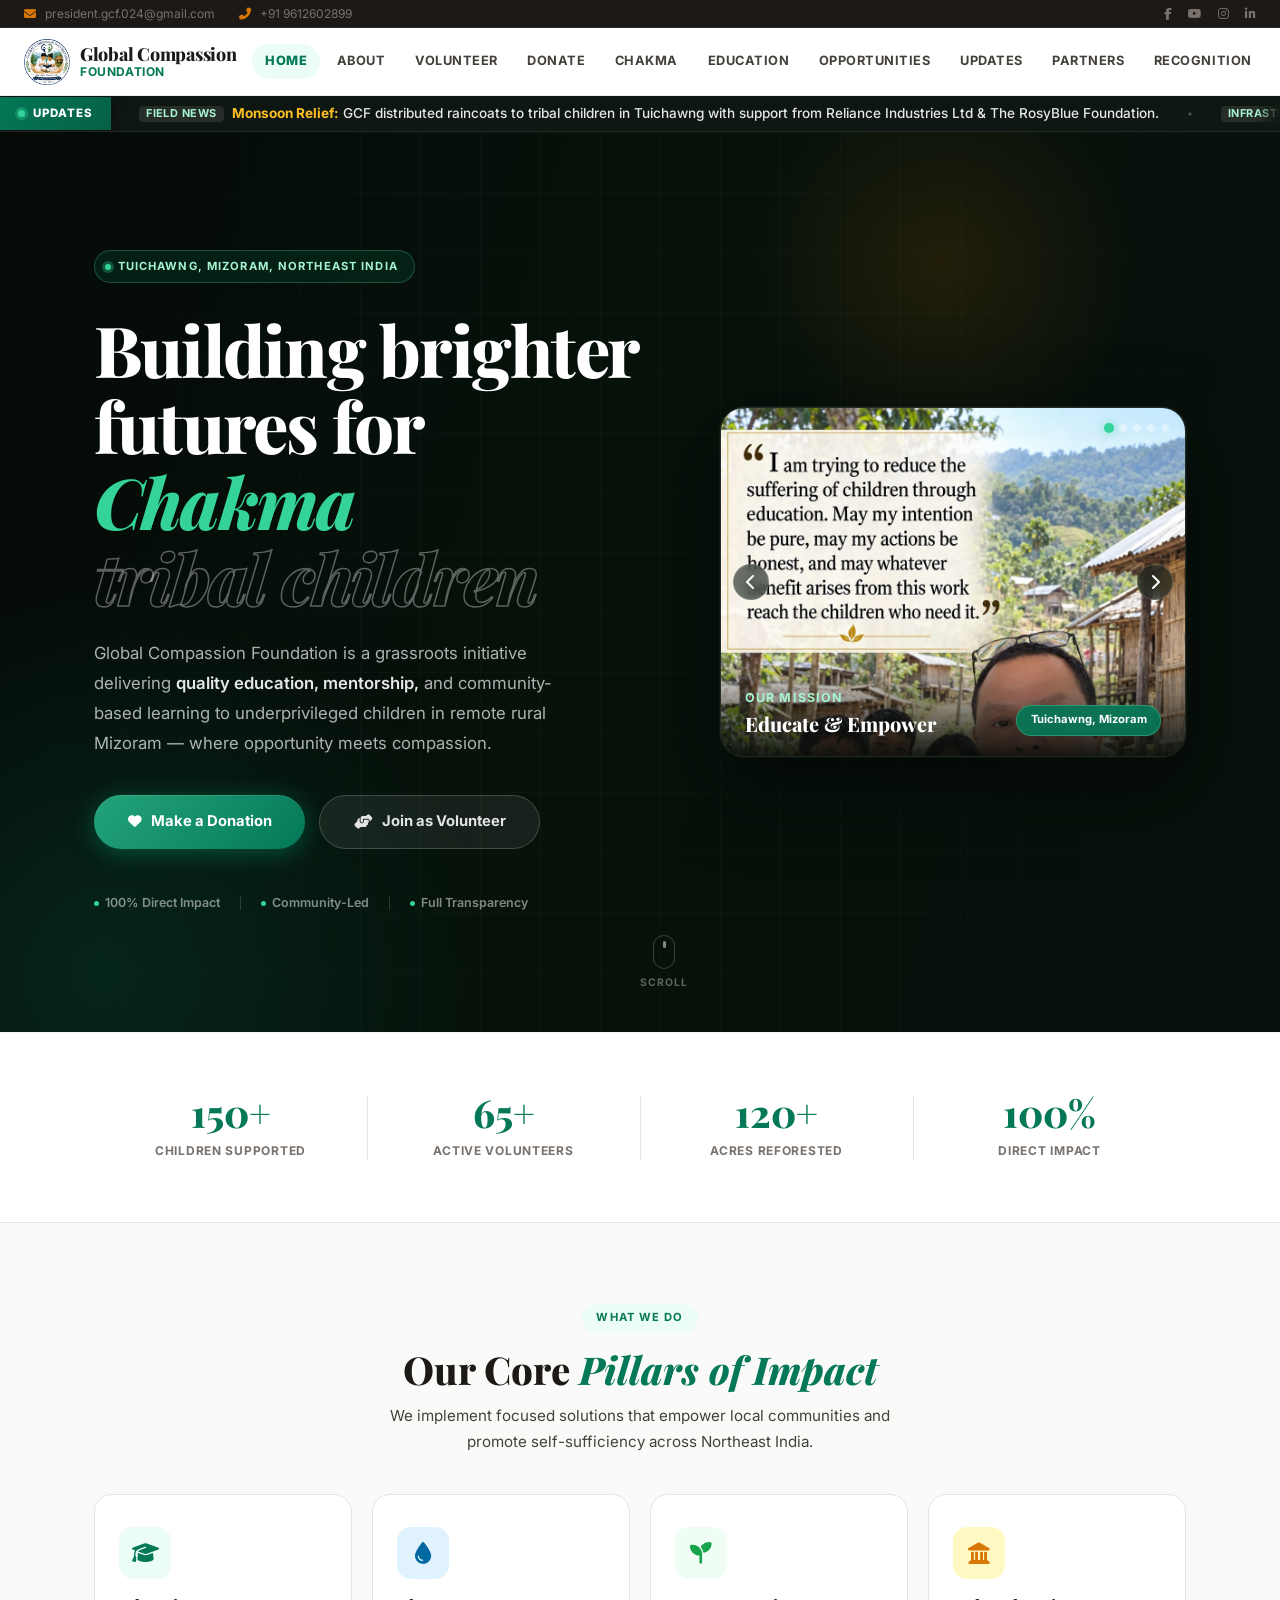
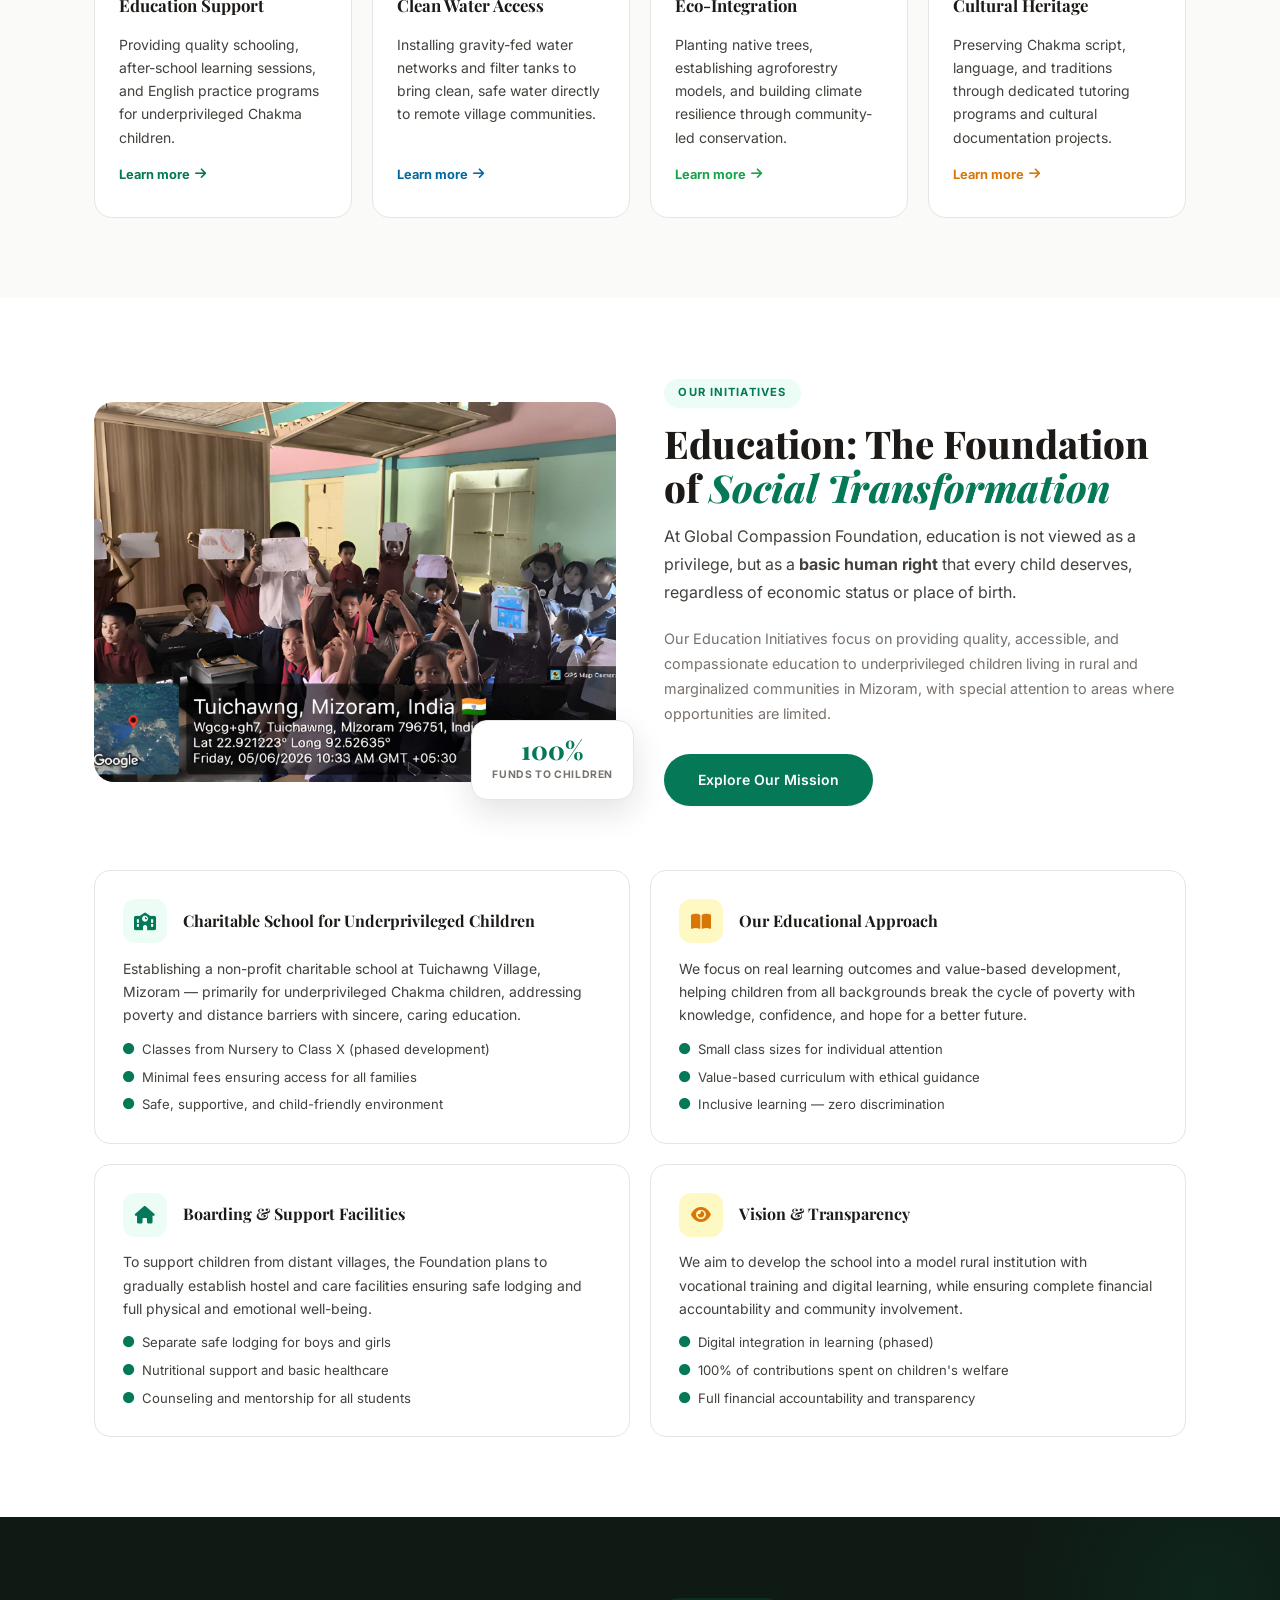
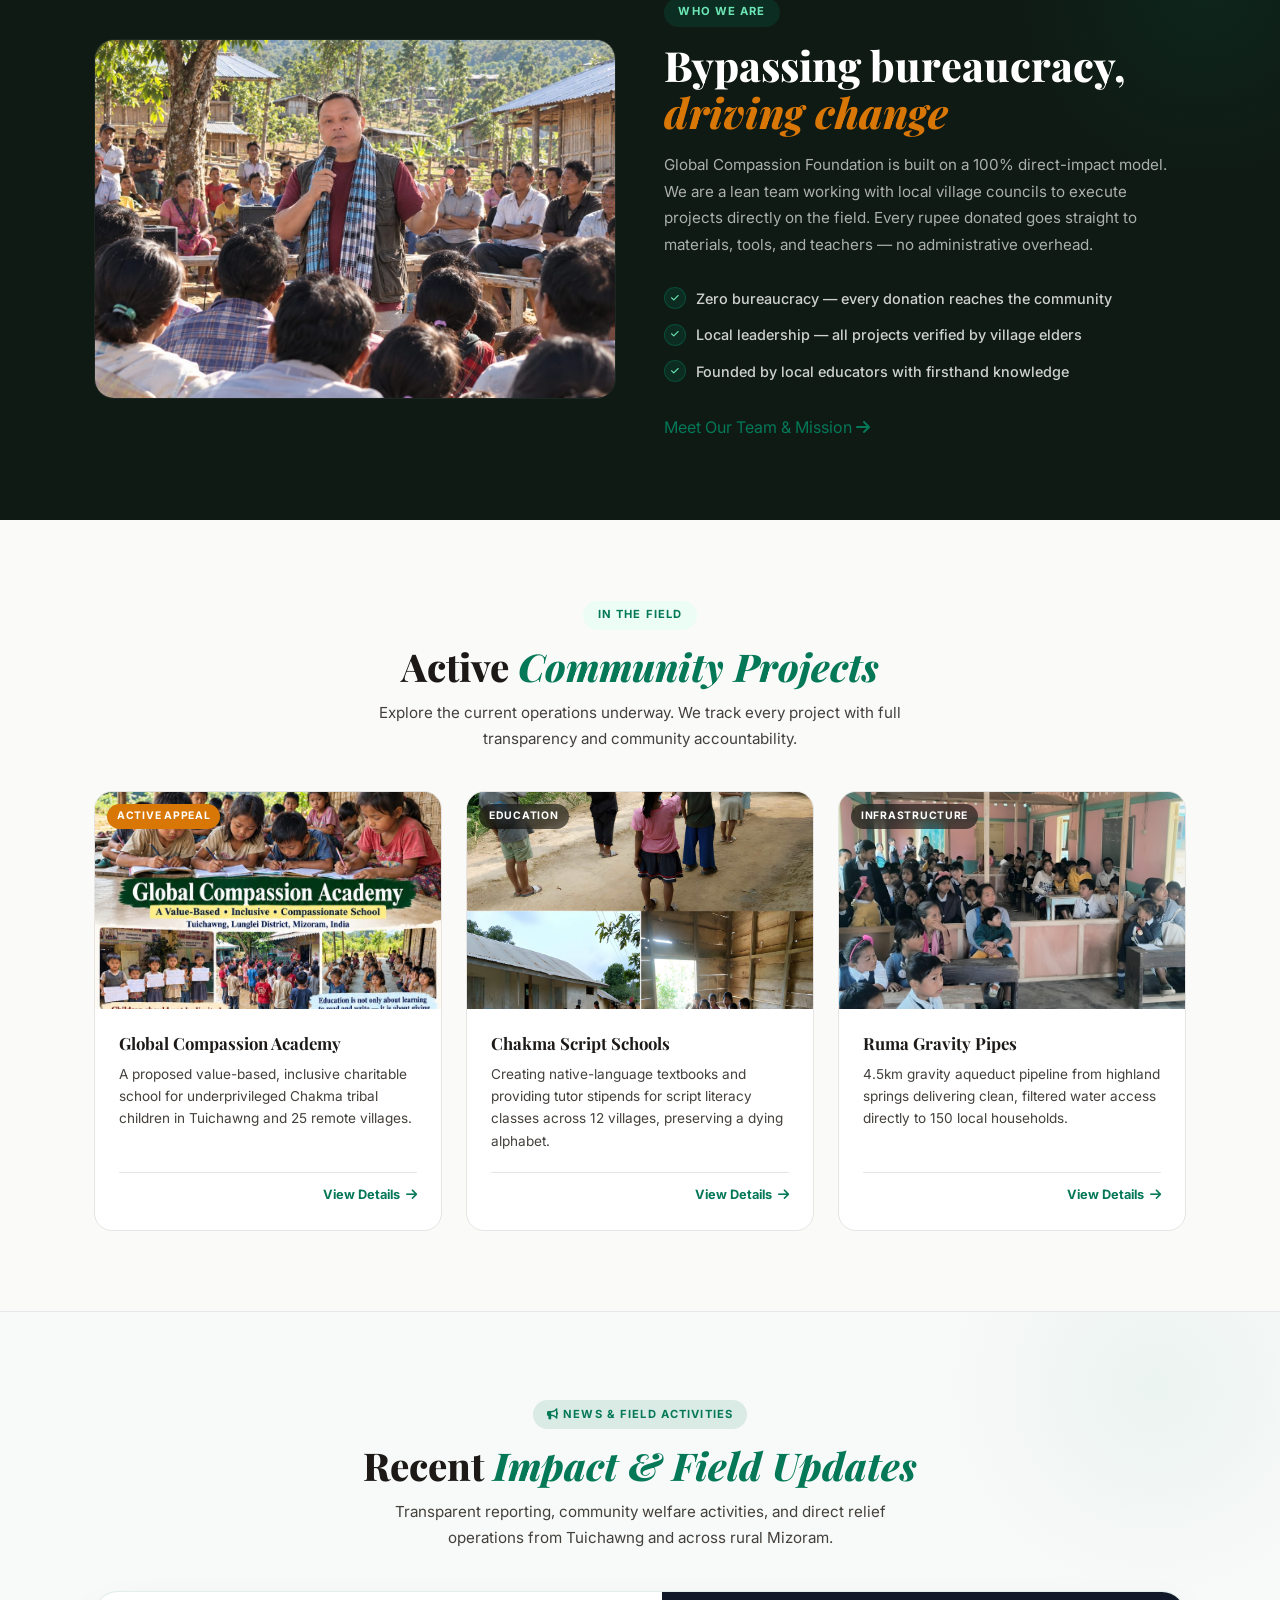
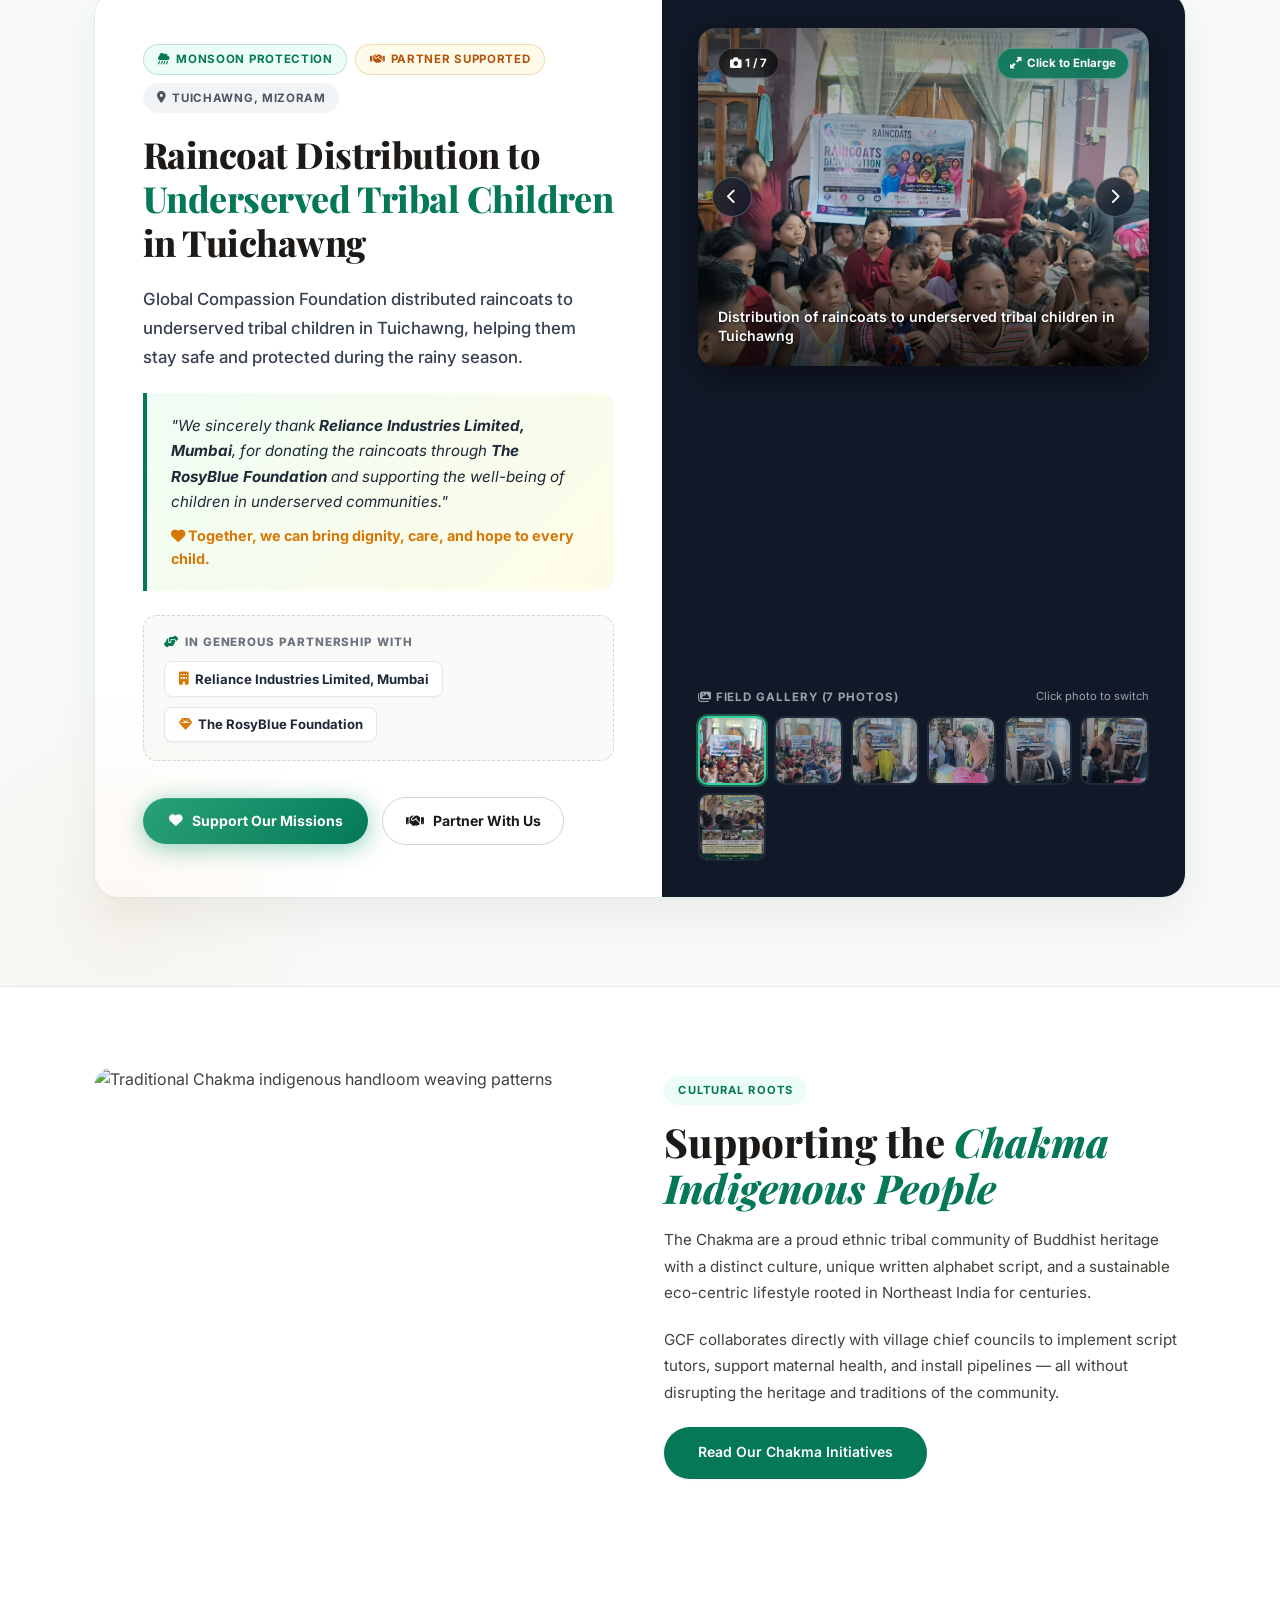
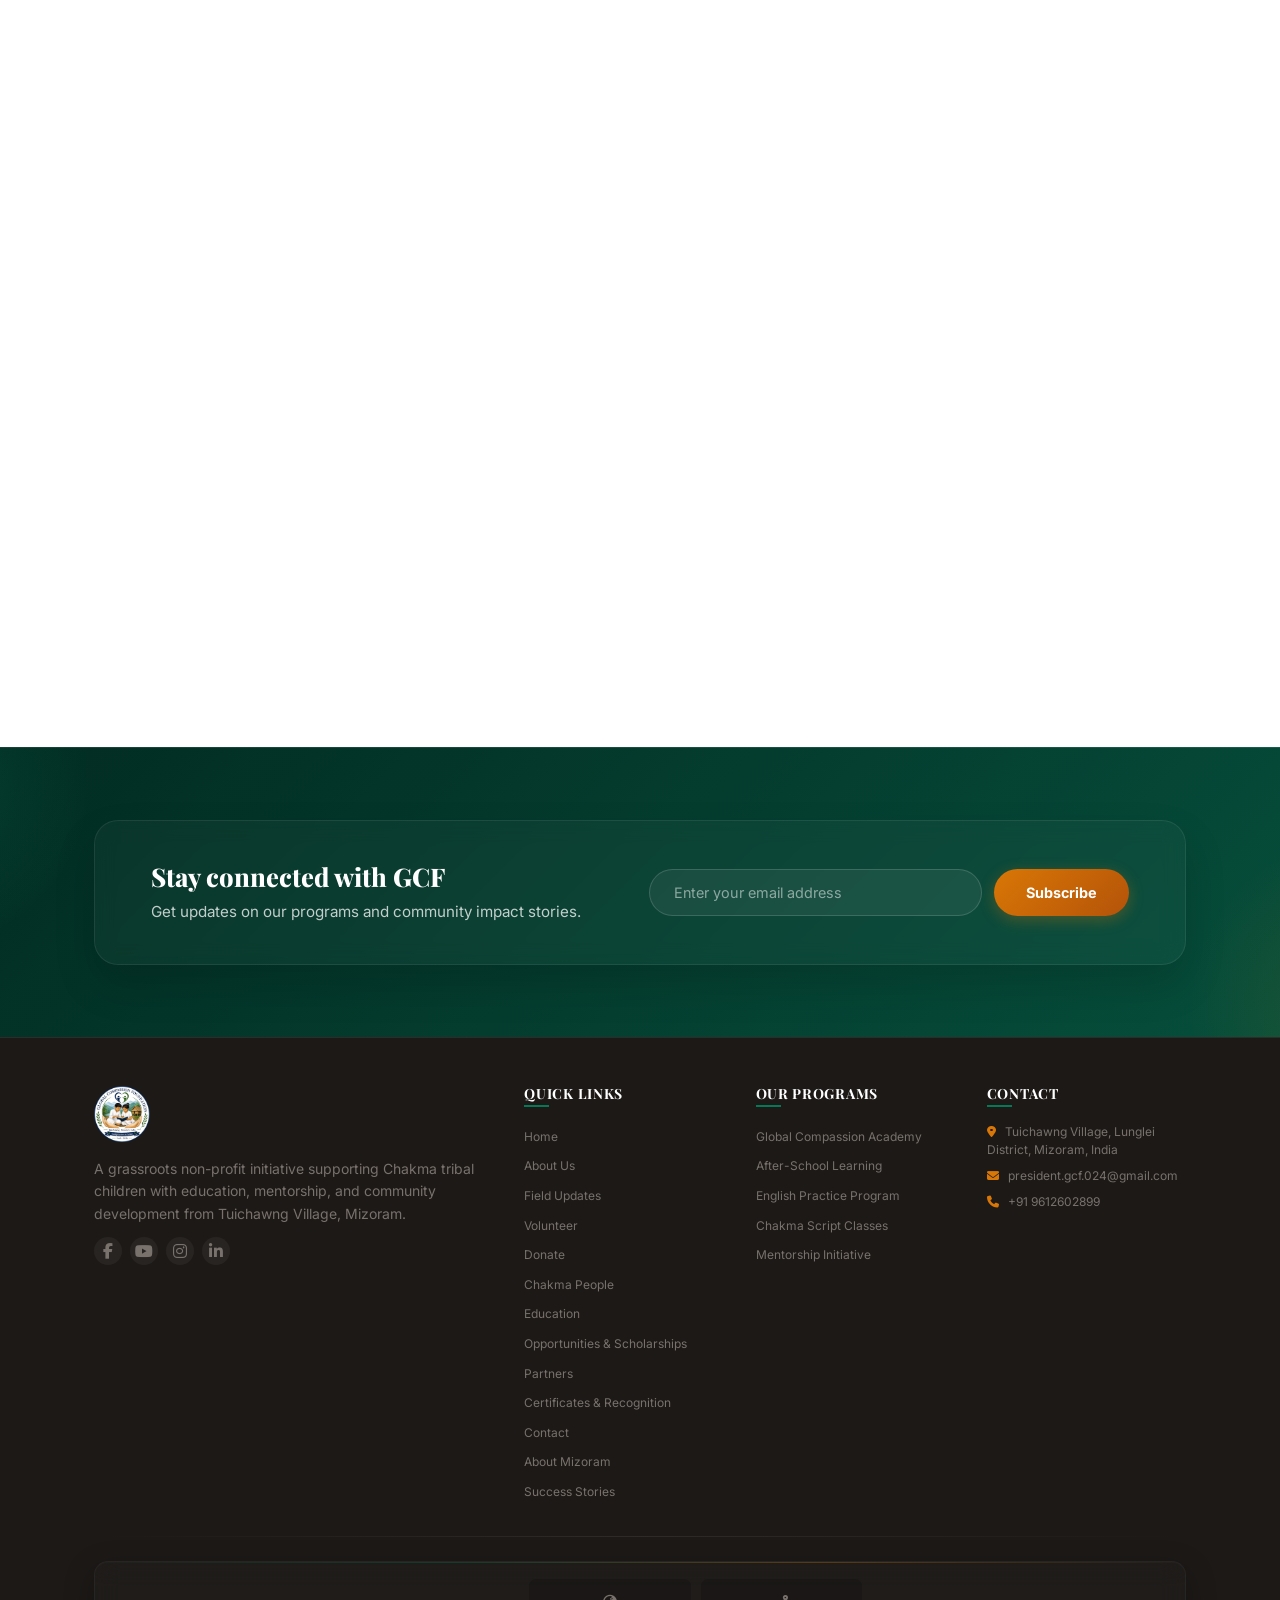
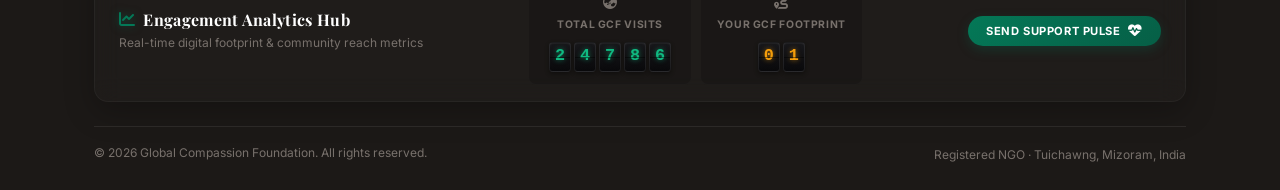
==== commit 89410961: "Add interactive Opportunities & Scholarships page and site-wide navigation links" ====
--- a/index.html
+++ b/index.html
@@ -15,23 +15,30 @@
     <meta name="keywords"
         content="Global Compassion Foundation, GCF Mizoram, Chakma tribal children education, clean water Mizoram, Tuichawng charity, NGO Mizoram, Indian tribal development, gravity pipeline water, Sudip Chakma">
     <meta name="robots" content="index, follow">
-    <link rel="canonical" href="https://globalcompassionfoundation.org/index.html">
+    <link rel="canonical" href="https://gcf-global.org/index.html">
 
     <!-- Open Graph / Facebook -->
     <meta property="og:type" content="website">
-    <meta property="og:url" content="https://globalcompassionfoundation.org/index.html">
+    <meta property="og:url" content="https://gcf-global.org/index.html">
     <meta property="og:title" content="Global Compassion Foundation | Empowering Communities in Mizoram">
     <meta property="og:description"
         content="Global Compassion Foundation (GCF) is dedicated to empowering Chakma tribal children through education, clean water, and community development in Tuichawng, Mizoram.">
-    <meta property="og:image" content="https://globalcompassionfoundation.org/assets/images/hero/logo.png">
+        <meta property="og:site_name" content="Global Compassion Foundation">
+    <meta property="og:image" content="https://gcf-global.org/assets/images/hero/og_share.jpg">
+    <meta property="og:image:secure_url" content="https://gcf-global.org/assets/images/hero/og_share.jpg">
+    <meta property="og:image:type" content="image/jpeg">
+    <meta property="og:image:width" content="1200">
+    <meta property="og:image:height" content="630">
+    <meta property="og:image:alt" content="Global Compassion Foundation - Mizoram">
 
     <!-- Twitter -->
     <meta property="twitter:card" content="summary_large_image">
-    <meta property="twitter:url" content="https://globalcompassionfoundation.org/index.html">
+    <meta property="twitter:url" content="https://gcf-global.org/index.html">
     <meta property="twitter:title" content="Global Compassion Foundation | Empowering Communities in Mizoram">
     <meta property="twitter:description"
         content="Global Compassion Foundation (GCF) is dedicated to empowering Chakma tribal children through education, clean water, and community development in Tuichawng, Mizoram.">
-    <meta property="twitter:image" content="https://globalcompassionfoundation.org/assets/images/hero/logo.png">
+    <meta property="twitter:image" content="https://gcf-global.org/assets/images/hero/og_share.jpg">
+    <link rel="image_src" href="https://gcf-global.org/assets/images/hero/og_share.jpg">
 
     <!-- Resource Hints -->
     <link rel="preconnect" href="https://cdnjs.cloudflare.com">
@@ -1828,7 +1835,7 @@
               "@type": "ListItem",
               "position": 1,
               "name": "Home",
-              "item": "https://globalcompassionfoundation.org/index.html"
+              "item": "https://gcf-global.org/index.html"
             }
           ]
         },
@@ -1836,8 +1843,8 @@
           "@type": "NonprofitOrganization",
           "name": "Global Compassion Foundation",
           "alternateName": "GCF",
-          "url": "https://globalcompassionfoundation.org/index.html",
-          "logo": "https://globalcompassionfoundation.org/assets/images/hero/logo.png",
+          "url": "https://gcf-global.org/index.html",
+          "logo": "https://gcf-global.org/assets/images/hero/logo.png",
           "contactPoint": {
             "@type": "ContactPoint",
             "telephone": "+91-9612602899",
@@ -1908,6 +1915,7 @@
                     <li><a href="donate.html" class="nav-link">Donate</a></li>
                     <li><a href="chakma.html" class="nav-link">Chakma</a></li>
                     <li><a href="education.html" class="nav-link">Education</a></li>
+                    <li><a href="opportunities.html" class="nav-link">Opportunities</a></li>
                     <li><a href="#latest-updates" class="nav-link">Updates</a></li>
                     <li><a href="partners.html" class="nav-link">Partners</a></li>
                     <li><a href="certificates.html" class="nav-link">Recognition</a></li>
@@ -2699,6 +2707,7 @@
                         <li><a href="donate.html">Donate</a></li>
                         <li><a href="chakma.html">Chakma People</a></li>
                         <li><a href="education.html">Education</a></li>
+                        <li><a href="opportunities.html">Opportunities &amp; Scholarships</a></li>
                         <li><a href="partners.html">Partners</a></li>
                         <li><a href="certificates.html">Certificates &amp; Recognition</a></li>
                         <li><a href="contact.html">Contact</a></li>
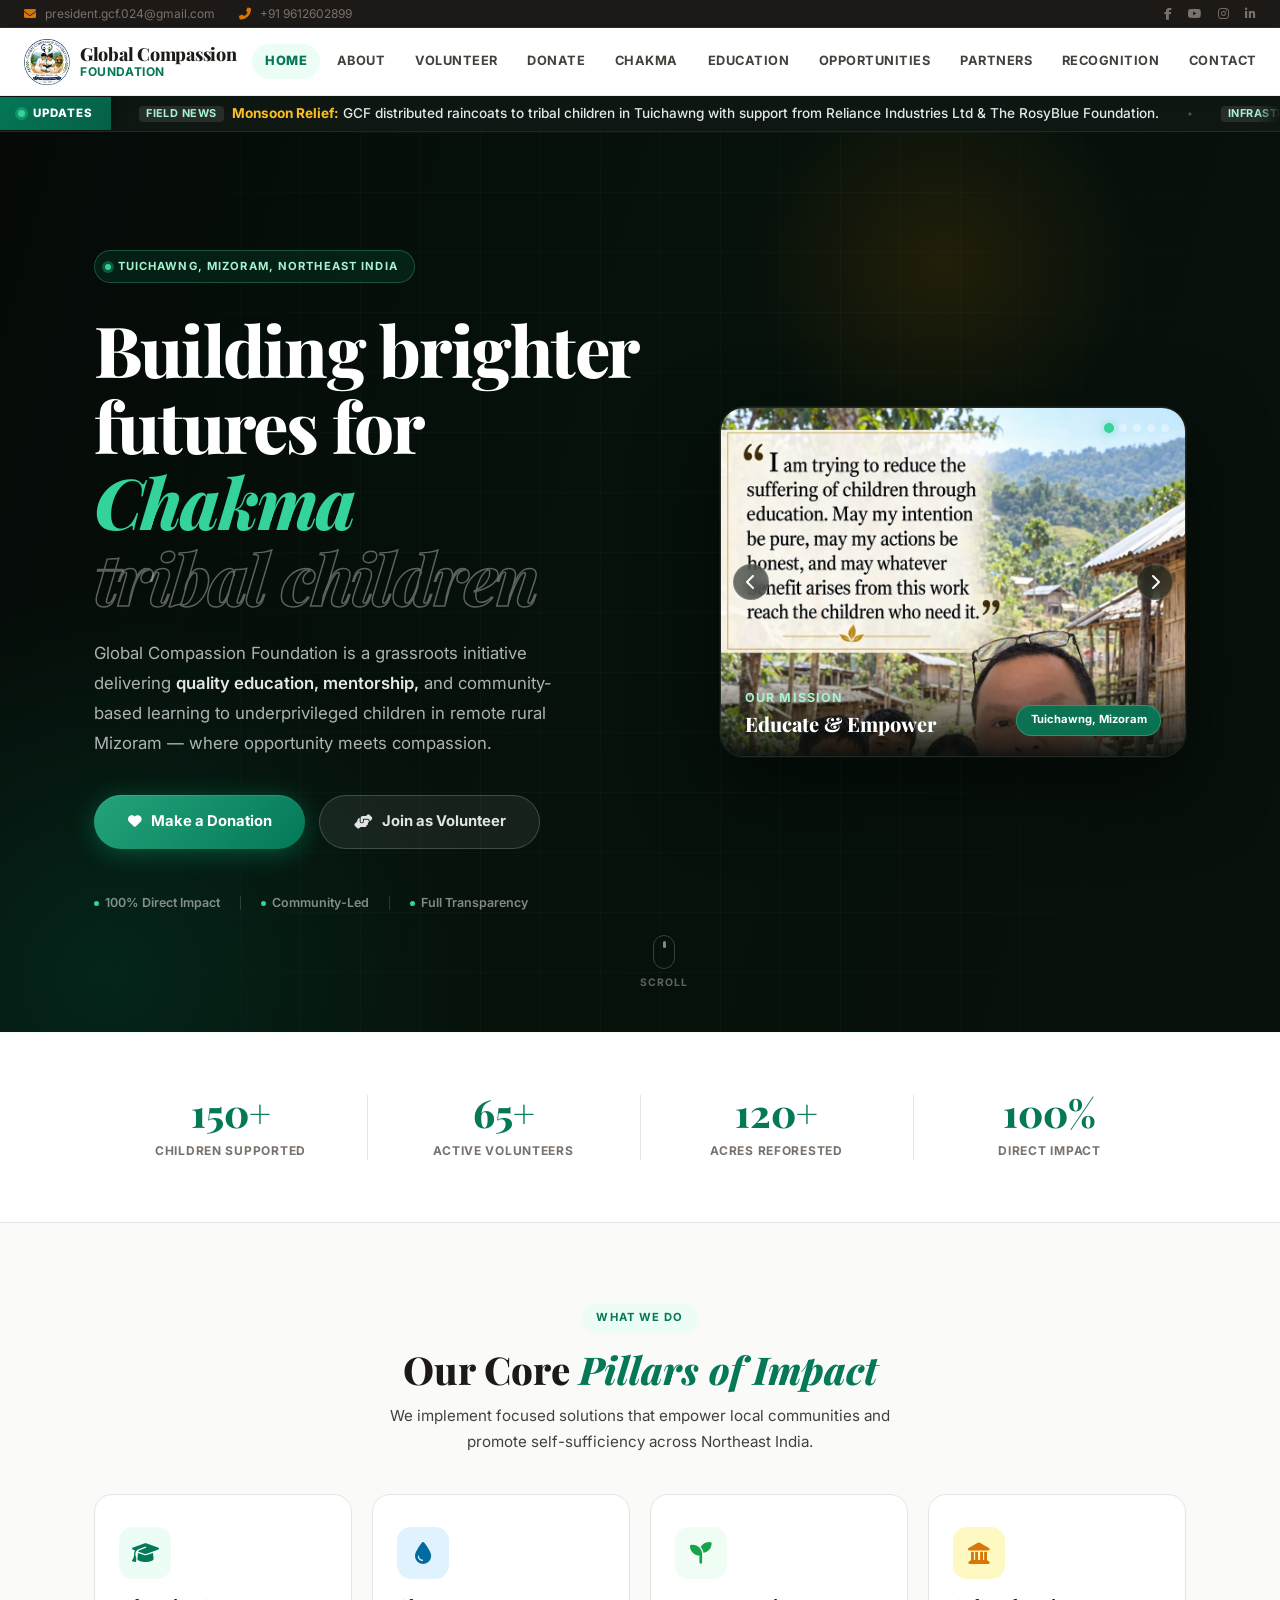
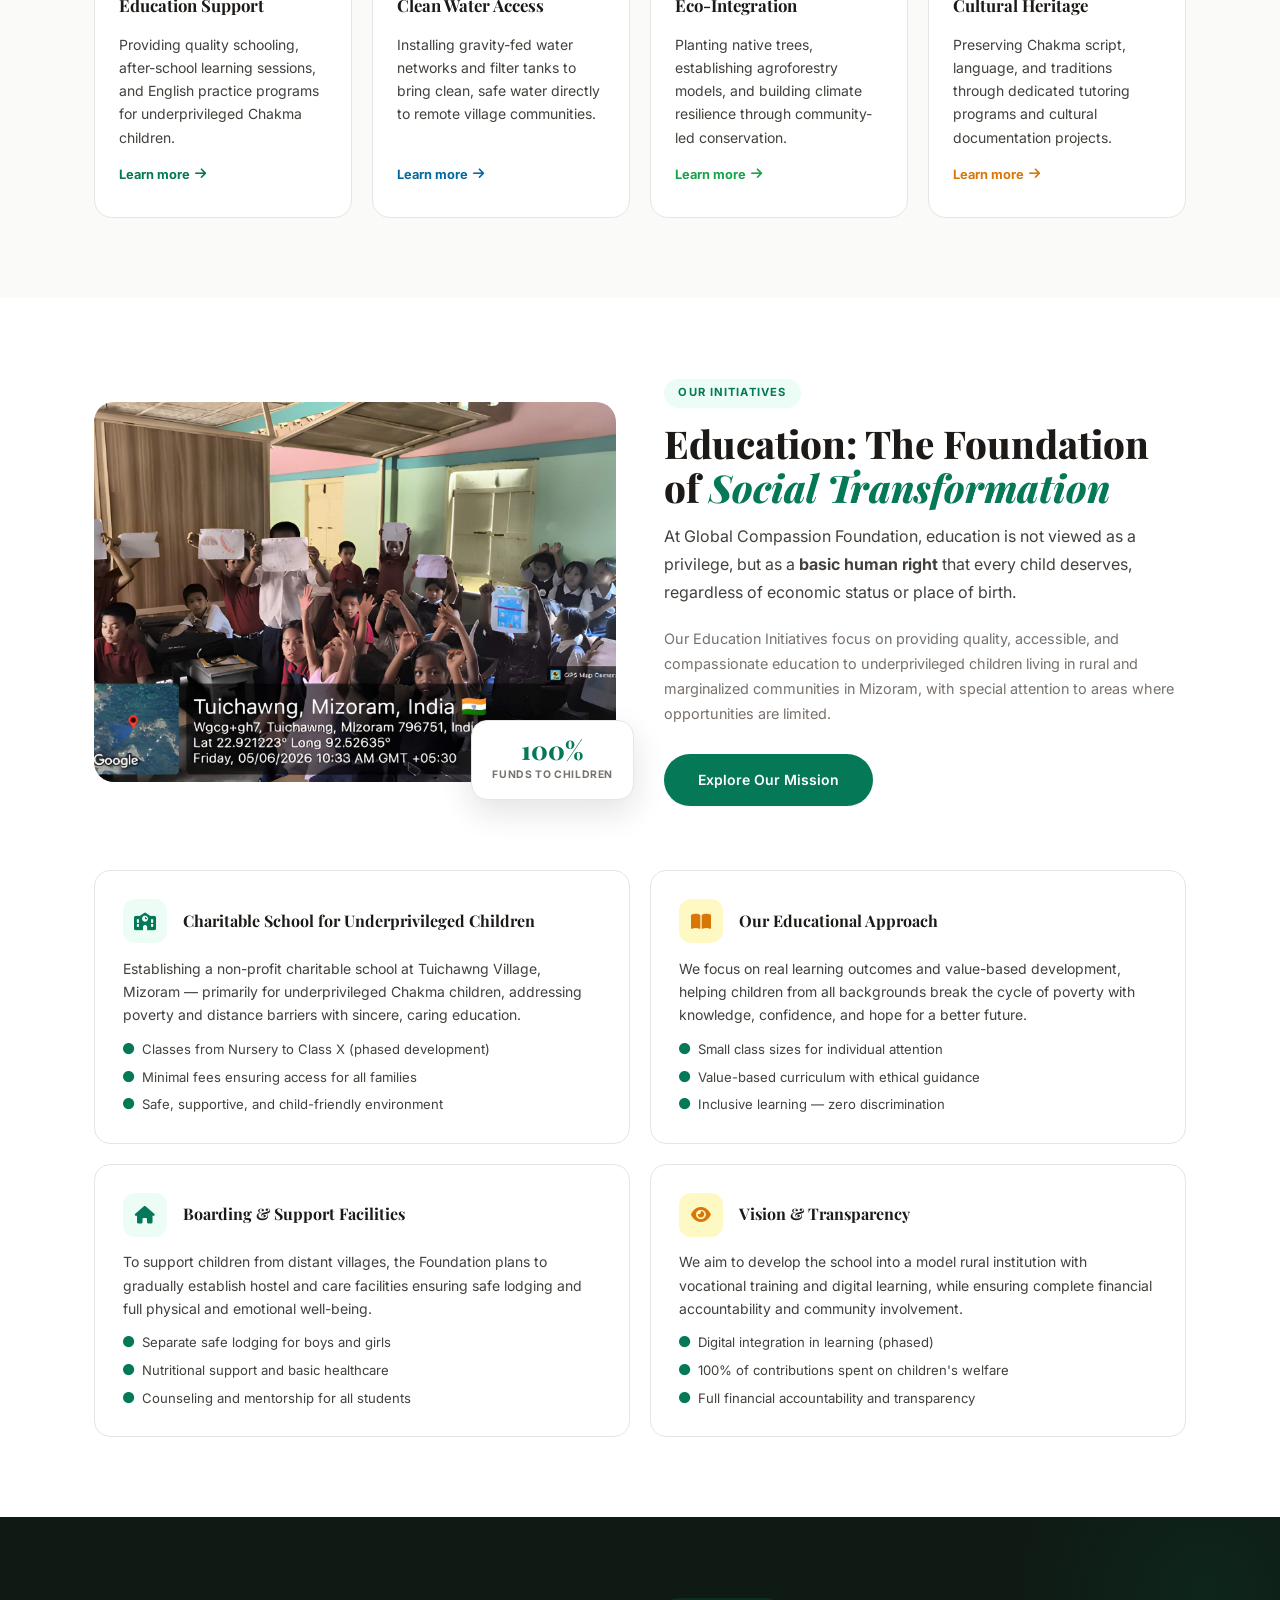
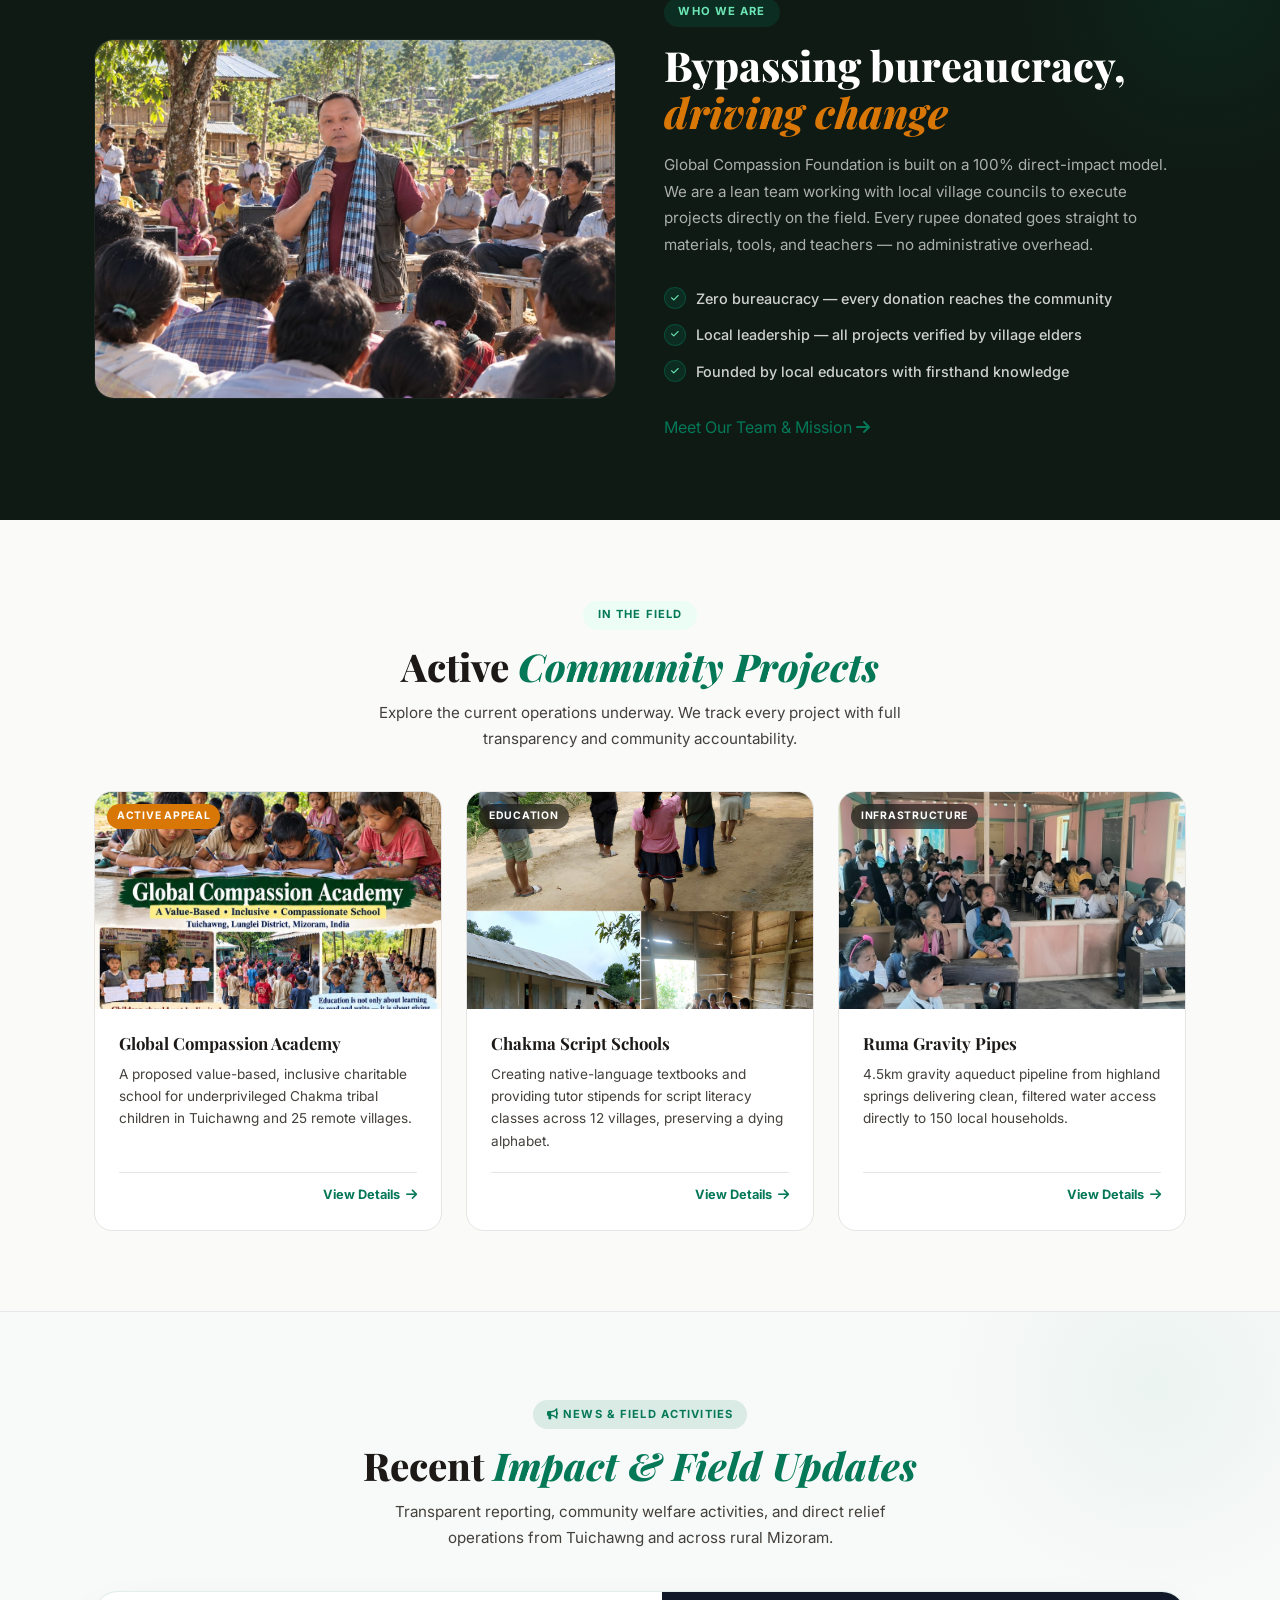
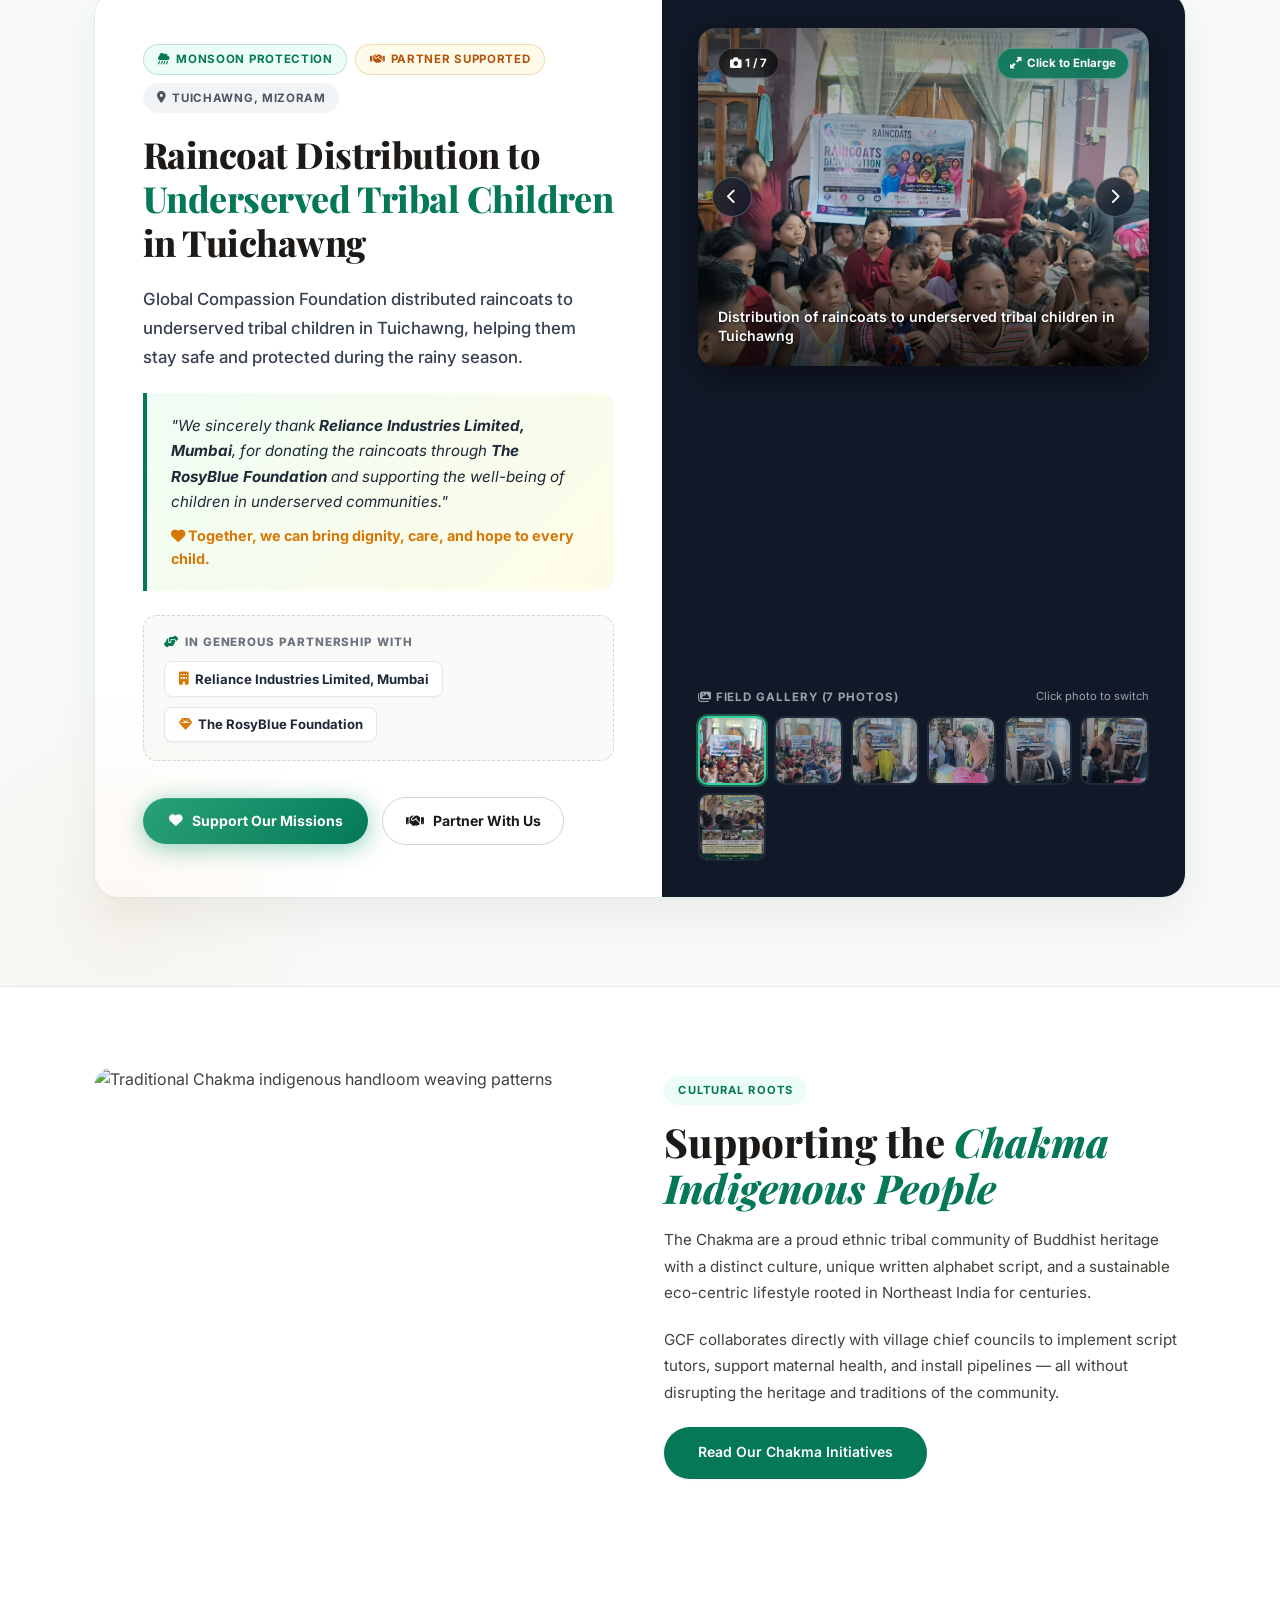
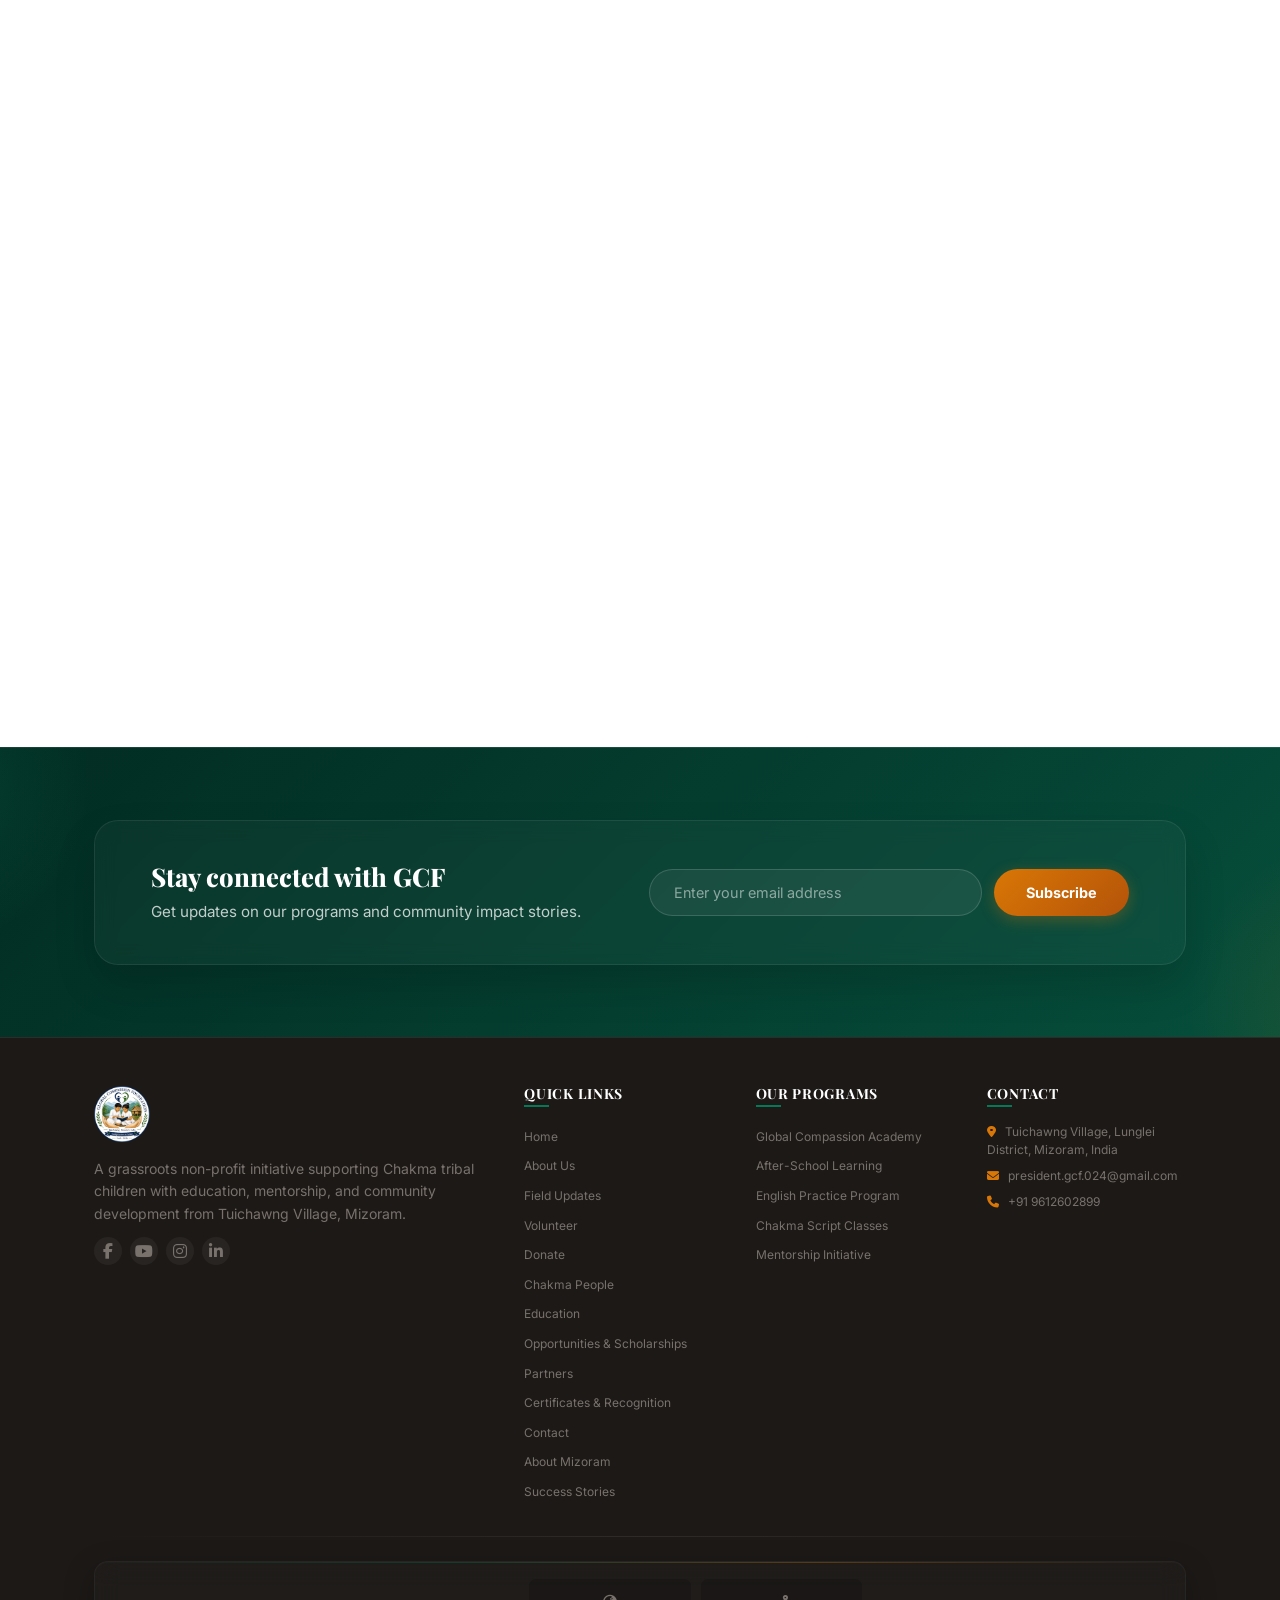
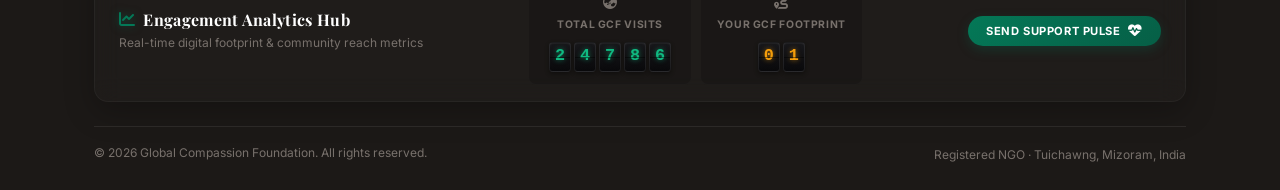
==== commit 67a94b84: "fix(nav): remove Updates link from top navigation bar across all pages" ====
--- a/index.html
+++ b/index.html
@@ -1916,7 +1916,6 @@
                     <li><a href="chakma.html" class="nav-link">Chakma</a></li>
                     <li><a href="education.html" class="nav-link">Education</a></li>
                     <li><a href="opportunities.html" class="nav-link">Opportunities</a></li>
-                    <li><a href="#latest-updates" class="nav-link">Updates</a></li>
                     <li><a href="partners.html" class="nav-link">Partners</a></li>
                     <li><a href="certificates.html" class="nav-link">Recognition</a></li>
                     <li><a href="contact.html" class="nav-link">Contact</a></li>
